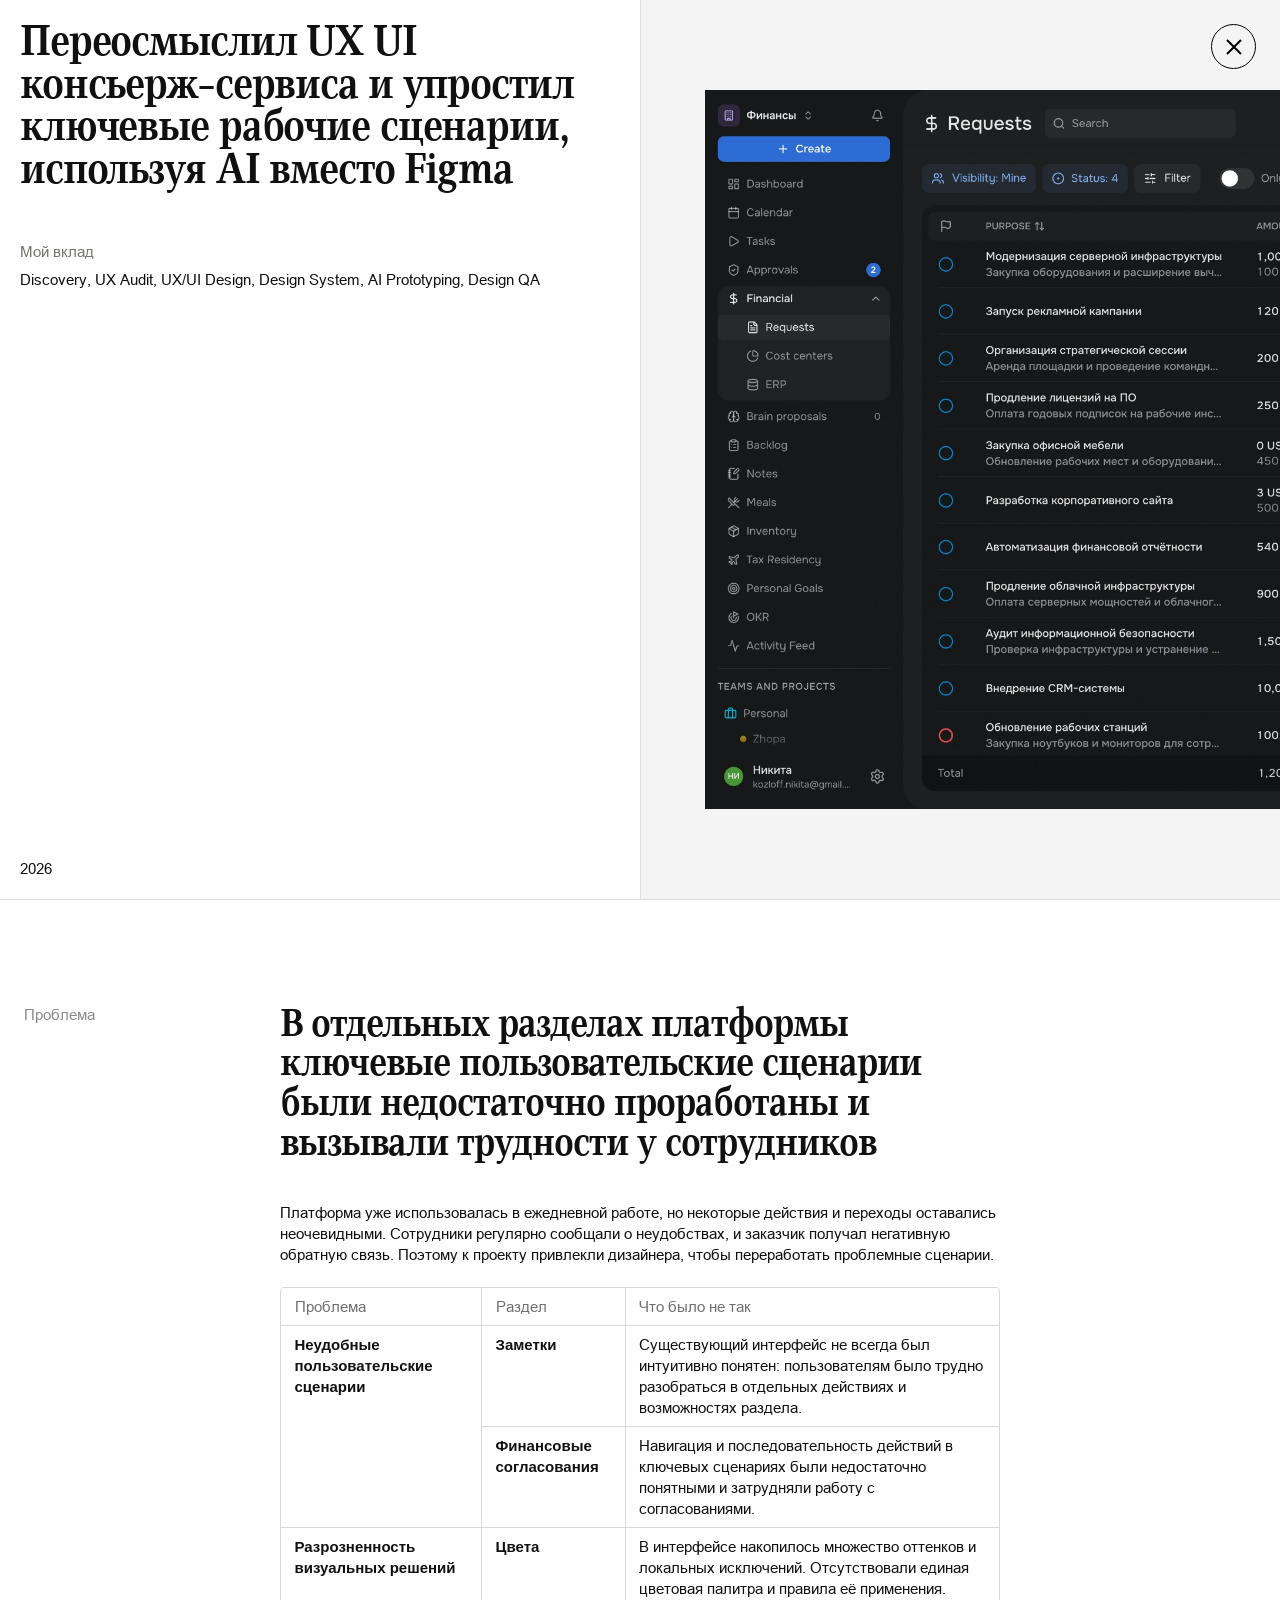
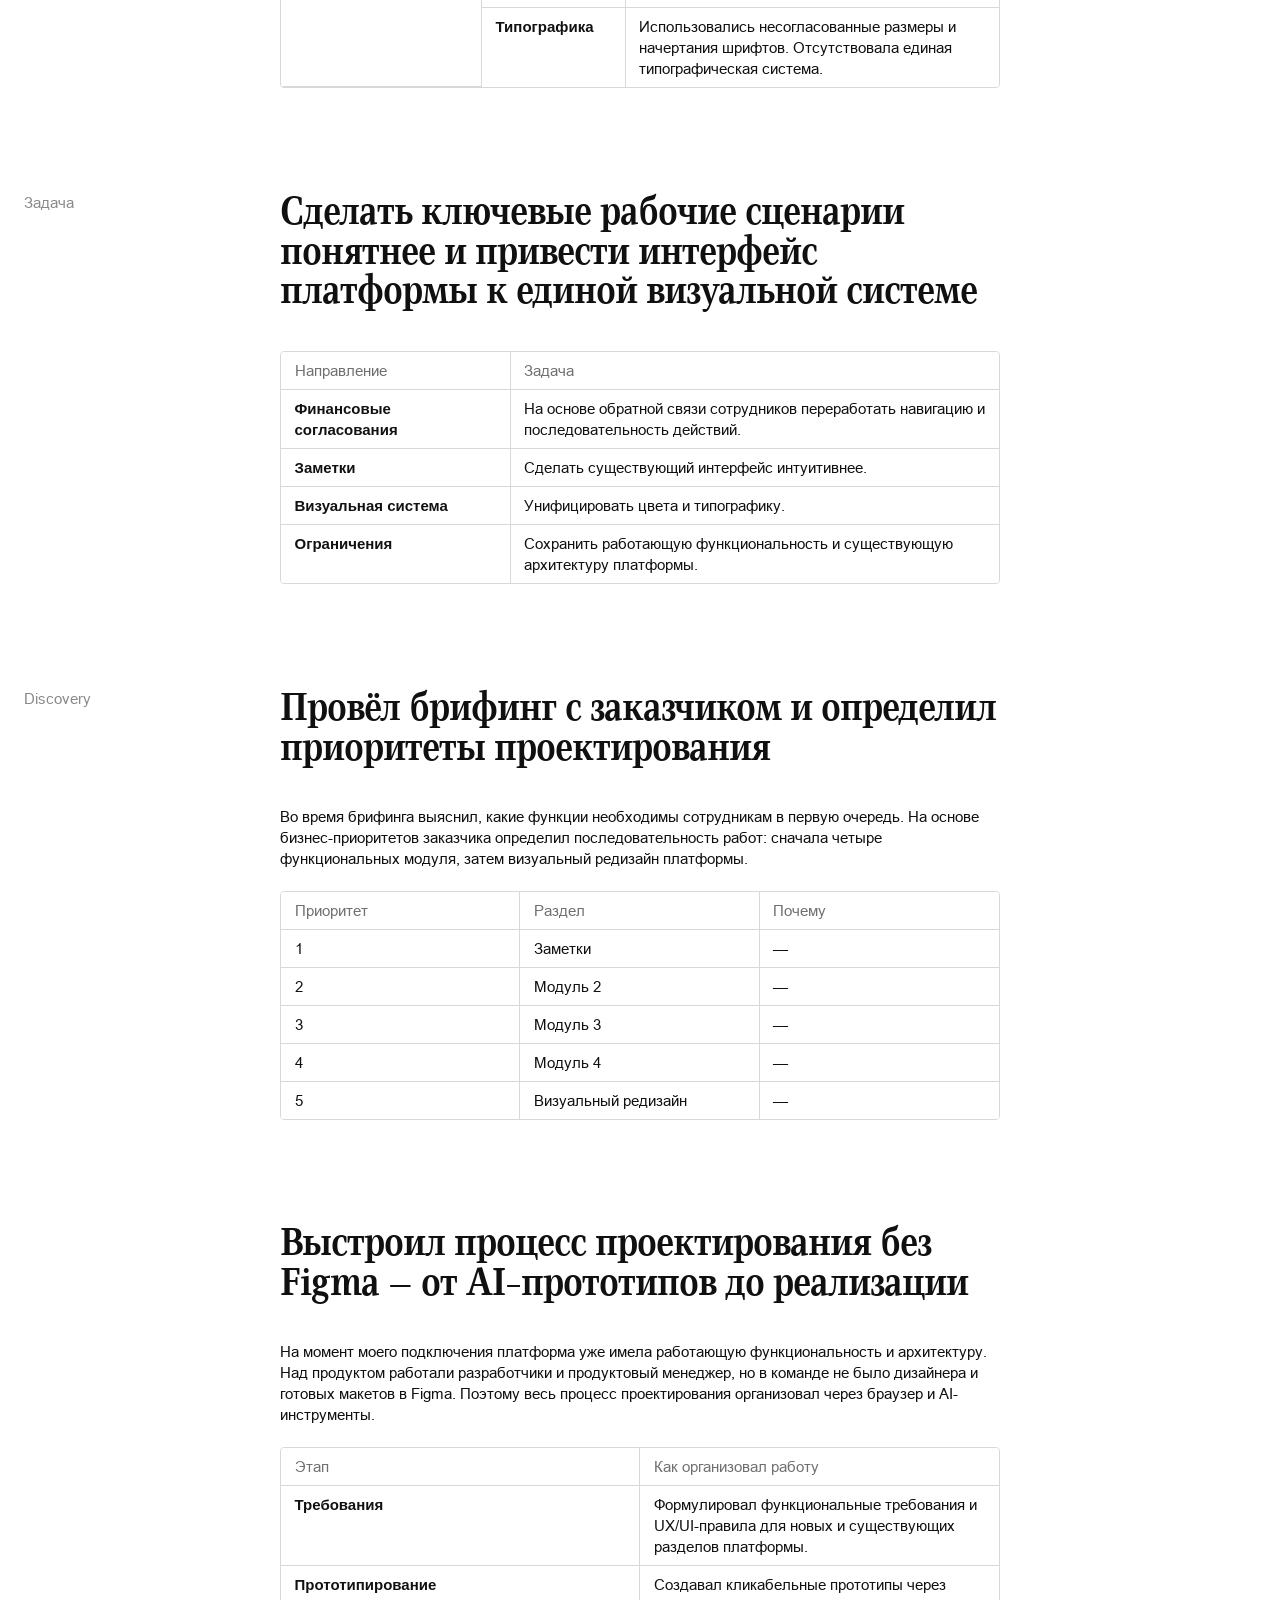
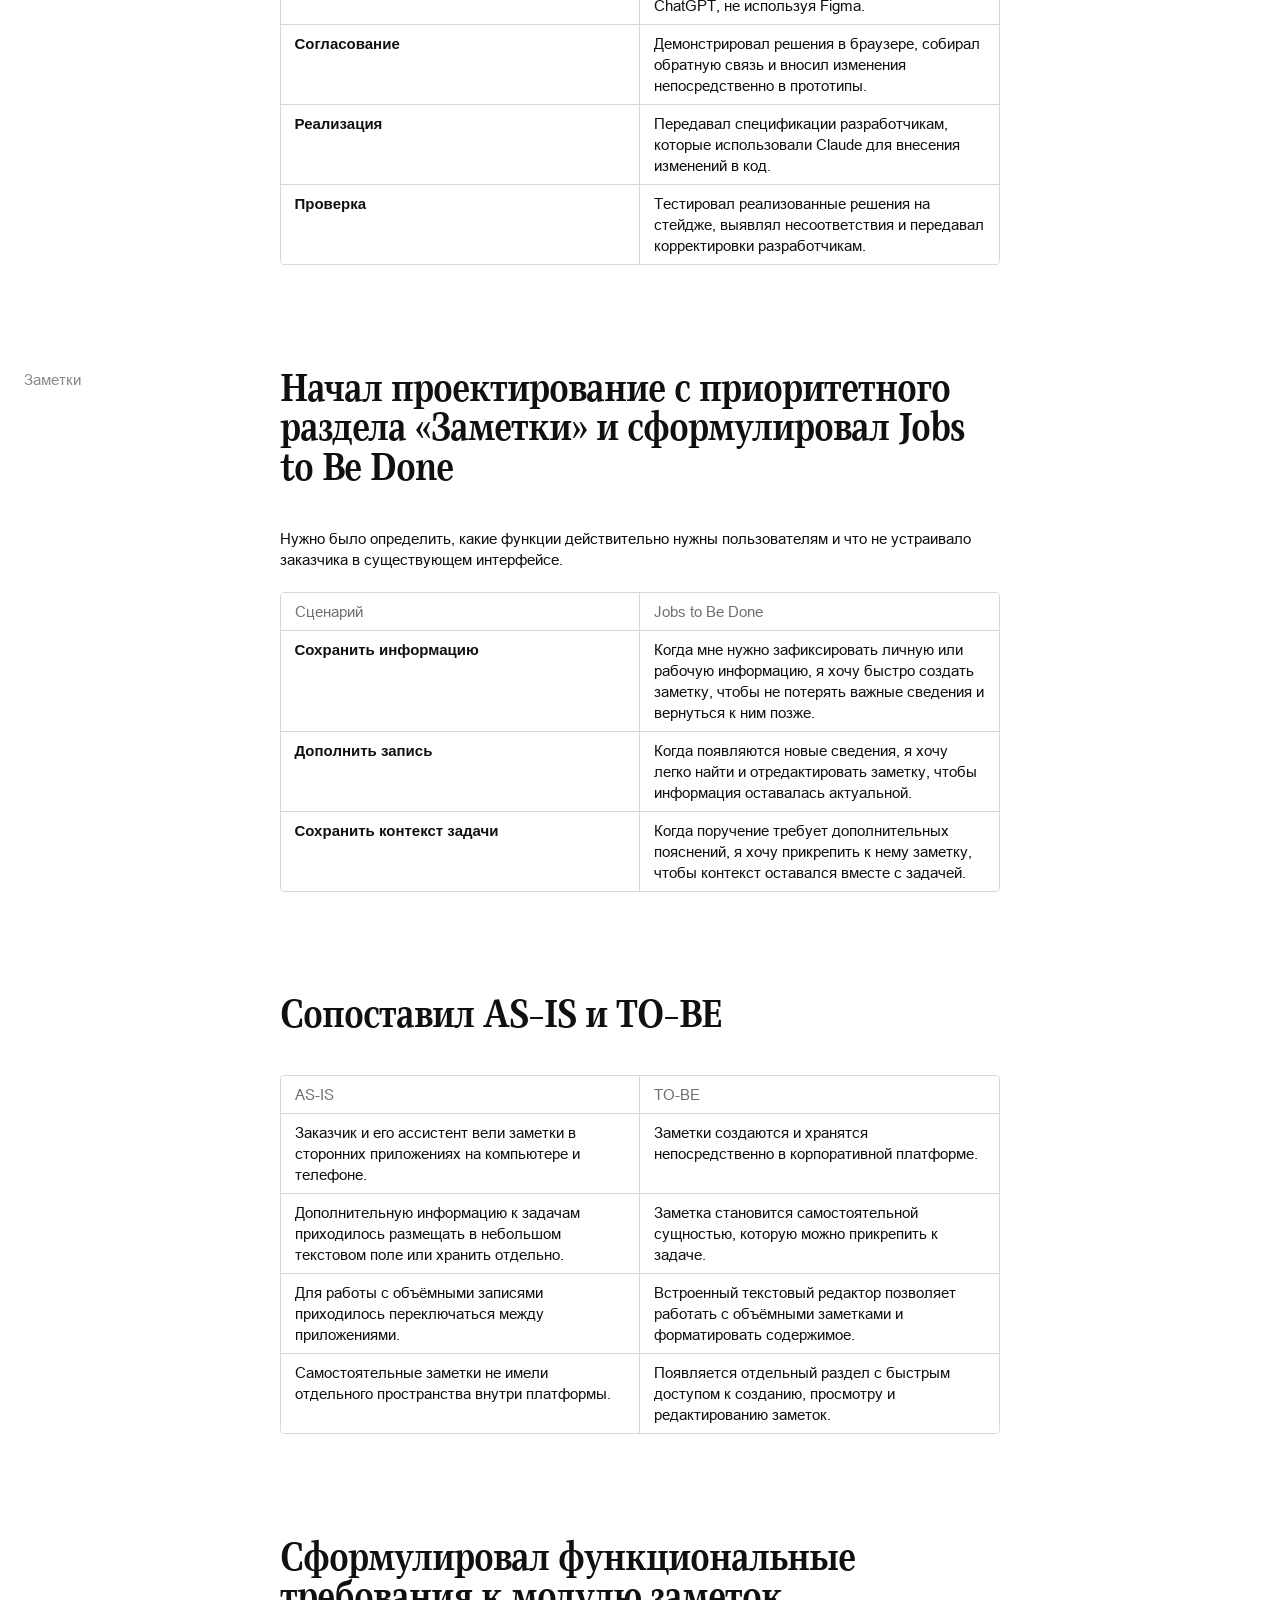
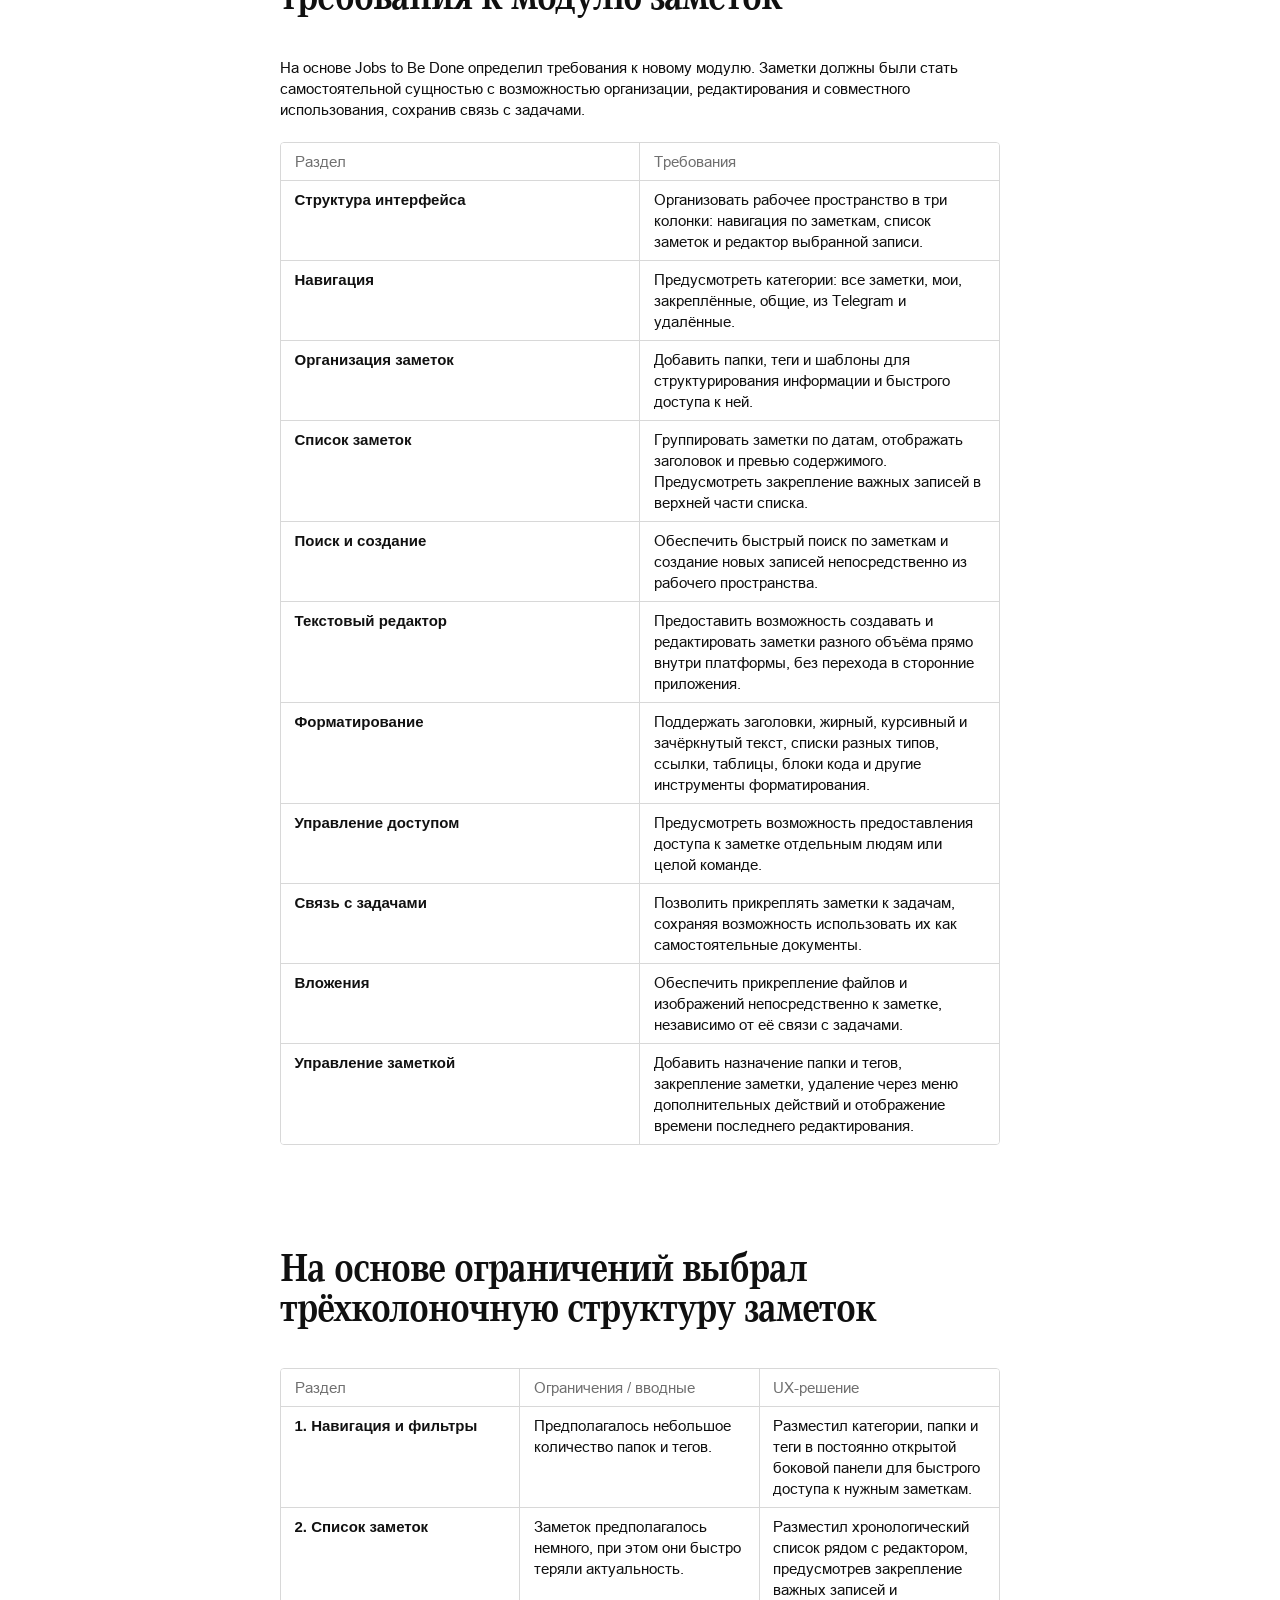
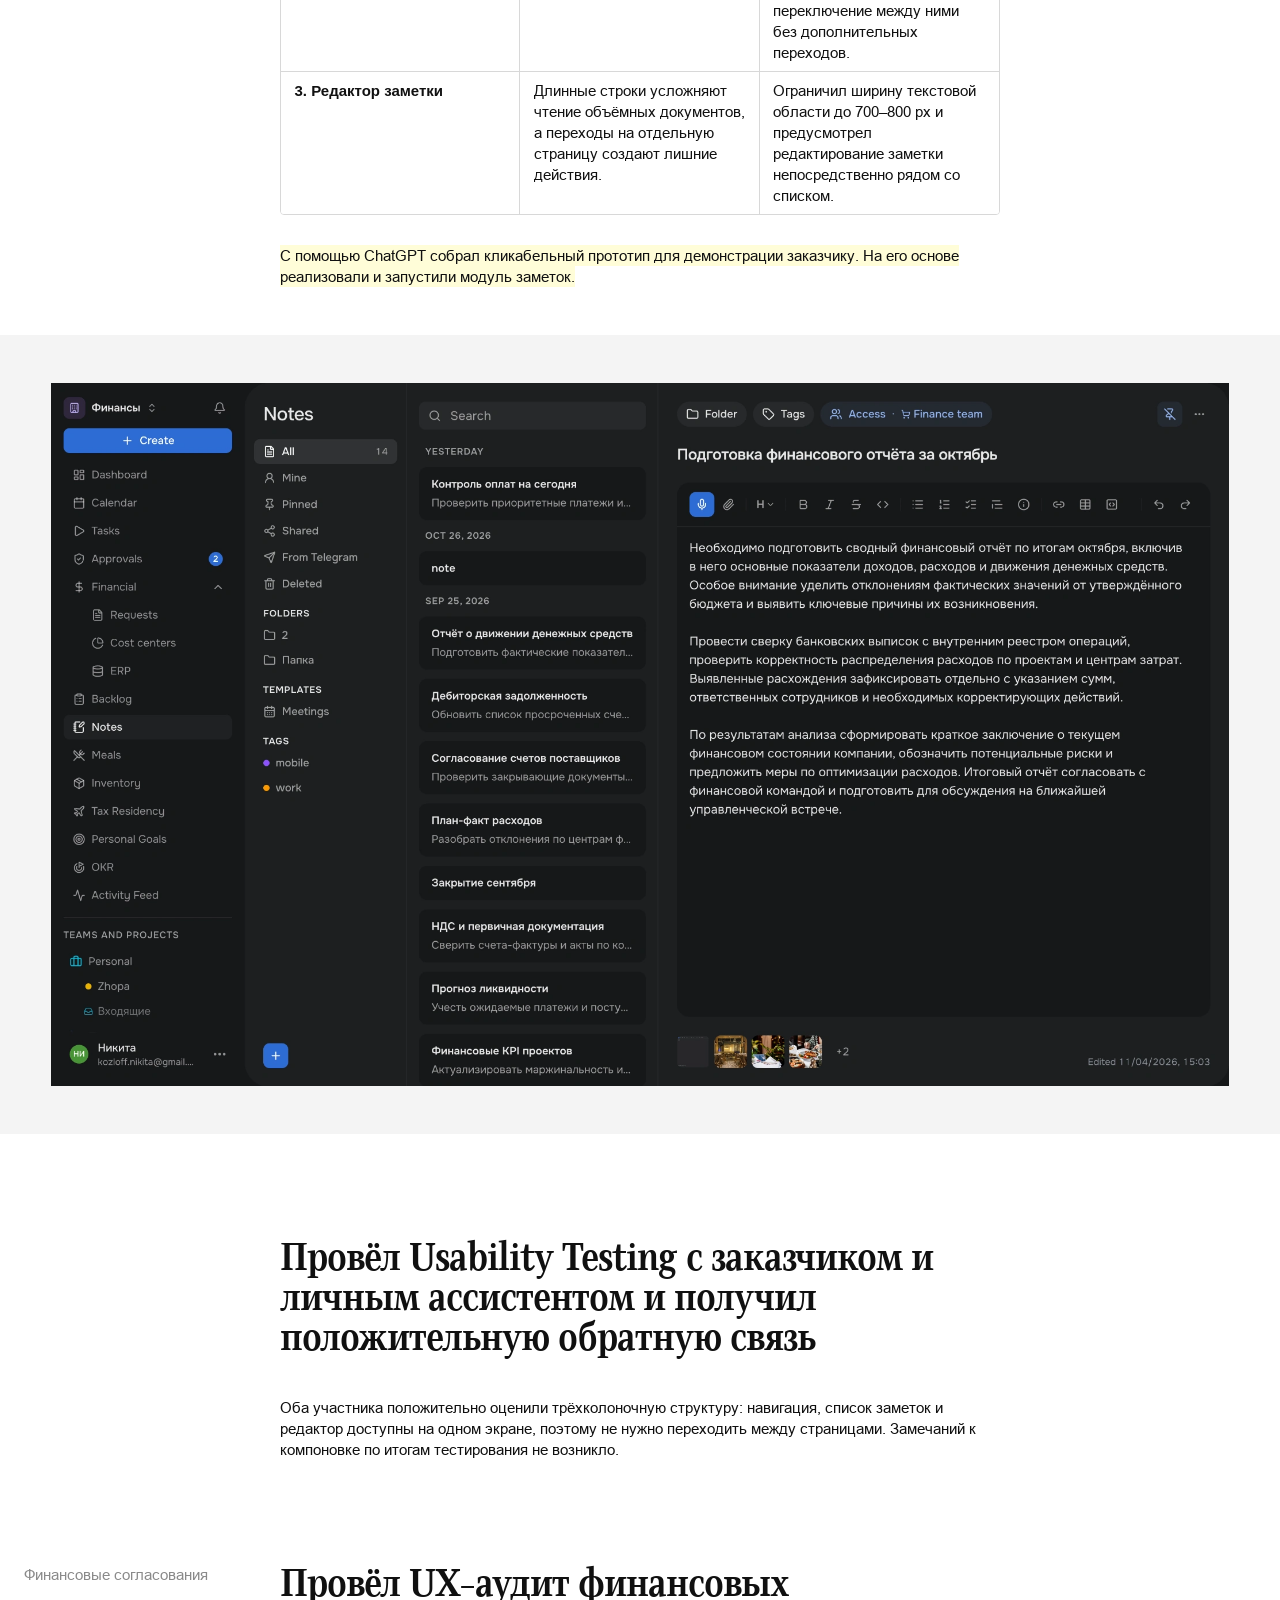
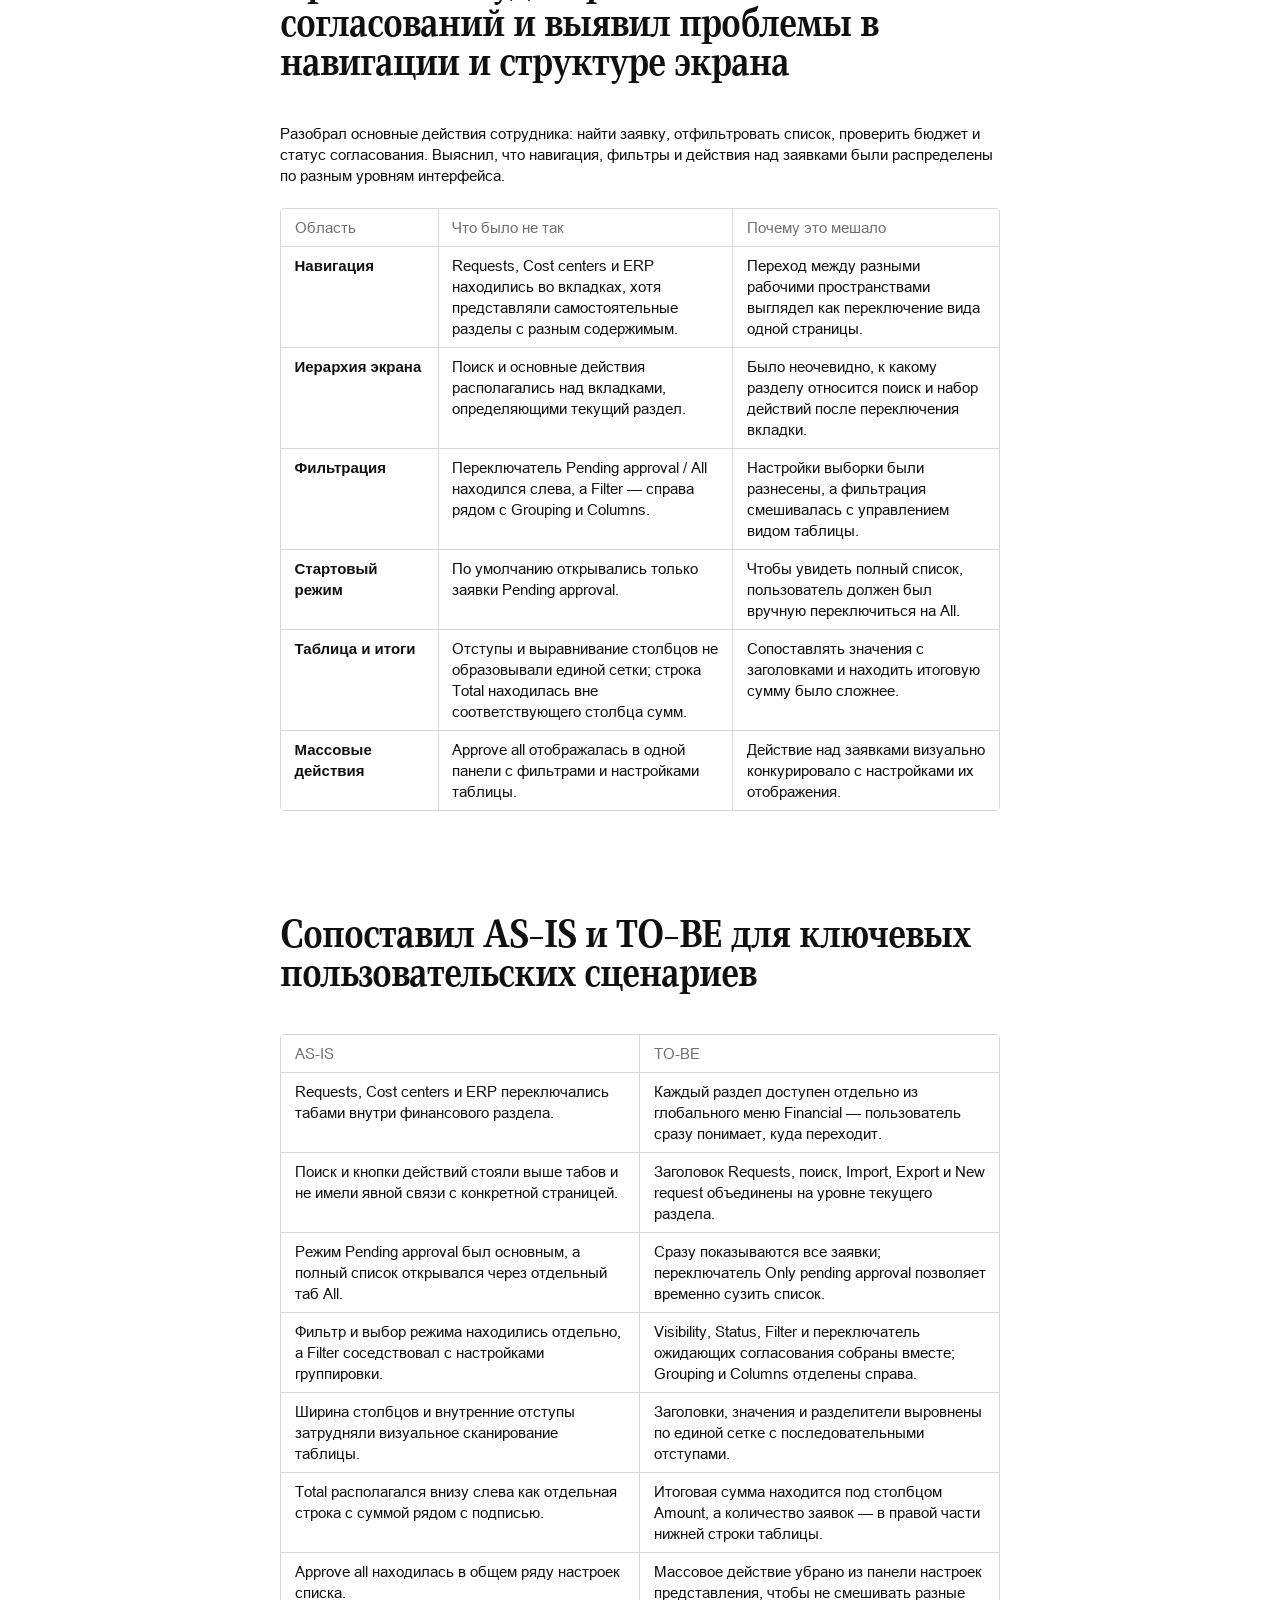
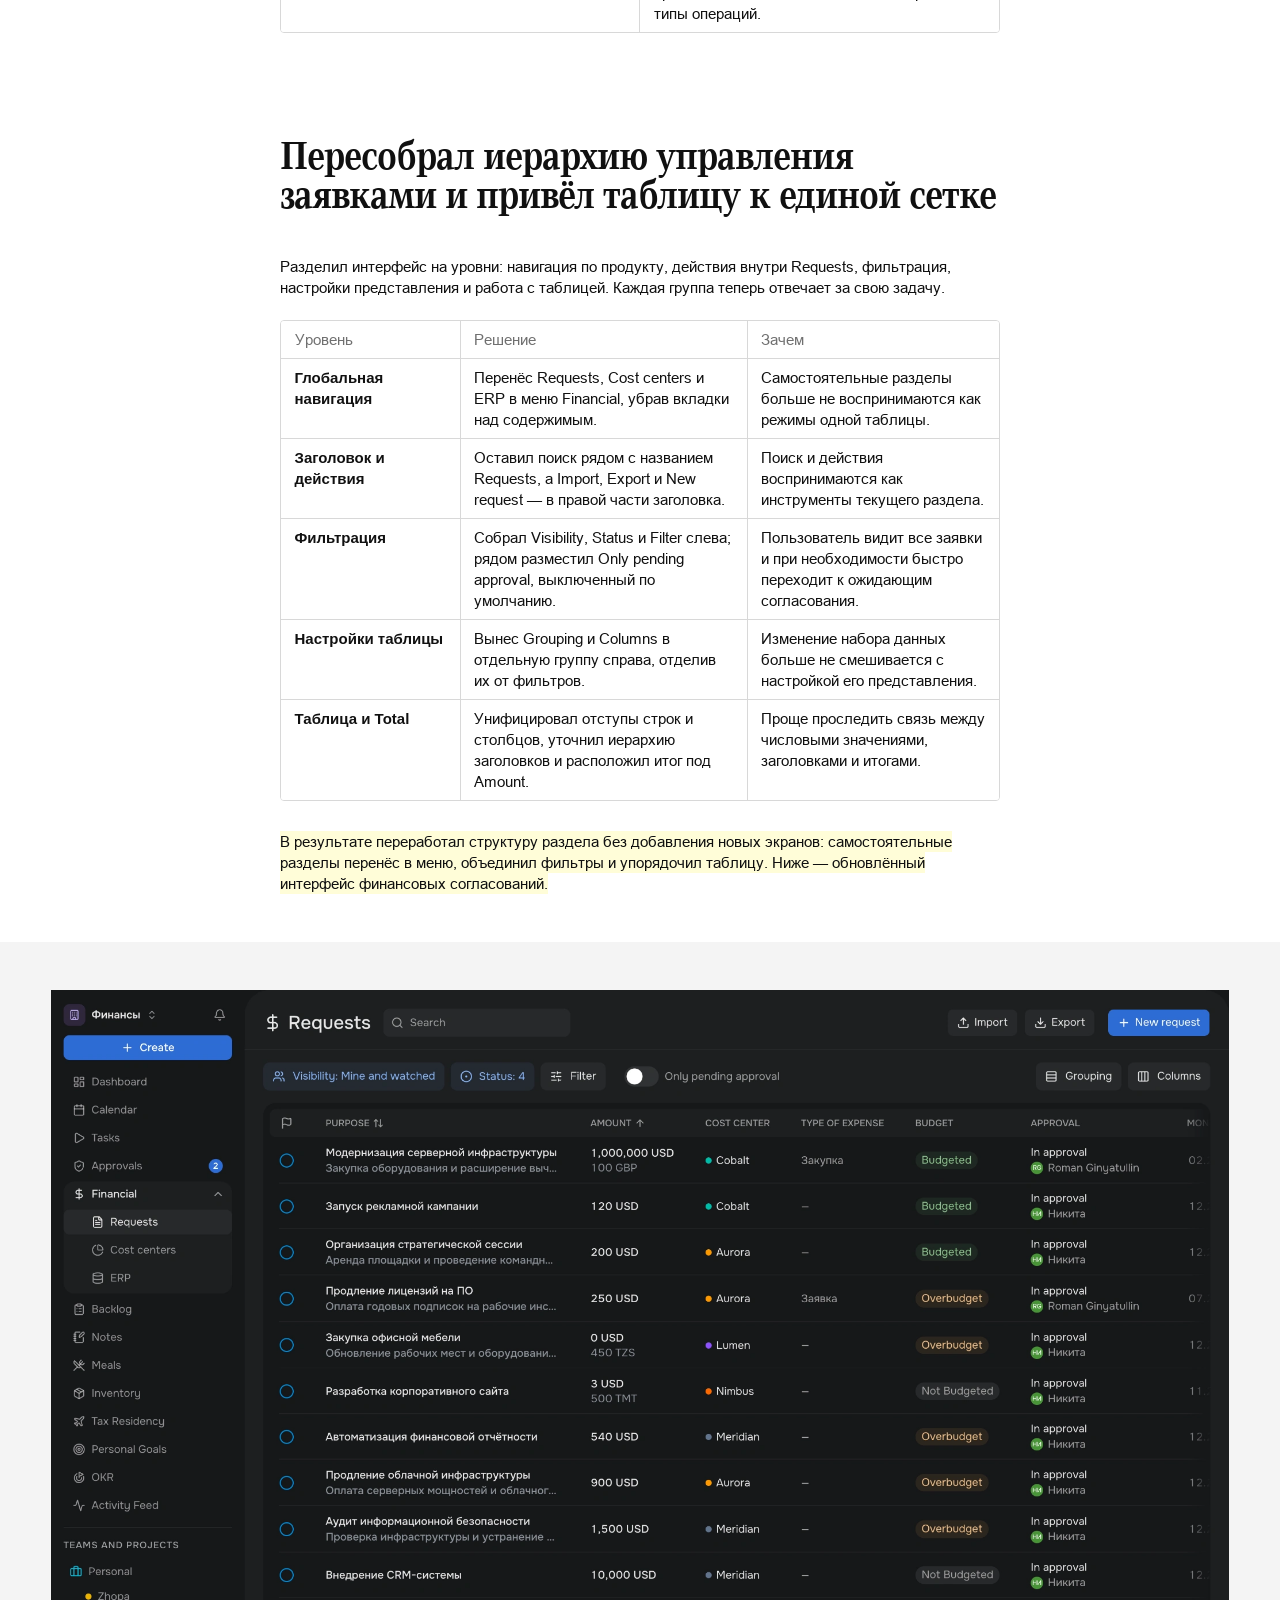
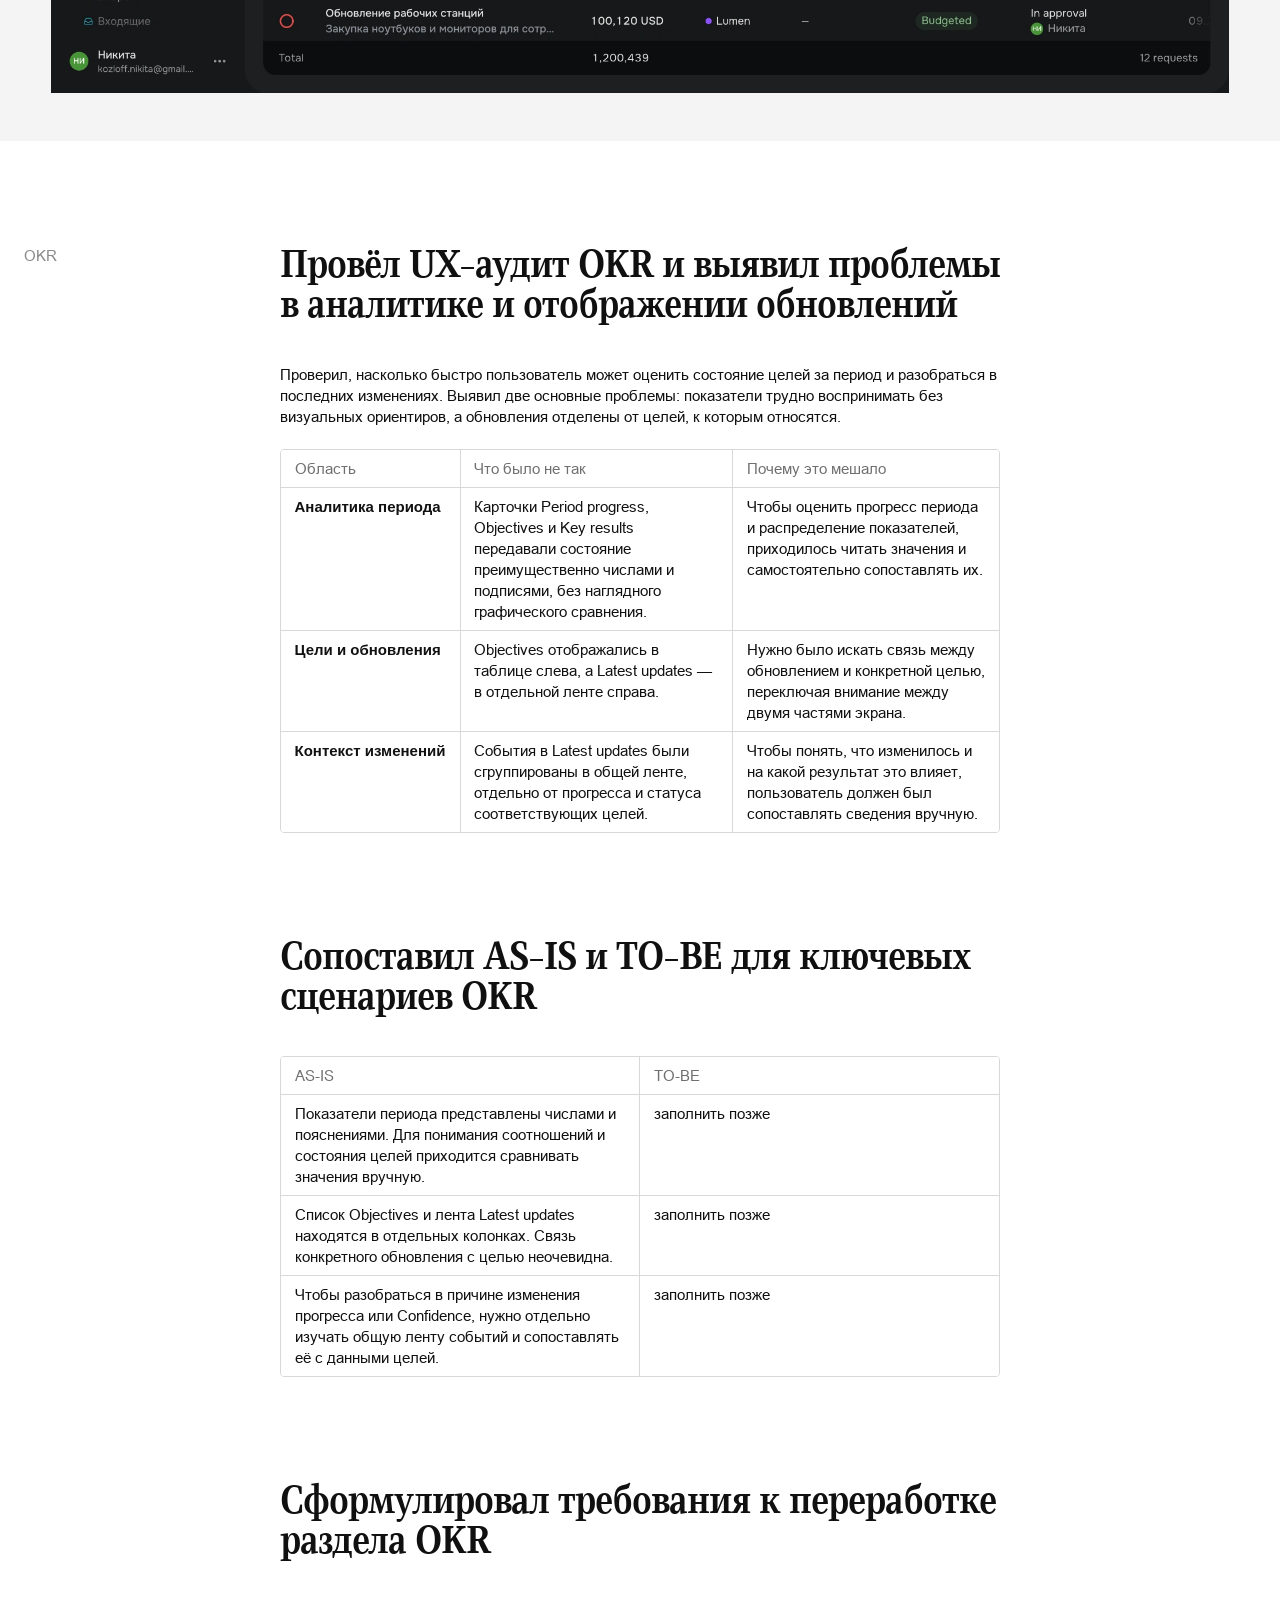
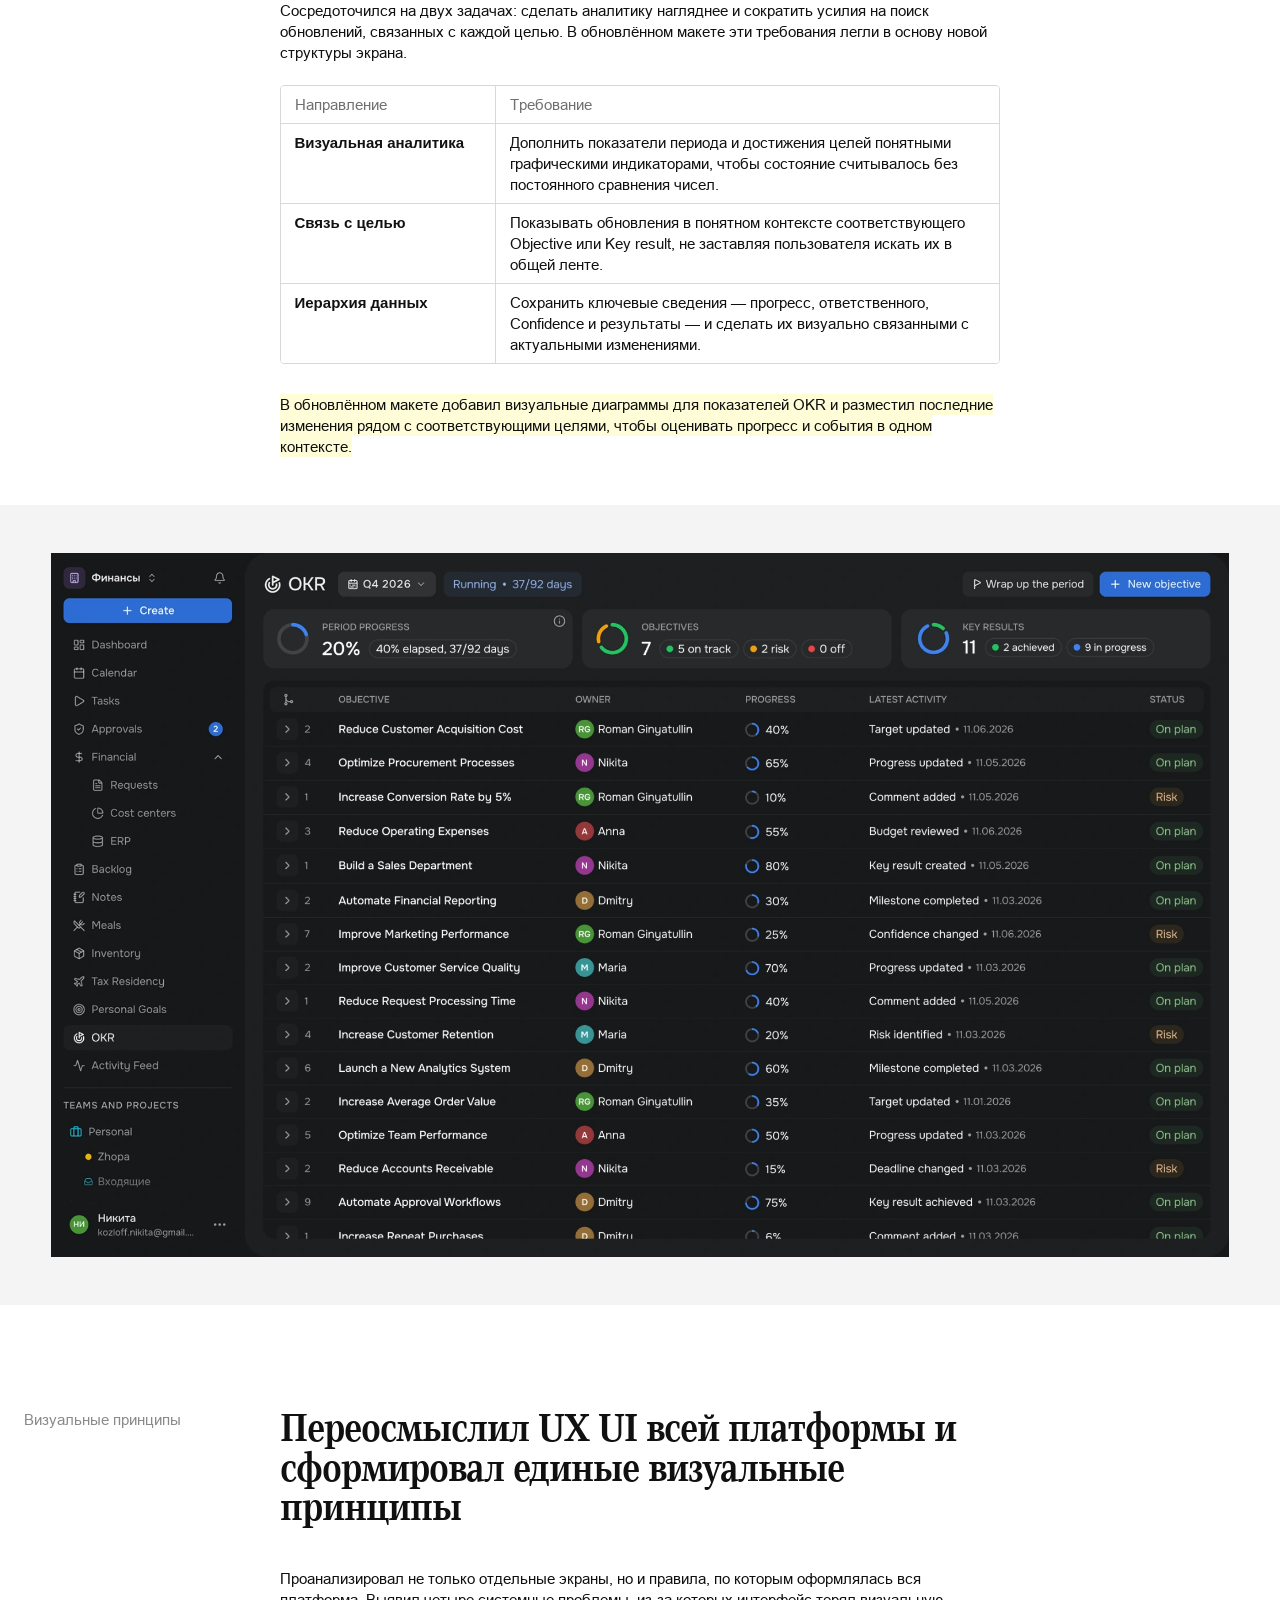
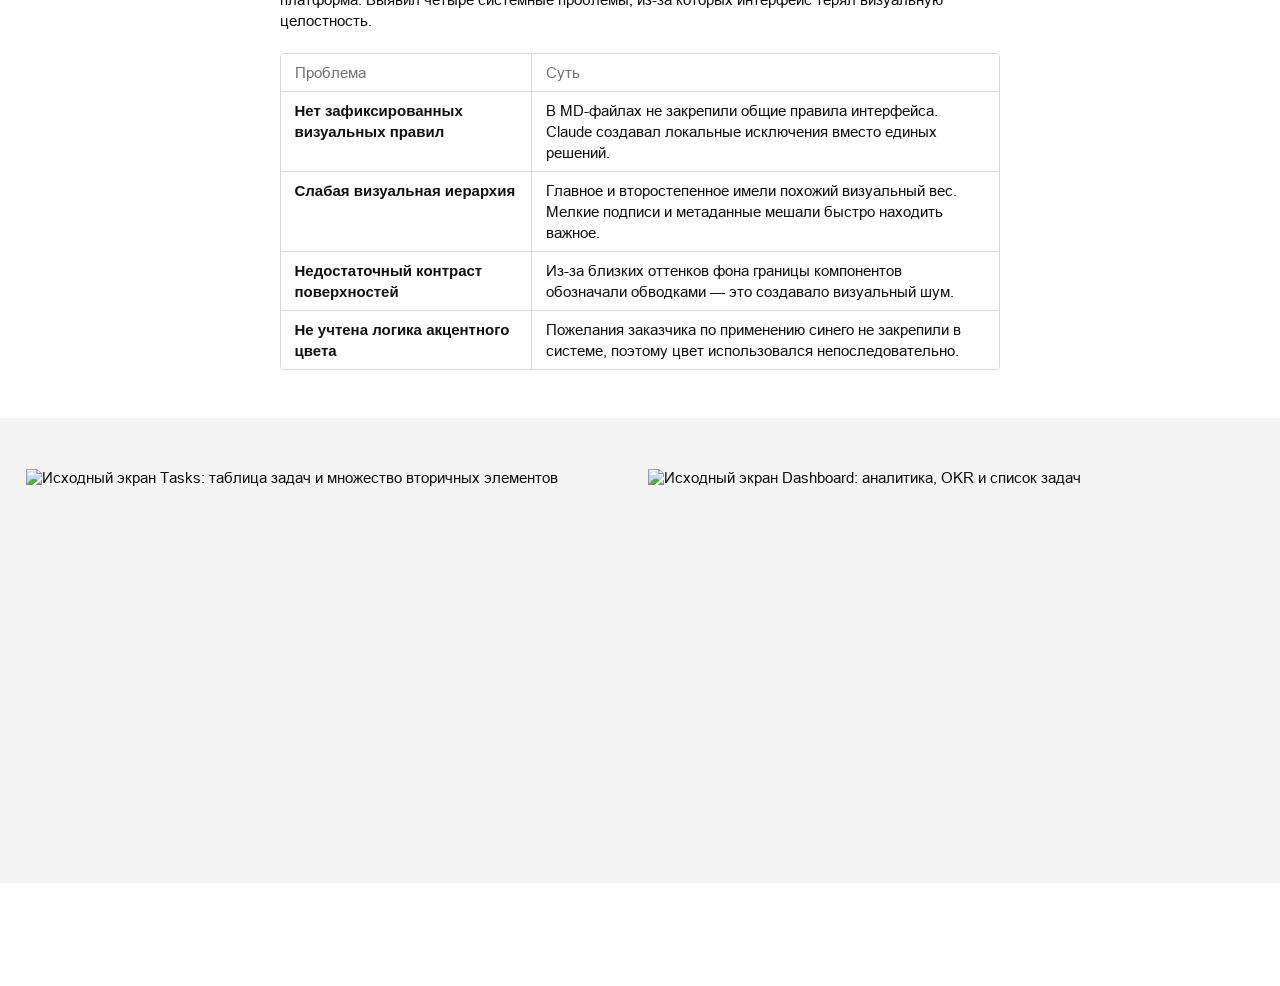
==== core-tracker/index.html @ 28aa601b "Improve visual audit screenshots and remove UX/UI slash from heading" ====
<!doctype html>
<html lang="ru">
<head>
  <meta charset="UTF-8" />
  <meta name="viewport" content="width=device-width, initial-scale=1" />
  <meta name="description" content="Переработка UX UI консьерж-сервиса и упрощение ключевых рабочих сценариев с помощью AI без Figma. Кейс продуктового дизайнера Никиты Козлова." />
  <title>Переосмыслил UX UI консьерж-сервиса и упростил ключевые рабочие сценарии, используя AI вместо Figma — Козлов Никита</title>
  <link rel="icon" href="../favicon.ico?v=240" sizes="any" />
  <link rel="stylesheet" href="../styles.css?v=368-core-tracker-grid" />
<style>
.x5-page .core-intro__media{background:#f4f4f4}
.x5-page .x5-intro__media{justify-content:flex-end;align-items:center;background:#f4f4f4}
/* Match ECHO’s visible cover rectangle while keeping the X5 screenshot’s aspect ratio undistorted. */
.x5-page .x5-intro__cover-frame{height:80%;aspect-ratio:1473 / 1425;flex:0 0 auto;overflow:hidden}
.x5-page .x5-intro__cover-frame .x5-intro__cover-image{display:block;width:100%;height:100%;max-width:none;object-fit:cover;object-position:left center}
.x5-page .case-body{padding-top:6.912rem;padding-bottom:6.912rem}
.x5-page .case-body>.case-section{width:100%;margin:6.912rem auto 0;padding-top:0}
.x5-page .case-body>.case-section:first-child{margin-top:0}
.x5-page .case-section>.case-block{position:relative;margin-top:5.76rem}
.x5-page .case-section>.case-block:first-child{margin-top:0}
.x5-page .case-section>.case-block>:is(.case-heading,.case-lead,.case-highlight,.x5-table-wrap){width:min(100%,720px);max-width:720px;margin-left:auto;margin-right:auto;box-sizing:border-box}
.x5-page .case-section .case-block--section-start>.case-section__label{position:absolute;top:0;left:calc(24px - var(--page-space));width:auto;max-width:none;margin:0;color:#8a8a8a;font:400 var(--text-size)/1.4 "Arial Portfolio",Arial,sans-serif;text-align:left;white-space:nowrap}
.x5-page .case-block>.case-heading+.case-lead,.x5-page .case-block>.case-heading+.x5-table-wrap{margin-top:2.666667rem}
.x5-page .case-block>.x5-table-wrap+.x5-conclusion{margin-top:2rem}
.x5-page .case-block>.case-lead+.x5-table-wrap{margin-top:1.466667rem}
.x5-page .x5-copy{font:400 var(--text-size)/1.4 "Arial Portfolio",Arial,sans-serif}
.x5-page .x5-conclusion{padding:0;background:transparent;line-height:1.4}
.x5-page .x5-conclusion .case-conclusion-mark{display:inline;background:#fffdd8;padding:2px 0;box-decoration-break:clone;-webkit-box-decoration-break:clone}
.x5-page .x5-table-wrap{overflow-x:auto}
.x5-page .x5-table{width:100%;max-width:none;table-layout:fixed}
.x5-page .case-body .x5-table{table-layout:fixed !important}.x5-page .case-body .x5-table th,.x5-page .case-body .x5-table td{width:auto !important; min-width:0; max-width:none;text-align:left;vertical-align:top;overflow-wrap:break-word;word-break:normal;box-sizing:border-box}
.x5-page .x5-table th{font-weight:700}
.x5-page .core-nav__scenarios{position:relative}
@media(max-width:1280px) and (min-width:1024px){.x5-page .case-section .case-block--section-start>.case-section__label{position:static;margin:0 auto 1.333333rem;width:min(100%,720px)}}
@media(prefers-reduced-motion:reduce){.x5-page .core-nav{transition:none}}
/* Match ECHO's visible cover placement: keep the screenshot at 80% height,
   show its left edge with a 10% inset, and clip the right side. */
.x5-page .core-tracker-intro__media {
  justify-content: flex-start;
  align-items: center;
  padding-left: 10%;
  box-sizing: border-box;
  background: #f4f4f4;
}
.x5-page .core-tracker-intro__cover-image {
  display:block; width:auto; height:80%; max-width:none;
  object-fit:contain; object-position:right center; flex:0 0 auto;
  image-rendering:auto;
}

/* Notes screenshot: same viewport-fitting, centered desktop treatment as ECHO.
   Overrides only this gallery, not the cover or other case blocks. */
.core-page.x5-page #notes .core-tracker-notes-gallery,
.core-page.x5-page #financial-approvals .core-tracker-financial-gallery,
.core-page.x5-page #okr .core-tracker-okr-gallery {
  --tracker-gallery-pad-block: clamp(24px, 3.2rem, 60px);
  --tracker-gallery-nav-space: calc(2.533333rem + 24px + 24px);
  --tracker-gallery-media-height: max(
    120px,
    calc(100svh - var(--tracker-gallery-pad-block) - var(--tracker-gallery-pad-block) - var(--tracker-gallery-nav-space))
  );
  display: grid;
  grid-template-columns: minmax(0, 1fr);
  align-items: center;
  justify-items: center;
  padding-top: var(--tracker-gallery-pad-block);
  padding-bottom: var(--tracker-gallery-pad-block);
}
@supports (height: 100dvh) {
  .core-page.x5-page #notes .core-tracker-notes-gallery,
  .core-page.x5-page #financial-approvals .core-tracker-financial-gallery,
.core-page.x5-page #okr .core-tracker-okr-gallery {
    --tracker-gallery-media-height: max(
      120px,
      calc(100dvh - var(--tracker-gallery-pad-block) - var(--tracker-gallery-pad-block) - var(--tracker-gallery-nav-space))
    );
  }
}
.core-page.x5-page #notes .core-tracker-notes-gallery .echo-desktop-gallery__item,
.core-page.x5-page #financial-approvals .core-tracker-financial-gallery .echo-desktop-gallery__item,
.core-page.x5-page #okr .core-tracker-okr-gallery .echo-desktop-gallery__item {
  display: flex;
  width: 100%;
  max-width: 100%;
  min-width: 0;
  align-items: center;
  justify-content: center;
}
.core-page.x5-page #notes .core-tracker-notes-gallery .echo-desktop-gallery__image,
.core-page.x5-page #financial-approvals .core-tracker-financial-gallery .echo-desktop-gallery__image,
.core-page.x5-page #okr .core-tracker-okr-gallery .echo-desktop-gallery__image {
  display: block;
  width: auto;
  height: auto;
  max-width: 100%;
  max-height: var(--tracker-gallery-media-height);
  object-fit: contain;
  margin-inline: auto;
  image-rendering: auto;
}

/* Visual principles: two high-resolution desktop screens side by side. */
.core-page.x5-page #visual-principles .core-tracker-principles-gallery {
  grid-template-columns: repeat(2, minmax(0, 1fr));
  align-items: center;
  justify-items: stretch;
  gap: clamp(12px, 1.25vw, 20px);
  padding: clamp(32px, 4vw, 64px) clamp(16px, 2vw, 32px);
}
.core-page.x5-page #visual-principles .core-tracker-principles-gallery .echo-desktop-gallery__item {
  display: flex;
  width: 100%;
  min-width: 0;
  align-items: center;
  justify-content: center;
}
.core-page.x5-page #visual-principles .core-tracker-principles-gallery .echo-desktop-gallery__image {
  display: block;
  width: 100%;
  height: auto;
  max-width: 100%;
  object-fit: contain;
}
@media (max-width: 900px) {
  .core-page.x5-page #visual-principles .core-tracker-principles-gallery {
    grid-template-columns: minmax(0, 1fr);
    gap: 24px;
    padding: 48px var(--page-space);
  }
}
</style>
</head>
<body class="core-page core-page--condensed typography-only x5-page">
  <main class="core-intro" id="cover">
    <section class="core-intro__copy" aria-labelledby="tracker-title">
      <h1 class="core-intro__title" id="tracker-title">Переосмыслил UX UI консьерж-сервиса и упростил ключевые рабочие сценарии, используя AI вместо Figma</h1>
      <div class="core-intro__details">
        <section class="core-intro__group">
          <p class="core-intro__label">Мой вклад</p>
          <p class="core-intro__value">Discovery, UX Audit, UX/UI Design, Design System, AI Prototyping, Design QA</p>
        </section>
      </div>
      <p class="core-intro__year">2026</p>
    </section>
    <div class="core-intro__media core-tracker-intro__media">
      <img
        class="core-tracker-intro__cover-image"
        src="../assets/core-tracker-financial-2048w.webp"
        srcset="../assets/core-tracker-financial-1024w.webp 1024w, ../assets/core-tracker-financial-2048w.webp 2048w, ../assets/core-tracker-financial-3072w.webp 3072w"
        sizes="134svh"
        alt="Интерфейс Financial Requests консьерж-сервиса CORE"
        width="2048"
        height="1223"
        fetchpriority="high"
        decoding="async"
      />
    </div>
  </main>
  <a class="core-close" href="../#projects" aria-label="Закрыть кейс">
    <img src="../assets/icon-close.svg" alt="" width="24" height="24" />
  </a>
  <div class="case-body">
<section class="case-section" id="problem" data-case-section data-nav-anchor="problem">
<div class="case-block case-block--section-start"><p class="case-section__label">Проблема</p><h2 class="case-heading">В отдельных разделах платформы ключевые пользовательские сценарии были недостаточно проработаны и вызывали трудности у сотрудников</h2>
<p class="case-lead x5-copy">Платформа уже использовалась в ежедневной работе, но некоторые действия и переходы оставались неочевидными. Сотрудники регулярно сообщали о неудобствах, и заказчик получал негативную обратную связь. Поэтому к проекту привлекли дизайнера, чтобы переработать проблемные сценарии.</p>
<div class="case-outline-table-wrap x5-table-wrap">
<table class="case-outline-table x5-table">
<colgroup><col style="width:28%"><col style="width:20%"><col style="width:52%"></colgroup>
<thead><tr><th scope="col">Проблема</th><th scope="col">Раздел</th><th scope="col">Что было не так</th></tr></thead>
<tbody>
<tr><td rowspan="2"><strong>Неудобные пользовательские сценарии</strong></td><td><strong>Заметки</strong></td><td>Существующий интерфейс не всегда был интуитивно понятен: пользователям было трудно разобраться в отдельных действиях и возможностях раздела.</td></tr>
<tr><td><strong>Финансовые согласования</strong></td><td>Навигация и последовательность действий в ключевых сценариях были недостаточно понятными и затрудняли работу с согласованиями.</td></tr>
<tr><td rowspan="2"><strong>Разрозненность визуальных решений</strong></td><td><strong>Цвета</strong></td><td>В интерфейсе накопилось множество оттенков и локальных исключений. Отсутствовали единая цветовая палитра и правила её применения.</td></tr>
<tr><td><strong>Типографика</strong></td><td>Использовались несогласованные размеры и начертания шрифтов. Отсутствовала единая типографическая система.</td></tr>
</tbody></table>
</div>
</div>
</section>

<section class="case-section" id="task" data-case-section data-nav-anchor="task">
<div class="case-block case-block--section-start"><p class="case-section__label">Задача</p><h2 class="case-heading">Сделать ключевые рабочие сценарии понятнее и привести интерфейс платформы к единой визуальной системе</h2>
<div class="case-outline-table-wrap x5-table-wrap">
<table class="case-outline-table x5-table">
<colgroup><col style="width:32%"><col style="width:68%"></colgroup>
<thead><tr><th scope="col">Направление</th><th scope="col">Задача</th></tr></thead>
<tbody>
<tr><td><strong>Финансовые согласования</strong></td><td>На основе обратной связи сотрудников переработать навигацию и последовательность действий.</td></tr>
<tr><td><strong>Заметки</strong></td><td>Сделать существующий интерфейс интуитивнее.</td></tr>
<tr><td><strong>Визуальная система</strong></td><td>Унифицировать цвета и типографику.</td></tr>
<tr><td><strong>Ограничения</strong></td><td>Сохранить работающую функциональность и существующую архитектуру платформы.</td></tr>
</tbody></table>
</div></div>
</section>

<section class="case-section" id="discovery" data-case-section data-nav-anchor="discovery">
<div class="case-block case-block--section-start"><p class="case-section__label">Discovery</p><h2 class="case-heading">Провёл брифинг с заказчиком и определил приоритеты проектирования</h2>
<p class="case-lead x5-copy">Во время брифинга выяснил, какие функции необходимы сотрудникам в первую очередь. На основе бизнес-приоритетов заказчика определил последовательность работ: сначала четыре функциональных модуля, затем визуальный редизайн платформы.</p>
<div class="case-outline-table-wrap x5-table-wrap"><table class="case-outline-table x5-table"><thead><tr><th scope="col">Приоритет</th><th scope="col">Раздел</th><th scope="col">Почему</th></tr></thead><tbody><tr><td>1</td><td>Заметки</td><td>—</td></tr>
<tr><td>2</td><td>Модуль 2</td><td>—</td></tr>
<tr><td>3</td><td>Модуль 3</td><td>—</td></tr>
<tr><td>4</td><td>Модуль 4</td><td>—</td></tr>
<tr><td>5</td><td>Визуальный редизайн</td><td>—</td></tr></tbody></table></div></div>
<div class="case-block"><h2 class="case-heading">Выстроил процесс проектирования без Figma — от AI-прототипов до реализации</h2>
<p class="case-lead x5-copy">На момент моего подключения платформа уже имела работающую функциональность и архитектуру. Над продуктом работали разработчики и продуктовый менеджер, но в команде не было дизайнера и готовых макетов в Figma. Поэтому весь процесс проектирования организовал через браузер и AI-инструменты.</p>
<div class="case-outline-table-wrap x5-table-wrap"><table class="case-outline-table x5-table"><thead><tr><th scope="col">Этап</th><th scope="col">Как организовал работу</th></tr></thead><tbody><tr><td><strong>Требования</strong></td><td>Формулировал функциональные требования и UX/UI-правила для новых и существующих разделов платформы.</td></tr>
<tr><td><strong>Прототипирование</strong></td><td>Создавал кликабельные прототипы через ChatGPT, не используя Figma.</td></tr>
<tr><td><strong>Согласование</strong></td><td>Демонстрировал решения в браузере, собирал обратную связь и вносил изменения непосредственно в прототипы.</td></tr>
<tr><td><strong>Реализация</strong></td><td>Передавал спецификации разработчикам, которые использовали Claude для внесения изменений в код.</td></tr>
<tr><td><strong>Проверка</strong></td><td>Тестировал реализованные решения на стейдже, выявлял несоответствия и передавал корректировки разработчикам.</td></tr></tbody></table></div></div>
</section>

<section class="case-section" id="notes" data-case-section data-nav-anchor="notes">
<div class="case-block case-block--section-start"><p class="case-section__label">Заметки</p><h2 class="case-heading">Начал проектирование с приоритетного раздела «Заметки» и сформулировал Jobs to Be Done</h2>
<p class="case-lead x5-copy">Нужно было определить, какие функции действительно нужны пользователям и что не устраивало заказчика в существующем интерфейсе.</p>
<div class="case-outline-table-wrap x5-table-wrap"><table class="case-outline-table x5-table"><thead><tr><th scope="col">Сценарий</th><th scope="col">Jobs to Be Done</th></tr></thead><tbody>
<tr><td><strong>Сохранить информацию</strong></td><td>Когда мне нужно зафиксировать личную или рабочую информацию, я хочу быстро создать заметку, чтобы не потерять важные сведения и вернуться к ним позже.</td></tr>
<tr><td><strong>Дополнить запись</strong></td><td>Когда появляются новые сведения, я хочу легко найти и отредактировать заметку, чтобы информация оставалась актуальной.</td></tr>
<tr><td><strong>Сохранить контекст задачи</strong></td><td>Когда поручение требует дополнительных пояснений, я хочу прикрепить к нему заметку, чтобы контекст оставался вместе с задачей.</td></tr>
</tbody></table></div></div>
<div class="case-block"><h2 class="case-heading">Сопоставил AS-IS и TO-BE</h2>
<div class="case-outline-table-wrap x5-table-wrap"><table class="case-outline-table x5-table"><thead><tr><th scope="col">AS-IS</th><th scope="col">TO-BE</th></tr></thead><tbody><tr><td>Заказчик и его ассистент вели заметки в сторонних приложениях на компьютере и телефоне.</td><td>Заметки создаются и хранятся непосредственно в корпоративной платформе.</td></tr>
<tr><td>Дополнительную информацию к задачам приходилось размещать в небольшом текстовом поле или хранить отдельно.</td><td>Заметка становится самостоятельной сущностью, которую можно прикрепить к задаче.</td></tr>
<tr><td>Для работы с объёмными записями приходилось переключаться между приложениями.</td><td>Встроенный текстовый редактор позволяет работать с объёмными заметками и форматировать содержимое.</td></tr>
<tr><td>Самостоятельные заметки не имели отдельного пространства внутри платформы.</td><td>Появляется отдельный раздел с быстрым доступом к созданию, просмотру и редактированию заметок.</td></tr></tbody></table></div></div>
<div class="case-block"><h2 class="case-heading">Сформулировал функциональные требования к модулю заметок</h2>
<p class="case-lead x5-copy">На основе Jobs to Be Done определил требования к новому модулю. Заметки должны были стать самостоятельной сущностью с возможностью организации, редактирования и совместного использования, сохранив связь с задачами.</p>
<div class="case-outline-table-wrap x5-table-wrap"><table class="case-outline-table x5-table"><thead><tr><th scope="col">Раздел</th><th scope="col">Требования</th></tr></thead><tbody><tr><td><strong>Структура интерфейса</strong></td><td>Организовать рабочее пространство в три колонки: навигация по заметкам, список заметок и редактор выбранной записи.</td></tr>
<tr><td><strong>Навигация</strong></td><td>Предусмотреть категории: все заметки, мои, закреплённые, общие, из Telegram и удалённые.</td></tr>
<tr><td><strong>Организация заметок</strong></td><td>Добавить папки, теги и шаблоны для структурирования информации и быстрого доступа к ней.</td></tr>
<tr><td><strong>Список заметок</strong></td><td>Группировать заметки по датам, отображать заголовок и превью содержимого. Предусмотреть закрепление важных записей в верхней части списка.</td></tr>
<tr><td><strong>Поиск и создание</strong></td><td>Обеспечить быстрый поиск по заметкам и создание новых записей непосредственно из рабочего пространства.</td></tr>
<tr><td><strong>Текстовый редактор</strong></td><td>Предоставить возможность создавать и редактировать заметки разного объёма прямо внутри платформы, без перехода в сторонние приложения.</td></tr>
<tr><td><strong>Форматирование</strong></td><td>Поддержать заголовки, жирный, курсивный и зачёркнутый текст, списки разных типов, ссылки, таблицы, блоки кода и другие инструменты форматирования.</td></tr>
<tr><td><strong>Управление доступом</strong></td><td>Предусмотреть возможность предоставления доступа к заметке отдельным людям или целой команде.</td></tr>
<tr><td><strong>Связь с задачами</strong></td><td>Позволить прикреплять заметки к задачам, сохраняя возможность использовать их как самостоятельные документы.</td></tr>
<tr><td><strong>Вложения</strong></td><td>Обеспечить прикрепление файлов и изображений непосредственно к заметке, независимо от её связи с задачами.</td></tr>
<tr><td><strong>Управление заметкой</strong></td><td>Добавить назначение папки и тегов, закрепление заметки, удаление через меню дополнительных действий и отображение времени последнего редактирования.</td></tr></tbody></table></div></div>
<div class="case-block case-block--echo-registration"><h2 class="case-heading">На основе ограничений выбрал трёхколоночную структуру заметок</h2>
<div class="case-outline-table-wrap x5-table-wrap"><table class="case-outline-table x5-table"><thead><tr><th scope="col">Раздел</th><th scope="col">Ограничения / вводные</th><th scope="col">UX-решение</th></tr></thead><tbody><tr><td><strong>1. Навигация и фильтры</strong></td><td>Предполагалось небольшое количество папок и тегов.</td><td>Разместил категории, папки и теги в постоянно открытой боковой панели для быстрого доступа к нужным заметкам.</td></tr>
<tr><td><strong>2. Список заметок</strong></td><td>Заметок предполагалось немного, при этом они быстро теряли актуальность.</td><td>Разместил хронологический список рядом с редактором, предусмотрев закрепление важных записей и переключение между ними без дополнительных переходов.</td></tr>
<tr><td><strong>3. Редактор заметки</strong></td><td>Длинные строки усложняют чтение объёмных документов, а переходы на отдельную страницу создают лишние действия.</td><td>Ограничил ширину текстовой области до 700–800 px и предусмотрел редактирование заметки непосредственно рядом со списком.</td></tr></tbody></table></div>
<p class="case-highlight x5-conclusion"><span class="case-conclusion-mark">С помощью ChatGPT собрал кликабельный прототип для демонстрации заказчику. На его основе реализовали и запустили модуль заметок.</span></p>
<div class="echo-desktop-gallery echo2-gallery--single core-tracker-notes-gallery" aria-label="Интерфейс модуля заметок"><div class="echo-desktop-gallery__item"><img class="echo-desktop-gallery__image" src="../assets/core-tracker-notes-updated-2048w.webp" srcset="../assets/core-tracker-notes-updated-1024w.webp 1024w, ../assets/core-tracker-notes-updated-2048w.webp 2048w, ../assets/core-tracker-notes-updated-3072w.webp 3072w" sizes="100vw" width="2048" height="1223" alt="Раздел заметок консьерж-сервиса: навигация, список заметок и редактор" loading="lazy" decoding="async" /></div></div></div>
<div class="case-block"><h2 class="case-heading">Провёл Usability Testing с заказчиком и личным ассистентом и получил положительную обратную связь</h2>
<p class="case-lead x5-copy">Оба участника положительно оценили трёхколоночную структуру: навигация, список заметок и редактор доступны на одном экране, поэтому не нужно переходить между страницами. Замечаний к компоновке по итогам тестирования не возникло.</p></div>
</section>

<section class="case-section" id="financial-approvals" data-case-section data-nav-anchor="financial-approvals">
<div class="case-block case-block--section-start"><p class="case-section__label">Финансовые согласования</p><h2 class="case-heading">Провёл UX-аудит финансовых согласований и выявил проблемы в навигации и структуре экрана</h2>
<p class="case-lead x5-copy">Разобрал основные действия сотрудника: найти заявку, отфильтровать список, проверить бюджет и статус согласования. Выяснил, что навигация, фильтры и действия над заявками были распределены по разным уровням интерфейса.</p>
<div class="case-outline-table-wrap x5-table-wrap"><table class="case-outline-table x5-table">
<colgroup><col style="width:22%"><col style="width:41%"><col style="width:37%"></colgroup>
<thead><tr><th scope="col">Область</th><th scope="col">Что было не так</th><th scope="col">Почему это мешало</th></tr></thead>
<tbody>
<tr><td><strong>Навигация</strong></td><td>Requests, Cost centers и ERP находились во вкладках, хотя представляли самостоятельные разделы с разным содержимым.</td><td>Переход между разными рабочими пространствами выглядел как переключение вида одной страницы.</td></tr>
<tr><td><strong>Иерархия экрана</strong></td><td>Поиск и основные действия располагались над вкладками, определяющими текущий раздел.</td><td>Было неочевидно, к какому разделу относится поиск и набор действий после переключения вкладки.</td></tr>
<tr><td><strong>Фильтрация</strong></td><td>Переключатель Pending approval / All находился слева, а Filter — справа рядом с Grouping и Columns.</td><td>Настройки выборки были разнесены, а фильтрация смешивалась с управлением видом таблицы.</td></tr>
<tr><td><strong>Стартовый режим</strong></td><td>По умолчанию открывались только заявки Pending approval.</td><td>Чтобы увидеть полный список, пользователь должен был вручную переключиться на All.</td></tr>
<tr><td><strong>Таблица и итоги</strong></td><td>Отступы и выравнивание столбцов не образовывали единой сетки; строка Total находилась вне соответствующего столбца сумм.</td><td>Сопоставлять значения с заголовками и находить итоговую сумму было сложнее.</td></tr>
<tr><td><strong>Массовые действия</strong></td><td>Approve all отображалась в одной панели с фильтрами и настройками таблицы.</td><td>Действие над заявками визуально конкурировало с настройками их отображения.</td></tr>
</tbody></table></div></div>
<div class="case-block"><h2 class="case-heading">Сопоставил AS-IS и TO-BE для ключевых пользовательских сценариев</h2>
<div class="case-outline-table-wrap x5-table-wrap"><table class="case-outline-table x5-table">
<thead><tr><th scope="col">AS-IS</th><th scope="col">TO-BE</th></tr></thead>
<tbody>
<tr><td>Requests, Cost centers и ERP переключались табами внутри финансового раздела.</td><td>Каждый раздел доступен отдельно из глобального меню Financial — пользователь сразу понимает, куда переходит.</td></tr>
<tr><td>Поиск и кнопки действий стояли выше табов и не имели явной связи с конкретной страницей.</td><td>Заголовок Requests, поиск, Import, Export и New request объединены на уровне текущего раздела.</td></tr>
<tr><td>Режим Pending approval был основным, а полный список открывался через отдельный таб All.</td><td>Сразу показываются все заявки; переключатель Only pending approval позволяет временно сузить список.</td></tr>
<tr><td>Фильтр и выбор режима находились отдельно, а Filter соседствовал с настройками группировки.</td><td>Visibility, Status, Filter и переключатель ожидающих согласования собраны вместе; Grouping и Columns отделены справа.</td></tr>
<tr><td>Ширина столбцов и внутренние отступы затрудняли визуальное сканирование таблицы.</td><td>Заголовки, значения и разделители выровнены по единой сетке с последовательными отступами.</td></tr>
<tr><td>Total располагался внизу слева как отдельная строка с суммой рядом с подписью.</td><td>Итоговая сумма находится под столбцом Amount, а количество заявок — в правой части нижней строки таблицы.</td></tr>
<tr><td>Approve all находилась в общем ряду настроек списка.</td><td>Массовое действие убрано из панели настроек представления, чтобы не смешивать разные типы операций.</td></tr>
</tbody></table></div></div>
<div class="case-block case-block--echo-registration"><h2 class="case-heading">Пересобрал иерархию управления заявками и привёл таблицу к единой сетке</h2>
<p class="case-lead x5-copy">Разделил интерфейс на уровни: навигация по продукту, действия внутри Requests, фильтрация, настройки представления и работа с таблицей. Каждая группа теперь отвечает за свою задачу.</p>
<div class="case-outline-table-wrap x5-table-wrap"><table class="case-outline-table x5-table">
<colgroup><col style="width:25%"><col style="width:40%"><col style="width:35%"></colgroup>
<thead><tr><th scope="col">Уровень</th><th scope="col">Решение</th><th scope="col">Зачем</th></tr></thead>
<tbody>
<tr><td><strong>Глобальная навигация</strong></td><td>Перенёс Requests, Cost centers и ERP в меню Financial, убрав вкладки над содержимым.</td><td>Самостоятельные разделы больше не воспринимаются как режимы одной таблицы.</td></tr>
<tr><td><strong>Заголовок и действия</strong></td><td>Оставил поиск рядом с названием Requests, а Import, Export и New request — в правой части заголовка.</td><td>Поиск и действия воспринимаются как инструменты текущего раздела.</td></tr>
<tr><td><strong>Фильтрация</strong></td><td>Собрал Visibility, Status и Filter слева; рядом разместил Only pending approval, выключенный по умолчанию.</td><td>Пользователь видит все заявки и при необходимости быстро переходит к ожидающим согласования.</td></tr>
<tr><td><strong>Настройки таблицы</strong></td><td>Вынес Grouping и Columns в отдельную группу справа, отделив их от фильтров.</td><td>Изменение набора данных больше не смешивается с настройкой его представления.</td></tr>
<tr><td><strong>Таблица и Total</strong></td><td>Унифицировал отступы строк и столбцов, уточнил иерархию заголовков и расположил итог под Amount.</td><td>Проще проследить связь между числовыми значениями, заголовками и итогами.</td></tr>
</tbody></table></div>
<p class="case-highlight x5-conclusion"><span class="case-conclusion-mark">В результате переработал структуру раздела без добавления новых экранов: самостоятельные разделы перенёс в меню, объединил фильтры и упорядочил таблицу. Ниже — обновлённый интерфейс финансовых согласований.</span></p>
<div class="echo-desktop-gallery echo2-gallery--single core-tracker-financial-gallery" aria-label="Обновлённый интерфейс финансовых согласований"><div class="echo-desktop-gallery__item"><img class="echo-desktop-gallery__image" src="../assets/core-tracker-approvals-redesign-2048w.webp" srcset="../assets/core-tracker-approvals-redesign-1024w.webp 1024w, ../assets/core-tracker-approvals-redesign-2048w.webp 2048w, ../assets/core-tracker-approvals-redesign-3072w.webp 3072w" sizes="100vw" width="2048" height="1223" alt="Обновлённый экран Requests: разделы Financial в боковом меню, единая панель фильтров и таблица с итогами" loading="lazy" decoding="async" /></div></div></div>
</section>

<section class="case-section" id="okr" data-case-section data-nav-anchor="okr">
<div class="case-block case-block--section-start"><p class="case-section__label">OKR</p><h2 class="case-heading">Провёл UX-аудит OKR и выявил проблемы в аналитике и отображении обновлений</h2>
<p class="case-lead x5-copy">Проверил, насколько быстро пользователь может оценить состояние целей за период и разобраться в последних изменениях. Выявил две основные проблемы: показатели трудно воспринимать без визуальных ориентиров, а обновления отделены от целей, к которым относятся.</p>
<div class="case-outline-table-wrap x5-table-wrap"><table class="case-outline-table x5-table">
<colgroup><col style="width:25%"><col style="width:38%"><col style="width:37%"></colgroup>
<thead><tr><th scope="col">Область</th><th scope="col">Что было не так</th><th scope="col">Почему это мешало</th></tr></thead>
<tbody>
<tr><td><strong>Аналитика периода</strong></td><td>Карточки Period progress, Objectives и Key results передавали состояние преимущественно числами и подписями, без наглядного графического сравнения.</td><td>Чтобы оценить прогресс периода и распределение показателей, приходилось читать значения и самостоятельно сопоставлять их.</td></tr>
<tr><td><strong>Цели и обновления</strong></td><td>Objectives отображались в таблице слева, а Latest updates — в отдельной ленте справа.</td><td>Нужно было искать связь между обновлением и конкретной целью, переключая внимание между двумя частями экрана.</td></tr>
<tr><td><strong>Контекст изменений</strong></td><td>События в Latest updates были сгруппированы в общей ленте, отдельно от прогресса и статуса соответствующих целей.</td><td>Чтобы понять, что изменилось и на какой результат это влияет, пользователь должен был сопоставлять сведения вручную.</td></tr>
</tbody></table></div></div>
<div class="case-block"><h2 class="case-heading">Сопоставил AS-IS и TO-BE для ключевых сценариев OKR</h2>
<div class="case-outline-table-wrap x5-table-wrap"><table class="case-outline-table x5-table">
<colgroup><col style="width:50%"><col style="width:50%"></colgroup>
<thead><tr><th scope="col">AS-IS</th><th scope="col">TO-BE</th></tr></thead>
<tbody>
<tr><td>Показатели периода представлены числами и пояснениями. Для понимания соотношений и состояния целей приходится сравнивать значения вручную.</td><td>заполнить позже</td></tr>
<tr><td>Список Objectives и лента Latest updates находятся в отдельных колонках. Связь конкретного обновления с целью неочевидна.</td><td>заполнить позже</td></tr>
<tr><td>Чтобы разобраться в причине изменения прогресса или Confidence, нужно отдельно изучать общую ленту событий и сопоставлять её с данными целей.</td><td>заполнить позже</td></tr>
</tbody></table></div></div>
<div class="case-block case-block--echo-registration"><h2 class="case-heading">Сформулировал требования к переработке раздела OKR</h2>
<p class="case-lead x5-copy">Сосредоточился на двух задачах: сделать аналитику нагляднее и сократить усилия на поиск обновлений, связанных с каждой целью. В обновлённом макете эти требования легли в основу новой структуры экрана.</p>
<div class="case-outline-table-wrap x5-table-wrap"><table class="case-outline-table x5-table">
<colgroup><col style="width:30%"><col style="width:70%"></colgroup>
<thead><tr><th scope="col">Направление</th><th scope="col">Требование</th></tr></thead>
<tbody>
<tr><td><strong>Визуальная аналитика</strong></td><td>Дополнить показатели периода и достижения целей понятными графическими индикаторами, чтобы состояние считывалось без постоянного сравнения чисел.</td></tr>
<tr><td><strong>Связь с целью</strong></td><td>Показывать обновления в понятном контексте соответствующего Objective или Key result, не заставляя пользователя искать их в общей ленте.</td></tr>
<tr><td><strong>Иерархия данных</strong></td><td>Сохранить ключевые сведения — прогресс, ответственного, Confidence и результаты — и сделать их визуально связанными с актуальными изменениями.</td></tr>
</tbody></table></div>

<p class="case-highlight x5-conclusion"><span class="case-conclusion-mark">В обновлённом макете добавил визуальные диаграммы для показателей OKR и разместил последние изменения рядом с соответствующими целями, чтобы оценивать прогресс и события в одном контексте.</span></p>
<div class="echo-desktop-gallery echo2-gallery--single core-tracker-okr-gallery" aria-label="Обновлённый интерфейс раздела OKR"><div class="echo-desktop-gallery__item"><img class="echo-desktop-gallery__image" src="../assets/core-tracker-okr-redesign-2048w.webp" srcset="../assets/core-tracker-okr-redesign-1024w.webp 1024w, ../assets/core-tracker-okr-redesign-2048w.webp 2048w, ../assets/core-tracker-okr-redesign-3072w.webp 3072w" sizes="100vw" width="2048" height="1224" alt="Обновлённый интерфейс OKR: кольцевые диаграммы показателей и обновления в строках соответствующих целей" loading="lazy" decoding="async" /></div></div></div>
</section>

<section class="case-section" id="visual-principles" data-case-section data-nav-anchor="visual-principles">
<div class="case-block case-block--section-start case-block--echo-registration"><p class="case-section__label">Визуальные принципы</p><h2 class="case-heading">Переосмыслил UX UI всей платформы и сформировал единые визуальные принципы</h2>
<p class="case-lead x5-copy">Проанализировал не только отдельные экраны, но и правила, по которым оформлялась вся платформа. Выявил четыре системные проблемы, из-за которых интерфейс терял визуальную целостность.</p>
<div class="case-outline-table-wrap x5-table-wrap"><table class="case-outline-table x5-table">
<colgroup><col style="width:35%"><col style="width:65%"></colgroup>
<thead><tr><th scope="col">Проблема</th><th scope="col">Суть</th></tr></thead>
<tbody>
<tr><td><strong>Нет зафиксированных визуальных правил</strong></td><td>В MD-файлах не закрепили общие правила интерфейса. Claude создавал локальные исключения вместо единых решений.</td></tr>
<tr><td><strong>Слабая визуальная иерархия</strong></td><td>Главное и второстепенное имели похожий визуальный вес. Мелкие подписи и метаданные мешали быстро находить важное.</td></tr>
<tr><td><strong>Недостаточный контраст поверхностей</strong></td><td>Из-за близких оттенков фона границы компонентов обозначали обводками — это создавало визуальный шум.</td></tr>
<tr><td><strong>Не учтена логика акцентного цвета</strong></td><td>Пожелания заказчика по применению синего не закрепили в системе, поэтому цвет использовался непоследовательно.</td></tr>
</tbody></table></div>
<div class="echo-desktop-gallery core-tracker-principles-gallery" aria-label="Исходные интерфейсы платформы до обновления визуальных принципов">
<div class="echo-desktop-gallery__item"><img class="echo-desktop-gallery__image" src="../assets/core-tracker-visual-before-tasks-hq-2048w.webp" srcset="../assets/core-tracker-visual-before-tasks-hq-1024w.webp 1024w, ../assets/core-tracker-visual-before-tasks-hq-2048w.webp 2048w" sizes="(max-width: 900px) 100vw, calc(50vw - 32px)" width="2048" height="1224" alt="Исходный экран Tasks: таблица задач и множество вторичных элементов" loading="lazy" decoding="async" /></div>
<div class="echo-desktop-gallery__item"><img class="echo-desktop-gallery__image" src="../assets/core-tracker-visual-before-dashboard-hq-2048w.webp" srcset="../assets/core-tracker-visual-before-dashboard-hq-1024w.webp 1024w, ../assets/core-tracker-visual-before-dashboard-hq-2048w.webp 2048w" sizes="(max-width: 900px) 100vw, calc(50vw - 32px)" width="2048" height="1224" alt="Исходный экран Dashboard: аналитика, OKR и список задач" loading="lazy" decoding="async" /></div>
</div></div>
</section>
</div>
<nav class="core-nav" aria-label="Разделы кейса" aria-hidden="true" inert>
<ul class="core-nav__list">
<li><a class="core-nav__link" href="#problem" data-nav-key="problem">Проблема</a></li>
<li><a class="core-nav__link" href="#task" data-nav-key="task">Задача</a></li>
<li><a class="core-nav__link" href="#discovery" data-nav-key="discovery">Discovery</a></li>
<li class="core-nav__scenarios"><button class="core-nav__toggle" type="button" aria-expanded="false" aria-controls="core-tracker-nav-design-links">Проектирование <span class="core-nav__chevron" aria-hidden="true"></span></button>
<ul class="core-nav__submenu" id="core-tracker-nav-design-links" aria-label="Проектирование" hidden>
<li><a class="core-nav__link core-nav__sublink" href="#notes" data-nav-key="notes">Заметки</a></li>
<li><a class="core-nav__link core-nav__sublink" href="#financial-approvals" data-nav-key="financial-approvals">Финансовые согласования</a></li>
<li><a class="core-nav__link core-nav__sublink" href="#okr" data-nav-key="okr">OKR</a></li>
<li><a class="core-nav__link core-nav__sublink" href="#visual-principles" data-nav-key="visual-principles">Визуальные принципы</a></li>
</ul></li>
</ul>
</nav>
<main class="mobile-note"><div class="mobile-note__content"><h1>Проекты лучше смотреть на большом экране</h1><p>Откройте сайт на компьютере — так макеты сохранят все детали.</p></div></main>
<script>
(()=>{
const intro=document.querySelector('.core-intro'),nav=document.querySelector('.core-nav');
const links=[...nav.querySelectorAll('.core-nav__link')],toggle=nav.querySelector('.core-nav__toggle'),submenu=nav.querySelector('.core-nav__submenu');
const keys=new Set(['notes','financial-approvals','okr','visual-principles']);
const anchors=links.map(link=>({link,section:document.getElementById(link.dataset.navKey)})).filter(x=>x.section);
const menu=open=>{submenu.hidden=!open;toggle.setAttribute('aria-expanded',String(open));};
const update=()=>{
 const visible=scrollY>intro.offsetHeight*.65;
 nav.classList.toggle('is-visible',visible);nav.setAttribute('aria-hidden',String(!visible));
 if(visible)nav.removeAttribute('inert');else{nav.setAttribute('inert','');menu(false);}
 let active=anchors[0];for(const a of anchors){if(a.section.getBoundingClientRect().top<=innerHeight*.38)active=a;else break;}
 for(const a of anchors){if(a===active)a.link.setAttribute('aria-current','location');else a.link.removeAttribute('aria-current');}
 toggle.classList.toggle('is-current',keys.has(active.link.dataset.navKey));
};
toggle.addEventListener('click',()=>menu(submenu.hidden));
links.forEach(x=>x.addEventListener('click',()=>menu(false)));
document.addEventListener('keydown',e=>{if(e.key==='Escape'&&!submenu.hidden){menu(false);toggle.focus();}});
document.addEventListener('click',e=>{if(!e.target.closest('.core-nav__scenarios'))menu(false);});
window.addEventListener('scroll',update,{passive:true});window.addEventListener('resize',update,{passive:true});
window.addEventListener('pageshow',()=>{menu(false);update();});menu(false);update();
})();
</script>
</body>
</html>
---- styles.css ----
@font-face {
  font-family: "Singel Portfolio";
  src: url("./assets/singel-bold.ttf") format("truetype");
  font-style: normal;
  font-weight: 700;
  font-display: swap;
}

@font-face {
  font-family: "Arial Portfolio";
  src: url("./assets/arial-cyrillic.ttf") format("truetype");
  font-style: normal;
  font-weight: 400;
  font-display: swap;
}

@font-face {
  font-family: "Arial Portfolio";
  src: url("./assets/arial-cyrillic-bold.ttf") format("truetype");
  font-style: normal;
  font-weight: 700;
  font-display: swap;
}

:root {
  color-scheme: light;
  --ink: #101010;
  --paper: #ffffff;
  --muted: #77756f;
  --title-size: 2.786667rem;
  --text-size: 1rem;
  --page-space: 1.333333rem;
}

* {
  box-sizing: border-box;
}

html,
body {
  margin: 0;
  min-height: 100%;
}

html {
  font-size: 15px;
}

@media (min-device-width: 1440px) {
  html {
    font-size: 18px;
  }
}

@media (min-device-width: 1600px) {
  html {
    font-size: 20px;
  }
}

@media (min-device-width: 1920px) {
  html {
    font-size: 24px;
  }
}

body {
  background: var(--paper);
  color: var(--ink);
  font-family: "Arial Portfolio", Arial, sans-serif;
  font-weight: 400;
  -webkit-font-smoothing: antialiased;
}

html.is-loading,
html.is-loading body {
  overflow: hidden;
}

.site-loader {
  position: fixed;
  inset: 0;
  z-index: 1000;
  display: none;
  place-items: center;
  background: var(--paper);
  opacity: 1;
  visibility: visible;
  transition: opacity 180ms ease, visibility 180ms ease;
}

html.is-loading .site-loader,
html.is-ready .site-loader {
  display: grid;
}

html.is-ready .site-loader {
  pointer-events: none;
  opacity: 0;
  visibility: hidden;
}

.site-loader__text {
  color: var(--muted);
  font-size: var(--text-size);
  line-height: 1.4;
}

.hero {
  display: grid;
  grid-template-columns: minmax(0, 1fr) minmax(0, 1fr);
  height: 100svh;
  min-height: 720px;
  overflow: hidden;
}

.hero__info {
  display: flex;
  flex-direction: column;
  justify-content: space-between;
  min-width: 0;
  padding: var(--page-space);
}

.hero__top {
  display: grid;
  gap: 3.333333rem;
}

.hero__name {
  margin: 0;
  font-family: "Singel Portfolio", sans-serif;
  font-size: var(--title-size);
  font-weight: 700;
  letter-spacing: -0.025em;
  line-height: 0.95;
}

.bio {
  display: grid;
  gap: 1.666667rem;
  max-width: 100%;
}

.bio__section {
  display: grid;
  gap: 0.444444rem;
}

.hero__name,
.bio__label,
.bio__lead,
.bio__contacts,
.hero__promise {
  margin: 0;
}

.bio__label {
  color: var(--muted);
  font-size: var(--text-size);
  font-weight: 400;
  line-height: 1.4;
}

.bio__lead,
.bio__contacts {
  font-size: var(--text-size);
  font-weight: 400;
  letter-spacing: 0;
  line-height: 1.4;
}

a,
.bio__contacts span {
  color: inherit;
  text-decoration-color: rgba(16, 16, 16, 0.35);
  text-decoration-line: underline;
  text-decoration-thickness: 1px;
  text-underline-offset: 0.12em;
}

a {
  transition: text-decoration-color 160ms ease;
}

a:hover,
a:focus-visible {
  text-decoration-color: currentColor;
}

.hero__promise {
  max-width: 100%;
  font-size: var(--text-size);
  font-weight: 400;
  letter-spacing: 0;
  line-height: 1.4;
}

.hero__portrait {
  position: relative;
  min-width: 0;
  height: 100%;
  margin: 0;
  overflow: hidden;
  background: #77716d;
}

.hero__portrait img {
  display: block;
  width: 100%;
  height: 100%;
  object-fit: cover;
  object-position: 50% 48%;
}

.portfolio {
  background: #ffffff;
  border-top: 1px solid #d9d9d9;
}

.portfolio__grid {
  display: grid;
  grid-template-columns: repeat(4, minmax(0, 1fr));
  background: #ffffff;
}

.case-card {
  min-width: 0;
  background: #ffffff;
  border-right: 1px solid #d9d9d9;
}

.case-card:last-child {
  border-right: none;
}

.case-card__link {
  display: flex;
  min-height: 100%;
  flex-direction: column;
  color: inherit;
  text-decoration: none;
}

.case-card__link:focus-visible {
  outline: 2px solid currentColor;
  outline-offset: -2px;
}

.case-card__preview {
  width: 100%;
  aspect-ratio: 40 / 43;
  overflow: hidden;
  background: #ffffff;
}

.case-card--pending .case-card__preview {
  background: #ffffff;
}

.case-card__preview img,
.case-card__preview video {
  display: block;
  width: 100%;
  height: 100%;
  object-fit: cover;
}

.case-card__meta {
  min-height: 9rem;
  padding: 24px;
  background: #ffffff;
}

.case-card__title,
.case-card__description,
.case-card__year {
  margin: 0;
  font-size: 0.933333rem;
  font-weight: 400;
  line-height: 1.4;
}

.case-card__title {
  text-decoration-line: underline;
  text-decoration-thickness: 1px;
  text-underline-offset: 0.12em;
}

.case-card__description {
  margin-top: 0.333333rem;
  color: var(--muted);
}

.case-card__year {
  margin-top: 2.066667rem;
  color: var(--muted);
}

.case-card--pending .case-card__title {
  color: var(--muted);
  text-decoration: none;
}

.core-page {
  min-height: 100vh;
  padding-bottom: 2.533333rem;
  background: var(--paper);
}
.core-intro__label,
.core-intro__value {
  margin: 0;
  font-size: var(--text-size);
  font-weight: 400;
  line-height: 1.4;
}

.core-intro__label {
  color: var(--muted);
}
.core-close {
  position: fixed;
  top: 24px;
  right: 24px;
  z-index: 1000;
  display: grid;
  width: 3rem;
  height: 3rem;
  place-items: center;
  box-sizing: border-box;
  border: 1px solid #000;
  border-radius: 50%;
  background: transparent;
  text-decoration: none;
  cursor: pointer;
  transition: none;
}

.core-close img {
  display: block;
  width: 24px;
  height: 24px;
}

.core-close:focus-visible {
  outline: 2px solid var(--ink);
  outline-offset: 3px;
}

.core-nav {
  position: fixed;
  right: 0;
  bottom: 0;
  left: 0;
  z-index: 900;
  height: 2.533333rem;
  background: #111111;
  opacity: 0;
  visibility: hidden;
  transform: translateY(110%);
  pointer-events: none;
  transition:
    transform 360ms cubic-bezier(0.22, 1, 0.36, 1),
    opacity 220ms ease,
    visibility 0s linear 360ms;
  will-change: transform;
}

.core-nav.is-visible {
  opacity: 1;
  visibility: visible;
  transform: translateY(0);
  pointer-events: auto;
  transition-delay: 0s;
}

.core-nav__list {
  display: flex;
  height: 100%;
  align-items: center;
  gap: 1.466667rem;
  margin: 0;
  padding: 0 var(--page-space);
  list-style: none;
}

.core-nav__link {
  color: rgba(255, 255, 255, 0.76);
  font-size: 0.933333rem;
  line-height: 1.4;
  text-decoration: none;
  white-space: normal;
  text-align: center;
  max-width: calc(100% - 8px);
}

.core-nav__link:hover,
.core-nav__link:focus-visible,
.core-nav__link[aria-current="location"] {
  color: #ffffff;
  text-decoration: none;
}

.case-body {
  background: #f4f4f4;
  padding-top: 8rem;
  font-family: "Arial Portfolio", Arial, sans-serif;
}

.case-section {
  width: 100%;
  margin: 0 auto;
  padding: 8rem var(--page-space) 0;
  scroll-margin-top: 2.533333rem;
}

.case-section#intro {
  padding-top: 24px;
}

.case-section--mvp {
  padding-bottom: 0;
}

.case-section__label {
  margin: 0;
  color: var(--muted);
  font-size: 0.933333rem;
  line-height: 1.4;
}

.case-block {
  margin-top: 9.333333rem;
}

.case-section__label + .case-block {
  margin-top: 8rem;
}

.case-heading,
.case-context-heading {
  max-width: 58rem;
  margin: 0;
  font-family: "Singel Portfolio", sans-serif;
  font-size: 2.25rem;
  font-weight: 700;
  letter-spacing: -0.025em;
  line-height: 0.98;
}

.case-heading--wide {
  max-width: 72rem;
}

.case-context-heading {
  max-width: 68rem;
  line-height: 1.03;
}

.case-lead,
.case-context,
.case-copy,
.case-subheading,
.case-highlight {
  font-size: var(--text-size);
  font-weight: 400;
  line-height: 1.4;
}

.case-lead {
  max-width: 42rem;
  margin: 2.666667rem 0 0;
}

.case-lead--wide,
.case-copy--wide {
  max-width: 58rem;
}

.case-context {
  margin: 2.666667rem 0 0;
  color: var(--muted);
}

.case-copy {
  max-width: 50rem;
  margin: 0.666667rem 0 0;
}

.case-subheading {
  max-width: 58rem;
  margin: 0;
  font-weight: 700;
}

.case-bold {
  font-family: "Arial Portfolio", Arial, sans-serif;
  font-weight: 700;
}

.case-subheading--spaced {
  margin-top: 5.333333rem;
}

.case-subblock {
  margin-top: 2.666667rem;
}

.case-subblock + .case-subblock {
  margin-top: 32px;
}

.case-block > .case-heading + *,
.case-block > .case-context-heading + * {
  margin-top: 2.666667rem;
}

.case-highlight {
  width: 100%;
  margin: 16px 0 0;
  padding: 0;
  background: transparent;
}

.case-table-wrap {
  width: 100%;
  margin-top: 16px;
  overflow: hidden;
}

.case-table {
  width: 100%;
  table-layout: fixed;
  border-collapse: separate;
  border-spacing: 0 0.533333rem;
  font-size: 0.933333rem;
  line-height: 1.4;
}

.case-table th,
.case-table td {
  padding: 0.533333rem 1.066667rem;
  border: 0;
  text-align: left;
  vertical-align: top;
}

.case-table th {
  background: #e4e4e4;
  color: var(--ink);
  font-weight: 400;
}

.case-table td {
  background: #ffffff;
  font-weight: 400;
}

.case-table--two th,
.case-table--two td {
  width: 50%;
}

.case-table--three th,
.case-table--three td {
  width: 33.333%;
}

.media-grid {
  display: grid;
  width: 100%;
  gap: 1.333333rem;
  margin-top: 3.333333rem;
}

.media-grid--compact {
  margin-top: 1.666667rem;
}

.media-grid--phones-four,
.media-grid--ui-four {
  grid-template-columns: repeat(4, minmax(0, 1fr));
}

.media-grid--phones-three,
.media-grid--ui-three,
.media-grid--logos-three {
  grid-template-columns: repeat(3, minmax(0, 1fr));
}

.media-grid--logos-two,
.media-grid--illustrations-two {
  grid-template-columns: repeat(2, minmax(0, 1fr));
}

.media-grid--icons-five {
  grid-template-columns: repeat(5, minmax(0, 1fr));
}

.media-grid--logo-one,
.media-grid--ui-one {
  grid-template-columns: minmax(0, 18rem);
  justify-content: center;
}

.media-item {
  min-width: 0;
  margin: 0;
}

.media-item figcaption {
  margin-top: 0.666667rem;
  color: var(--muted);
  font-size: 0.866667rem;
  line-height: 1.4;
}

.media-placeholder {
  width: 100%;
  background: #e6e6e6;
}

.media-placeholder--phone {
  aspect-ratio: 9 / 19.5;
  min-height: 28rem;
}

.media-placeholder--wide {
  aspect-ratio: 1303 / 770;
  margin-top: 2rem;
}

.media-placeholder--feature {
  aspect-ratio: 16 / 9;
  margin-top: 3.333333rem;
}

.media-placeholder--logo {
  aspect-ratio: 16 / 7;
}

.media-placeholder--icon {
  aspect-ratio: 1;
}

.media-placeholder--illustration {
  aspect-ratio: 1;
}

.media-placeholder--ui-phone {
  aspect-ratio: 9 / 19.5;
  min-height: 32rem;
}

.core-page.typography-only 
.core-page.typography-only .case-body .media-grid,
.core-page.typography-only .case-body .media-placeholder,
.core-page.typography-only .case-body figcaption {
  display: none;
}

.case-end {
  height: 6rem;
  scroll-margin-top: 2.533333rem;
}

.mobile-note {
  display: none;
}

@media (max-device-width: 1023px) {
  .hero,
  .portfolio,
  .core-intro,
  .case-body,
  .core-nav,
  .core-close {
    display: none;
  }

  .mobile-note {
    display: grid;
    min-height: 100svh;
    padding: 28px;
    place-items: center;
  }

  .mobile-note__content {
    max-width: 430px;
    text-align: center;
  }

  .mobile-note h1 {
    margin: 0;
    font-size: clamp(30px, 8vw, 46px);
    font-weight: 400;
    letter-spacing: -0.05em;
    line-height: 0.98;
  }

  .mobile-note p {
    margin: 18px auto 0;
    max-width: 340px;
    color: var(--muted);
    font-size: 17px;
    line-height: 1.35;
  }
}

@media (min-width: 1024px) and (max-height: 760px) {
  .hero {
    min-height: 640px;
  }

  .hero__top {
    gap: 1.866667rem;
  }

  .bio {
    gap: 1.2rem;
  }
}

@media (prefers-reduced-motion: reduce) {
  .site-loader,
  .core-nav {
    transition: none;
  }
}


.core-intro__project-link {
  text-decoration: underline;
  text-underline-offset: 0.12em;
  cursor: default;
}

.core-page .case-body > .case-section:first-child {
  padding-top: 24px;
}

.case-scenario-placeholder {
  width: 100vw;
  height: 600px;
  margin-top: 32px;
  margin-left: calc(50% - 50vw);
  background: #e6e6e6;
}


.case-scenario-gallery {
  display: grid;
  grid-template-columns: repeat(4, minmax(0, 229px));
  justify-content: center;
  align-items: start;
  gap: 75px;
  width: auto;
  margin-top: 32px;
  margin-left: calc(0px - var(--page-space));
  margin-right: calc(0px - var(--page-space));
  padding: 144px clamp(48px, 10vw, 192px);
  background: #ffffff;
  overflow: hidden;
  box-sizing: border-box;
}

.case-scenario-gallery__image {
  display: block;
  width: 100%;
  max-width: 229px;
  height: auto;
  justify-self: center;
}
.case-proxy-status-placeholder {
  display: grid;
  grid-template-columns: repeat(4, minmax(0, 229px));
  justify-content: center;
  gap: 75px;
  width: auto;
  margin-top: 32px;
  margin-left: calc(0px - var(--page-space));
  margin-right: calc(0px - var(--page-space));
  padding: 144px clamp(48px, 10vw, 192px);
  background: #ffffff;
  overflow: hidden;
  box-sizing: border-box;
}

.case-proxy-status-placeholder__item {
  width: 100%;
  max-width: 229px;
  aspect-ratio: 1170 / 2532;
  justify-self: center;
  background: #ffffff;
  border: 1px solid #ededed;
  box-sizing: border-box;
}

.case-proxy-flow-placeholder {
  width: auto;
  height: 620px;
  margin-top: 32px;
  margin-left: calc(0px - var(--page-space));
  margin-right: calc(0px - var(--page-space));
  background: #ffffff;
  box-sizing: border-box;
}

/* Editorial grid for Discovery, MVP and Scenarios only */
.core-page .case-section:is(#discovery, #mvp, #scenarios, #branding) .case-section__label,
.core-page .case-section:is(#discovery, #mvp, #scenarios, #branding) .case-heading,
.core-page .case-section:is(#discovery, #mvp, #scenarios, #branding) .case-context-heading,
.core-page .case-section:is(#discovery, #mvp, #scenarios, #branding) .case-lead,
.core-page .case-section:is(#discovery, #mvp, #scenarios, #branding) .case-context,
.core-page .case-section:is(#discovery, #mvp, #scenarios, #branding) .case-copy,
.core-page .case-section:is(#discovery, #mvp, #scenarios, #branding) .case-subheading,
.core-page .case-section:is(#discovery, #mvp, #scenarios, #branding) .case-highlight {
  width: min(100%, 720px);
  max-width: 720px;
  margin-left: auto;
  margin-right: auto;
}

.core-page .case-section:is(#discovery, #mvp, #scenarios, #branding) .case-table-wrap {
  width: min(100%, 720px);
  max-width: 720px;
  margin-left: auto;
  margin-right: auto;
}

.core-page .case-section:is(#discovery, #mvp, #scenarios, #branding) .case-table--two,
.core-page .case-section:is(#discovery, #mvp, #scenarios, #branding) .case-table--three {
  width: 100%;
  max-width: 720px;
  margin-left: auto;
  margin-right: auto;
}

.core-page .case-section:is(#discovery, #mvp, #scenarios, #branding) .case-table--two th:first-child,
.core-page .case-section:is(#discovery, #mvp, #scenarios, #branding) .case-table--two td:first-child {
  width: 45%;
}

.core-page .case-section:is(#discovery, #mvp, #scenarios, #branding) .case-table--two th:last-child,
.core-page .case-section:is(#discovery, #mvp, #scenarios, #branding) .case-table--two td:last-child {
  width: 55%;
}

.core-page .case-section:is(#discovery, #mvp, #scenarios, #branding) .case-table th,
.core-page .case-section:is(#discovery, #mvp, #scenarios, #branding) .case-table td {
  vertical-align: middle;
}

/* Section descriptors aligned with the first heading */
.core-page .case-section:is(#discovery, #mvp, #scenarios, #branding) > .case-block--section-start {
  position: relative;
  margin-top: calc(8rem + 1.306667rem);
}

.core-page .case-section:is(#discovery, #mvp, #scenarios, #branding) > .case-block--section-start > .case-section__label {
  position: absolute;
  top: 0;
  left: calc(24px - var(--page-space));
  width: auto;
  max-width: none;
  margin: 0;
  white-space: normal;
  text-align: center;
}

/* Continuous editorial cover */
.core-intro {
  width: 100%;
  padding: 24px 24px 96px;
  background: #ffffff;
  box-sizing: border-box;
}

.core-intro__year {
  margin: 0;
  font-size: var(--text-size);
  font-weight: 400;
  line-height: 1.4;
}

.core-intro__copy {
  width: 100%;
  margin-top: 144px;
}

.core-intro__title {
  max-width: 960px;
  margin: 0;
  text-align: left;
  font-family: "Singel Portfolio", sans-serif;
  font-size: 3.75rem;
  font-weight: 700;
  letter-spacing: -0.025em;
  line-height: 0.95;
}

.core-intro__store {
  margin: 24px 0 0;
  font-size: var(--text-size);
  font-weight: 400;
  line-height: 1.4;
}

.core-cover-placeholder {
  width: 100%;
  height: min(70vh, 760px);
  min-height: 520px;
  background: #d9d9d9;
}

.core-page .case-section#discovery {
  padding-top: 0;
}

.core-page .case-section#discovery > .case-block--section-start {
  margin-top: calc(8rem + 1.306667rem);
}

/* v77: cover meta, larger case headings, first-block numbered list */
.core-intro__meta {
  display: flex;
  align-items: baseline;
  gap: 32px;
}

.core-intro__store {
  margin: 0;
}

.case-body .case-heading {
  font-size: 2.7rem;
}

.core-page .case-section:is(#discovery, #mvp, #scenarios) .case-numbered-list {
  width: min(100%, 720px);
  max-width: 720px;
  margin: 20px auto 0;
  padding: 0;
  list-style: none;
}

.case-numbered-list__item {
  display: grid;
  grid-template-columns: 32px minmax(0, 1fr);
  gap: 16px;
  align-items: start;
  padding: 20px 0;
  border-top: 1px solid #e4e4e4;
}

.case-numbered-list__item:last-child {
  border-bottom: 1px solid #e4e4e4;
}

.case-numbered-list__number {
  display: grid;
  width: 28px;
  height: 28px;
  place-items: center;
  border-radius: 50%;
  background: #111111;
  color: #ffffff;
  font-size: 0.8rem;
  line-height: 1;
}

.case-numbered-list__title,
.case-numbered-list__text {
  margin: 0;
  font-size: var(--text-size);
  line-height: 1.4;
}

.case-numbered-list__title {
  font-weight: 600;
}

.case-numbered-list__text {
  margin-top: 4px;
  font-weight: 400;
}

.core-page #discovery .case-article-list {
  width: min(100%, 720px);
  max-width: 720px;
  margin: 16px auto 0;
  padding: 0;
  list-style: none;
}

.core-page #discovery .case-article-list li {
  position: relative;
  margin: 0;
  padding-left: 16px;
  font-size: var(--text-size);
  font-weight: 400;
  line-height: 1.4;
}

.core-page #discovery .case-article-list li + li {
  margin-top: 8px;
}

.core-page #discovery .case-article-list li::before {
  content: "";
  position: absolute;
  top: 0.62em;
  left: 0;
  width: 8px;
  height: 8px;
  border-radius: 50%;
  background: #111111;
  transform: translateY(-50%);
}

/* v81: narrative article flow for the first three Discovery blocks */
.core-page .case-section:is(#discovery, #mvp) .case-article-copy {
  width: min(100%, 720px);
  max-width: 720px;
  margin: 48px auto 0;
}

.core-page .case-section:is(#discovery, #mvp) .case-article-copy p {
  margin: 0;
  font-size: var(--text-size);
  font-weight: 400;
  line-height: 1.5;
}

.core-page .case-section:is(#discovery, #mvp) .case-article-copy p + p {
  margin-top: 16px;
}

/* v83: compact rhythm inside sections, separators only between sections */
.core-page .case-section:is(#discovery, #mvp, #scenarios, #branding) > .case-block + .case-block {
  margin-top: 4.8rem;
}

.core-page .case-section:is(#discovery, #mvp) > .case-block + .case-block {
  margin-top: 5.76rem;
}

.core-page .case-section:is(#discovery, #mvp, #scenarios)::after {
  content: "";
  display: block;
  width: calc(100vw - 48px);
  height: 1px;
  margin-top: 4.8rem;
  margin-left: calc(24px - var(--page-space));
  background: #dedede;
}


/* v86: compact floating anchor navigation */
.core-nav {
  right: auto;
  bottom: 24px;
  left: 50%;
  width: min(calc(100% - 48px), 720px);
  height: 2.533333rem;
  border-radius: 4px;
  overflow: hidden;
  transform: translate(-50%, 110%);
}

.core-nav.is-visible {
  transform: translate(-50%, 0);
}

.core-nav__list {
  justify-content: center;
  gap: 1.466667rem;
  padding: 0 20px;
}

/* v86: rounded outline table */
.core-page #discovery .case-outline-table {
  border-collapse: separate;
  border-spacing: 0;
  border: 1px solid #111111;
  border-radius: 4px;
  overflow: hidden;
}

.core-page #discovery .case-outline-table th,
.core-page #discovery .case-outline-table td {
  border: 0;
  border-right: 1px solid #111111;
  border-bottom: 1px solid #111111;
}

.core-page #discovery .case-outline-table tr > *:last-child {
  border-right: 0;
}

.core-page #discovery .case-outline-table tbody tr:last-child td {
  border-bottom: 0;
}

/* v88: pill tabs inside the floating anchor navigation */
.core-nav__list {
  gap: 0;
  padding: 4px;
  align-items: stretch;
}

.core-nav__list li {
  display: flex;
  flex: 1 1 0;
  min-width: 0;
  height: auto;
}

.core-nav__link {
  display: flex;
  width: 100%;
  height: 100%;
  align-items: center;
  justify-content: center;
  padding: 0 8px;
  border-radius: 4px;
  color: rgba(255, 255, 255, 0.5);
  text-align: center;
}

.core-nav__link:hover,
.core-nav__link:focus-visible {
  color: #ffffff;
}

.core-nav__link[aria-current="location"] {
  background: #343434;
  color: #ffffff;
}

/* v89: restore the original split hero */
.core-intro {
  display: grid;
  grid-template-columns: repeat(2, minmax(0, 1fr));
  height: 48rem;
  padding: 0;
  background: transparent;
  overflow: hidden;
  box-sizing: border-box;
}

.core-intro__copy {
  min-width: 0;
  width: auto;
  margin-top: 0;
  padding: var(--page-space);
}

.core-intro__title {
  max-width: none;
  margin: 0;
  text-align: left;
  font-family: "Singel Portfolio", sans-serif;
  font-size: 3rem;
  font-weight: 700;
  letter-spacing: -0.025em;
  line-height: 0.95;
}

.core-intro__details {
  display: grid;
  gap: 1.666667rem;
  max-width: 38rem;
  margin-top: 3.333333rem;
}

.core-intro__group {
  display: grid;
  gap: 0.444444rem;
}

.core-intro__media {
  position: relative;
  min-width: 0;
  display: flex;
  justify-content: center;
  align-items: center;
  background: #343624;
  overflow: hidden;
}

.core-intro__media img {
  display: block;
  width: 229px;
  height: auto;
  object-fit: contain;
}

.core-cover-placeholder {
  display: none;
}

/* v90: all Discovery outline tables follow the 720px editorial grid */
.core-page #discovery .case-outline-table-wrap,
.core-page #discovery .case-outline-table__intro,
.core-page #discovery .case-outline-table__conclusion {
  width: min(100%, 720px);
  max-width: 720px;
  margin-left: auto;
  margin-right: auto;
}

.core-page #discovery .case-outline-table {
  width: 100%;
  max-width: 720px;
  margin-left: auto;
  margin-right: auto;
}

/* v92: first case offset belongs to the grey body, not to a white gap */
.case-body > .case-section:first-child {
  padding-top: 0;
}

/* v93: one spacing rhythm between blocks and section dividers */
.core-page .case-section:is(#mvp, #scenarios) {
  padding-top: 4.8rem;
}

.core-page .case-section:is(#mvp, #scenarios) > .case-block--section-start {
  margin-top: 0;
}

/* v94: conclusions are highlighted again */
.core-page .case-section:is(#discovery, #mvp) .case-outline-table__conclusion,
.core-page .case-section:is(#discovery, #mvp) .case-highlight {
  background: #fffdd8;
}

/* v95: first three section descriptors */
.core-page .case-section:is(#discovery, #mvp, #scenarios) .case-section__label {
  color: #111111;
  font-size: calc(var(--text-size) * 1.25);
}

/* v96: filled Discovery tables with gray descriptor headers and inner dividers */
.core-page #discovery .case-outline-table-wrap,
.core-page #discovery .case-outline-table__intro,
.core-page #discovery .case-outline-table__conclusion {
  width: min(100%, 720px);
  max-width: 720px;
  margin-left: auto;
  margin-right: auto;
}

.core-page #discovery .case-outline-table__intro {
  margin-top: 48px;
  font-size: var(--text-size);
  font-weight: 400;
  line-height: 1.5;
  color: #111111;
}

.core-page #discovery .case-outline-table-wrap {
  margin-top: 22px;
}

.core-page #discovery .case-outline-table {
  width: 100%;
  max-width: 720px;
  margin-left: auto;
  margin-right: auto;
  table-layout: fixed;
  border-collapse: separate;
  border-spacing: 0;
  border: 1px solid #d8d8d8;
  border-radius: 4px;
  overflow: hidden;
  background: #ffffff;
  color: #111111;
  font-size: var(--text-size);
  line-height: 1.4;
}

.core-page #discovery .case-outline-table th,
.core-page #discovery .case-outline-table td {
  padding: 8px 13.5px;
  text-align: left;
  vertical-align: top;
  border: 0;
  border-right: 1px solid #d8d8d8;
  border-bottom: 1px solid #d8d8d8;
}

.core-page #discovery .case-outline-table th {
  background: #e6e6e6;
  color: #111111;
  font-weight: 400;
}

.core-page #discovery .case-outline-table td {
  background: #ffffff;
  color: #111111;
}

.core-page #discovery .case-outline-table tr > *:last-child {
  border-right: 0;
}

.core-page #discovery .case-outline-table tbody tr:last-child td {
  border-bottom: 0;
}

.core-page #discovery .case-outline-table th:first-child,
.core-page #discovery .case-outline-table td:first-child {
  width: 45%;
}

.core-page #discovery .case-outline-table th:last-child,
.core-page #discovery .case-outline-table td:last-child {
  width: 55%;
}

.core-page #discovery .case-outline-table__conclusion {
  margin-top: 22px;
  padding: 14px 16px;
  font-size: var(--text-size);
  font-weight: 400;
  line-height: 1.5;
  color: #111111;
}

/* v97: scenarios spacing aligned with Discovery */
.core-page #scenarios > .case-block + .case-block {
  margin-top: 5.76rem;
}

.core-page #scenarios > .case-block > .case-heading + .case-lead,
.core-page #scenarios > .case-block > .case-heading + .case-copy,
.core-page #scenarios > .case-block > .case-heading + .case-subblock {
  margin-top: 48px;
}

.core-page #scenarios .case-scenario-gallery,
.core-page #scenarios .case-proxy-status-placeholder,
.core-page #scenarios .case-proxy-flow-placeholder {
  margin-top: 22px;
}

.core-page #scenarios .case-subblock + .case-subblock {
  margin-top: 48px;
}

.core-page #scenarios .case-subblock > .case-copy:first-child,
.core-page #scenarios .case-subblock > .case-lead:first-child {
  margin-top: 0;
}

/* v98: proxy + notifications follow the same Scenarios rhythm */
.core-page #scenarios > .case-block > .case-heading + .case-subblock {
  margin-top: 48px;
}

.core-page #scenarios .case-subblock > .case-copy:first-child {
  margin-top: 0;
}

.core-page #scenarios .case-proxy-status-placeholder,
.core-page #scenarios .case-proxy-flow-placeholder,
.core-page #scenarios .case-notification-placeholder {
  margin-top: 22px;
}

.core-page #scenarios .case-subblock + .case-subblock {
  margin-top: 48px;
}

.core-page #scenarios .case-notification-placeholder {
  width: auto;
  aspect-ratio: 16 / 9;
  margin-left: calc(0px - var(--page-space));
  margin-right: calc(0px - var(--page-space));
  background: #ffffff;
  box-sizing: border-box;
}

/* v99: tighter heading rhythm, compact conclusions, horizontal-only table rules */

/* 20% less space from each block heading to its first content */
.core-page .case-section:is(#discovery, #mvp, #scenarios) > .case-block > .case-heading + *,
.core-page #scenarios > .case-block > .case-heading + .case-subblock {
  margin-top: 38.4px;
}

/* Keep the paragraph as the 720px layout carrier, but paint only the text fragments */
.core-page .case-section:is(#discovery, #mvp) .case-outline-table__conclusion,
.core-page .case-section:is(#discovery, #mvp) .case-highlight {
  background: transparent;
  padding: 0;
}

.core-page .case-section:is(#discovery, #mvp) .case-conclusion-mark {
  display: inline;
  padding: 2px 0;
  background: #fffdd8;
  -webkit-box-decoration-break: clone;
  box-decoration-break: clone;
}

/* Discovery tables: no frame and no vertical rule; only horizontal row separators */
.core-page #discovery .case-outline-table {
  border: 0;
  border-radius: 0;
  overflow: visible;
}

.core-page #discovery .case-outline-table th,
.core-page #discovery .case-outline-table td {
  border-right: 0;
  border-bottom: 1px solid #d8d8d8;
}

.core-page #discovery .case-outline-table thead th {
  border-bottom: 1px solid #d8d8d8;
}

.core-page #discovery .case-outline-table tbody tr:last-child td {
  border-bottom: 0;
}

/* v100: one vertical rhythm across the case narrative */

/* Yellow conclusion lines touch each other with no visible gap */
.core-page .case-section:is(#discovery, #mvp) .case-outline-table__conclusion,
.core-page .case-section:is(#discovery, #mvp) .case-highlight,
.core-page .case-section:is(#discovery, #mvp) .case-conclusion-mark {
  line-height: calc(1em + 4px);
}

.core-page .case-section:is(#discovery, #mvp) .case-conclusion-mark {
  padding: 2px 0;
}

/* Same distance between blocks in the three edited sections */
.core-page .case-section:is(#discovery, #mvp, #scenarios, #branding) > .case-block + .case-block {
  margin-top: 6.912rem;
}

/* The case begins with exactly the same rhythm */
.case-body {
  padding-top: 6.912rem;
}

.core-page #discovery > .case-block--section-start {
  margin-top: 0;
}

/* Same rhythm on both sides of section dividers */
.core-page .case-section:is(#discovery, #mvp, #scenarios)::after {
  margin-top: 6.912rem;
}

.core-page .case-section:is(#mvp, #scenarios) {
  padding-top: 6.912rem;
}

.core-page .case-section:is(#mvp, #scenarios) > .case-block--section-start {
  margin-top: 0;
}

/* v101: inset horizontal separators only between white table rows */
.core-page #discovery .case-outline-table th,
.core-page #discovery .case-outline-table td {
  border-bottom: 0;
}

.core-page #discovery .case-outline-table thead th {
  border-bottom: 0;
}

.core-page #discovery .case-outline-table tbody td {
  position: relative;
}

.core-page #discovery .case-outline-table tbody tr:not(:last-child) td::after {
  content: "";
  position: absolute;
  right: 13.5px;
  bottom: 0;
  left: 13.5px;
  height: 1px;
  background: #d8d8d8;
}

/* v102: one continuous row divider + regular-size section descriptors */

/* Discovery table body: one continuous inset line per row, not one per cell */
.core-page #discovery .case-outline-table tbody tr {
  background-color: #ffffff;
}

.core-page #discovery .case-outline-table tbody td {
  position: static;
  background: transparent;
}

.core-page #discovery .case-outline-table tbody tr:not(:last-child) {
  background-image: linear-gradient(#d8d8d8, #d8d8d8);
  background-repeat: no-repeat;
  background-position: 13.5px 100%;
  background-size: calc(100% - 27px) 1px;
}

.core-page #discovery .case-outline-table tbody tr:not(:last-child) td::after {
  content: none;
}

/* Discovery / MVP / Scenarios descriptors back to regular body text size */
.core-page .case-section:is(#discovery, #mvp, #scenarios) .case-section__label {
  color: #111111;
  font-size: var(--text-size);
}

/* v103: remove top offset from the case body */
.case-body {
  padding-top: 0;
}

/* v104: restore top rhythm and full Discovery table grid */

/* The case starts with the same spacing used between Discovery blocks */
.case-body {
  padding-top: 6.912rem;
}

/* Restore the table frame and vertical divider */
.core-page #discovery .case-outline-table {
  border: 1px solid #d8d8d8;
  border-radius: 4px;
  overflow: hidden;
}

.core-page #discovery .case-outline-table th,
.core-page #discovery .case-outline-table td {
  border-right: 1px solid #d8d8d8;
  border-bottom: 0;
}

.core-page #discovery .case-outline-table tr > *:last-child {
  border-right: 0;
}

/* Keep the descriptor/header separated by background only */
.core-page #discovery .case-outline-table thead th {
  border-bottom: 0;
}

/* Body row separators run across the full table width */
.core-page #discovery .case-outline-table tbody tr {
  background-image: none;
}

.core-page #discovery .case-outline-table tbody tr:not(:last-child) td {
  border-bottom: 1px solid #d8d8d8;
}

.core-page #discovery .case-outline-table tbody tr:last-child td {
  border-bottom: 0;
}

.core-page #discovery .case-outline-table tbody tr:not(:last-child) td::after {
  content: none;
}


/* v105: enlarge hero phone and overlay looping animation inside the first screen */
.core-intro__phone {
  position: relative;
  width: 263px;
  max-width: calc(100% - 48px);
  flex: 0 0 auto;
}

.core-intro__phone .core-intro__phone-image {
  display: block;
  width: 100%;
  height: auto;
  object-fit: contain;
}

/* v106: no top padding on the case-body container; block rhythm stays unchanged */
.case-body {
  padding-top: 0;
}

/* Preserve the established spacing between blocks */
.core-page .case-section:is(#discovery, #mvp, #scenarios, #branding) > .case-block + .case-block {
  margin-top: 6.912rem;
}

/* v107: the case starts with exactly one grey rhythm unit */
.case-body {
  margin-top: 0;
  padding-top: 6.912rem;
  background: #f4f4f4;
}

/* Override the older, more specific first-block margin that caused the oversized gap */
.core-page .case-section#discovery > .case-block--section-start {
  margin-top: 0;
}

/* Keep the same rhythm between blocks */
.core-page .case-section:is(#discovery, #mvp, #scenarios, #branding) > .case-block + .case-block {
  margin-top: 6.912rem;
}

/* v108: final call scenario narrative */
.core-page #scenarios .case-call-copy {
  width: min(100%, 720px);
  max-width: 720px;
  margin: 16px auto 0;
}

.core-page #scenarios .case-call-copy p {
  margin: 0;
  font-size: var(--text-size);
  font-weight: 400;
  line-height: 1.5;
}

.core-page #scenarios .case-call-copy p + p {
  margin-top: 16px;
}

.core-page #scenarios .case-highlight--call {
  margin-top: 22px;
  background: transparent;
  padding: 0;
}

.core-page #scenarios .case-highlight--call .case-conclusion-mark {
  display: inline;
  padding: 2px 0;
  background: #fffdd8;
  line-height: calc(1em + 4px);
  -webkit-box-decoration-break: clone;
  box-decoration-break: clone;
}

.core-page #scenarios .case-call-placeholder {
  width: auto;
  aspect-ratio: 16 / 9;
  margin-top: 22px;
  margin-left: calc(0px - var(--page-space));
  margin-right: calc(0px - var(--page-space));
  background: #ffffff;
  box-sizing: border-box;
}

/* v109: Client + Task sections before Discovery */
.core-page .case-section:is(#client, #task, #discovery, #mvp, #scenarios) .case-section__label,
.core-page .case-section:is(#client, #task, #discovery, #mvp, #scenarios) .case-heading,
.core-page .case-section:is(#client, #task, #discovery, #mvp, #scenarios) .case-lead,
.core-page .case-section:is(#client, #task, #discovery, #mvp, #scenarios) .case-copy {
  width: min(100%, 720px);
  max-width: 720px;
  margin-left: auto;
  margin-right: auto;
}

.core-page .case-section:is(#client, #task, #discovery, #mvp, #scenarios) > .case-block--section-start {
  position: relative;
  margin-top: 0;
}

.core-page .case-section:is(#client, #task, #discovery, #mvp, #scenarios) > .case-block--section-start > .case-section__label {
  position: absolute;
  top: 0;
  left: calc(24px - var(--page-space));
  width: auto;
  max-width: none;
  margin: 0;
  white-space: nowrap;
  color: #111111;
  font-size: var(--text-size);
}

/* Same vertical rhythm for the two new sections */
.core-page .case-section:is(#client, #task)::after {
  content: "";
  display: block;
  width: calc(100vw - 48px);
  height: 1px;
  margin-top: 6.912rem;
  margin-left: calc(24px - var(--page-space));
  background: #dedede;
}

.core-page #task,
.core-page #discovery {
  padding-top: 6.912rem;
}

/* Discovery no longer needs a special first-section assumption */
.core-page .case-section#discovery > .case-block--section-start {
  margin-top: 0;
}

/* v111: restore the divider-to-Discovery spacing */
.core-page .case-section#discovery {
  padding-top: 6.912rem;
}

/* v113: +20% spacing from text to full-width scenario visuals */
.core-page #scenarios .case-scenario-gallery,
.core-page #scenarios .case-proxy-status-placeholder,
.core-page #scenarios .case-proxy-flow-placeholder,
.core-page #scenarios .case-notification-placeholder,
.core-page #scenarios .case-call-placeholder {
  margin-top: 26.4px;
}

/* v115: anchor menu closer to the viewport bottom */
.core-nav {
  bottom: 16px;
}

/* v117: hero background matches the gray table descriptors + restore animation */
.core-intro__media {
  background: #e6e6e6;
}

.core-intro__phone-video {
  position: absolute;
  left: 5.813953%;
  top: 41.796875%;
  width: 88.372093%;
  aspect-ratio: 1 / 1;
  display: block;
  object-fit: cover;
  filter:
    brightness(0.94)
    contrast(1.10);
  pointer-events: none;
  transform: translateY(26px);
}

/* v118: white page, structural dividers, softer table descriptors */

/* Entire CORE case on white */
.core-page,
.case-body {
  background: #ffffff;
}

/* First screen: white media half with a full-height center divider */
.core-intro {
  border-bottom: 1px solid #dedede;
}

.core-intro__media {
  background: #ffffff;
  border-left: 1px solid #dedede;
  box-sizing: border-box;
}


/* Table descriptor/header background now uses the former case-body gray */
.core-page #discovery .case-outline-table th {
  background: #f4f4f4;
}

/* v119: section descriptors replace the horizontal section dividers */

/* No horizontal divider lines between the hero/body sections anymore */
.core-intro {
  border-bottom: 0;
}

.core-page .case-section::after {
  content: none !important;
  display: none !important;
}

/* Every section begins with its descriptor in the old divider position */
.core-page .case-section[data-case-section] {
  padding-top: 0;
}

.core-page .case-section[data-case-section] + .case-section[data-case-section] {
  margin-top: 6.912rem;
}

.core-page .case-section[data-case-section] > .case-section__label {
  position: static;
  width: auto;
  max-width: none;
  margin: 0;
  color: #8a8a8a;
  font-size: var(--text-size);
  line-height: 1.4;
  white-space: normal;
  text-align: center;
}

/* Keep the established divider-to-content rhythm, now from descriptor to content */
.core-page .case-section[data-case-section] > .case-section__label + .case-block {
  margin-top: 6.912rem;
}

/* The first descriptor also starts one rhythm unit below the hero */
.case-body {
  padding-top: 6.912rem;
}

/* v120: quieter table headers + light-gray full-width visual fields */

/* All table descriptor/header cells: white background, 60% black text */
.core-page .case-table thead th,
.core-page #discovery .case-outline-table thead th {
  background: #ffffff;
  color: rgba(17, 17, 17, 0.6);
  font-weight: 400;
  border-bottom: 1px solid #d8d8d8;
}

/* Discovery keeps its full grid/frame; header gets the missing horizontal divider */
.core-page #discovery .case-outline-table thead th {
  border-right: 1px solid #d8d8d8;
}

.core-page #discovery .case-outline-table thead th:last-child {
  border-right: 0;
}

/* Full-width scenario image/visual fields are now lightly gray against the white page */
.core-page #scenarios .case-scenario-gallery,
.core-page #scenarios .case-proxy-status-placeholder,
.core-page #scenarios .case-proxy-flow-placeholder,
.core-page #scenarios .case-notification-placeholder,
.core-page #scenarios .case-call-placeholder {
  background: #f4f4f4;
}

/* v121: one monotone vertical rhythm; section labels behave like ordinary blocks */

/* Remove all legacy section-level top offsets. Spacing is handled only between sibling entities. */
.core-page .case-section[data-case-section] {
  padding-top: 0 !important;
  margin-top: 0;
}

/* One and the same gap everywhere:
   content block -> descriptor -> content block -> next content block */
.core-page .case-section[data-case-section] + .case-section[data-case-section],
.core-page .case-section[data-case-section] > .case-section__label + .case-block,
.core-page .case-section[data-case-section] > .case-block + .case-block {
  margin-top: 6.912rem !important;
}

/* The first descriptor starts with the same rhythm from the hero */
.case-body {
  padding-top: 6.912rem;
}

/* Descriptors stay as their own neutral blocks */
.core-page .case-section[data-case-section] > .case-section__label {
  position: static !important;
  margin: 0;
  color: #8a8a8a;
  font-size: var(--text-size);
  line-height: 1.4;
}

/* Anchor menu: content-width tabs with 8px side padding, distributed across the bar */
.core-nav__list {
  justify-content: space-between;
  gap: 0;
  padding: 4px;
}

.core-nav__list li {
  flex: 0 0 auto;
  min-width: 0;
}

.core-nav__link {
  width: auto;
  padding-left: 8px;
  padding-right: 8px;
}

/* v122: restore the full-width bottom divider on the first screen */
.core-intro {
  border-bottom: 1px solid #dedede;
}

/* v123: all section descriptors gray + wider anchor-link padding */
.core-page .case-section[data-case-section] > .case-section__label {
  color: #8a8a8a !important;
}

.core-nav__link {
  padding-left: 16px;
  padding-right: 16px;
}

/* v124: all tables use a white background */
.core-page .case-table,
.core-page .case-table th,
.core-page .case-table td,
.core-page #discovery .case-outline-table,
.core-page #discovery .case-outline-table th,
.core-page #discovery .case-outline-table td {
  background: #ffffff !important;
}

/* v125: descriptors return beside the first heading, without divider lines */

/* Sections keep the same monotone spacing as ordinary blocks */
.core-page .case-section[data-case-section] {
  padding-top: 0 !important;
  margin-top: 0;
}

.core-page .case-section[data-case-section] + .case-section[data-case-section],
.core-page .case-section[data-case-section] > .case-block + .case-block {
  margin-top: 6.912rem !important;
}

/* First block in every section starts immediately; the section gap already provides the rhythm */
.core-page .case-section[data-case-section] > .case-block--section-start {
  position: relative;
  margin-top: 0 !important;
}

/* Descriptor sits on the left, horizontally aligned with the section heading */
.core-page .case-section[data-case-section] > .case-block--section-start > .case-section__label {
  position: absolute !important;
  top: 0;
  left: calc(24px - var(--page-space));
  width: auto !important;
  max-width: none !important;
  margin: 0 !important;
  color: #8a8a8a !important;
  font-size: var(--text-size);
  line-height: 1.4;
  white-space: normal;
  text-align: center;
}

/* No section divider lines */
.core-page .case-section::after {
  content: none !important;
  display: none !important;
}

/* v126: first case screen never exceeds the visible viewport */
.core-intro {
  height: min(48rem, 100svh);
}

/* v127: +50% spacing from text to interface visuals */
.core-page #scenarios .case-scenario-gallery,
.core-page #scenarios .case-proxy-status-placeholder,
.core-page #scenarios .case-proxy-flow-placeholder,
.core-page #scenarios .case-notification-placeholder,
.core-page #scenarios .case-call-placeholder {
  margin-top: 39.6px;
}

/* v128: proxy fallback scheme image */
.core-page #scenarios .case-proxy-flow-placeholder {
  height: auto;
  padding: 0;
  overflow: hidden;
}

.core-page #scenarios .case-proxy-flow-image {
  display: block;
  width: 100%;
  height: auto;
}

/* v129: vertical breathing room inside the proxy flow frame */
.core-page #scenarios .case-proxy-flow-placeholder {
  padding-top: 40px;
  padding-bottom: 40px;
}

/* v131: compact usability-check table for the call scenario */
.core-page #scenarios .case-call-table-wrap {
  width: min(100%, 720px);
  max-width: 720px;
  margin: 39.6px auto 0;
}

.core-page #scenarios .case-call-table {
  width: 100%;
  table-layout: fixed;
  border-collapse: separate;
  border-spacing: 0;
  border: 1px solid #d8d8d8;
  border-radius: 4px;
  overflow: hidden;
  background: #ffffff;
  color: #111111;
  font-size: var(--text-size);
  line-height: 1.4;
}

.core-page #scenarios .case-call-table th,
.core-page #scenarios .case-call-table td {
  padding: 8px 13.5px;
  text-align: left;
  vertical-align: top;
  background: #ffffff;
  border-right: 1px solid #d8d8d8;
  border-bottom: 1px solid #d8d8d8;
}

.core-page #scenarios .case-call-table th {
  color: rgba(17, 17, 17, 0.6);
  font-weight: 400;
}

.core-page #scenarios .case-call-table tr > *:last-child {
  border-right: 0;
}

.core-page #scenarios .case-call-table tbody tr:last-child td {
  border-bottom: 0;
}

.core-page #scenarios .case-call-table th:first-child,
.core-page #scenarios .case-call-table td:first-child {
  width: 45%;
}

.core-page #scenarios .case-call-table th:last-child,
.core-page #scenarios .case-call-table td:last-child {
  width: 55%;
}

.core-page #scenarios .case-highlight--call {
  width: min(100%, 720px);
  max-width: 720px;
  margin: 11px auto 0;
  padding: 0;
  background: transparent;
}

.core-page #scenarios .case-highlight--call .case-conclusion-mark {
  display: inline;
  padding: 2px 0;
  background: #fffdd8;
  line-height: calc(1em + 4px);
  -webkit-box-decoration-break: clone;
  box-decoration-break: clone;
}

/* v132: two centered call screens inside the scenarios block */
.case-scenario-gallery--two {
  grid-template-columns: repeat(2, minmax(0, 229px));
}

/* v133: second visual layer for call-state system messages */
.core-page #scenarios .case-call-messages-placeholder {
  width: auto;
  aspect-ratio: 16 / 9;
  margin-top: 39.6px;
  margin-left: calc(0px - var(--page-space));
  margin-right: calc(0px - var(--page-space));
  background: #f4f4f4;
  box-sizing: border-box;
}


/* v136: bring the first Branding block onto the same editorial grid as the newer sections */
.core-page .case-section#branding > .case-block.case-block--section-start {
  position: relative;
}

/* v137: full-stroke tables and yellow conclusion in Branding */
.core-page #branding .case-table {
  border-collapse: separate;
  border-spacing: 0;
  border: 1px solid #d8d8d8;
  border-radius: 4px;
  overflow: hidden;
}

.core-page #branding .case-table th,
.core-page #branding .case-table td {
  border: 0;
  border-right: 1px solid #d8d8d8;
  border-bottom: 1px solid #d8d8d8;
  background: #ffffff !important;
}

.core-page #branding .case-table tr > *:last-child {
  border-right: 0;
}

.core-page #branding .case-table tbody tr:last-child td {
  border-bottom: 0;
}

.core-page #branding .case-highlight {
  background: transparent;
  padding: 0;
}

.core-page #branding .case-conclusion-mark {
  display: inline;
  padding: 2px 0;
  background: #fffdd8;
  line-height: calc(1em + 4px);
  -webkit-box-decoration-break: clone;
  box-decoration-break: clone;
}


/* v138: homepage case covers updated */
.case-card__preview {
  display: flex;
  align-items: center;
  justify-content: center;
  background: #f4f4f4;
}

.case-card--pending .case-card__preview {
  background: #f4f4f4;
}

.case-card__preview img,
.case-card__preview video {
  max-width: none;
}

.case-card__preview--core img {
  width: auto;
  height: 80%;
  object-fit: contain;
}

.case-card__preview--echo,
.case-card__preview--core-tracker {
  justify-content: flex-end;
}

.case-card__preview--echo img,
.case-card__preview--core-tracker img {
  width: auto;
  height: 80%;
  object-fit: contain;
  object-position: right center;
}

/* Preserve the ECHO cover height, but show Core Tracker's left edge.
   The oversized screenshot intentionally clips at the right frame edge. */
.case-card__preview--core-tracker {
  justify-content: flex-start;
  padding-left: 11%;
}

.case-card__preview--core-tracker img {
  flex-shrink: 0;
}

/* X5: center the folder; place the Arial caption just beneath it. */
.case-card__preview--x5 {
  position: relative;
  container-type: inline-size;
}

.case-card__preview--x5 img {
  position: absolute;
  top: 50%;
  left: 50%;
  display: block;
  width: 36.7cqw;
  height: auto;
  object-fit: contain;
  transform: translate(-50%, -50%);
}

.case-card__x5-label {
  position: absolute;
  top: calc(50% + 16cqw);
  left: 50%;
  transform: translateX(-50%);
  margin: 0;
  color: #171717;
  font-family: "Arial Portfolio", Arial, sans-serif;
  font-size: 3.9cqw;
  font-weight: 400;
  line-height: 1.2;
  white-space: nowrap;
}

/* v140: cleaner homepage titles + matching CORE hero media background */
.case-card__title {
  text-decoration: none;
}

.core-intro__media {
  background: #f4f4f4;
}

/* v149: full-width placeholder for symbolic graphics */
.core-page #branding .case-branding-graphics-placeholder {
  width: auto;
  aspect-ratio: 16 / 9;
  margin-top: 39.6px;
  margin-left: calc(0px - var(--page-space));
  margin-right: calc(0px - var(--page-space));
  background: #f4f4f4;
  box-sizing: border-box;
}

/* v150: Branding graphic is the final edge of the case */
.core-page {
  padding-bottom: 0;
}

.core-page #branding {
  padding-bottom: 0;
}

.core-page #branding > .case-block:last-child {
  margin-bottom: 0;
}

.core-page #branding .case-branding-graphics-placeholder {
  margin-bottom: 0;
}

/* v151: all table cells in the CORE case align top-left */
.core-page table th,
.core-page table td {
  text-align: left !important;
  vertical-align: top !important;
}

/* v152: equal-width anchor navigation items with no gaps */
.core-nav__list {
  gap: 0;
}

.core-nav__list li {
  flex: 1 1 0;
  min-width: 0;
}

.core-nav__link {
  width: 100%;
  justify-content: center;
}


/* v154: centered looping motion illustrations in the final Branding field */
.core-page #branding .case-branding-graphics-placeholder {
  display: grid;
  grid-template-columns: repeat(2, 343.5px);
  place-content: center;
  gap: 150px;
  overflow: hidden;
  background: #52573B;
}

.core-page #branding .case-branding-graphics-video {
  display: block;
  width: 343.5px;
  height: 343.5px;
  object-fit: contain;
  pointer-events: none;
  user-select: none;
}

/* v156: task intro with client context in one continuous text layer */
.core-page #task .case-heading,
.core-page #task .case-task-copy {
  width: min(100%, 720px);
  max-width: 720px;
  margin-right: auto;
  margin-left: auto;
}

.core-page #task > .case-block--section-start {
  position: relative;
}

.core-page #task > .case-block--section-start > .case-section__label {
  position: absolute;
  top: 0;
  left: calc(24px - var(--page-space));
  width: auto;
  max-width: none;
  margin: 0;
  color: #8a8a8a;
  font-size: var(--text-size);
  line-height: 1.4;
  white-space: normal;
  text-align: center;
}

.core-page #task .case-task-copy {
  margin-top: 2.666667rem;
}

.core-page #task .case-task-copy p {
  margin: 0;
  font-size: var(--text-size);
  font-weight: 400;
  line-height: 1.4;
}

.core-page #task .case-task-copy p + p {
  margin-top: 8px;
}

/* v160: single centered call screen in the first block of the in-app call scenario */
.case-scenario-gallery--single {
  grid-template-columns: minmax(0, 229px);
}


/* v162: expanded call narrative; visual slots kept as placeholders */
.core-page #scenarios .case-call-story {
  width: min(100%, 720px);
  max-width: 720px;
  margin-right: auto;
  margin-left: auto;
}

.core-page #scenarios .case-call-story p {
  margin: 0;
  font-size: var(--text-size);
  font-weight: 400;
  line-height: 1.4;
}

.core-page #scenarios .case-call-story p + p {
  margin-top: 8px;
}

.core-page #scenarios .case-call-widget-placeholder {
  width: auto;
  height: 620px;
  margin-top: 39.6px;
  margin-left: calc(0px - var(--page-space));
  margin-right: calc(0px - var(--page-space));
  background: #f4f4f4;
  box-sizing: border-box;
}


/* v163: three centered call-state screens in the first in-app call block */
.case-scenario-gallery--three {
  grid-template-columns: repeat(3, minmax(0, 229px));
}


/* v165: notification scenario narrative */
.core-page #scenarios .case-notification-story {
  width: min(100%, 720px);
  max-width: 720px;
  margin-right: auto;
  margin-left: auto;
}

.core-page #scenarios .case-notification-story p {
  margin: 0;
  font-size: var(--text-size);
  font-weight: 400;
  line-height: 1.4;
}

.core-page #scenarios .case-notification-story p + p {
  margin-top: 8px;
}

.core-page #scenarios .case-notification-story--after {
  margin-top: 16px;
}


/* v167: expanded proxy narrative */
.core-page #scenarios .case-proxy-story {
  width: min(100%, 720px);
  max-width: 720px;
  margin-right: auto;
  margin-left: auto;
}

.core-page #scenarios .case-proxy-story p {
  margin: 0;
  font-size: var(--text-size);
  font-weight: 400;
  line-height: 1.4;
}

.core-page #scenarios .case-proxy-story p + p {
  margin-top: 8px;
}

.core-page #scenarios .case-highlight--proxy {
  width: min(100%, 720px);
  max-width: 720px;
  margin: 11px auto 0;
  padding: 0;
  background: transparent;
}


/* v168: QR decision-making and finished scenario now live inside Discovery question 1 */
.core-page #discovery .case-discovery-subheading {
  width: min(100%, 720px);
  max-width: 720px;
  margin: 39.6px auto 0;
  font-size: 1.5rem;
  font-weight: 700;
  line-height: 1.15;
  letter-spacing: -0.015em;
}

.core-page #discovery .case-discovery-subheading + .case-outline-table__intro {
  margin-top: 8px;
}

.core-page #discovery .case-table-cell--muted {
  color: #8a8a8a;
}

.core-page #discovery .case-discovery-result {
  margin-top: 16px;
}

.core-page #discovery .case-scenario-gallery {
  margin-top: 39.6px;
  background: #f4f4f4;
}

.core-page #discovery .case-discovery-result--after {
  margin-top: 39.6px;
}


/* v169: article rhythm for the merged contact Discovery block */
.core-page #discovery .case-block--contact > .case-heading + .case-discovery-article {
  margin-top: 48px;
}

.core-page #discovery .case-discovery-article {
  display: flex;
  flex-direction: column;
  gap: 22px;
}

.core-page #discovery .case-discovery-article__text {
  width: min(100%, 720px);
  max-width: 720px;
  margin: 0 auto;
  font-size: var(--text-size);
  font-weight: 400;
  line-height: 1.5;
  color: #111111;
}

.core-page #discovery .case-discovery-article > .case-outline-table-wrap,
.core-page #discovery .case-discovery-article > .case-scenario-gallery {
  margin-top: 0;
}

.core-page #discovery .case-discovery-article > .case-scenario-gallery {
  background: #f4f4f4;
}


/* v175: unresolved cells use the same gray as section descriptors */
.core-page #discovery .case-table-cell--muted {
  color: #8a8a8a !important;
}


/* v178: merge ready-made app and Briar research into one compact narrative block */
.core-page #discovery .case-reference-story {
  width: min(100%, 720px);
  max-width: 720px;
  margin: 48px auto 0;
}

.core-page #discovery .case-reference-story p {
  margin: 0;
  font-size: var(--text-size);
  font-weight: 400;
  line-height: 1.5;
}

.core-page #discovery .case-reference-story p + p {
  margin-top: 22px;
}


/* v182: five centered screens for the second QR user flow */
.case-scenario-gallery--five {
  grid-template-columns: repeat(5, minmax(0, 229px));
}


/* v183: coded six-step QR flow with directional connectors */
.core-page #scenarios .case-contact-flow {
  --flow-screen: 229px;
  --flow-arrow: clamp(198px, 15vw, 270px);
  --flow-ink: #b6b6b0;

  display: grid;
  grid-template-columns:
    var(--flow-screen)
    var(--flow-arrow)
    var(--flow-screen)
    var(--flow-arrow)
    var(--flow-screen);
  grid-template-rows: auto 104px auto;
  align-items: center;
  justify-content: center;
  width: auto;
  margin-left: calc(0px - var(--page-space));
  margin-right: calc(0px - var(--page-space));
  padding: 96px clamp(36px, 6vw, 96px);
  background: #f4f4f4;
  box-sizing: border-box;
  overflow: hidden;
}

.core-page #scenarios .case-contact-flow__screen {
  display: block;
  width: var(--flow-screen);
  max-width: var(--flow-screen);
  height: auto;
  justify-self: center;
}

.core-page #scenarios .case-contact-flow__screen--1 { grid-column: 1; grid-row: 1; }
.core-page #scenarios .case-contact-flow__screen--2 { grid-column: 3; grid-row: 1; }
.core-page #scenarios .case-contact-flow__screen--3 { grid-column: 5; grid-row: 1; }
.core-page #scenarios .case-contact-flow__screen--4 { grid-column: 5; grid-row: 3; }
.core-page #scenarios .case-contact-flow__screen--5 { grid-column: 3; grid-row: 3; }
.core-page #scenarios .case-contact-flow__screen--6 { grid-column: 1; grid-row: 3; }

.core-page #scenarios .case-contact-flow__arrow {
  position: relative;
  color: var(--flow-ink);
  font-size: 13px;
  font-weight: 400;
  line-height: 1.25;
  box-sizing: border-box;
}

.core-page #scenarios .case-contact-flow__arrow--1 { grid-column: 2; grid-row: 1; }
.core-page #scenarios .case-contact-flow__arrow--2 { grid-column: 4; grid-row: 1; }
.core-page #scenarios .case-contact-flow__arrow--3 {
  grid-column: 5;
  grid-row: 2;
  justify-self: center;
  align-self: stretch;
}
.core-page #scenarios .case-contact-flow__arrow--4 { grid-column: 4; grid-row: 3; }
.core-page #scenarios .case-contact-flow__arrow--5 { grid-column: 2; grid-row: 3; }

.core-page #scenarios .case-contact-flow__arrow--right,
.core-page #scenarios .case-contact-flow__arrow--left {
  width: 100%;
  min-width: 0;
  padding-top: 28px;
}

.core-page #scenarios .case-contact-flow__label {
  position: absolute;
  color: var(--ink);
  white-space: normal;
  text-align: center;
}

.core-page #scenarios .case-contact-flow__arrow--right .case-contact-flow__label,
.core-page #scenarios .case-contact-flow__arrow--left .case-contact-flow__label {
  top: 0;
  left: 50%;
  width: calc(100% - 12px);
  transform: translateX(-50%);
  text-align: center;
}

.core-page #scenarios .case-contact-flow__label--state {
  display: inline-block;
  width: auto !important;
  max-width: 132px;
  padding: 2px 6px;
  background: #f4f4f4;
  text-align: center;
}

.core-page #scenarios .case-contact-flow__line {
  position: relative;
  display: block;
  background: var(--flow-ink);
}

/* All connectors have a start dot and a triangular arrowhead. */
.core-page #scenarios .case-contact-flow__line::before {
  content: "";
  position: absolute;
  width: 9px;
  height: 9px;
  border-radius: 50%;
  background: var(--flow-ink);
}

.core-page #scenarios .case-contact-flow__line::after {
  content: "";
  position: absolute;
  width: 0;
  height: 0;
}

.core-page #scenarios .case-contact-flow__arrow--right .case-contact-flow__line,
.core-page #scenarios .case-contact-flow__arrow--left .case-contact-flow__line {
  width: calc(100% - 18px);
  height: 2px;
  margin: 0 9px;
}

.core-page #scenarios .case-contact-flow__arrow--right .case-contact-flow__line::before {
  left: -4px;
  top: 50%;
  transform: translateY(-50%);
}

.core-page #scenarios .case-contact-flow__arrow--right .case-contact-flow__line::after {
  right: -7px;
  top: 50%;
  transform: translateY(-50%);
  border-top: 6px solid transparent;
  border-bottom: 6px solid transparent;
  border-left: 9px solid var(--flow-ink);
}

.core-page #scenarios .case-contact-flow__arrow--left .case-contact-flow__line::before {
  right: -4px;
  top: 50%;
  transform: translateY(-50%);
}

.core-page #scenarios .case-contact-flow__arrow--left .case-contact-flow__line::after {
  left: -7px;
  top: 50%;
  transform: translateY(-50%);
  border-top: 6px solid transparent;
  border-bottom: 6px solid transparent;
  border-right: 9px solid var(--flow-ink);
}

.core-page #scenarios .case-contact-flow__arrow--down {
  width: 160px;
  min-height: 104px;
}

.core-page #scenarios .case-contact-flow__arrow--down .case-contact-flow__label {
  left: 50%;
  top: 50%;
  width: 132px;
  transform: translate(-50%, -50%) translateY(-12px);
  text-align: center;
}

.core-page #scenarios .case-contact-flow__arrow--down .case-contact-flow__line {
  width: 2px;
  height: calc(100% - 18px);
  margin: 9px auto;
}

.core-page #scenarios .case-contact-flow__arrow--down .case-contact-flow__line::before {
  top: -4px;
  left: 50%;
  transform: translateX(-50%);
}

.core-page #scenarios .case-contact-flow__arrow--down .case-contact-flow__line::after {
  bottom: -7px;
  left: 50%;
  transform: translateX(-50%);
  border-left: 6px solid transparent;
  border-right: 6px solid transparent;
  border-top: 9px solid var(--flow-ink);
}

/* v188: one 720px editorial grid for all case text and tables */
.core-page .case-body .case-heading,
.core-page .case-body .case-context-heading,
.core-page .case-body .case-lead,
.core-page .case-body .case-context,
.core-page .case-body .case-copy,
.core-page .case-body .case-subheading,
.core-page .case-body .case-highlight,
.core-page .case-body .case-task-copy,
.core-page .case-body .case-reference-story,
.core-page .case-body .case-article-copy,
.core-page .case-body .case-discovery-article__text,
.core-page .case-body .case-outline-table__intro,
.core-page .case-body .case-outline-table__conclusion,
.core-page .case-body .case-outline-table-wrap,
.core-page .case-body .case-table-wrap,
.core-page .case-body .case-call-story,
.core-page .case-body .case-notification-story,
.core-page .case-body .case-proxy-story {
  width: min(100%, 720px) !important;
  max-width: 720px !important;
  margin-left: auto !important;
  margin-right: auto !important;
  box-sizing: border-box;
}

/* Contact article moved from Discovery to Scenarios: keep the same editorial rhythm. */
.core-page #scenarios .case-block--contact > .case-heading + .case-discovery-article {
  margin-top: 48px;
}

.core-page #scenarios .case-discovery-article {
  display: flex;
  flex-direction: column;
  gap: 22px;
}

.core-page #scenarios .case-discovery-article > .case-outline-table-wrap,
.core-page #scenarios .case-discovery-article > .case-contact-flow {
  margin-top: 0;
}

.core-page #scenarios .case-table-cell--muted {
  color: #8a8a8a !important;
}

/* Outline tables use the same 720px grid and visual treatment in every section. */
.core-page .case-body .case-outline-table-wrap {
  overflow: hidden;
}

.core-page .case-body .case-outline-table {
  width: 100% !important;
  max-width: none !important;
  margin: 0 !important;
  table-layout: fixed;
  border-collapse: separate;
  border-spacing: 0;
  border: 1px solid #d8d8d8;
  border-radius: 4px;
  overflow: hidden;
  background: #ffffff !important;
  color: #111111;
  font-size: var(--text-size);
  line-height: 1.4;
}

.core-page .case-body .case-outline-table th,
.core-page .case-body .case-outline-table td {
  padding: 8px 13.5px;
  border: 0;
  border-right: 1px solid #d8d8d8;
  border-bottom: 1px solid #d8d8d8;
  background: #ffffff !important;
  text-align: left !important;
  vertical-align: top !important;
}

.core-page .case-body .case-outline-table thead th {
  color: rgba(17, 17, 17, 0.6);
  font-weight: 400;
}

.core-page .case-body .case-outline-table tr > *:last-child {
  border-right: 0;
}

.core-page .case-body .case-outline-table tbody tr:last-child td {
  border-bottom: 0;
}

.core-page .case-body .case-outline-table th:first-child,
.core-page .case-body .case-outline-table td:first-child {
  width: 45%;
}

.core-page .case-body .case-outline-table th:last-child,
.core-page .case-body .case-outline-table td:last-child {
  width: 55%;
}

/* Regular case tables are always contained by their 720px wrapper. */
.core-page .case-body .case-table-wrap .case-table {
  width: 100% !important;
  max-width: none !important;
  margin-left: 0 !important;
  margin-right: 0 !important;
}

/* Yellow conclusions stay on the editorial grid; only the text itself is highlighted. */
.core-page .case-body .case-outline-table__conclusion,
.core-page .case-body .case-highlight {
  padding: 0;
  background: transparent;
}

.core-page .case-body .case-conclusion-mark {
  display: inline;
  padding: 2px 0;
  background: #fffdd8;
  line-height: calc(1em + 4px);
  -webkit-box-decoration-break: clone;
  box-decoration-break: clone;
}

/* Full-width visual fields deliberately remain outside the 720px text grid. */
.core-page .case-body .case-scenario-gallery,
.core-page .case-body .case-contact-flow,
.core-page .case-body .case-proxy-status-placeholder,
.core-page .case-body .case-proxy-flow-placeholder,
.core-page .case-body .case-notification-placeholder,
.core-page .case-body .case-call-placeholder,
.core-page .case-body .case-call-widget-placeholder,
.core-page .case-body .case-call-messages-placeholder,
.core-page .case-body .case-branding-graphics-placeholder,
.core-page .case-body .media-placeholder--feature {
  max-width: none;
}

/* v189: QR article uses the same text rhythm as “Звонок внутри приложения” */
.core-page #scenarios .case-block--contact > .case-heading + .case-discovery-article {
  margin-top: 38.4px;
}

.core-page #scenarios .case-discovery-article {
  display: block;
}

.core-page #scenarios .case-discovery-article > * {
  margin-top: 22px;
}

.core-page #scenarios .case-discovery-article > :first-child {
  margin-top: 0;
}

.core-page #scenarios .case-discovery-article__text {
  width: min(100%, 720px);
  max-width: 720px;
  margin-right: auto;
  margin-left: auto;
  font-size: var(--text-size);
  font-weight: 400;
  line-height: 1.4;
  color: #111111;
}

.core-page #scenarios .case-discovery-article__text + .case-discovery-article__text {
  margin-top: 8px;
}

.core-page #scenarios .case-discovery-article > .case-outline-table-wrap,
.core-page #scenarios .case-discovery-article > .case-highlight,
.core-page #scenarios .case-discovery-article > .case-contact-flow {
  margin-top: 22px;
}


/* v192: chat-control narrative and two labeled interface slots */
.core-page #scenarios .case-chat-story {
  width: min(100%, 720px);
  max-width: 720px;
  margin-left: auto;
  margin-right: auto;
}

.core-page #scenarios .case-chat-story p {
  margin: 0;
  font-size: var(--text-size);
  font-weight: 400;
  line-height: 1.4;
}

.core-page #scenarios .case-chat-story p + p {
  margin-top: 8px;
}

.core-page #scenarios .case-chat-indicators {
  display: flex;
  justify-content: center;
  align-items: flex-start;
  gap: 72px;
  width: auto;
  margin-top: 22px;
  margin-left: calc(0px - var(--page-space));
  margin-right: calc(0px - var(--page-space));
  padding: 96px clamp(48px, 7vw, 120px);
  background: #f4f4f4;
  box-sizing: border-box;
  overflow-x: auto;
  overflow-y: hidden;
}

.core-page #scenarios .case-chat-indicators__item {
  width: 229px;
  min-width: 229px;
  margin: 0;
}

.core-page #scenarios .case-chat-indicators__label {
  display: block;
  margin: 0 0 24px;
  color: var(--ink);
  font-size: 14px;
  font-weight: 400;
  line-height: 1.35;
  text-align: center;
}

.core-page #scenarios .case-chat-indicators__screen {
  display: block;
  width: 229px;
  height: auto;
  aspect-ratio: 945 / 2048;
  background: #ffffff;
  border: 1px solid #e4e4e4;
  box-sizing: border-box;
}


/* v199: consistent paragraph rhythm and call-table breathing room */
.core-page .case-body .case-task-copy p + p,
.core-page .case-body .case-reference-story p + p,
.core-page .case-body .case-article-copy p + p,
.core-page .case-body .case-call-story p + p,
.core-page .case-body .case-notification-story p + p,
.core-page .case-body .case-proxy-story p + p,
.core-page .case-body .case-chat-story p + p {
  margin-top: 16px !important;
}

.core-page #scenarios .case-discovery-article__text + .case-discovery-article__text {
  margin-top: 16px !important;
}

.core-page #scenarios .case-block--call .case-subblock > .case-outline-table-wrap {
  margin-top: 22px !important;
}

.core-page #scenarios .case-block--call .case-subblock > .case-outline-table-wrap + .case-call-story {
  margin-top: 22px !important;
}


/* v200: one consistent text-to-visual gap across the case */
.core-page .case-body :is(
  .case-lead,
  .case-copy,
  .case-highlight,
  .case-outline-table__conclusion,
  .case-discovery-article__text,
  .case-call-story,
  .case-notification-story,
  .case-proxy-story,
  .case-article-copy,
  .case-reference-story,
  .case-task-copy
) + :is(
  .case-scenario-gallery,
  .case-contact-flow,
  .case-chat-indicators,
  .case-proxy-status-placeholder,
  .case-proxy-flow-placeholder,
  .case-notification-placeholder,
  .case-call-placeholder,
  .case-call-widget-placeholder,
  .case-call-messages-placeholder,
  .case-branding-graphics-placeholder,
  .media-placeholder--feature
),
.core-page .case-body .case-chat-story + .case-chat-indicators {
  margin-top: 22px !important;
}


/* v204: onboarding narrative */
.core-page #scenarios .case-onboarding-story {
  width: min(100%, 720px);
  max-width: 720px;
  margin-right: auto;
  margin-left: auto;
}

.core-page #scenarios .case-onboarding-story p {
  margin: 0;
  font-size: var(--text-size);
  font-weight: 400;
  line-height: 1.4;
}

.core-page #scenarios .case-onboarding-story p + p {
  margin-top: 16px;
}

.core-page #scenarios .case-onboarding-story + .case-scenario-gallery {
  margin-top: 48px !important;
}


/* v205: one generous paragraph-to-visual gap, based on the proxy subblock rhythm */
.core-page .case-body :is(
  .case-lead,
  .case-copy,
  .case-highlight,
  .case-outline-table__conclusion,
  .case-discovery-article__text,
  .case-call-story,
  .case-notification-story,
  .case-proxy-story,
  .case-onboarding-story,
  .case-chat-story,
  .case-article-copy,
  .case-reference-story,
  .case-task-copy
) + :is(
  .case-scenario-gallery,
  .case-contact-flow,
  .case-chat-indicators,
  .case-proxy-status-placeholder,
  .case-proxy-flow-placeholder,
  .case-notification-placeholder,
  .case-call-placeholder,
  .case-call-widget-placeholder,
  .case-call-messages-placeholder,
  .case-branding-graphics-placeholder,
  .media-placeholder--feature
) {
  margin-top: 48px !important;
}


/* v207: compact three-item anchor navigation */
.core-nav {
  width: fit-content;
  max-width: calc(100% - 48px);
}

.core-nav__list {
  width: fit-content;
  justify-content: center;
  gap: 0;
  padding: 4px;
}

.core-nav__list li {
  flex: 0 0 auto;
  width: auto;
  min-width: 0;
}

.core-nav__link {
  width: auto;
  padding-left: 16px;
  padding-right: 16px;
  white-space: nowrap;
}


/* v218: reuse the CORE hero animation on the homepage cover */
.case-card__preview--core .case-card__core-phone {
  position: relative;
  height: 80%;
  aspect-ratio: 945 / 2048;
  flex: 0 0 auto;
}

.case-card__preview--core .case-card__core-phone > img {
  display: block;
  width: 100%;
  height: 100%;
  object-fit: contain;
}

.case-card__preview--core .case-card__core-video {
  position: absolute;
  left: 5.813953%;
  top: 41.796875%;
  width: 88.372093%;
  height: auto;
  aspect-ratio: 1 / 1;
  display: block;
  object-fit: cover;
  filter:
    brightness(0.94)
    contrast(1.10);
  pointer-events: none;
  transform: translateY(11.2%);
  z-index: 1;
}


/* v222: animated symbolic illustration overlays inside QR flow and onboarding */
.core-page #scenarios .case-animated-screen {
  position: relative;
  overflow: hidden;
  line-height: 0;
}

.core-page #scenarios .case-animated-screen__image {
  display: block;
  width: 100%;
  height: auto;
}

.core-page #scenarios .case-animated-screen__video {
  position: absolute;
  left: 5.813953%;
  top: 41.796875%;
  width: 88.372093%;
  aspect-ratio: 1 / 1;
  display: block;
  object-fit: cover;
  filter: brightness(0.94) contrast(1.10);
  pointer-events: none;
}

.core-page #scenarios .case-animated-screen--contact-flow .case-animated-screen__video {
  width: calc(100% - 20px);
  left: 50%;
  top: 50%;
  transform: translate(-50%, -50%);
}

.core-page #scenarios .case-contact-flow__screen--1.case-animated-screen--contact-flow .case-animated-screen__video {
  top: calc(50% - 2px);
}

.core-page #scenarios .case-contact-flow__screen--5.case-animated-screen--contact-flow .case-animated-screen__video {
  top: 50%;
}

.core-page #scenarios .case-scenario-gallery__item {
  position: relative;
  width: 100%;
  max-width: 229px;
  justify-self: center;
  line-height: 0;
}

.core-page #scenarios .case-scenario-gallery__item--animated .case-scenario-gallery__image {
  max-width: none;
}

.core-page #scenarios .case-scenario-gallery__item--onboarding .case-animated-screen__video {
  transform: translateY(22px);
}

/* v224: keep the branding illustration block in markup, but hide it for now */
.core-page #branding .case-branding-graphics-placeholder[hidden] {
  display: none !important;
}


/* v226: leave the standard block gap after the final Branding block
   so the fixed anchor navigation does not cover the ending content. */
.core-page #branding > .case-block:last-child {
  margin-bottom: 6.912rem;
}


/* v232: Loom video-presentation teaser at the bottom of the CORE hero copy */
.core-intro__copy {
  display: flex;
  flex-direction: column;
  height: 100%;
  box-sizing: border-box;
}

.core-intro__video-presentation {
  margin-top: auto;
  font-family: "Arial Portfolio", Arial, sans-serif;
}

.core-intro__video-avatar {
  display: block;
  width: 96px;
  height: 96px;
  border-radius: 50%;
  object-fit: cover;
  background: #d9d9d9;
}

.core-intro__video-copy {
  margin-top: 12px;
}

.core-intro__video-title {
  margin: 0;
  font-family: "Arial Portfolio", Arial, sans-serif;
  font-size: var(--text-size);
  font-weight: 400;
  line-height: 1.4;
}

.core-intro__video-title {
  color: var(--ink);
}



/* v239: final Launch section */
.core-page #launch .case-heading,
.core-page #launch .case-copy {
  width: min(100%, 720px);
  max-width: 720px;
  margin-left: auto;
  margin-right: auto;
}

.core-page #launch > .case-block--section-start {
  position: relative;
}

.core-page #launch > .case-block--section-start > .case-section__label {
  position: absolute !important;
  top: 0;
  left: calc(24px - var(--page-space));
  width: auto !important;
  max-width: none !important;
  margin: 0 !important;
  color: #8a8a8a !important;
  font-size: var(--text-size);
  line-height: 1.4;
  white-space: normal;
  text-align: center;
}

.core-page #launch .case-heading + .case-copy {
  margin-top: 16px;
}

/* Branding is no longer the final section. */
.core-page #branding > .case-block:last-child {
  margin-bottom: 0;
}

/* Keep the standard end gap after the true final block. */
.core-page #launch > .case-block:last-child {
  margin-bottom: 6.912rem;
}


/* v242: four explicit anchor targets + symmetric compact anchor menu */
.core-nav {
  width: max-content;
  max-width: calc(100% - 48px);
}

.core-nav__list {
  display: inline-flex;
  width: max-content;
  max-width: 100%;
  justify-content: flex-start;
  gap: 0;
  padding: 4px;
  box-sizing: border-box;
}

.core-nav__list li {
  flex: 0 0 auto;
  width: auto;
  min-width: 0;
}

.core-nav__link {
  width: auto;
  padding-left: 16px;
  padding-right: 16px;
  white-space: nowrap;
}


/* v243: remove the inherited 8px trailing gap inside anchor tabs. */
.core-nav__link {
  max-width: none !important;
}

/* Restore the standard inter-block rhythm before Branding. */
.core-page #scenarios + #branding {
  margin-top: 6.912rem;
}


/* v244: keep the standard block gap above scroll targets.
   This preserves the visual rhythm and prevents anchored headings
   from sticking to the browser's top edge. */
.core-page .case-block {
  scroll-margin-top: 6.912rem;
}


/* v245: second onboarding screen gets the planet animation with the same scale and vertical offset as the first symbolic overlay. */
.core-page #scenarios .case-scenario-gallery__item--onboarding-planet .case-animated-screen__video {
  transform: translateY(22px);
}


/* v247: keep the enlarged onboarding planet centered and move it 15px back up. */
.core-page #scenarios .case-scenario-gallery__item--onboarding-planet .case-animated-screen__video {
  width: calc(88.372093% + 16px);
  left: 50%;
  transform: translate(-50%, 22px);
}


/* v249: anchor-menu clicks use explicit coordinates in JS; this remains as a fallback for direct hash navigation. */
.core-page [data-nav-anchor] {
  scroll-margin-top: 6.912rem;
}


/* v250: ECHO case first screen — same cover treatment as the homepage preview, using the full-resolution source. */
.echo-page .echo-intro__media {
  justify-content: flex-end;
  align-items: center;
  background: #f4f4f4;
}

.echo-page .echo-intro__media .echo-intro__cover-image {
  display: block;
  width: auto;
  height: 80%;
  max-width: none;
  object-fit: contain;
  object-position: right center;
  flex: 0 0 auto;
}


/* v252: keep case years aligned to the bottom of homepage card metadata. */
.case-card__meta {
  display: flex;
  flex-direction: column;
}

.case-card__year {
  margin-top: auto;
}


/* v254: double the vertical breathing room before the year on homepage case cards.
   The metadata panel grows by the previous standard gap, so CORE and ECHO years stay aligned. */
.case-card__meta {
  min-height: 9rem;
}


/* v255: homepage self-presentation uses the same visual pattern as case video teasers. */
.hero__video-presentation {
  margin-top: auto;
}


/* v259: compact contact row with blinking availability dot and socials tooltip. */
.bio__contacts--inline {
  display: flex;
  align-items: baseline;
  flex-wrap: wrap;
  gap: 0 0.22em;
}

.bio__status-dot {
  display: inline-block;
  width: 0.42em;
  height: 0.42em;
  margin-right: 0.22em;
  border-radius: 50%;
  background: #101010;
  transform: translateY(-0.03em);
  animation: bio-status-blink 4.5s linear infinite;
}

@keyframes bio-status-blink {
  0%, 11.111% {
    opacity: 1;
  }
  11.112%, 55.555% {
    opacity: 0;
  }
  55.556%, 77.777% {
    opacity: 1;
  }
  77.778%, 100% {
    opacity: 0;
  }
}

.bio__socials {
  position: relative;
  display: inline-block;
}

.bio__socials-trigger {
  appearance: none;
  padding: 0;
  border: 0;
  background: transparent;
  color: inherit;
  font: inherit;
  line-height: inherit;
  text-decoration-line: underline;
  text-decoration-color: rgba(16, 16, 16, 0.35);
  text-decoration-thickness: 1px;
  text-underline-offset: 0.12em;
  cursor: pointer;
}

.bio__socials-trigger:hover,
.bio__socials-trigger:focus-visible {
  text-decoration-color: currentColor;
}

.bio__socials-tooltip {
  position: absolute;
  left: 0;
  top: calc(100% + 8px);
  z-index: 20;
  display: grid;
  gap: 4px;
  min-width: max-content;
  padding: 10px 12px;
  border: 1px solid #d9d9d9;
  background: #ffffff;
  box-shadow: 0 8px 24px rgba(16, 16, 16, 0.08);
  color: #101010;
  font-size: 0.866667rem;
  line-height: 1.35;
  opacity: 0;
  visibility: hidden;
  transform: translateY(-4px);
  pointer-events: none;
  transition:
    opacity 140ms ease,
    transform 140ms ease,
    visibility 140ms ease;
}

.bio__socials:hover .bio__socials-tooltip,
.bio__socials:focus-within .bio__socials-tooltip {
  opacity: 1;
  visibility: visible;
  transform: translateY(0);
}

@media (prefers-reduced-motion: reduce) {
  .bio__status-dot {
    animation: none;
  }

  .bio__socials-tooltip {
    transition: none;
  }
}


/* v260: static centered status dot; contact row has no underlined items. */
.bio__contacts--inline {
  align-items: center;
}

.bio__status-dot {
  margin-right: 0.22em;
  transform: none;
  animation: none !important;
  flex: 0 0 auto;
}

.bio__contacts--inline a,
.bio__socials-trigger {
  text-decoration: none !important;
}


/* v261: remove inherited underline from all spans inside the inline contacts row. */
.bio__contacts--inline span,
.bio__contacts--inline a,
.bio__socials-trigger {
  text-decoration: none !important;
}


/* v271: ECHO success block — compact side column, equal Context/Value columns. */
.core-page .case-body .echo-success-table {
  table-layout: auto !important;
}

.core-page .case-body .echo-success-table th:first-child,
.core-page .case-body .echo-success-table td:first-child {
  width: 1% !important;
  white-space: nowrap;
}

.core-page .case-body .echo-success-table--context th:nth-child(2),
.core-page .case-body .echo-success-table--context td:nth-child(2),
.core-page .case-body .echo-success-table--context th:nth-child(3),
.core-page .case-body .echo-success-table--context td:nth-child(3) {
  width: 49.5% !important;
}

.core-page .case-body .echo-success-table--metrics th:last-child,
.core-page .case-body .echo-success-table--metrics td:last-child {
  width: auto !important;
}

.core-page .case-block--success-metrics .echo-success-table__bridge {
  margin-top: 32px !important;
}

.core-page .case-block--success-metrics .case-outline-table__intro + .case-outline-table-wrap {
  margin-top: 16px !important;
}


/* v273: ECHO value paths before pricing. */
.core-page .case-block--value-path .case-outline-table__intro + .case-outline-table-wrap {
  margin-top: 16px !important;
}

.core-page .case-block--value-path .echo-value-path__conclusion {
  margin-top: 32px !important;
}


/* v277: ECHO — two full-resolution desktop screens in one wide visual field. */
.core-page .case-block--echo-registration .echo-desktop-gallery {
  display: grid;
  grid-template-columns: repeat(2, minmax(0, 1fr));
  align-items: center;
  justify-items: center;
  gap: 0;
  width: auto;
  margin-top: 48px;
  margin-left: calc(0px - var(--page-space));
  margin-right: calc(0px - var(--page-space));
  padding: clamp(64px, 8vw, 128px) clamp(32px, 4vw, 64px);
  background: #f4f4f4;
  box-sizing: border-box;
  overflow: hidden;
}

.core-page .case-block--echo-registration .echo-desktop-gallery__item {
  display: flex;
  width: 100%;
  min-width: 0;
  align-items: center;
  justify-content: center;
}

.core-page .case-block--echo-registration .echo-desktop-gallery__image {
  display: block;
  width: 93.7125%;
  height: auto;
  max-width: none;
  object-fit: contain;
  image-rendering: auto;
}

@media (max-width: 900px) {
  .core-page .case-block--echo-registration .echo-desktop-gallery {
    grid-template-columns: 1fr;
    gap: 24px;
    padding: 48px var(--page-space);
  }
}


/* v279: ECHO platform sides — same table language as the rest of Discovery. */
.core-page .case-body .echo-platform-sides-table {
  table-layout: auto !important;
}

.core-page .case-body .echo-platform-sides-table th:first-child,
.core-page .case-body .echo-platform-sides-table td:first-child {
  width: 1% !important;
  white-space: nowrap;
}

.core-page .case-body .echo-platform-sides-table th:last-child,
.core-page .case-body .echo-platform-sides-table td:last-child {
  width: auto !important;
}

.core-page .case-body .echo-platform-sides-table td p {
  margin: 0;
}

.core-page .case-body .echo-platform-sides-table td p + p {
  margin-top: 16px;
}


/* v284: ECHO campaign step labels, matching CORE chat-control captions. */
.core-page .case-block--echo-campaign .echo-desktop-gallery__item {
  flex-direction: column;
}

.core-page .case-block--echo-campaign .echo-desktop-gallery__label {
  display: block;
  margin: 0 0 24px;
  color: var(--ink);
  font-size: 14px;
  font-weight: 400;
  line-height: 1.35;
  text-align: center;
}


/* v285: ECHO active campaign — one desktop centered in the same media frame. */
.core-page .case-block--echo-campaign-live .echo-desktop-gallery {
  grid-template-columns: 1fr;
  place-items: center;
}

.core-page .case-block--echo-campaign-live .echo-desktop-gallery__item {
  width: 100%;
  height: 100%;
  display: flex;
  align-items: center;
  justify-content: center;
}

.core-page .case-block--echo-campaign-live .echo-desktop-gallery__image {
  width: 46.85625%;
  height: auto;
  margin: auto;
  object-fit: contain;
  image-rendering: auto;
}

@media (max-width: 900px) {
  .core-page .case-block--echo-campaign-live .echo-desktop-gallery__image {
    width: 93.7125%;
  }
}


/* v290: enlarge the active-campaign and company-page desktop screenshots by 10%. */
.core-page .case-block--echo-campaign-live .echo-desktop-gallery__image {
  width: 56.6960625% !important;
  height: auto !important;
}

@media (max-width: 900px) {
  .core-page .case-block--echo-campaign-live .echo-desktop-gallery__image {
    width: 100% !important;
  }
}


/* v293: ECHO — visual placeholder for the closed MVP cycle. */
.core-page .case-block--mvp-cycle .echo-mvp-cycle-visual {
  display: flex;
  align-items: center;
  justify-content: center;
  width: auto;
  min-height: clamp(320px, 36vw, 560px);
  margin-top: 48px;
  margin-left: calc(0px - var(--page-space));
  margin-right: calc(0px - var(--page-space));
  padding: clamp(64px, 8vw, 128px) clamp(32px, 4vw, 64px);
  background: #f4f4f4;
  box-sizing: border-box;
}

.core-page .case-block--mvp-cycle .echo-mvp-cycle-visual__placeholder {
  color: #9a9a9a;
  font-size: 14px;
  font-weight: 400;
  line-height: 1.35;
  text-align: center;
}

.core-page .case-block--mvp-cycle .case-highlight {
  margin-top: 32px;
}

@media (max-width: 900px) {
  .core-page .case-block--mvp-cycle .echo-mvp-cycle-visual {
    min-height: 260px;
    padding: 48px var(--page-space);
  }
}


/* v294: ECHO architecture block with a full-width placeholder for the future structure diagram. */
.core-page .case-block--echo-architecture .echo-architecture-frame {
  grid-template-columns: 1fr;
}

.core-page .case-block--echo-architecture .echo-architecture-frame__placeholder {
  width: 100%;
  min-height: clamp(360px, 36vw, 620px);
}


/* v299: keep one standard block interval after the final ECHO block
   so the floating anchor navigation does not cover the ending content. */
.echo-page #discovery {
  padding-bottom: 0;
}

.echo-page #results > .case-block:last-child {
  margin-bottom: 6.912rem;
}

/* v301: ECHO Results is a true case section so its descriptor sits left like Task/Discovery. */
.echo-page #results .case-heading,
.echo-page #results .case-article-copy {
  width: min(100%, 720px);
  max-width: 720px;
  margin-left: auto;
  margin-right: auto;
}

.echo-page #results .case-article-copy {
  margin-top: 48px;
}

.echo-page #results .case-article-copy p {
  margin: 0;
  font-size: var(--text-size);
  font-weight: 400;
  line-height: 1.5;
}

.echo-page #results .case-article-copy p + p {
  margin-top: 16px;
}


/* v302: make the ECHO architecture diagram and its gray frame ~25% shorter. */
.core-page .case-block--echo-architecture .echo-architecture-frame {
  padding: clamp(48px, 6vw, 96px) clamp(32px, 4vw, 64px);
}

.core-page .case-block--echo-architecture .echo-desktop-gallery__image {
  width: 70.284375%;
}


/* v304: ECHO — hidden draft block for the collaboration-limit interface. */
.core-page .case-block--collaboration-limit .echo-collaboration-limit-visual {
  display: flex;
  align-items: center;
  justify-content: center;
  width: auto;
  min-height: clamp(320px, 36vw, 560px);
  margin-top: 48px;
  margin-left: calc(0px - var(--page-space));
  margin-right: calc(0px - var(--page-space));
  padding: clamp(64px, 8vw, 128px) clamp(32px, 4vw, 64px);
  background: #f4f4f4;
  box-sizing: border-box;
}

.core-page .case-block--collaboration-limit .echo-collaboration-limit-visual__placeholder {
  color: #9a9a9a;
  font-size: 14px;
  font-weight: 400;
  line-height: 1.35;
  text-align: center;
}

@media (max-width: 900px) {
  .core-page .case-block--collaboration-limit .echo-collaboration-limit-visual {
    min-height: 260px;
    padding: 48px var(--page-space);
  }
}


/* v309: ECHO UI as a standalone anchored section. */
.echo-page #ui {
  padding-top: 6.912rem;
}

.echo-page #ui > .case-block--section-start {
  position: relative;
  margin-top: 0;
}

.echo-page #ui > .case-block--section-start > .case-section__label {
  position: absolute;
  top: 0;
  left: calc(24px - var(--page-space));
  width: auto;
  max-width: none;
  margin: 0;
  color: #8a8a8a;
  font-size: var(--text-size);
  line-height: 1.4;
  white-space: normal;
  text-align: center;
}

.echo-page #ui .case-heading,
.echo-page #ui .case-article-copy {
  width: min(100%, 720px);
  max-width: 720px;
  margin-left: auto;
  margin-right: auto;
}

.echo-page #ui .case-article-copy {
  margin-top: 48px;
}

.echo-page #ui .case-article-copy p {
  margin: 0;
  font-size: var(--text-size);
  font-weight: 400;
  line-height: 1.5;
}


/* v312: homepage self-presentation opens in a medium-size modal video player. */
.hero__video-presentation {
  appearance: none;
  display: block;
  padding: 0;
  border: 0;
  background: transparent;
  color: inherit;
  text-align: left;
  cursor: pointer;
}

.hero__video-presentation .core-intro__video-copy,
.hero__video-presentation .core-intro__video-title {
  display: block;
}

.presentation-open {
  overflow: hidden;
}

.presentation-modal {
  width: min(820px, calc(100vw - 96px));
  max-width: none;
  padding: 0;
  border: 0;
  border-radius: 12px;
  background: #111111;
  overflow: visible;
  box-shadow: 0 24px 80px rgba(0, 0, 0, 0.28);
}

.presentation-modal::backdrop {
  background: rgba(0, 0, 0, 0.62);
}

.presentation-modal__frame {
  position: relative;
  width: 100%;
  overflow: hidden;
  border-radius: inherit;
  background: #111111;
}

.presentation-modal__video {
  display: block;
  width: 100%;
  height: auto;
  max-height: calc(100vh - 96px);
  aspect-ratio: 3 / 2;
  object-fit: contain;
  background: #111111;
}

.presentation-modal__close {
  position: absolute;
  z-index: 2;
  top: 12px;
  right: 12px;
  display: grid;
  place-items: center;
  width: 36px;
  height: 36px;
  padding: 0 0 2px;
  border: 0;
  border-radius: 50%;
  background: rgba(255, 255, 255, 0.92);
  color: #111111;
  font-family: Arial, sans-serif;
  font-size: 24px;
  font-weight: 400;
  line-height: 1;
  cursor: pointer;
}

@media (max-width: 900px) {
  .presentation-modal {
    width: calc(100vw - 32px);
  }

  .presentation-modal__video {
    max-height: calc(100vh - 48px);
  }
}


/* v314: play icon in the self-presentation teaser and larger close button in the modal. */
.hero__video-presentation .core-intro__video-title {
  display: inline-flex;
  align-items: center;
  gap: 8px;
}

.core-intro__video-play {
  display: inline-block;
  flex: 0 0 auto;
  color: #111111;
}

.presentation-modal__close {
  display: flex;
  align-items: center;
  justify-content: center;
  width: 45px;
  height: 45px;
  padding: 0;
  font-size: 30px;
}


/* v316: case video presentations are temporarily hidden but kept in markup. */
.core-page .core-intro__video-presentation {
  display: none;
}


/* v317: real project links on the ECHO cover keep the existing visual style. */
a.core-intro__project-link {
  color: inherit;
  cursor: pointer;
}


/* v318: inline reference link inside the first ECHO Discovery heading. */
.case-heading__link {
  color: inherit;
  text-decoration: underline;
  text-decoration-thickness: 1px;
  text-underline-offset: 0.12em;
}


/* v319: ECHO project links stay on one line; comma is not underlined. */
.echo-page .core-intro__project-separator {
  display: inline-block;
  margin-right: 4px;
  text-decoration: none;
}


/* v322: interactive socials popover stays open while moving onto its links. */
.bio__socials-tooltip {
  pointer-events: auto;
}

.bio__socials-tooltip::before {
  content: "";
  position: absolute;
  left: 0;
  right: 0;
  top: -8px;
  height: 8px;
}

.bio__socials-tooltip a {
  color: inherit;
  text-decoration: none;
}

.bio__socials-tooltip a:hover,
.bio__socials-tooltip a:focus-visible {
  text-decoration: underline;
  text-underline-offset: 0.12em;
}


/* v324: socials popover uses the same underline treatment as Activities / Article. */
.bio__socials-tooltip > a,
.bio__socials-tooltip > span {
  color: inherit;
  text-decoration-line: underline !important;
  text-decoration-color: rgba(16, 16, 16, 0.35) !important;
  text-decoration-thickness: 1px !important;
  text-underline-offset: 0.12em !important;
  transition: text-decoration-color 160ms ease;
}

.bio__socials-tooltip > a:hover,
.bio__socials-tooltip > a:focus-visible,
.bio__socials-tooltip > span:hover {
  text-decoration-color: currentColor !important;
}


/* v333: Core AI callout follows the same 720px editorial grid. */
.core-page #discovery .case-ai-callout {
  position: relative;
  width: min(100%, 720px) !important;
  max-width: 720px !important;
  margin: 24px auto 0 !important;
  box-sizing: border-box;
}

.core-page #discovery .case-ai-callout__text {
  width: 100%;
  max-width: 720px;
  margin: 0;
  color: #111111;
  font-size: var(--text-size);
  font-weight: 400;
  line-height: 1.5;
}

.core-page #discovery .case-ai-callout__label {
  position: absolute;
  top: 0;
  right: calc(100% + 40px);
  left: auto;
  margin: 0;
  font-family: "Arial Portfolio", Arial, sans-serif;
  font-size: var(--text-size);
  line-height: 1.4;
  font-weight: 400;
  letter-spacing: normal;
  color: #111111;
  white-space: nowrap;
}

@media (max-width: 1023px) {
  .core-page #discovery .case-ai-callout__label {
    position: static;
    display: block;
    margin-bottom: 8px;
  }
}


/* v336: reuse the AI review pattern in the protected-connection scenario. */
.core-page #scenarios .case-ai-callout--proxy {
  position: relative;
  width: min(100%, 720px);
  max-width: 720px;
  margin: 24px auto 0;
  box-sizing: border-box;
}

.core-page #scenarios .case-ai-callout--proxy .case-ai-callout__text {
  width: 100%;
  max-width: 720px;
  margin: 0;
  color: #111111;
  font-size: var(--text-size);
  font-weight: 400;
  line-height: 1.4;
}

.core-page #scenarios .case-ai-callout--proxy .case-ai-callout__label {
  position: absolute;
  top: 0;
  right: calc(100% + 40px);
  left: auto;
  margin: 0;
  font-family: "Arial Portfolio", Arial, sans-serif;
  font-size: var(--text-size);
  line-height: 1.4;
  font-weight: 400;
  letter-spacing: normal;
  color: #111111;
  white-space: nowrap;
}

@media (max-width: 1023px) {
  .core-page #scenarios .case-ai-callout--proxy .case-ai-callout__label {
    position: static;
    display: block;
    margin-bottom: 8px;
  }
}


/* v338: usability check after the second call visual. */
.core-page #scenarios .case-call-story--usability {
  margin-top: 39.6px;
}

.core-page #scenarios .case-highlight--usability-result {
  margin-top: 11px;
}


/* Homepage closing motto: centered, secondary text, balanced vertical spacing. */
.ai-site-credit {
  display: flex;
  align-items: center;
  justify-content: center;
  width: 100%;
  padding: 32px 24px;
  border-top: 1px solid #d9d9d9;
  background: #ffffff;
  box-sizing: border-box;
}

.ai-site-credit p {
  margin: 0;
  color: var(--muted);
  font-size: var(--text-size);
  font-weight: 400;
  line-height: 1.4;
}

.ai-site-credit__motto {
  text-align: center;
}

@media (max-device-width: 1023px) {
  .ai-site-credit {
    display: none;
  }
}


/* v350: compact two-line metadata on homepage cards (title + year).
   Remove the reserved third-row height and keep years along the bottom edge. */
.portfolio .case-card__meta {
  min-height: 0;
  flex: 1 0 auto;
}

.portfolio .case-card__description {
  margin-top: auto;
  padding-top: 0.666666rem;
}

/* v352: HH resume is a separate underlined link in the contact row. */
.bio__contacts--inline a.bio__hh-link {
  text-decoration-line: underline !important;
  text-decoration-color: rgba(16, 16, 16, 0.35) !important;
  text-decoration-thickness: 1px !important;
  text-underline-offset: 0.12em !important;
}
.bio__contacts--inline a.bio__hh-link:hover,
.bio__contacts--inline a.bio__hh-link:focus-visible {
  text-decoration-color: currentColor !important;
}

/* v354: CORE cover — bare year at bottom of text column; no status/meta grid. */
.core-page .core-intro__copy > .core-intro__year {
  margin-top: auto;
  padding-top: 24px;
  flex-shrink: 0;
}

/* v356: new Core Problem block matches the cloned Task block editorial grid and rhythm. */
.core-page #problem .case-heading,
.core-page #problem .case-task-copy {
  width: min(100%, 720px);
  max-width: 720px;
  margin-left: auto;
  margin-right: auto;
}
.core-page #problem .case-task-copy {
  margin-top: 2.666667rem;
}
.core-page #problem .case-task-copy p {
  margin: 0;
  font-size: var(--text-size);
  font-weight: 400;
  line-height: 1.4;
}

/* CORE — Discovery audience intro uses the existing section-start design.
   The original Discovery content remains unchanged in HTML and follows as the next block. */
.core-page #discovery > .case-block--section-start:not(.case-block--discovery-audience) {
  margin-top: 5.76rem;
}
.core-page #discovery > .case-block--section-start:not(.case-block--discovery-audience) > .case-section__label {
  display: none;
}


/* v358: CORE / Proxy narrative before Contact; preserves established 720px tables
   and full-bleed, neutral gray visual frames; desktop only. */
.core-page #scenarios .case-block--proxy-new > .case-heading + .proxy-copy {
  margin-top: 38.4px;
}

.core-page #scenarios .case-block--proxy-new .proxy-copy,
.core-page #scenarios .case-block--proxy-new .proxy-conclusion {
  width: min(100%, 720px);
  max-width: 720px;
  margin-right: auto;
  margin-left: auto;
  color: #111111;
  font-size: var(--text-size);
  font-weight: 400;
  line-height: 1.4;
  box-sizing: border-box;
}

.core-page #scenarios .case-block--proxy-new .proxy-copy + .proxy-copy {
  margin-top: 16px;
}

.core-page #scenarios .case-block--proxy-new .proxy-table-wrap {
  margin-top: 22px;
}

.core-page #scenarios .case-block--proxy-new .proxy-table th,
.core-page #scenarios .case-block--proxy-new .proxy-table td {
  overflow-wrap: break-word;
}

.core-page #scenarios .case-block--proxy-new .proxy-table-wrap--three {
  overflow-x: auto;
  -webkit-overflow-scrolling: touch;
}

.core-page #scenarios .case-block--proxy-new .proxy-table-wrap--three .proxy-table th:first-child,
.core-page #scenarios .case-block--proxy-new .proxy-table-wrap--three .proxy-table td:first-child {
  width: 33%;
}

.core-page #scenarios .case-block--proxy-new .proxy-table-wrap--three .proxy-table th:nth-child(2),
.core-page #scenarios .case-block--proxy-new .proxy-table-wrap--three .proxy-table td:nth-child(2) {
  width: 34%;
}

.core-page #scenarios .case-block--proxy-new .proxy-table-wrap--three .proxy-table th:last-child,
.core-page #scenarios .case-block--proxy-new .proxy-table-wrap--three .proxy-table td:last-child {
  width: 33%;
}

.core-page #scenarios .case-block--proxy-new .proxy-conclusion {
  margin-top: 22px;
}

.core-page #scenarios .case-block--proxy-new .proxy-conclusion + .proxy-copy {
  margin-top: 16px;
}

.core-page #scenarios .case-block--proxy-new .proxy-visual {
  width: auto;
  min-height: clamp(340px, 42vw, 640px);
  margin: 39.6px calc(0px - var(--page-space)) 0;
  background: #e6e6e6;
  box-sizing: border-box;
}

.core-page #scenarios .case-block--proxy-new .proxy-visual--flow {
  min-height: 0;
  padding: clamp(24px, 3vw, 56px);
  overflow: hidden;
}

.core-page #scenarios .case-block--proxy-new .proxy-visual__flow-image {
  display: block;
  width: 100%;
  height: auto;
}


/* v360 — CORE Discovery: risk zones and prioritization in the existing
   editorial layout. Only the two new tables are affected. Desktop-first. */
.core-page #discovery .case-block--discovery-risk-map .discovery-evidence-copy,
.core-page #discovery .case-block--discovery-priority .discovery-evidence-copy {
  width: min(100%, 720px);
  max-width: 720px;
  margin: 38.4px auto 0;
  font-size: var(--text-size);
  font-family: "Arial Portfolio", Arial, sans-serif;
  font-weight: 400;
  color: #111111;
  line-height: 1.4;
}
.core-page #discovery .discovery-wide-table-wrap {
  width: min(100%, 1040px);
  max-width: 1040px;
  margin: 22px auto 0 !important;
  overflow: visible;
}
.core-page #discovery .case-outline-table.discovery-risk-table,
.core-page #discovery .case-outline-table.discovery-priority-table {
  width: 100% !important;
  max-width: none !important;
  table-layout: fixed !important;
  margin: 0 !important;
  border-collapse: separate;
  border-spacing: 0;
  background: #fff;
}
.core-page #discovery .case-outline-table.discovery-risk-table th,
.core-page #discovery .case-outline-table.discovery-risk-table td,
.core-page #discovery .case-outline-table.discovery-priority-table th,
.core-page #discovery .case-outline-table.discovery-priority-table td {
  box-sizing: border-box;
  width: auto !important;
  font-size: var(--text-size);
  font-weight: 400;
  vertical-align: top;
  text-align: left;
  padding: 14px 16px;
  overflow-wrap: break-word;
  border-right: 1px solid #dedede;
  border-bottom: 1px solid #dedede;
}
.core-page #discovery .case-outline-table.discovery-risk-table th:last-child,
.core-page #discovery .case-outline-table.discovery-risk-table td:last-child,
.core-page #discovery .case-outline-table.discovery-priority-table th:last-child,
.core-page #discovery .case-outline-table.discovery-priority-table td:last-child {
  border-right: 0;
}
.core-page #discovery .case-outline-table.discovery-risk-table tbody tr:last-child > td,
.core-page #discovery .case-outline-table.discovery-priority-table tbody tr:last-child > td {
  border-bottom: 0;
}
/* Previous case tables draw inset pseudo-separators; don't double their lines. */
.core-page #discovery .case-outline-table.discovery-risk-table tbody td::after,
.core-page #discovery .case-outline-table.discovery-priority-table tbody td::after {
  display: none !important;
}
.core-page #discovery .case-outline-table.discovery-risk-table .discovery-risk-zone {
  font-weight: 600;
  vertical-align: top;
}
.core-page #discovery .case-outline-table.discovery-priority-table .discovery-priority-num {
  font-weight: 700;
  white-space: nowrap;
}
.core-page #discovery .case-outline-table.discovery-risk-table strong,
.core-page #discovery .case-outline-table.discovery-priority-table strong {
  font-weight: 700;
}
.core-page #discovery .case-outline-table.discovery-risk-table tbody td:last-child strong {
  color: #d72727;
  font-weight: 400;
}


/* v361: CORE opening: three separate editorial descriptors and aligned text.
   Keep the existing visual system, but make Client/Problem/Task rhythm consistent. */
.core-page .case-body > .case-section:is(#client, #problem, #task, #discovery) {
  padding-top: 0;
}
.core-page .case-body > .case-section:is(#client, #problem, #task) {
  margin-top: 0;
}
.core-page .case-body > .case-section:is(#client, #problem, #task, #discovery):not(#client) {
  margin-top: 6.912rem;
}
.core-page .case-body > .case-section:is(#client, #problem, #task) > .case-block--section-start,
.core-page .case-body > #discovery > .case-block--section-start:first-of-type {
  position: relative;
  margin-top: 0;
}
.core-page .case-body > .case-section:is(#client, #problem, #task) > .case-block--section-start > .case-section__label,
.core-page .case-body > #discovery > .case-block--section-start:first-of-type > .case-section__label {
  position: absolute;
  top: 0;
  left: calc(24px - var(--page-space));
  display: block;
  width: auto;
  max-width: none;
  margin: 0;
  color: #8a8a8a;
  font-family: "Arial Portfolio", Arial, sans-serif;
  font-size: var(--text-size);
  font-weight: 400;
  line-height: 1.4;
  white-space: nowrap;
}
.core-page .case-body .case-opening-text {
  display: block;
  width: min(100%, 720px);
  max-width: 720px;
  margin: 0 auto;
  color: #111111;
  font-family: "Arial Portfolio", Arial, sans-serif;
  font-size: var(--text-size);
  font-weight: 400;
  line-height: 1.4;
  letter-spacing: normal;
}
.core-page .case-body .case-opening-text--task {
  font-weight: 700;
}
/* Avoid inherited old introductory Discovery margin after removing its prior blocks. */
.core-page #discovery > .case-block--section-start.case-block--discovery-risk-map {
  margin-top: 0;
}

/* v363 — CORE, four agreed project scenarios. Keep existing editorial grid and
   the same text/highlight/table atoms as Proxy, Discovery and the older CORE UI. */
.core-page #scenarios .case-block--agreed > .case-heading + .case-agreed-copy {
  margin-top: 38.4px;
}
.core-page #scenarios .case-block--agreed .case-agreed-copy,
.core-page #scenarios .case-block--agreed .case-agreed-conclusion {
  width: min(100%, 720px);
  max-width: 720px;
  margin-right: auto;
  margin-left: auto;
  color: #111111;
  font-family: "Arial Portfolio", Arial, sans-serif;
  font-size: var(--text-size);
  font-weight: 400;
  line-height: 1.4;
  box-sizing: border-box;
}
.core-page #scenarios .case-block--agreed .case-agreed-copy + .case-agreed-copy {
  margin-top: 16px;
}
.core-page #scenarios .case-block--agreed .case-agreed-table-wrap,
.core-page #scenarios .case-block--agreed .case-agreed-conclusion {
  margin-top: 22px;
}
.core-page #scenarios .case-block--agreed .case-agreed-table-wrap {
  width: min(100%, 720px);
  max-width: 720px;
  margin-right: auto;
  margin-left: auto;
}
.core-page #scenarios .case-block--agreed .case-agreed-table {
  width: 100%;
  table-layout: auto;
}
.core-page #scenarios .case-block--agreed .case-agreed-table th,
.core-page #scenarios .case-block--agreed .case-agreed-table td {
  overflow-wrap: break-word;
}
.core-page #scenarios .case-block--agreed .case-agreed-table-wrap--three {
  overflow-x: auto;
}
.core-page #scenarios .case-block--agreed .case-agreed-table-wrap--three .case-agreed-table th,
.core-page #scenarios .case-block--agreed .case-agreed-table-wrap--three .case-agreed-table td {
  width: 33.333%;
}
/* Yellow marker paints only the text fragments, not a full line-wide rectangle. */
.core-page #scenarios .case-block--proxy-new .proxy-conclusion,
.core-page #scenarios .case-block--agreed .case-agreed-conclusion {
  background: transparent;
  padding: 0;
}
.core-page #scenarios .case-block--proxy-new .proxy-conclusion .case-conclusion-mark,
.core-page #scenarios .case-block--agreed .case-agreed-conclusion .case-conclusion-mark {
  display: inline;
  padding: 2px 0;
  background: #fffdd8;
  line-height: calc(1em + 4px);
  -webkit-box-decoration-break: clone;
  box-decoration-break: clone;
}
/* Empty media slots are intentionally inert: prototype assets will be inserted later. */
.core-page #scenarios .case-block--agreed .case-agreed-visual {
  display: flex;
  min-height: clamp(260px, 32vw, 490px);
  align-items: center;
  justify-content: center;
  box-sizing: border-box;
  margin: 39.6px calc(0px - var(--page-space)) 0;
  padding: 40px var(--page-space);
  background: #e6e6e6;
  color: #818181;
  text-align: center;
}
.core-page #scenarios .case-block--agreed .case-agreed-visual__content {
  display: flex;
  flex-direction: column;
  gap: 8px;
  max-width: 90%;
}
.core-page #scenarios .case-block--agreed .case-agreed-visual__title {
  font: 400 16px/1.35 "Arial Portfolio", Arial, sans-serif;
}
.core-page #scenarios .case-block--agreed .case-agreed-visual__meta {
  font: 400 13px/1.4 "Arial Portfolio", Arial, sans-serif;
  opacity: 0.7;
}
/* Newly introduced scenario label uses the current descriptor styling at the left. */
.core-page #scenarios .case-block--agreed.case-block--section-start {
  position: relative;
}
.core-page #scenarios .case-block--agreed.case-block--section-start > .case-section__label {
  position: absolute;
  left: calc(24px - var(--page-space));
  top: 0;
  color: #8a8a8a;
  font: 400 var(--text-size)/1.4 "Arial Portfolio", Arial, sans-serif;
  white-space: nowrap;
}


/* v364 — CORE: fit the opening screen to the complete desktop viewport.
   Scope this correction to /core/ so the archived /core2/ remains unchanged. */
.core-page--condensed > .core-intro {
  height: 100vh;
  height: 100svh;
}

/* The merged Problem is now the very first section, with no preceding Client. */
.core-page--condensed .case-body > #problem {
  margin-top: 0 !important;
}

/* CORE proxy Figma implementation, reference frame 375 × 812.
   Container query units (cqw) scale every interior measurement with the phone width.
   At 375px all values match the Figma pixels; at other sizes the scale is uniform. */
.core-page #scenarios .proxy-prototype-stage {
  display: flex;
  align-items: center;
  justify-content: center;
  padding: clamp(24px, 3.2rem, 60px) 20px;
  min-height: 0;
  background: #e6e6e6;
}
.core-page .proxy-app {
  --proxy-bg: #494d32;
  position: relative;
  flex: none;
  width: min(100%, 25rem);
  aspect-ratio: 375 / 812;
  container-type: inline-size;
  overflow: hidden;
  background: var(--proxy-bg);
  color: #f5f5f5;
  font-family: -apple-system, BlinkMacSystemFont, 'SF Pro Text', 'SF Pro', Arial, sans-serif;
  font-size: 4cqw;
  line-height: 1.2;
  font-weight: 400;
  font-feature-settings: normal;
  -webkit-font-smoothing: antialiased;
}
.core-page .proxy-app * { box-sizing: border-box; }
.core-page .proxy-app__top-blur { position:absolute;top:0;left:0;width:100%;height:18.47%; background:#52563c; }
/* iOS status bar rebuilt from detached Figma vector layers (375×812 reference). */
.core-page .proxy-app__ios-status {position:absolute;top:0;left:0;width:100%;height:16.533cqw;pointer-events:none;color:white;}
.core-page .proxy-app__ios-status img {position:absolute;display:block;max-width:none;object-fit:fill;}
.core-page .proxy-app__ios-time {left:13.813cqw;top:6.787cqw;width:8.117cqw;height:3.156cqw;}
.core-page .proxy-app__island {position:absolute;left:33.333cqw;top:3.2cqw;width:33.333cqw;height:9.867cqw;background:#000;border-radius:100cqw;}
.core-page .proxy-app__ios-cell {left:71.413cqw;top:6.667cqw;width:4.8cqw;height:3.2cqw;}
.core-page .proxy-app__ios-wifi {left:78.347cqw;top:6.667cqw;width:4.533cqw;height:3.156cqw;}
.core-page .proxy-app__ios-battery {left:85.013cqw;top:6.4cqw;width:7.307cqw;height:3.467cqw;}
.core-page .proxy-app__nav {position:absolute;top:7.635%;left:0;width:100%;height:5.42%;display:flex;align-items:center;justify-content:center;border-bottom:1px solid rgba(255,255,255,.055);}
.core-page .proxy-app__nav-title {font-size:4cqw;font-weight:700;}
.core-page .proxy-app__back {position:absolute;left:3.2cqw;top:1.067cqw;width:7.467cqw;height:7.467cqw;z-index:1;}
.core-page .proxy-app__back img {display:block;width:100%;height:100%;max-width:none;}
.core-page .proxy-app__status {position:absolute;top:13.05%;left:0;width:100%;height:5.42%;display:flex;align-items:center;justify-content:center;gap:2.133cqw;background:#52563c;color:#f5f5f5;font-size:4cqw;}
.core-page .proxy-app__status-dot {width:1.6cqw;height:1.6cqw;flex:none;background:#bed25a;border-radius:100%;}
/* Figma: text groups at y=174/245, separators at y=229/300; each row is 71px high. */
.core-page .proxy-app__servers {position:absolute;top:19.45813%;left:0;width:100%;height:auto;padding:0 4.266667cqw;}
.core-page .proxy-app__server {font:inherit;text-align:left;color:#bfc1b7;position:relative;display:flex;align-items:center;justify-content:space-between;width:100%;height:18.933333cqw;padding:0;border:0;border-bottom:1px solid rgba(255,255,255,.075);border-radius:0;background:transparent;cursor:pointer;}
.core-page .proxy-app__server-text {display:flex;flex-direction:column;gap:.533cqw;font-size:4cqw;line-height:1.3;}
.core-page .proxy-app__server-text strong {font-weight:700;line-height:1.2;}
.core-page .proxy-app__radio {display:flex;align-items:center;justify-content:center;width:6.4cqw;height:6.4cqw;margin-right:0;margin-top:0;border-radius:50%;background:#5b5f47;flex:none;}
.core-page .proxy-app__radio span {width:3.2cqw;height:3.2cqw;background:#c8cac1;border-radius:50%;display:none;}
.core-page .proxy-app__server.is-current .proxy-app__radio {background:#808270;}
.core-page .proxy-app__server.is-current .proxy-app__radio span {display:block;}
.core-page .proxy-app__server:disabled {cursor:default;}
.core-page .proxy-app__server:focus-visible {outline:2px solid #bed25a;outline-offset:-2px;}
.core-page .proxy-app__automatic {position:absolute;top:39.41%;left:3.2%;display:flex;align-items:center;gap:2.133cqw;cursor:pointer;font-size:4cqw;color:#f5f5f5;}
.core-page .proxy-app__auto-input {position:absolute;opacity:0;width:1px;height:1px;}
.core-page .proxy-app__switch {position:relative;display:block;width:12.8cqw;height:7.467cqw;border-radius:100cqw;background:#666a59;transition:background .18s;flex:none;}
.core-page .proxy-app__switch-knob {position:absolute;left:1.067cqw;top:1.067cqw;width:5.333cqw;height:5.333cqw;border-radius:50%;background:#fff;transition:transform .18s;}
.core-page .proxy-app__auto-input:checked + .proxy-app__switch {background:#959923;}
.core-page .proxy-app__auto-input:checked + .proxy-app__switch .proxy-app__switch-knob {transform:translateX(5.333cqw);}
.core-page .proxy-app__auto-input:focus-visible + .proxy-app__switch {outline:2px solid #fff;outline-offset:2px;}
.core-page .proxy-app__footer {position:absolute;top:90.15%;left:8%;width:84%;display:flex;flex-direction:column;align-items:center;gap:.533cqw;text-align:center;font-size:4cqw;line-height:1.3;color:#bfc1b7;}
.core-page .proxy-app__home-indicator {position:absolute;bottom:2.133cqw;left:calc(50% + .133cqw);transform:translateX(-50%);width:38.4cqw;height:1.333cqw;border-radius:100cqw;background:white;}
@media (prefers-reduced-motion:reduce) { .core-page .proxy-app__switch, .core-page .proxy-app__switch-knob { transition:none; } }

/* v366 — Shared viewport-fit dimensions for interactive mobile case screens.
   Figma reference: 375 × 812. The phone is capped by the available viewport
   space between its top padding and the fixed bottom case navigation.
   A single width scales all internal cqw typography, spacing and controls.
   Apply .case-ui-device to the next interactive phone; change only its
   aspect-ratio for different reference dimensions. */
.core-page--condensed {
  --case-ui-top-space: clamp(24px, 3.2rem, 60px);
  --case-ui-nav-space: calc(2.533333rem + 24px + 24px);
  --case-ui-max-width: 25rem;
}
.core-page--condensed #scenarios .case-block--proxy-new .proxy-prototype-stage {
  min-height: 0;
  padding-block: var(--case-ui-top-space);
}
.core-page--condensed .case-ui-device {
  width: min(
    100%,
    var(--case-ui-max-width),
    calc((100svh - var(--case-ui-top-space) - var(--case-ui-nav-space)) * 0.46182266)
  );
}
@supports (height: 100dvh) {
  .core-page--condensed .case-ui-device {
    width: min(
      100%,
      var(--case-ui-max-width),
      calc((100dvh - var(--case-ui-top-space) - var(--case-ui-nav-space)) * 0.46182266)
    );
  }
}

/* v368 — CORE proxy scenario selector and frame-by-frame self-running demo.
   Keep the phone's viewport-fit formula and 375:812 aspect ratio unchanged. */
.core-page .proxy-prototype-stage { position: relative; }
.core-page .proxy-scenario-list {
  position: absolute;
  z-index: 2;
  left: clamp(20px, 4.6vw, 82px);
  top: 50%;
  transform: translateY(-50%);
  display: flex;
  flex-direction: column;
  gap: 24px;
  align-items: flex-start;
  max-width: 265px;
  font-family: "Arial Portfolio", Arial, sans-serif;
}
.core-page .proxy-scenario {
  display: inline-flex;
  flex-direction: row;
  align-items: center;
  text-align: left;
  gap: 12px;
  background: transparent;
  padding: 5px 0;
  border: 0;
  border-radius: 0;
  box-shadow: none;
  color: #111;
  font: inherit;
  font-size: clamp(13px, 1rem, 17px);
  line-height: 1.25;
  white-space: nowrap;
  cursor: pointer;
}
.core-page .proxy-scenario__play {
  display: block;
  flex: 0 0 12px;
  color: #9b9b9b;
  transition: color .13s ease;
}
.core-page .proxy-scenario:hover .proxy-scenario__play,
.core-page .proxy-scenario:focus-visible .proxy-scenario__play,
.core-page .proxy-scenario.is-active .proxy-scenario__play {color:#111;}
.core-page .proxy-scenario:focus-visible { outline: 2px solid #555; outline-offset: 6px; }
.core-page .proxy-scenario-notice {font-size: 12px; color: #777; max-width: 225px;}
.core-page .proxy-app.is-manual .proxy-app__server {color:#f5f5f5;}
.core-page .proxy-app.is-manual .proxy-app__server.is-current .proxy-app__radio {background:#959923;}
.core-page .proxy-app.is-manual .proxy-app__server.is-current .proxy-app__radio span {background:#fff;}
.core-page .proxy-app.is-reconnecting .proxy-app__status-dot {background:#ffb449;}
/* The animated walkthrough changes frames instantly, without UI easing. */
.core-page .proxy-prototype-stage .proxy-app__switch,
.core-page .proxy-prototype-stage .proxy-app__switch-knob { transition: none !important; }
/* Single pointer from the supplied SVG, travelling between real tap targets.
   SVG canvas is 72×72 in the reference 375×812 phone. */
.core-page .proxy-app__demo-cursor {
  position: absolute;
  z-index: 15;
  display: block;
  left: 66.667%;
  top: 43.842%;
  width: 19.2cqw;
  height: 19.2cqw;
  object-fit: contain;
  opacity: 0;
  pointer-events: none;
  user-select: none;
  transition: none;
  -webkit-user-drag: none;
}
.core-page .proxy-app__demo-cursor.is-visible { opacity: 1; }
.core-page .proxy-app__demo-cursor.is-moving {
  transition: left 900ms cubic-bezier(.42,0,.58,1), top 900ms cubic-bezier(.42,0,.58,1);
}
@media (prefers-reduced-motion: reduce) {
  .core-page .proxy-app__demo-cursor.is-moving {transition: none;}
}
@media (max-width: 960px) {
  .core-page .proxy-prototype-stage { flex-direction:column; }
  .core-page .proxy-scenario-list {
    position: static;
    transform: none;
    flex-direction: row;
    flex-wrap: wrap;
    justify-content: center;
    align-items: center;
    max-width: 100%;
    margin-bottom: 16px;
    gap: 12px 20px;
  }
  .core-page .proxy-scenario {white-space: normal;font-size:13px;gap:7px;}
  .core-page .proxy-scenario-notice {width:100%;text-align:center;max-width:100%;}
}
@media (prefers-reduced-motion: reduce) {
  .core-page .proxy-scenario__play {transition:none;}
}


/* CORE Proxy walkthrough: local speech bubbles pinned to relevant interface rows. */
.core-page .proxy-prototype-stage .proxy-demo-bubble {
  position: absolute;
  z-index: 4;
  box-sizing: border-box;
  transform: translateY(-50%);
  padding: 12px 16px;
  border-radius: 12px;
  background: #fff;
  color: #202020;
  font: 400 15px/1.38 "Arial Portfolio", Arial, sans-serif;
  text-align: left;
  overflow-wrap: break-word;
  white-space: normal;
  pointer-events: none;
  box-shadow: 0 1px 2px rgba(0,0,0,.025);
}
.core-page .proxy-prototype-stage .proxy-demo-bubble[hidden] { display: none !important; }
.core-page .proxy-prototype-stage .proxy-demo-bubble:not(.is-over-phone)::after {
  content: "";
  position: absolute;
  right: -11px;
  top: 50%;
  transform: translateY(-50%);
  border-width: 9px 0 9px 12px;
  border-style: solid;
  border-color: transparent transparent transparent #fff;
}
.core-page .proxy-prototype-stage .proxy-demo-bubble.is-over-phone {
  transform: translateY(-100%);
  font-size: 13px;
  padding: 9px 12px;
  background: #fff;
}
.core-page .proxy-prototype-stage .proxy-demo-bubble.is-over-phone::after {
  content: "";
  position: absolute;
  bottom: -10px;
  left: calc(50% - 8px);
  border-width: 11px 9px 0;
  border-style: solid;
  border-color: #fff transparent transparent;
}
.core-page .proxy-prototype-stage .proxy-app__server.is-no-response .proxy-app__server-text::after {
  content: "No response";
  display: block;
  color: #ffae42;
  font-size: 4cqw;
  font-weight: 400;
  line-height: 1.2;
}
.core-page .proxy-prototype-stage .proxy-app__server.is-no-response { color: #bfc1b7; }
.core-page .proxy-prototype-stage .proxy-app__server.is-no-response.is-current .proxy-app__radio { background: #808270; }
.core-page .proxy-prototype-stage .proxy-app.is-offline .proxy-app__status-dot { background: #ffae42; }
.core-page .proxy-prototype-stage .proxy-app.is-offline .proxy-app__server.is-current .proxy-app__radio { background: #5b5f47; }
@media (prefers-reduced-motion: reduce) {
  .core-page .proxy-prototype-stage .proxy-demo-bubble { transition: none; }
}

/* CORE Proxy: temporarily hide the scenario selector, without removing its
   markup or JavaScript. To restore it, remove the --single-scenario modifier
   from the prototype stage in core/index.html. The success demo loops on view. */
.core-page .proxy-prototype-stage--single-scenario > .proxy-scenario-list {
  display: none !important;
}


/* v393 — CORE Notifications Live Preview fills the viewport width, outside
   the scenario section's horizontal padding; the phone remains centered.
   Other prototype and editorial blocks keep their existing gutters. */
.core-page #scenarios .notification-prototype-stage {
  display:flex; align-items:center; justify-content:center; background:#e6e6e6;
  width:auto;
  margin-left:calc(0px - var(--page-space));
  margin-right:calc(0px - var(--page-space));
  padding:var(--case-ui-top-space,clamp(24px,3.2rem,60px)) 20px; min-height:0;
}
.core-page .notification-app { background:#494d32; }
.core-page .notification-app .proxy-app__nav { border-bottom:1px solid rgba(255,255,255,.07); }
.core-page .notification-app .proxy-app__nav-title,
.core-page [data-asset-slot="proxy-interactive-prototype"] .proxy-app__nav-title {font-size:4cqw;transform:translateY(-1.067cqw);}
.core-page .notification-app__subhead {position:absolute;left:0;top:13.054%;width:100%;height:5.419%;display:flex;align-items:center;justify-content:center;background:#52563c;color:#bfc1b7;font-size:4cqw;}
.core-page .notification-app__preview {position:absolute;left:10.667%;top:38.424%;width:78.666%;height:13.3%;color:white;}
.core-page .notification-app__toast {position:absolute;top:0;left:0;width:100%;height:10.667cqw;min-height:0;box-sizing:content-box;padding:6.4cqw 5.333cqw;display:flex;gap:3.2cqw;align-items:center;border-radius:6.4cqw;background:#646851;box-sizing:border-box;height:23.467cqw;transition:background .2s ease,transform .28s ease;z-index:3;}
.core-page .notification-app__logo {width:11.733cqw;height:11.733cqw;border-radius:2.133cqw;background:transparent;flex:0 0 auto;display:grid;place-items:center;}
.core-page .notification-app__logo img {width:11.733cqw;height:11.733cqw;display:block;object-fit:contain;max-width:none;}
.core-page .notification-app__message {display:flex; flex-direction:column;gap:.533cqw;min-width:0;line-height:1.3;font-size:4cqw;}
.core-page .notification-app__message strong {font-weight:700;color:#fff;}
.core-page .notification-app__message > span {color:#bfc1b7;white-space:nowrap;}
.core-page .notification-app__stack {position:absolute;height:2.133cqw;border-radius:0 0 5cqw 5cqw;z-index:1;}
.core-page .notification-app__stack--one {top:24.533cqw;left:8.533cqw;right:8.533cqw;background:#5b5f47;}
.core-page .notification-app__stack--two {top:27.733cqw;left:17.067cqw;right:17.067cqw;background:#50543a;}
.core-page .notification-app__setting {position:absolute;left:6.4%;display:flex;align-items:center;gap:2.133cqw;height:7.467cqw;color:#f5f5f5;font-size:4cqw;cursor:pointer;}
.core-page .notification-app__setting--sender {top:58.62%;}
.core-page .notification-app__setting--content {top:65.03%;}
.core-page .notification-app__checkbox {position:absolute;width:1px;height:1px;opacity:0;}
.core-page .notification-app__switch {position:relative;width:12.8cqw;height:7.467cqw;border-radius:10cqw;background:#666a59;flex:none;transition:background .22s;}
.core-page .notification-app__knob {position:absolute;width:5.333cqw;height:5.333cqw;left:1.067cqw;top:1.067cqw;background:#fff;border-radius:50%;transition:transform .22s;}
.core-page .notification-app__checkbox:checked+.notification-app__switch {background:#959923;}
.core-page .notification-app__checkbox:checked+.notification-app__switch .notification-app__knob {transform:translateX(5.333cqw);}
.core-page .notification-app__checkbox:focus-visible+.notification-app__switch {outline:2px solid white;outline-offset:2px;}
.core-page .notification-app__disable {position:absolute;bottom:5.172%;left:5.6%;width:87.2%;height:4.926%;border:0;border-radius:2.133cqw;background:#52563c;color:#f5f5f5;font:inherit;font-size:4cqw;display:flex;align-items:center;justify-content:center;cursor:default;}
.core-page .notification-app__message strong,.core-page .notification-app__message > span {transition:opacity .2s ease;}
@media(prefers-reduced-motion:reduce) {.core-page .notification-app__toast,.core-page .notification-app__switch,.core-page .notification-app__knob {transition:none;}}


/* v392 — Text-crisp Quick-inspired spring. Retain the 450ms / -10px / +3px
   motion curve; animate only vertical position, never scale text or the SVG.
   Avoid permanent GPU-layer promotion / backface rendering on resting cards. */
.core-page .notification-app__toast.is-previous {
  z-index: 2;
}
@keyframes core-notification-quick-spring {
  0% { transform: translateY(-2.66667cqw); }
  2.5% { transform: translateY(-2.63353cqw); }
  5% { transform: translateY(-2.53979cqw); }
  7.5% { transform: translateY(-2.39432cqw); }
  10% { transform: translateY(-2.20629cqw); }
  12.5% { transform: translateY(-1.98491cqw); }
  15% { transform: translateY(-1.7392cqw); }
  17.5% { transform: translateY(-1.47781cqw); }
  20% { transform: translateY(-1.20881cqw); }
  22.5% { transform: translateY(-0.93958cqw); }
  25% { transform: translateY(-0.67672cqw); }
  27.5% { transform: translateY(-0.42594cqw); }
  30% { transform: translateY(-0.19204cqw); }
  32.5% { transform: translateY(0.0211cqw); }
  35% { transform: translateY(0.21056cqw); }
  37.5% { transform: translateY(0.37428cqw); }
  40% { transform: translateY(0.51107cqw); }
  42.5% { transform: translateY(0.62053cqw); }
  45% { transform: translateY(0.70296cqw); }
  47.5% { transform: translateY(0.75929cqw); }
  50% { transform: translateY(0.79097cqw); }
  52.5% { transform: translateY(0.79993cqw); }
  55% { transform: translateY(0.78841cqw); }
  57.5% { transform: translateY(0.75892cqw); }
  60% { transform: translateY(0.71413cqw); }
  62.5% { transform: translateY(0.6568cqw); }
  65% { transform: translateY(0.58969cqw); }
  67.5% { transform: translateY(0.5155cqw); }
  70% { transform: translateY(0.43681cqw); }
  72.5% { transform: translateY(0.35569cqw); }
  75% { transform: translateY(0.26653cqw); }
  77.5% { transform: translateY(0.17693cqw); }
  80% { transform: translateY(0.09769cqw); }
  82.5% { transform: translateY(0.03565cqw); }
  85% { transform: translateY(-0.00622cqw); }
  87.5% { transform: translateY(-0.02834cqw); }
  90% { transform: translateY(-0.0338cqw); }
  92.5% { transform: translateY(-0.02764cqw); }
  95% { transform: translateY(-0.01588cqw); }
  97.5% { transform: translateY(-0.00478cqw); }
  100% { transform: translateY(0cqw); }
}
.core-page .notification-app__toast.is-arriving {
  opacity: 1;
  z-index: 4;
  transition: none;
  animation: core-notification-quick-spring 450ms linear both;
}
@media (prefers-reduced-motion: reduce) {
  .core-page .notification-app__toast.is-arriving { animation: none !important; }
}

/* v394 — Contact QR flow: fixed 375×812 Figma scale, instant transitions. */
.core-page #scenarios .contact-prototype-stage {
  width:auto; margin-left:calc(0px - var(--page-space));margin-right:calc(0px - var(--page-space));
  padding:var(--case-ui-top-space,clamp(24px,3.2rem,60px)) 20px;min-height:0;background:#e6e6e6;
  display:flex;align-items:center;justify-content:center;
}
.core-page .contact-app{background:#494d32;color:#f5f5f5;}
.core-page .contact-app [hidden]{display:none!important;}
.core-page .contact-app__contacts,.core-page .contact-app__camera{position:absolute;inset:0;overflow:hidden;}
.core-page .contact-app__local{position:absolute;top:7.635%;left:0;width:100%;height:2.956%;background:#52563c;font-size:4cqw;display:flex;align-items:center;justify-content:center;gap:2.133cqw;}
.core-page .contact-app__local-dot{width:1.6cqw;height:1.6cqw;border-radius:50%;background:#a0d821;}
.core-page .contact-app__title{position:absolute;top:13.55%;left:3.2%;font-size:5.6cqw;font-weight:700;line-height:1.2;}
.core-page .contact-app__plus{position:absolute;right:3.2%;top:13.3%;width:6.933cqw;height:6.933cqw;border:0;padding:0;background:transparent;color:white;cursor:pointer;}
.core-page .contact-app__plus::before,.core-page .contact-app__plus::after{content:"";display:block;position:absolute;left:50%;top:50%;transform:translate(-50%,-50%);background:currentColor;}
.core-page .contact-app__plus::before{width:5.333cqw;height:.533cqw;}
.core-page .contact-app__plus::after{height:5.333cqw;width:.533cqw;}
.core-page .contact-app__list{position:absolute;top:18.72%;bottom:9.5%;left:0;right:0;overflow:hidden;}
.core-page .contact-app__letter{height:10.667cqw;padding:3cqw 3.2cqw 0;color:#b6b8ad;font-size:3.2cqw;font-weight:500;}
.core-page .contact-app__name{height:10.667cqw;padding:3.2cqw;display:flex;align-items:center;color:#f5f5f5;font-size:4cqw;font-weight:700;}
.core-page .contact-app__tabs{position:absolute;bottom:4.2%;height:10.345%;width:100%;display:flex;align-items:flex-start;background:rgba(82,86,60,.73);backdrop-filter:blur(16px);padding:1.6cqw 2.133cqw 0;}
.core-page .contact-app__tab{flex:1;display:flex;justify-content:center;align-items:center;height:12.8cqw;}
.core-page .contact-app__tab svg{width:7.467cqw;height:7.467cqw;fill:none;stroke:#b9bbad;stroke-width:1.8;stroke-linecap:round;stroke-linejoin:round;}
.core-page .contact-app__tab.is-active svg{stroke:#f5f5f5;}
.core-page .contact-app__scrim{position:absolute;inset:0;background:rgba(0,0,0,.3);backdrop-filter:blur(3px);z-index:20;}
.core-page .contact-app__sheet{position:absolute;z-index:21;left:0;right:0;top:38.177%;bottom:0;background:#494d32;border-radius:4.267cqw 4.267cqw 0 0;padding:0 3.2cqw;}
.core-page .contact-app__sheet-handle{position:absolute;top:1.6cqw;left:calc(50% - 2.667cqw);width:5.333cqw;height:1.067cqw;border-radius:4cqw;background:#8e917e;}
.core-page .contact-app__sheet h3{position:absolute;top:6.4cqw;left:3.2cqw;margin:0;color:#f5f5f5;font-size:5.6cqw;line-height:1.2;font-weight:700;}
.core-page .contact-app__qr-art{position:absolute;width:70.4cqw;height:70.4cqw;top:25.867cqw;left:calc(50% - 35.2cqw);display:block;shape-rendering:crispEdges;}
.core-page .contact-app__qr-caption{position:absolute;top:100.533cqw;left:0;width:100%;text-align:center;color:#bfc1b7;font-size:4cqw;}
.core-page .contact-app__scan-button{position:absolute;left:3.2cqw;right:3.2cqw;bottom:11.2cqw;width:calc(100% - 6.4cqw);height:10.667cqw;background:#959923;border:0;border-radius:2.133cqw;color:white;font:inherit;font-size:4cqw;display:flex;align-items:center;justify-content:center;gap:2.4cqw;cursor:pointer;}
/* v398 — Use the supplied original scan icon at 22px on a 375px screen. */
.core-page .contact-app__scan-icon{display:block;width:5.866667cqw;height:5.866667cqw;object-fit:contain;max-width:none;flex:none;}
/* v399 — Scan QR: reproduce the approved empty iPhone camera mockup
   inside the existing Contacts → + → Scan clickable prototype (375 × 812).
   Preserve the same local SF-style app typography and iOS status assets. */
.core-page .contact-app__camera{background:#5c5c5c;}
.core-page .contact-app__camera-window{
  position:absolute;
  left:9.2%;
  top:31.15%;
  width:81.6%;
  aspect-ratio:1;
  background:transparent;
  border-radius:20.5%;
}
.core-page .contact-app__camera-heading{position:absolute;left:4.267%;top:8.6%;font-size:5.6cqw;font-weight:700;line-height:1.2;color:#fff;margin:0;}
.core-page .contact-app__scan-frame{position:absolute;width:81.6%;height:auto;left:9.2%;top:31.15%;}
.core-page .contact-app__cancel{
  position:absolute;
  bottom:5.17%;
  left:4.267%;
  right:4.267%;
  width:91.466%;
  height:4.926%;
  background:rgba(255,255,255,.20);
  border:0;
  border-radius:2.133cqw;
  color:#fff;
  font:inherit;
  font-size:4cqw;
  font-weight:400;
  cursor:pointer;
}
.core-page .contact-app__sheet ~ .proxy-app__home-indicator{z-index:22;}
.core-page .contact-app__camera .proxy-app__home-indicator{z-index:5;}

/* v402 — Keep the QR viewfinder perfectly clear: darken only the area
   *outside* the rounded square, without a translucent layer over the photo.
   Align the incoming handset's QR with the middle of the viewfinder. */
.core-page .contact-app__camera-scene{position:absolute;inset:0;overflow:hidden;z-index:0;background:#5c5c5c;pointer-events:none}
.core-page .contact-app__camera-actor{position:absolute;top:-3%;left:-46%;height:100%;width:auto;max-width:none;object-fit:contain;opacity:0;transform:translateX(45%) scale(1.015);will-change:opacity,transform;transition:transform 1100ms cubic-bezier(.22,.61,.36,1),opacity 320ms ease}
.core-page .contact-app__camera.is-entering .contact-app__camera-actor,.core-page .contact-app__camera.is-locked .contact-app__camera-actor{opacity:1;transform:translateX(0) scale(1)}
.core-page .contact-app__camera-window{background:transparent;box-shadow:0 0 0 100vmax rgba(0,0,0,.4);z-index:3;pointer-events:none}
.core-page .contact-app__scan-frame{z-index:4}
.core-page .contact-app__camera-heading,.core-page .contact-app__cancel{z-index:5}
@media(prefers-reduced-motion:reduce){.core-page .contact-app__camera-actor{transition:none!important}}

/* v395 — Figma Contacts screen: only Local receives the 24px status stripe.
   Remove the inherited proxy header background, and attach the 84px tab bar
   to the bottom edge (including the iOS home-indicator area). */
.core-page .contact-app__contacts > .proxy-app__top-blur {
  display:none;
}
.core-page .contact-app__tabs {
  bottom:0;
  height:10.345%;
  background:rgba(82,86,60,.5);
  backdrop-filter:blur(25px);
}
.core-page .contact-app__list {
  bottom:10.345%;
}

/* v396 — Exact Figma SVG tab icons, sized 28px on the reference screen;
   compensate the Local indicator width (6px) and gap (8px) on the right
   so the word Local, not the combined group, is horizontally centered. */
.core-page .contact-app__tab img {
  display:block;
  width:7.466667cqw;
  height:7.466667cqw;
  max-width:none;
  object-fit:contain;
  flex:none;
}
.core-page .contact-app__local {
  padding-right:3.733333cqw;
}


/* v406 — Self-running Contacts → QR → Scan walkthrough.
   Reuse the proxy macOS cursor and preserve the existing camera animation. */
.core-page .contact-app > .proxy-app__demo-cursor {
  z-index: 30;
}
/* v411 — QR sheet opens from below; Scan switches immediately to the camera. */
.core-page .contact-app__scrim {opacity:0;transition:opacity 280ms ease}
.core-page .contact-app__scrim.is-open {opacity:1}
.core-page .contact-app__sheet {inset:0;background:transparent;border-radius:0;padding:0;pointer-events:none}
.core-page .contact-app__sheet-surface,.core-page .contact-app__sheet-content {
 position:absolute;top:38.177%;bottom:0;left:0;right:0;transform:translateY(100%)
}
.core-page .contact-app__sheet-surface {
 background:#494d32;border-radius:4.267cqw 4.267cqw 0 0;
 transition:transform 430ms cubic-bezier(.22,.72,.26,1)
}
.core-page .contact-app__sheet-content {
 padding:0 3.2cqw;pointer-events:auto;
 transition:transform 430ms cubic-bezier(.22,.72,.26,1)
}
.core-page .contact-app__sheet.is-open .contact-app__sheet-surface,
.core-page .contact-app__sheet.is-open .contact-app__sheet-content {transform:translateY(0)}
.core-page .contact-app__camera > .proxy-app__ios-status {z-index:6}
.core-page .contact-app__plus:focus-visible,.core-page .contact-app__scan-button:focus-visible,
.core-page .contact-app__cancel:focus-visible {outline:2px solid white;outline-offset:3px}
@media(prefers-reduced-motion:reduce) {
 .core-page .contact-app__scrim,.core-page .contact-app__sheet-surface,
 .core-page .contact-app__sheet-content {transition:none!important}
}

/* v412 — Contact found: screenshot-matched 375×812 result screen.
   The same cover MP4 supplies the central moving dotted head. */
.core-page .contact-app__found {
  position:absolute;inset:0;overflow:hidden;background:#494d32;color:#f5f5f5;
}
.core-page .contact-app__found > .proxy-app__ios-status {
  z-index:3;
}
.core-page .contact-app__found-heading {
  position:absolute;left:4.267%;top:8.6%;margin:0;
  color:#fff;font-size:6.133cqw;line-height:1.2;font-weight:700;
}
.core-page .contact-app__found-video {
  position:absolute;top:27.7%;left:4.267%;width:91.466%;
  aspect-ratio:1 / 1;height:auto;max-width:none;display:block;
  object-fit:cover;pointer-events:none;
  /* Match the exact color correction already approved for the cover video. */
  filter:
    brightness(0.94)
    contrast(1.10);
}
.core-page .contact-app__found-form {
  position:absolute;left:4.267%;right:4.267%;bottom:5.17%;
  display:flex;flex-direction:column;gap:4.267cqw;margin:0;
}
.core-page .contact-app__found-name,
.core-page .contact-app__create-button {
  width:100%;height:10.667cqw;min-height:0;border:0;
  border-radius:2.133cqw;box-sizing:border-box;
  font:inherit;font-size:4cqw;line-height:1.3;
}
.core-page .contact-app__found-name {
  background:#585e3a;color:#fff;padding:0 4cqw;
  outline:none;appearance:none;-webkit-appearance:none;
}
.core-page .contact-app__found-name::placeholder {
  color:#b9bca5;opacity:1;
}
.core-page .contact-app__found-name:focus,
.core-page .contact-app__found-name:focus-visible {
  /* Keep only the lime caret on focus; no highlighted input stroke. */
  outline:none;
  box-shadow:none;
}
.core-page .contact-app__create-button {
  background:#959923;color:#fff;cursor:pointer;
  text-align:center;font-weight:400;
}
.core-page .contact-app__create-button:focus-visible {
  outline:2px solid white;outline-offset:3px;
}
.core-page .contact-app__found .proxy-app__home-indicator {
  z-index:3;
}

/* v414 — Animated iOS dark keyboard for the Contact found walkthrough. */
.core-page .contact-app__found-name {
  caret-color:#959923;
}
.core-page .contact-app__found-form {
  z-index:5;
  transition:transform 270ms cubic-bezier(.22,.72,.26,1);
}
.core-page .contact-app__found.is-keyboard-open .contact-app__found-form {
  transform:translateY(-52cqw);
}
.core-page .contact-app__found.is-keyboard-open .contact-app__create-button {
  opacity:0;
  pointer-events:none;
}
.core-page .contact-app__create-button {
  transition:opacity 180ms ease;
}
.core-page .contact-app__keyboard {
  position:absolute;left:0;right:0;bottom:0;
  height:76cqw;
  z-index:6;
  display:flex;flex-direction:column;
  gap:1.73cqw;
  background:#25262c;
  padding:0 1.6cqw 6.667cqw;
  box-sizing:border-box;
  transform:translateY(100%);
  visibility:hidden;
  pointer-events:none;
  transition:transform 270ms cubic-bezier(.22,.72,.26,1),visibility 0s linear 270ms;
}
.core-page .contact-app__found.is-keyboard-open .contact-app__keyboard {
  transform:translateY(0);
  visibility:visible;
  transition:transform 270ms cubic-bezier(.22,.72,.26,1),visibility 0s;
}
.core-page .contact-app__keyboard-toolbar {
  flex:none;height:9.333cqw;
  display:flex;align-items:center;justify-content:space-between;
  color:#b9bbc3;padding:0 3.2cqw;
  font-size:4.267cqw;
}
.core-page .contact-app__keyboard-toolbar-icon {min-width:8cqw;text-align:center;}
.core-page .contact-app__keyboard-suggestion {
  align-self:center;width:1.067cqw;height:1.067cqw;
  border-radius:50%;background:#747681;
}
.core-page .contact-app__keyboard-row {
  display:flex;flex:none;gap:1.067cqw;
  justify-content:center;height:10.667cqw;
}
.core-page .contact-app__keyboard-row--offset {padding:0 3.733cqw;}
.core-page .contact-app__key {
  flex:1;min-width:0;max-width:10.133cqw;
  display:flex;align-items:center;justify-content:center;
  height:100%;border-radius:1.333cqw;
  color:#fff;background:#60626b;
  box-shadow:0 1px 0 #111319;
  font-size:5.6cqw;line-height:1;
  font-weight:400;user-select:none;
}
.core-page .contact-app__key.is-tapped {
  background:#d5d6dc;color:#202127;
}
.core-page .contact-app__key--control,
.core-page .contact-app__key--special {
  background:#3d3f49;color:#fff;
}
.core-page .contact-app__key--control {max-width:11.2cqw;}
.core-page .contact-app__keyboard-row--bottom {margin-top:1.067cqw;}
.core-page .contact-app__key--special {
  font-size:3.733cqw;max-width:12.8cqw;
}
.core-page .contact-app__key--space {
  max-width:none;flex:4;
  background:#60626b;font-size:3.733cqw;
}
.core-page .contact-app__key--done {
  flex:1.5;max-width:17.6cqw;background:#69718b;
  font-size:3.467cqw;
}
.core-page .contact-app__found .proxy-app__home-indicator {z-index:7;}
.core-page .contact-app > .proxy-app__demo-cursor.is-moving.is-typing {
  transition:left 138ms ease-out,top 138ms ease-out;
}
@media (prefers-reduced-motion:reduce) {
  .core-page .contact-app__found-form,
  .core-page .contact-app__keyboard,
  .core-page .contact-app__create-button {transition:none!important}
}

/* v416 — The new contact scrolls to the center of the list. */
.core-page .contact-app__list {
  overflow-y:auto;
  overscroll-behavior:contain;
  scrollbar-width:none;
  -webkit-overflow-scrolling:touch;
  touch-action:pan-y;
}
.core-page .contact-app__list::-webkit-scrollbar {display:none;}
.core-page .contact-app__name--created {
  display:flex;align-items:center;justify-content:space-between;gap:3.2cqw;
}
.core-page .contact-app__name--created.is-highlighted {background:#53563f;}
.core-page .contact-app__new-label {
  visibility:hidden;margin-left:auto;color:#f5f5f5;
  font-size:4cqw;line-height:1;font-weight:400;
  display:flex;align-items:center;gap:2.133cqw;
}
.core-page .contact-app__new-label > .contact-app__local-dot {
  flex:none;
}
.core-page .contact-app__name--created.is-highlighted .contact-app__new-label {visibility:visible;}
.core-page .contact-app > .proxy-app__demo-cursor.is-moving.is-dragging {
  transition:left 430ms cubic-bezier(.4,0,.2,1),top 430ms cubic-bezier(.4,0,.2,1);
}
@media(prefers-reduced-motion:reduce) {
  .core-page .contact-app > .proxy-app__demo-cursor.is-moving.is-dragging {transition:none!important;}
}

/* v417 — The Local strip, Contacts title and + belong to the scrolling
   content, not a fixed header. Only the iOS system chrome stays stationary.
   At 375×812: scroll starts at y=62, header takes 90px, A starts at y=152. */
.core-page .contact-app__list {
  top:7.635%;
  bottom:0;
  padding-bottom:22.4cqw;
}
.core-page .contact-app__list-header {
  position:relative;
  height:24cqw;
}
.core-page .contact-app__list-header .contact-app__local {
  top:0;
  height:6.4cqw;
}
.core-page .contact-app__list-header .contact-app__title {
  top:12.8cqw;
}
.core-page .contact-app__list-header .contact-app__plus {
  top:12.4cqw;
}
/* The contact rows run beneath the frosted tab bar, so the 30px blur
   visibly samples the scrolling content rather than a flat backdrop. */
.core-page .contact-app__tabs {
  z-index:2;
  background:rgba(82,86,60,.5);
  backdrop-filter:blur(30px);
  -webkit-backdrop-filter:blur(30px);
}

/* v418 — A solid, fixed iOS status + Local header.
   The scrolling region begins below Local: no contacts bleed through the
   green gap between the Dynamic Island and the Local status stripe. */
.core-page .contact-app__contacts > .contact-app__fixed-header {
  position:absolute;
  top:0;left:0;right:0;
  height:22.933333cqw; /* 86px on the 375px reference device */
  background:#494d32;
  z-index:5;
}
.core-page .contact-app__fixed-header > .proxy-app__ios-status {
  z-index:1;
}
.core-page .contact-app__fixed-header > .contact-app__local {
  top:16.533333cqw; /* immediately below the 62px iOS status */
  height:6.4cqw;
}
/* Keep Contacts and + in the scroll flow with exactly the previous
   initial positions: scroll begins at 86px and A still begins at 152px. */
.core-page .contact-app__list {
  top:22.933333cqw;
  z-index:1;
}
.core-page .contact-app__list-header {
  height:17.6cqw;
}
.core-page .contact-app__list-header .contact-app__title {top:6.4cqw;}
.core-page .contact-app__list-header .contact-app__plus {top:6cqw;}

/* CORE: all visible section descriptors match the neutral type of Task. */
.core-page .case-body .case-block--section-start > .case-section__label {
  color: #8a8a8a !important;
  font: 400 var(--text-size)/1.4 "Arial Portfolio", Arial, sans-serif;
}
.core-page #scenarios > .case-block--section-start > .case-section__label {
  position: absolute;
  top: 0;
  left: calc(24px - var(--page-space));
  width: auto;
  max-width: none;
  margin: 0;
  white-space: nowrap;
  text-align: center;
}

/* CORE: expandable second level above the existing floating anchor bar. */
.core-page .core-nav { overflow: visible; }
.core-page .core-nav__scenarios { position: relative; }
.core-page .core-nav__toggle {
  appearance: none;
  display: inline-flex;
  align-items: center;
  justify-content: center;
  gap: 8px;
  width: auto;
  height: 100%;
  min-height: 100%;
  margin: 0;
  padding: 0 16px;
  border: 0;
  border-radius: 4px;
  background: transparent;
  color: rgba(255, 255, 255, 0.76);
  font: 400 0.933333rem/1.4 "Arial Portfolio", Arial, sans-serif;
  white-space: nowrap;
  cursor: pointer;
}
.core-page .core-nav__toggle:hover,
.core-page .core-nav__toggle:focus-visible { color: #fff; }
.core-page .core-nav__toggle.is-current {
  background: #343434;
  color: #fff;
}
.core-page .core-nav__toggle:focus-visible,
.core-page .core-nav__sublink:focus-visible {
  outline: 2px solid #fff;
  outline-offset: -2px;
}
.core-page .core-nav__chevron {
  display: inline-block;
  width: 6px;
  height: 6px;
  margin-top: -3px;
  border-right: 1.5px solid currentColor;
  border-bottom: 1.5px solid currentColor;
  transform: rotate(45deg);
  transition: transform 150ms ease, margin-top 150ms ease;
}
.core-page .core-nav__toggle[aria-expanded="true"] .core-nav__chevron {
  margin-top: 3px;
  transform: rotate(225deg);
}
.core-page .core-nav__submenu {
  position: absolute;
  left: 0;
  right: auto;
  bottom: calc(100% + 12px);
  z-index: 1;
  display: flex;
  flex-direction: column;
  gap: 0;
  width: max-content;
  margin: 0;
  padding: 4px;
  box-sizing: border-box;
  border-radius: 6px;
  background: #111;
  box-shadow: 0 8px 24px rgba(0, 0, 0, 0.18);
  list-style: none;
}
.core-page .core-nav__submenu[hidden] { display: none; }
.core-page .core-nav__submenu li {
  display: block;
  flex: none;
  width: 100%;
  height: auto;
}
.core-page .core-nav__submenu .core-nav__sublink {
  box-sizing: border-box;
  display: flex;
  width: 100%;
  min-height: 36px;
  justify-content: flex-start;
  padding: 8px 12px;
  font-size: 0.933333rem;
  text-align: left;
}
@media (prefers-reduced-motion: reduce) {
  .core-page .core-nav__chevron { transition: none; }
}


/* v426 — CORE chats: align screenshot gallery with viewport-fit phone prototypes. */
.core-page--condensed #scenarios .case-block--agreed .case-agreed-visual--chats-gallery {
  display: grid;
  grid-template-columns: repeat(3, minmax(0, 1fr));
  align-items: start;
  justify-content: center;
  column-gap: clamp(20px, 2.5vw, 40px);
  row-gap: 40px;
  min-height: 0;
  padding: var(--case-ui-top-space) 20px;
  color: #111;
  text-align: center;
}
.core-page--condensed #scenarios .case-agreed-visual--chats-gallery .chats-gallery__item {
  display: flex;
  min-width: 0;
  width: 100%;
  margin: 0;
  flex-direction: column;
  align-items: center;
  gap: 16px;
}
.core-page--condensed.typography-only .case-body #scenarios .case-agreed-visual--chats-gallery .chats-gallery__caption {
  display: block;
  flex: none;
  margin: 0;
  color: #111;
  font: 400 var(--text-size)/1.4 "Arial Portfolio", Arial, sans-serif;
  text-align: center;
}
.core-page--condensed #scenarios .case-agreed-visual--chats-gallery .chats-gallery__image {
  display: block;
  width: min(100%, var(--case-ui-max-width), calc((100svh - var(--case-ui-top-space) - var(--case-ui-nav-space) - 44px) * 0.46182266));
  height: auto;
  max-width: 100%;
  max-height: none;
  object-fit: contain;
  image-rendering: auto;
}
@supports (height: 100dvh) {
  .core-page--condensed #scenarios .case-agreed-visual--chats-gallery .chats-gallery__image {
    width: min(100%, var(--case-ui-max-width), calc((100dvh - var(--case-ui-top-space) - var(--case-ui-nav-space) - 44px) * 0.46182266));
  }
}
@media (max-width: 920px) {
  .core-page--condensed #scenarios .case-block--agreed .case-agreed-visual--chats-gallery {
    grid-template-columns: minmax(0, 1fr);
    row-gap: 40px;
  }
  .core-page--condensed #scenarios .case-agreed-visual--chats-gallery .chats-gallery__item {
    max-width: 400px;
    margin-inline: auto;
  }
}

/* CORE Branding: preserve one standard 6.912rem rhythm unit after the final
   content block, keeping it clear of the fixed floating anchor navigation. */
.core-page .case-body > #branding {
  padding-bottom: 6.912rem;
}
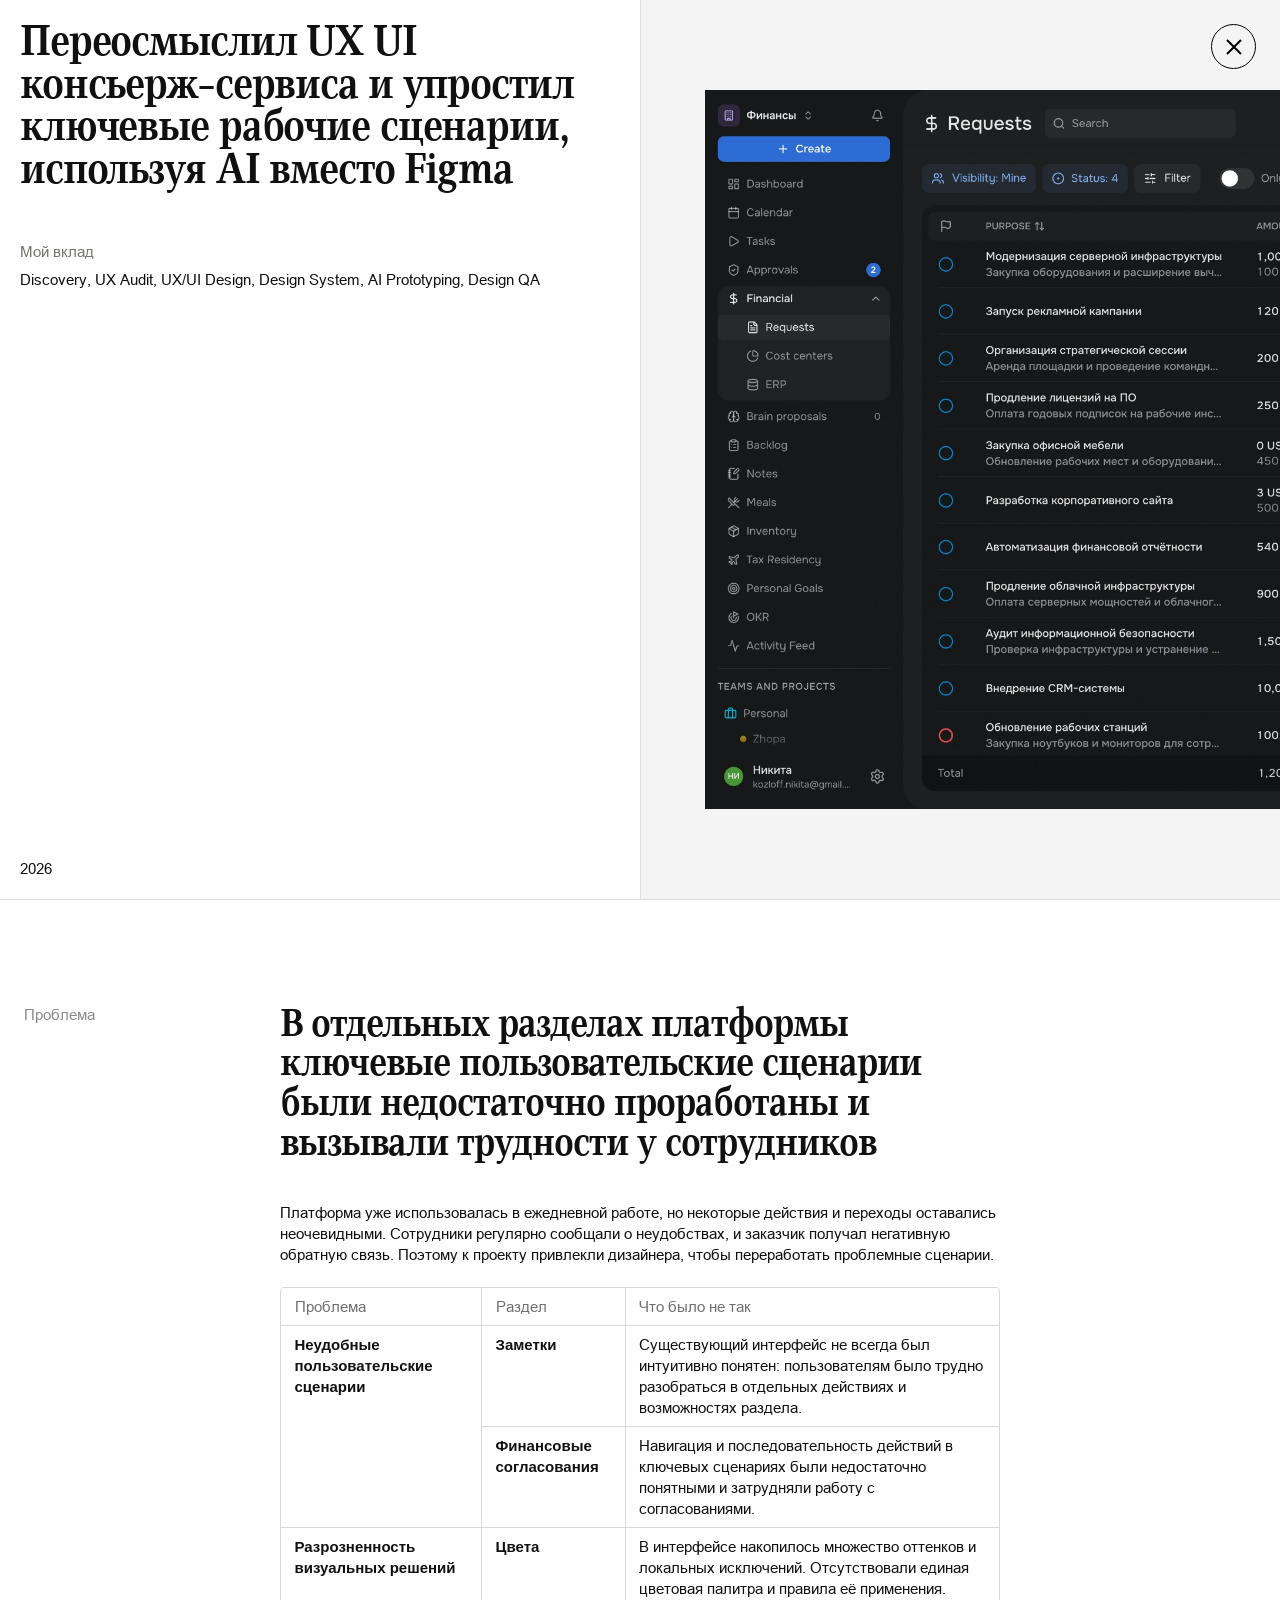
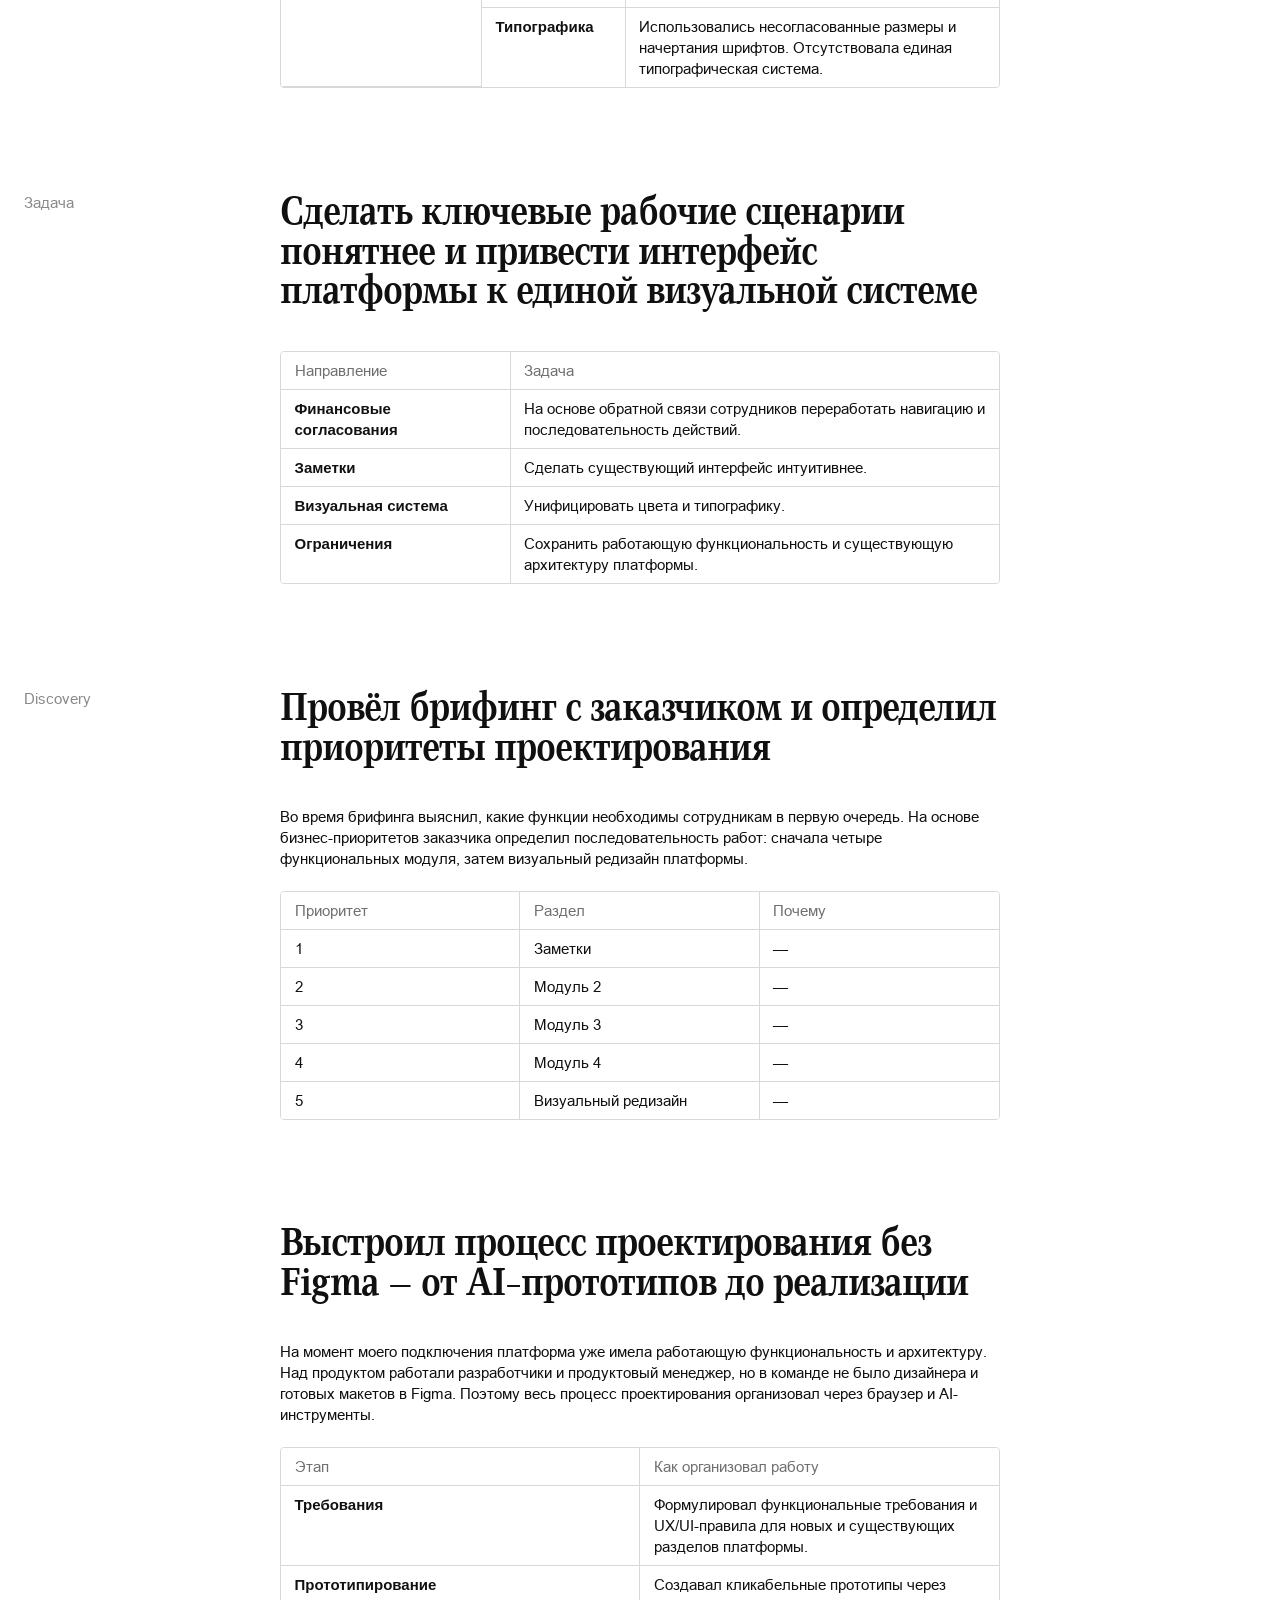
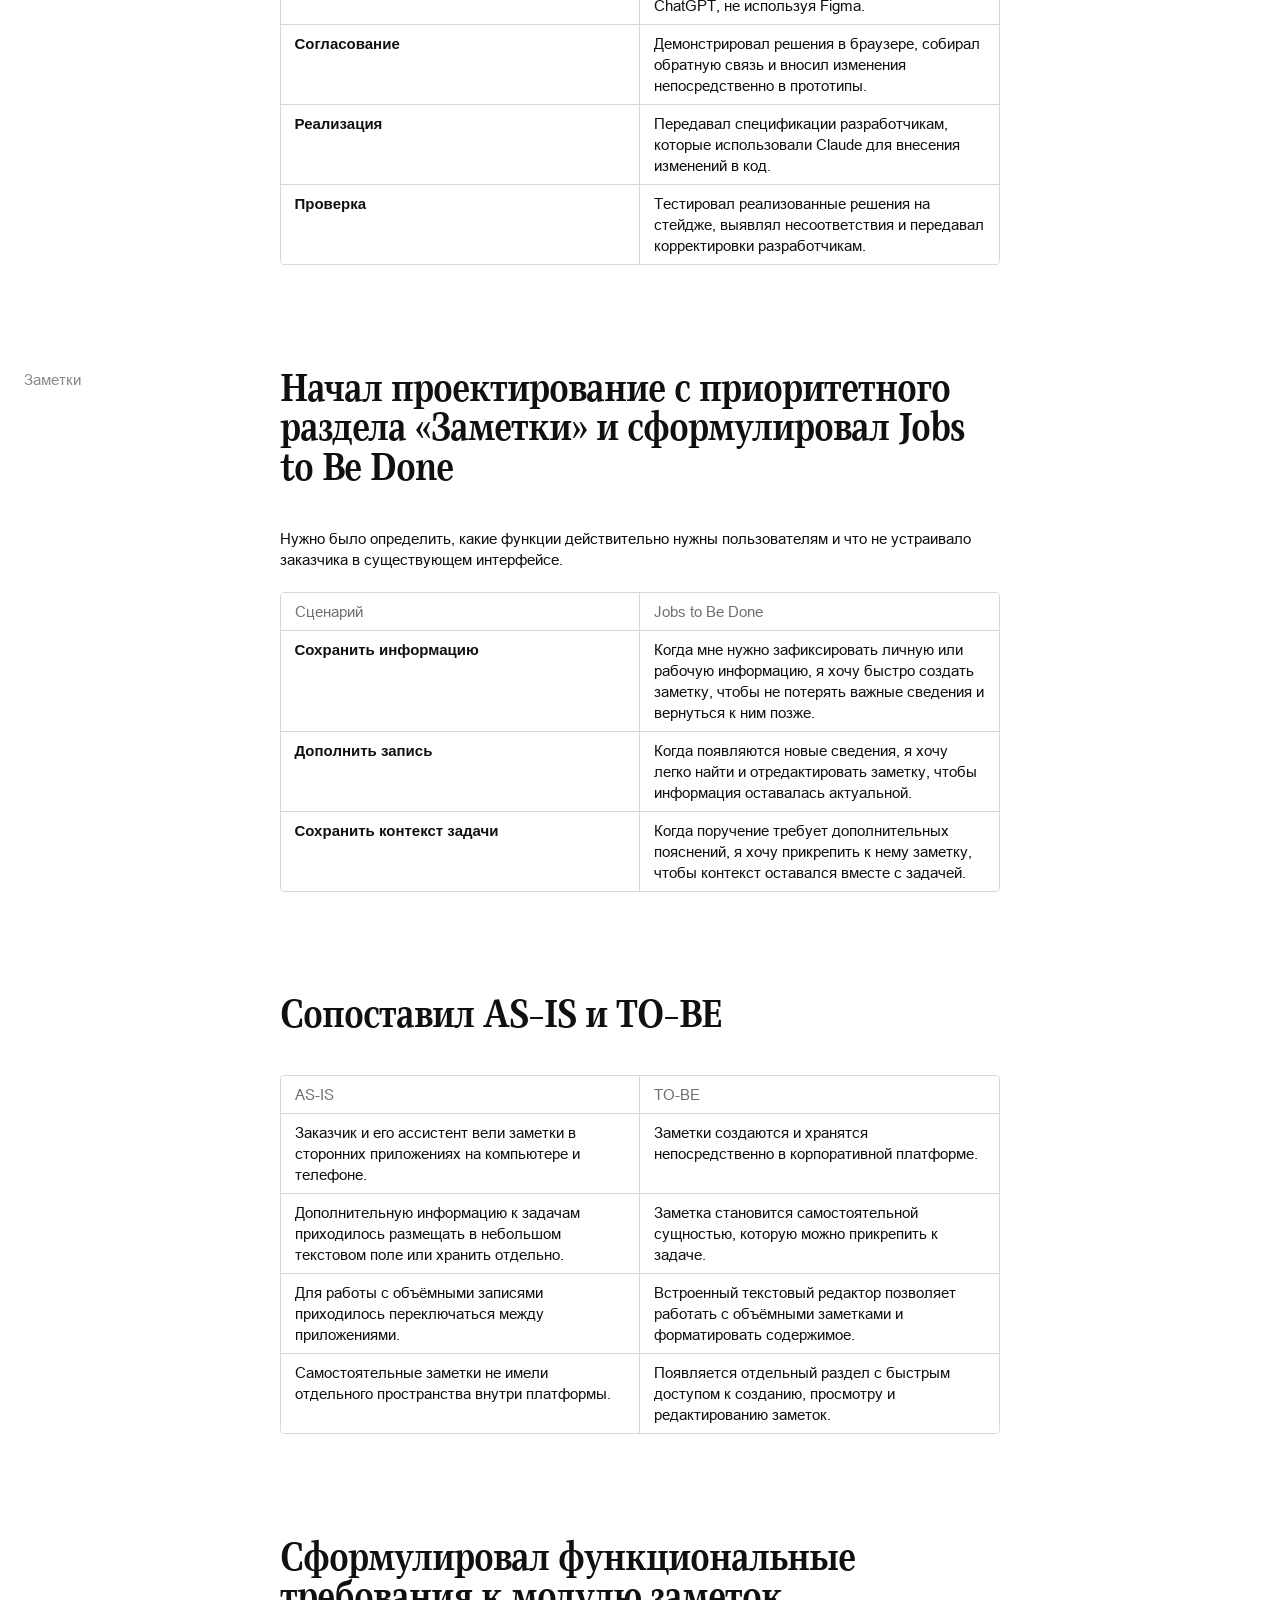
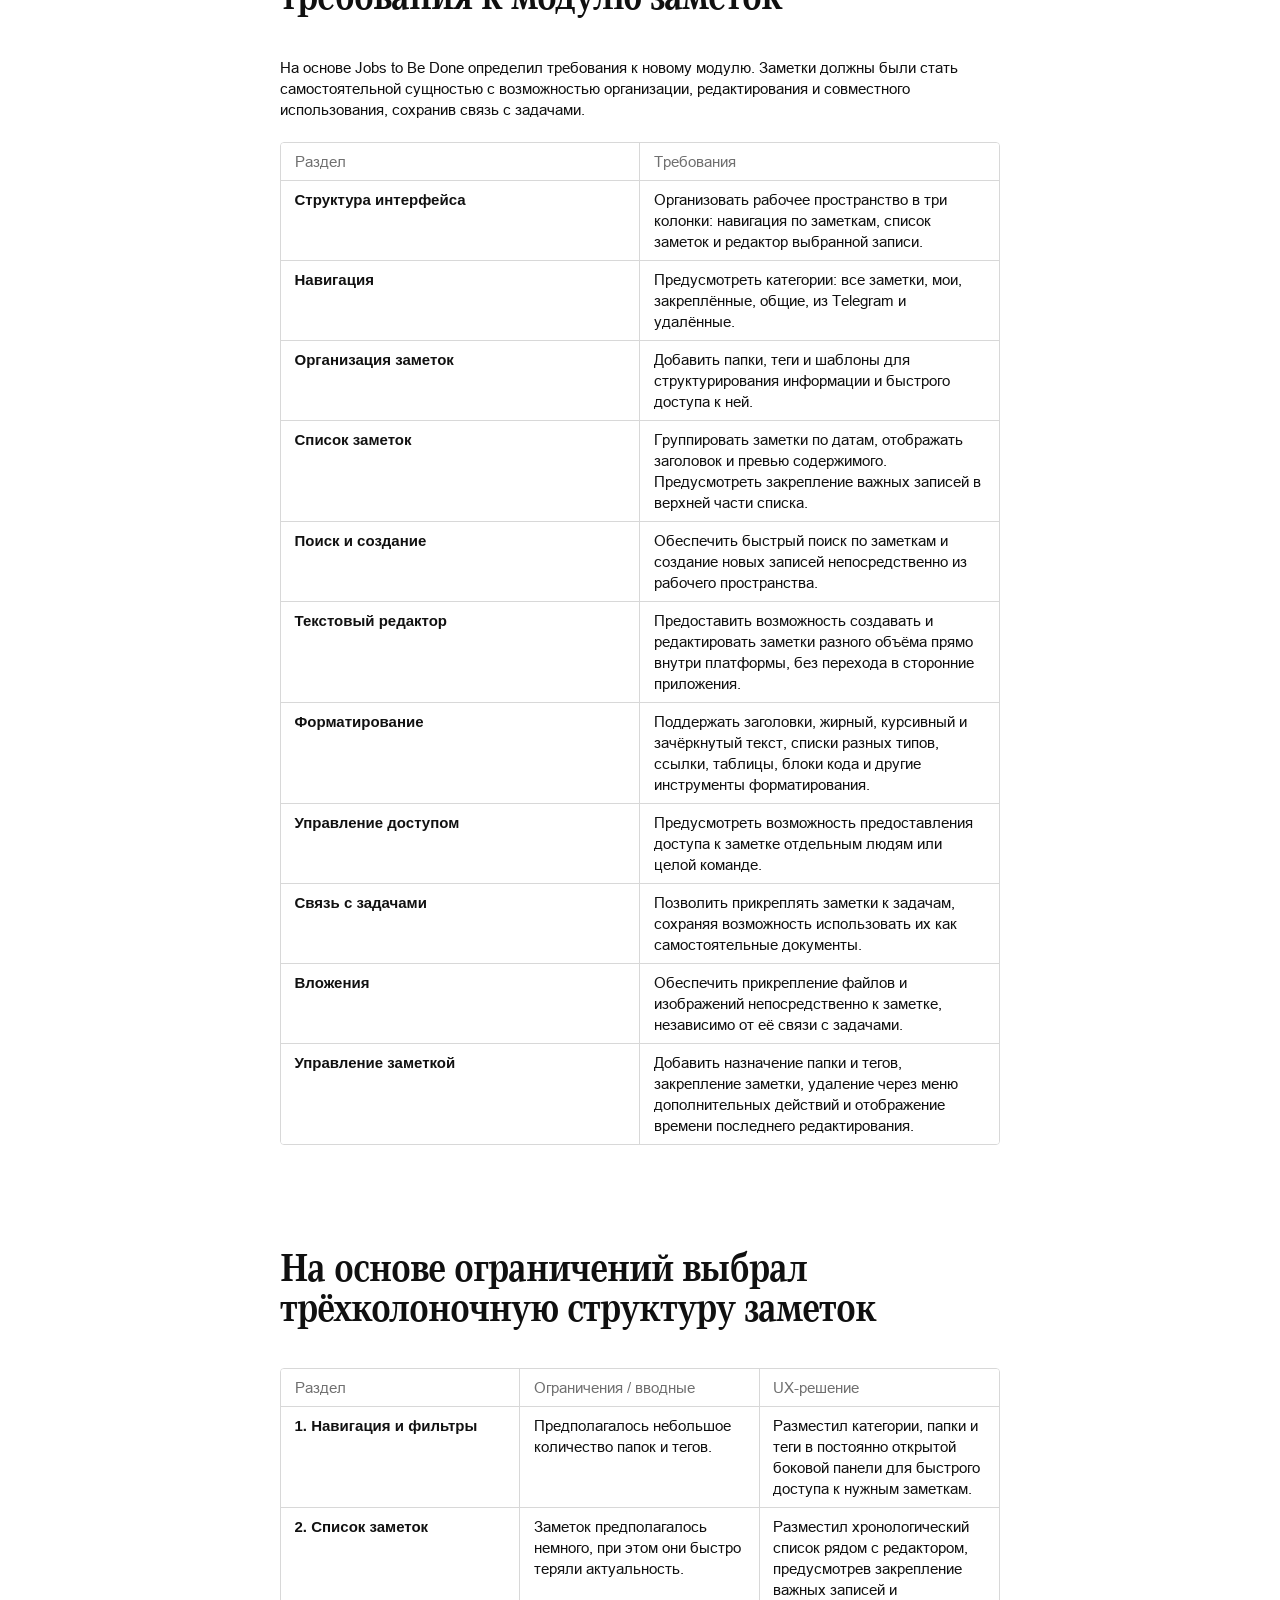
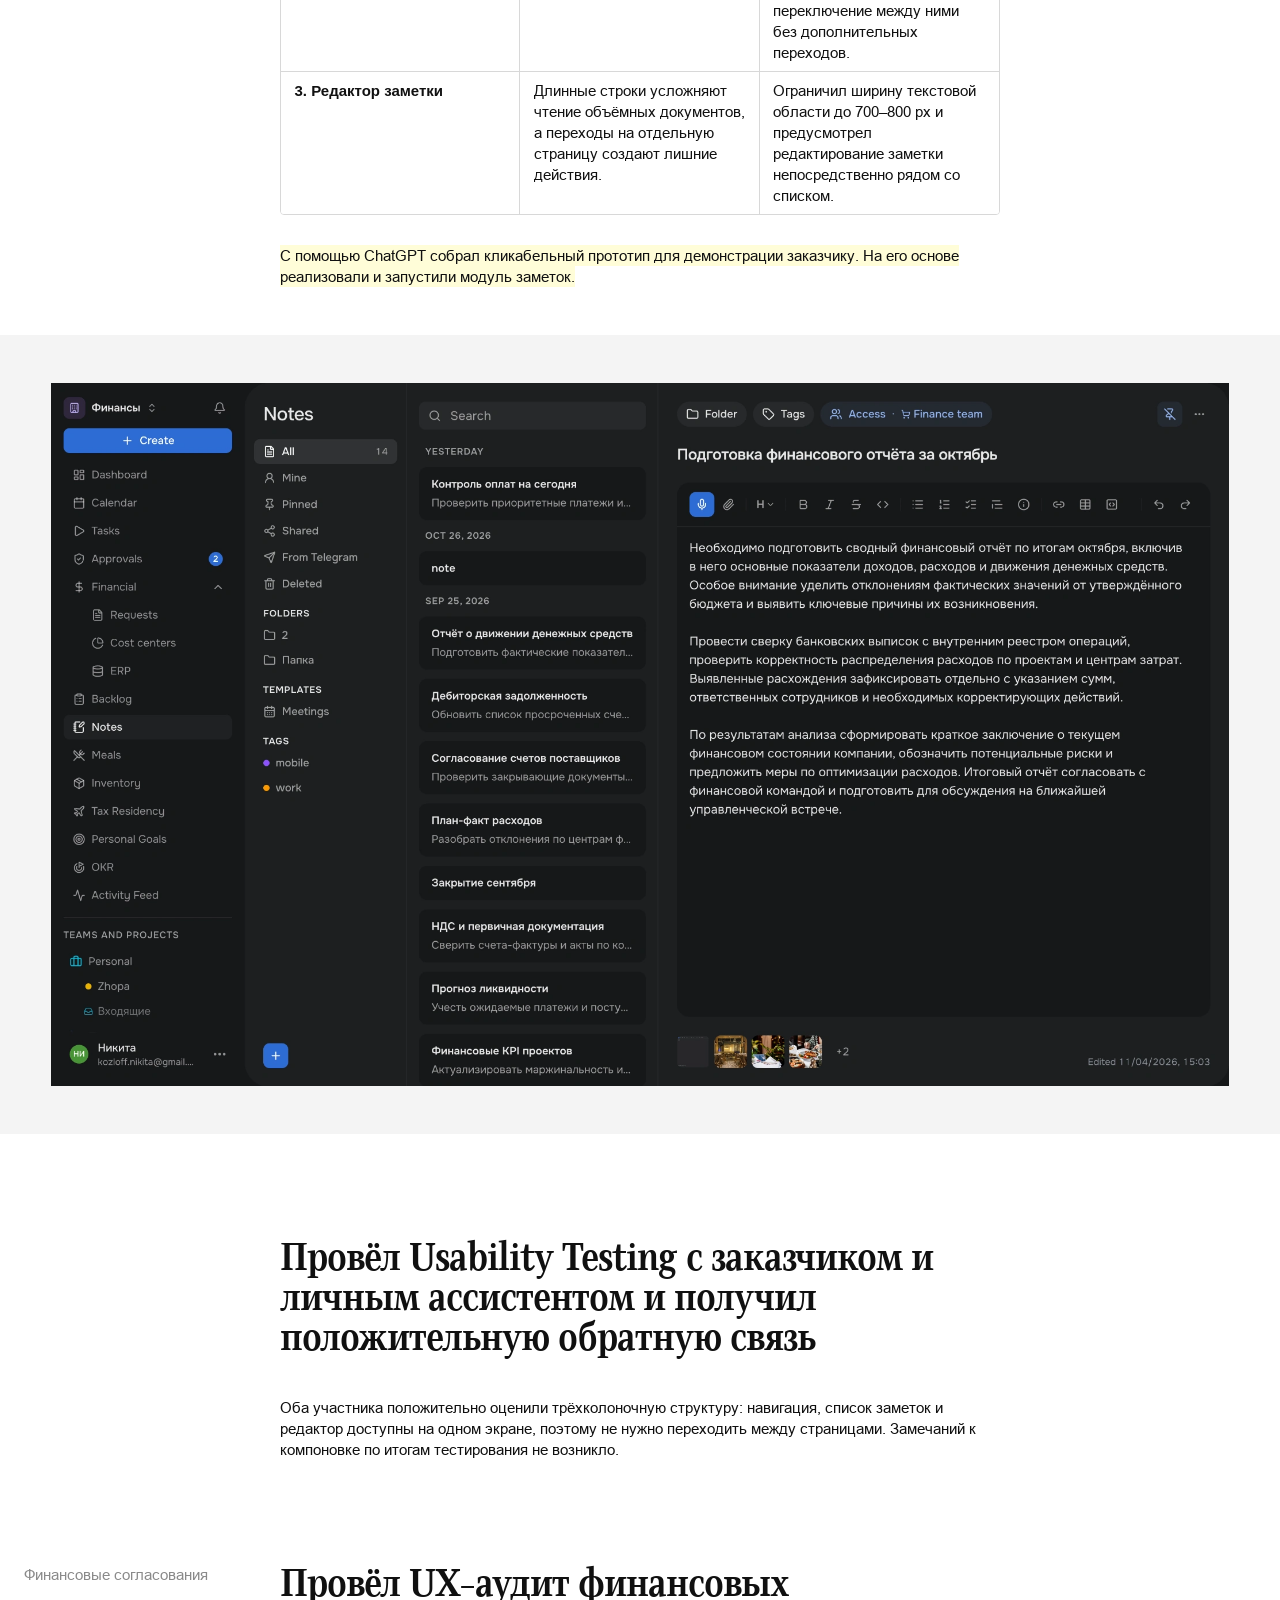
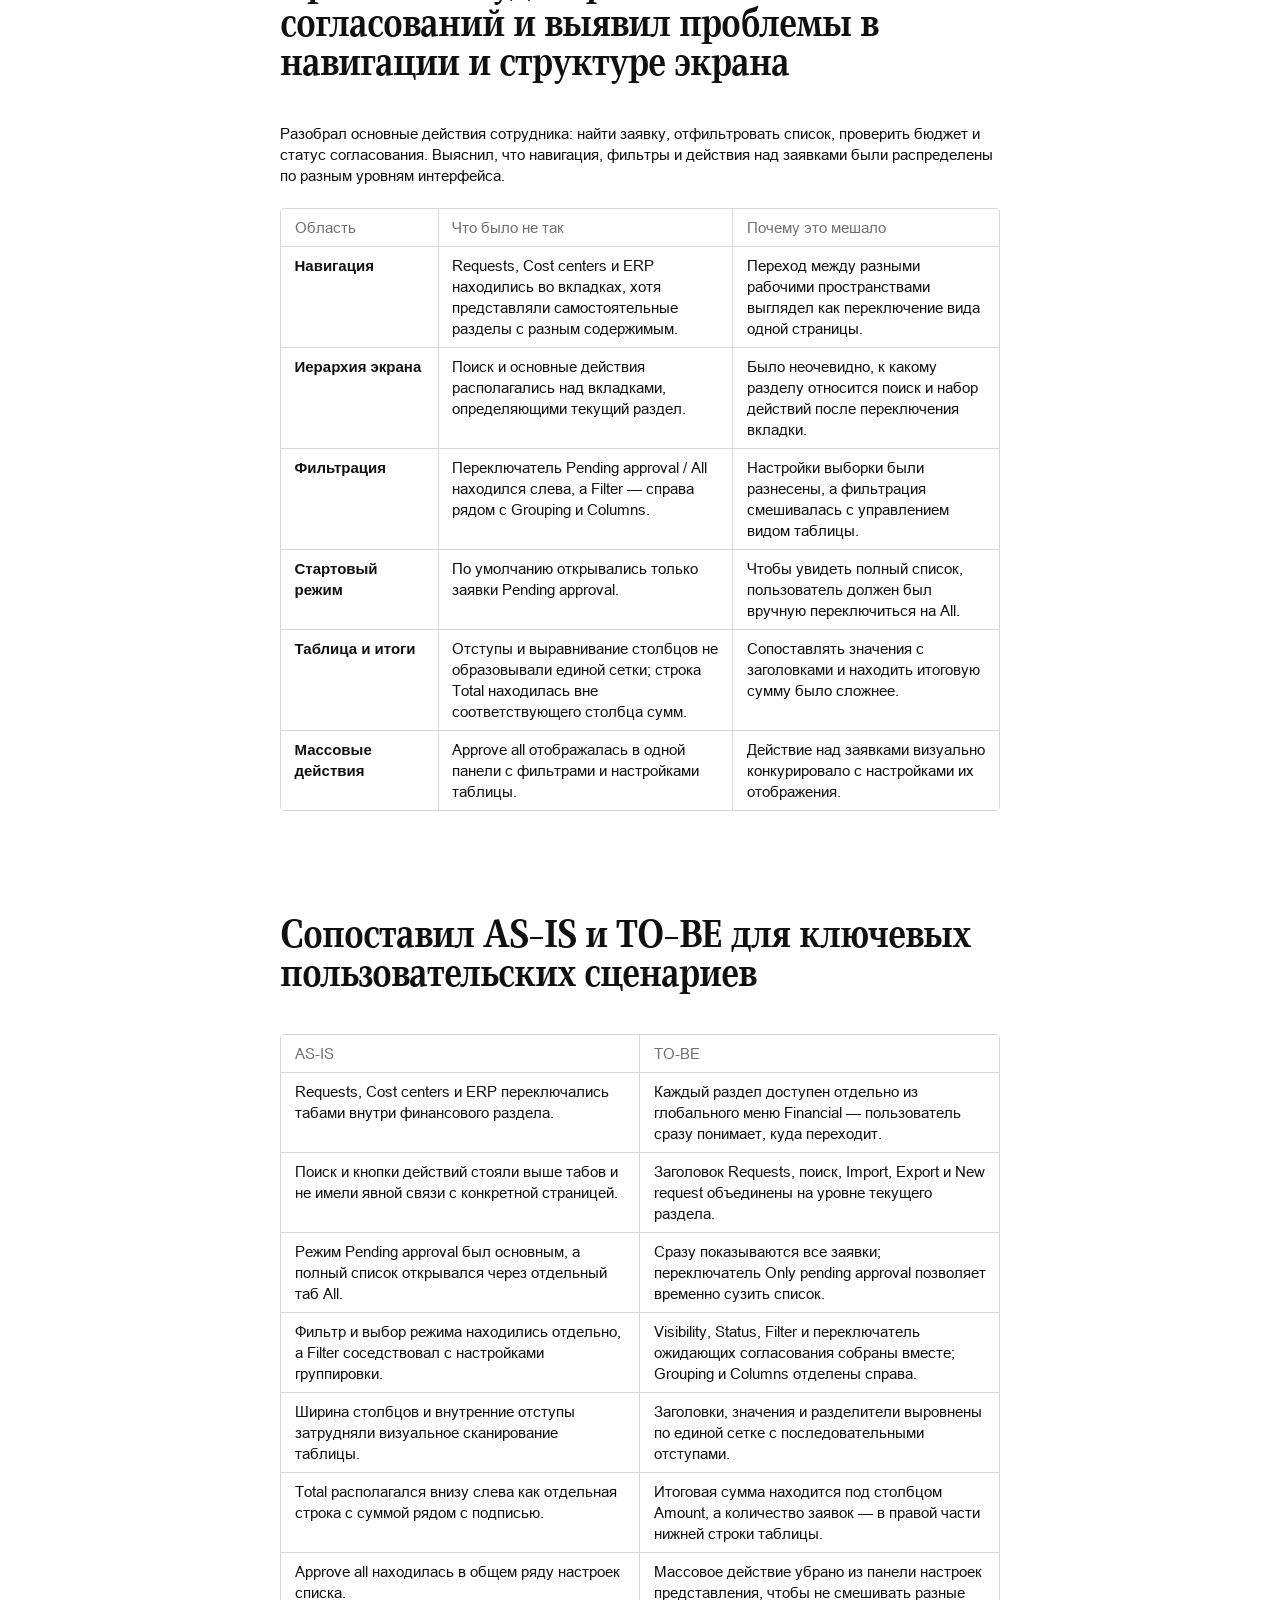
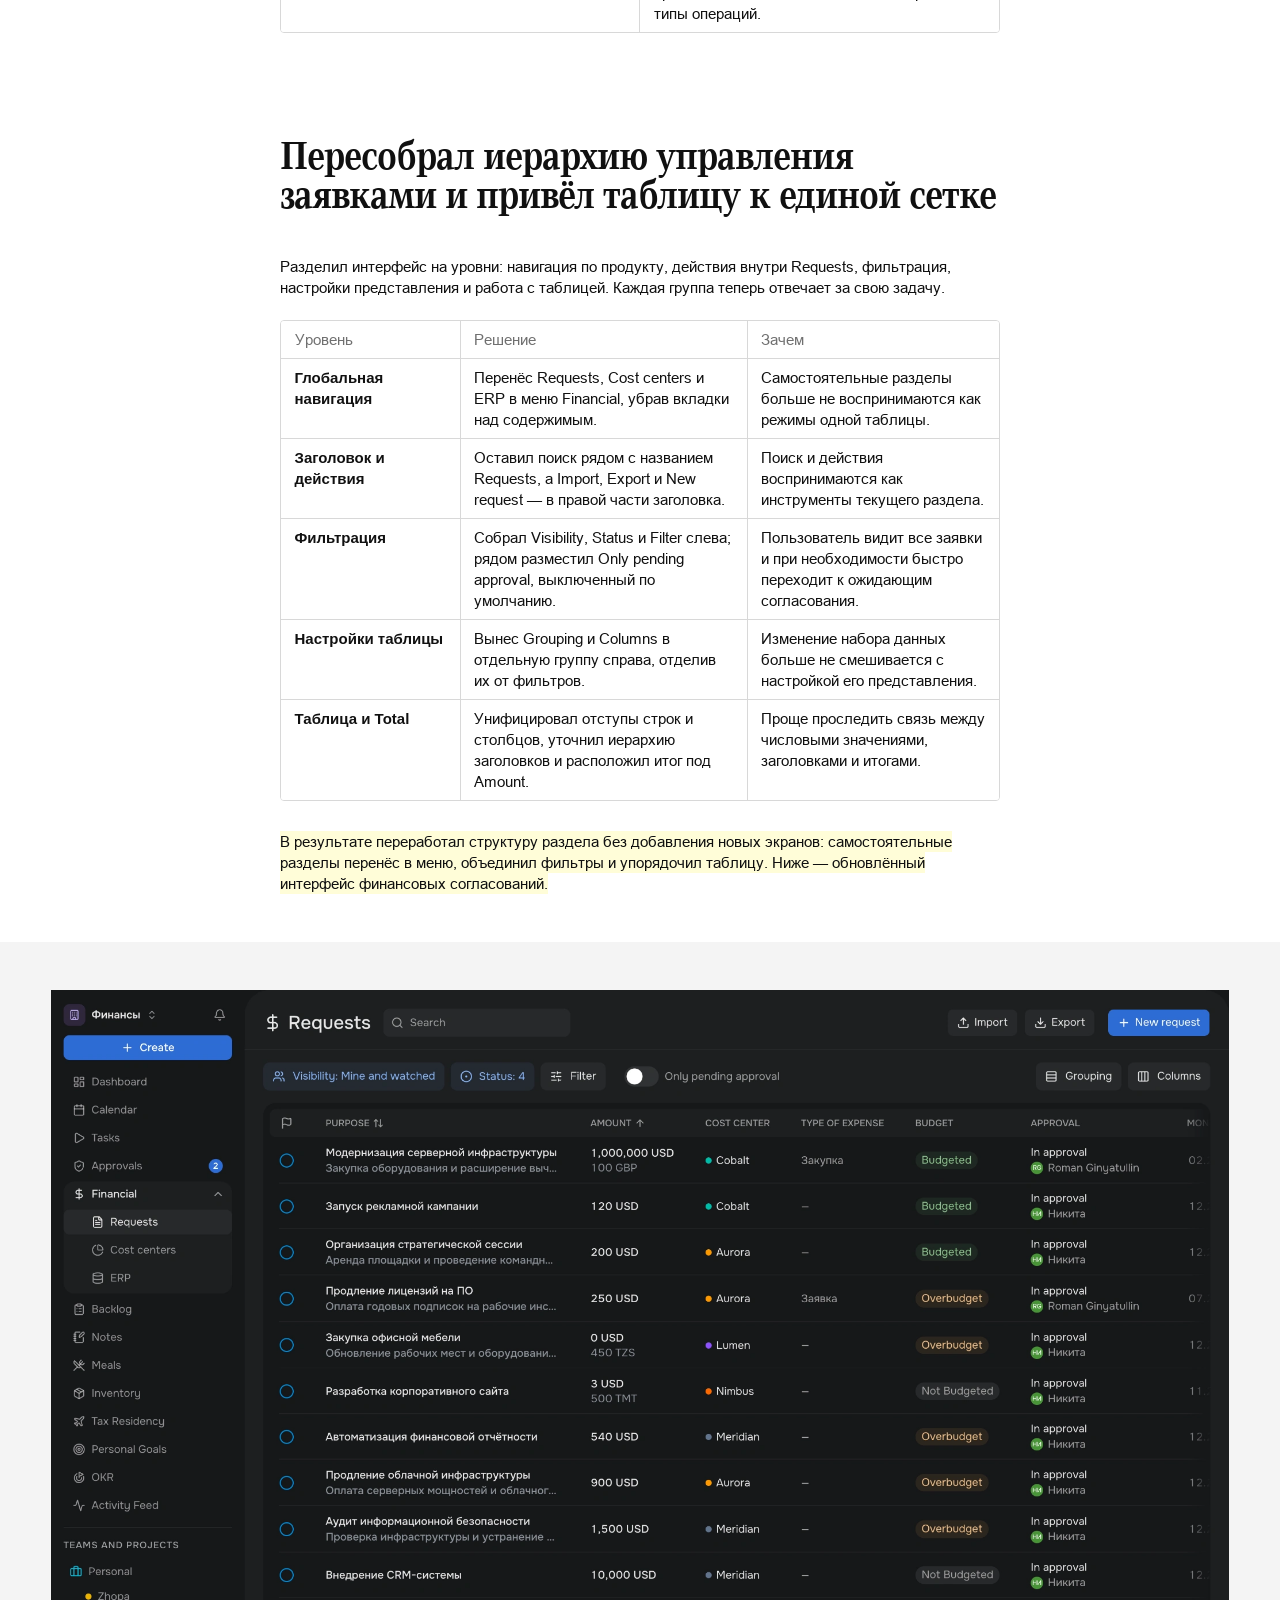
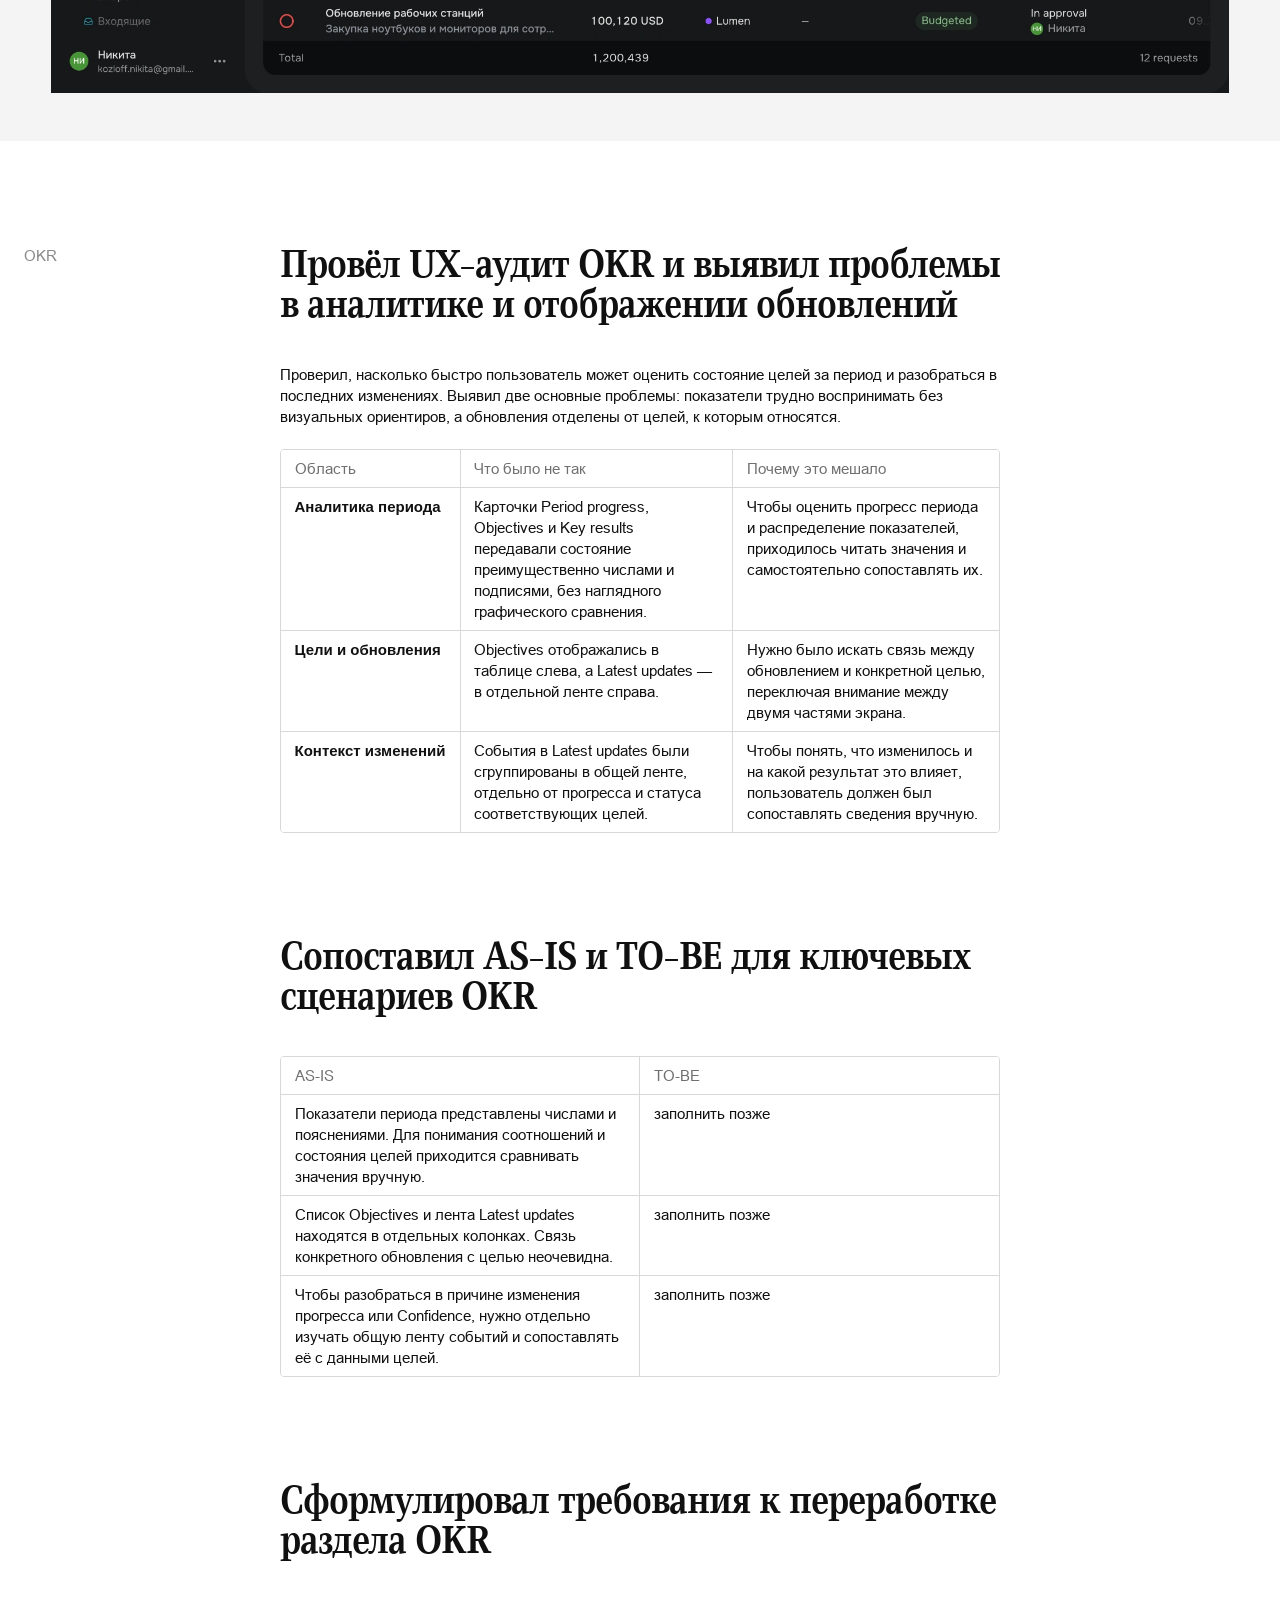
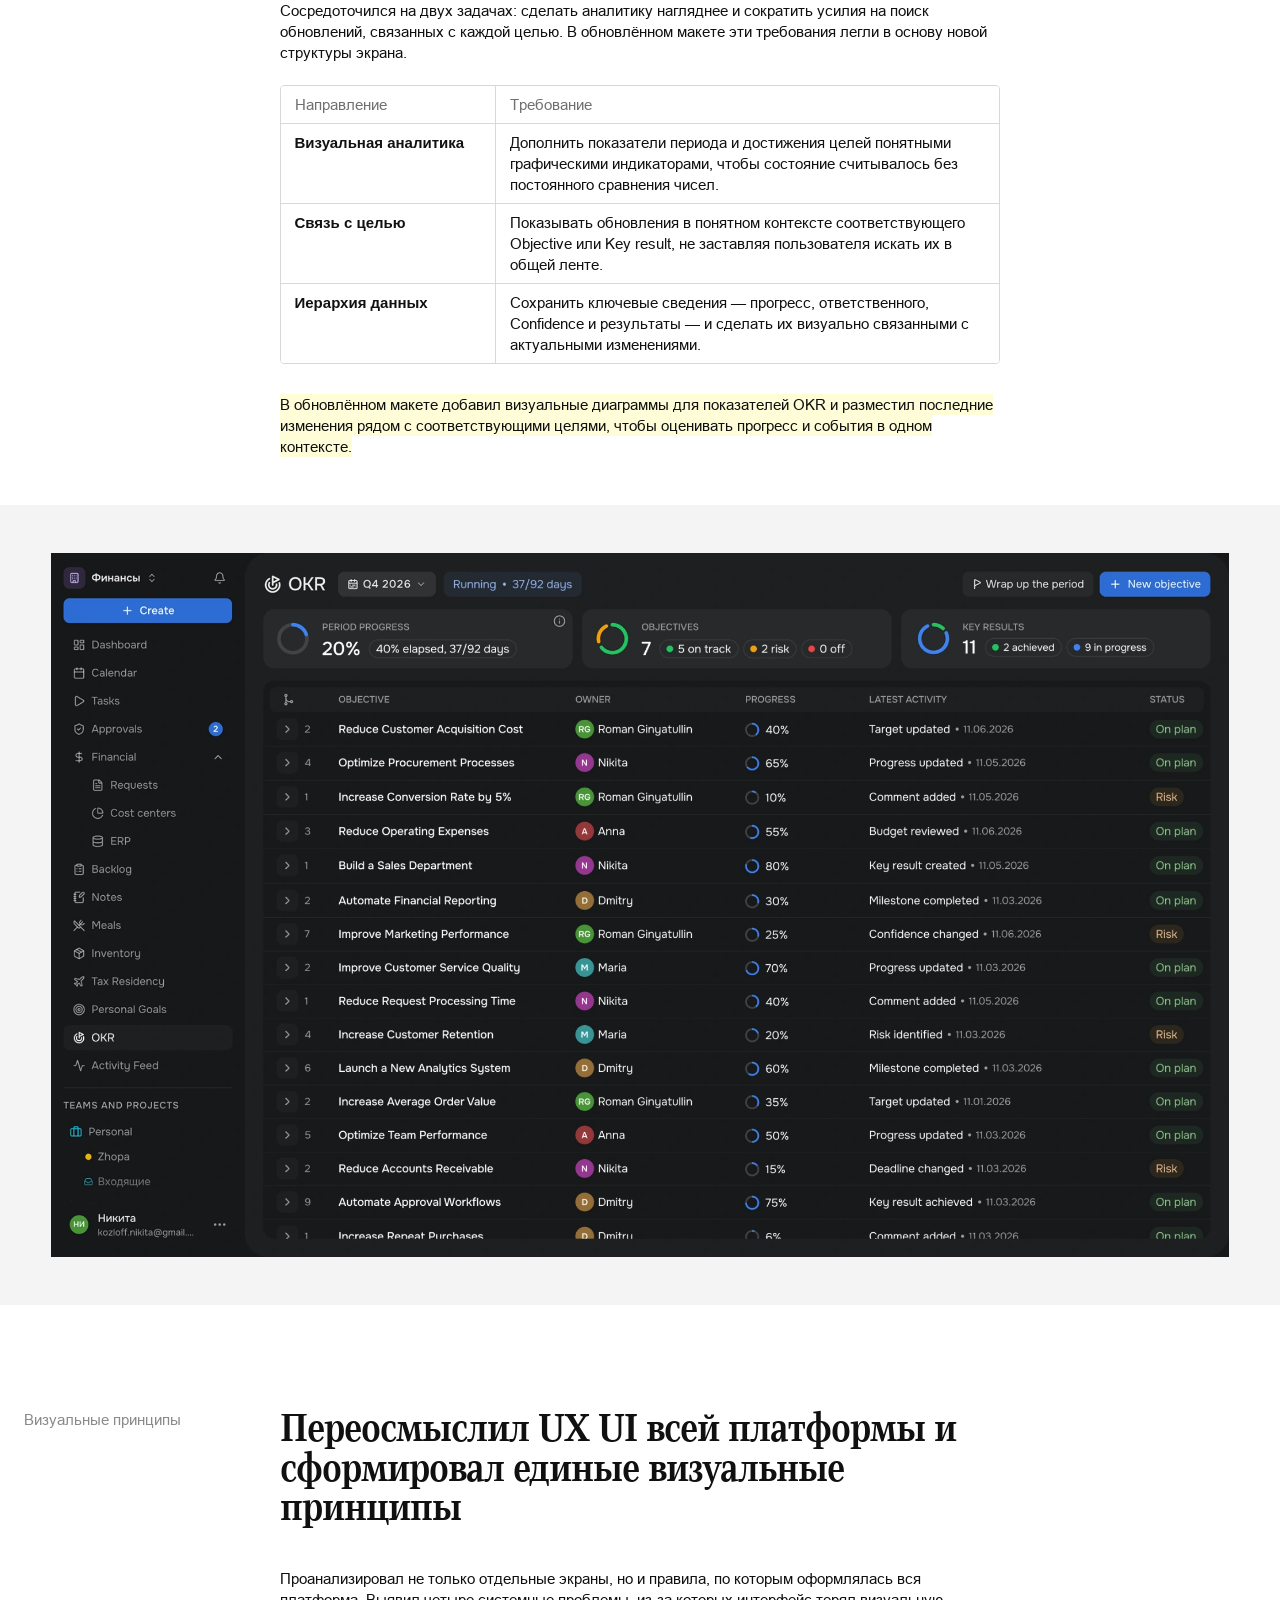
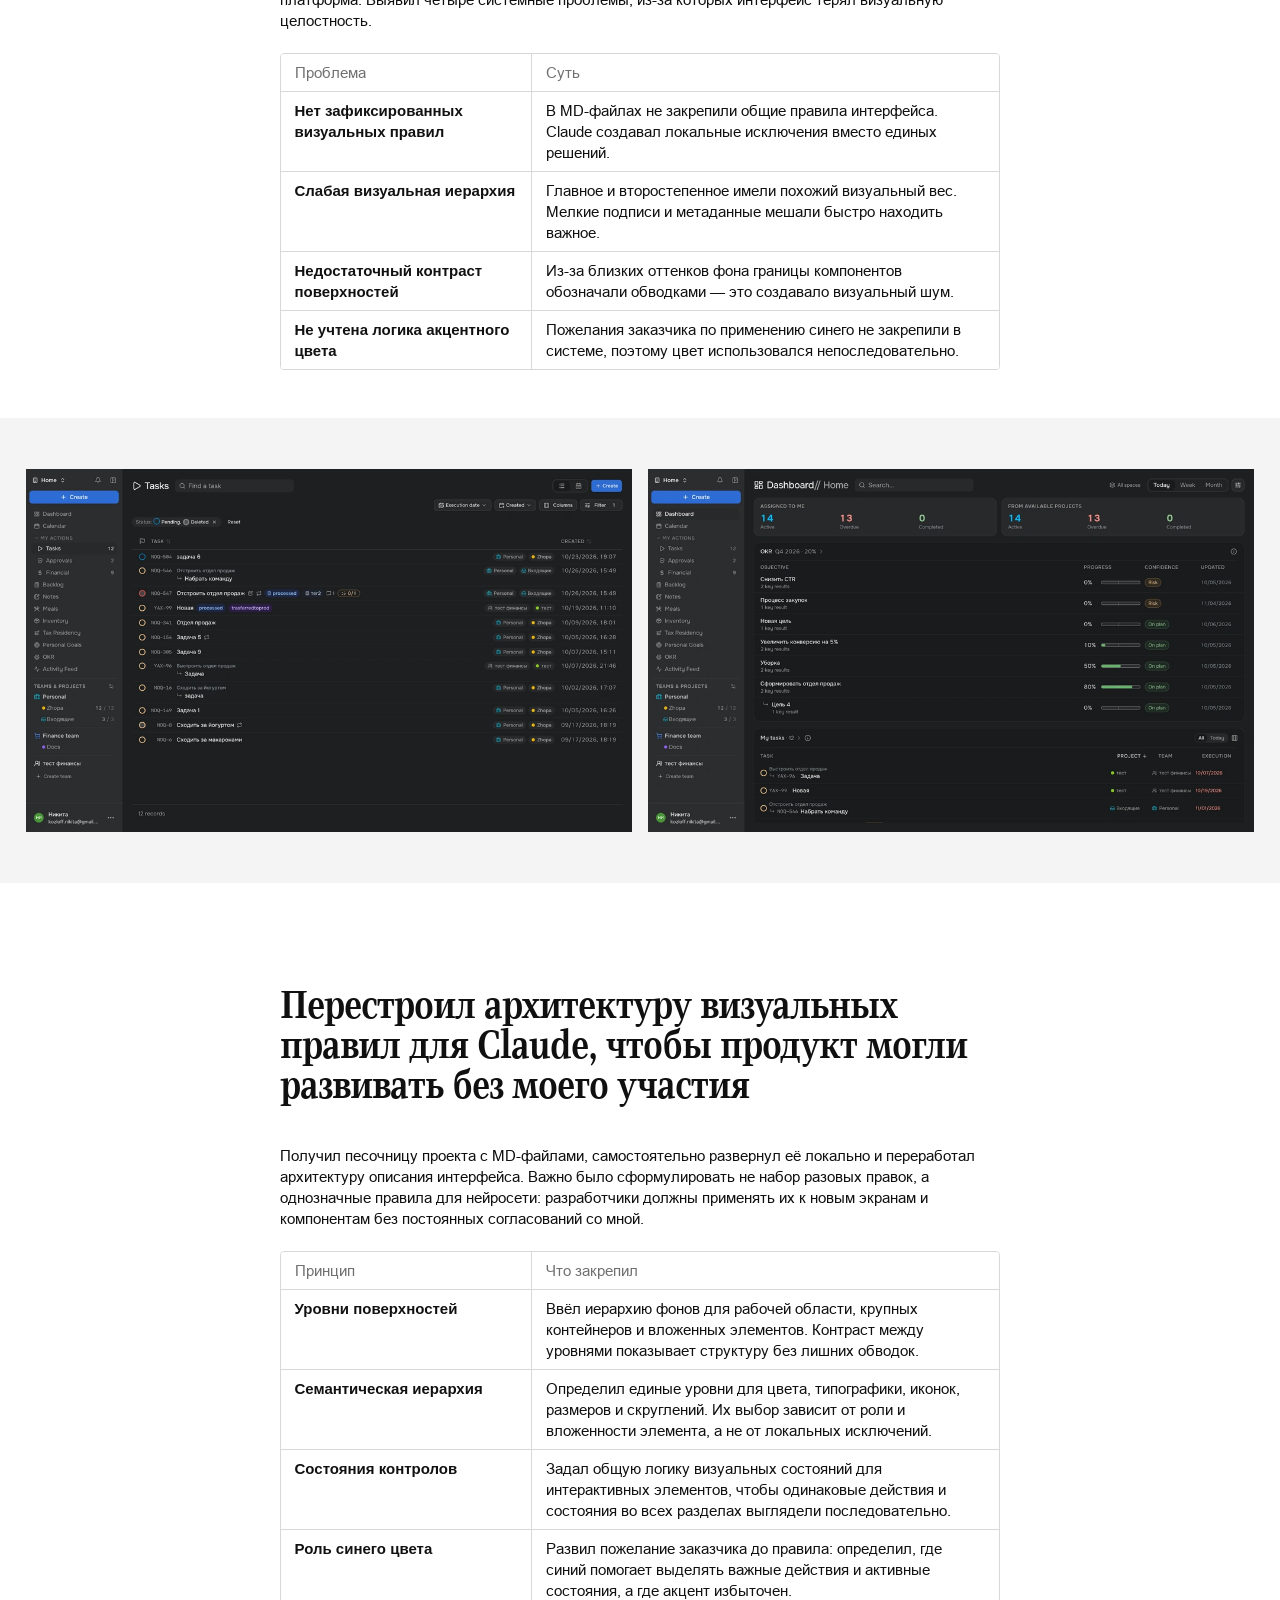
==== commit 18e68abe: "Document AI-ready visual rules architecture and local MD sandbox workflow" ====
--- a/core-tracker/index.html
+++ b/core-tracker/index.html
@@ -338,6 +338,18 @@
 <div class="echo-desktop-gallery__item"><img class="echo-desktop-gallery__image" src="../assets/core-tracker-visual-before-tasks-hq-2048w.webp" srcset="../assets/core-tracker-visual-before-tasks-hq-1024w.webp 1024w, ../assets/core-tracker-visual-before-tasks-hq-2048w.webp 2048w" sizes="(max-width: 900px) 100vw, calc(50vw - 32px)" width="2048" height="1224" alt="Исходный экран Tasks: таблица задач и множество вторичных элементов" loading="lazy" decoding="async" /></div>
 <div class="echo-desktop-gallery__item"><img class="echo-desktop-gallery__image" src="../assets/core-tracker-visual-before-dashboard-hq-2048w.webp" srcset="../assets/core-tracker-visual-before-dashboard-hq-1024w.webp 1024w, ../assets/core-tracker-visual-before-dashboard-hq-2048w.webp 2048w" sizes="(max-width: 900px) 100vw, calc(50vw - 32px)" width="2048" height="1224" alt="Исходный экран Dashboard: аналитика, OKR и список задач" loading="lazy" decoding="async" /></div>
 </div></div>
+
+<div class="case-block"><h2 class="case-heading">Перестроил архитектуру визуальных правил для Claude, чтобы продукт могли развивать без моего участия</h2>
+<p class="case-lead x5-copy">Получил песочницу проекта с MD-файлами, самостоятельно развернул её локально и переработал архитектуру описания интерфейса. Важно было сформулировать не набор разовых правок, а однозначные правила для нейросети: разработчики должны применять их к новым экранам и компонентам без постоянных согласований со мной.</p>
+<div class="case-outline-table-wrap x5-table-wrap"><table class="case-outline-table x5-table">
+<colgroup><col style="width:35%"><col style="width:65%"></colgroup>
+<thead><tr><th scope="col">Принцип</th><th scope="col">Что закрепил</th></tr></thead>
+<tbody>
+<tr><td><strong>Уровни поверхностей</strong></td><td>Ввёл иерархию фонов для рабочей области, крупных контейнеров и вложенных элементов. Контраст между уровнями показывает структуру без лишних обводок.</td></tr>
+<tr><td><strong>Семантическая иерархия</strong></td><td>Определил единые уровни для цвета, типографики, иконок, размеров и скруглений. Их выбор зависит от роли и вложенности элемента, а не от локальных исключений.</td></tr>
+<tr><td><strong>Состояния контролов</strong></td><td>Задал общую логику визуальных состояний для интерактивных элементов, чтобы одинаковые действия и состояния во всех разделах выглядели последовательно.</td></tr>
+<tr><td><strong>Роль синего цвета</strong></td><td>Развил пожелание заказчика до правила: определил, где синий помогает выделять важные действия и активные состояния, а где акцент избыточен.</td></tr>
+</tbody></table></div></div>
 </section>
 </div>
 <nav class="core-nav" aria-label="Разделы кейса" aria-hidden="true" inert>
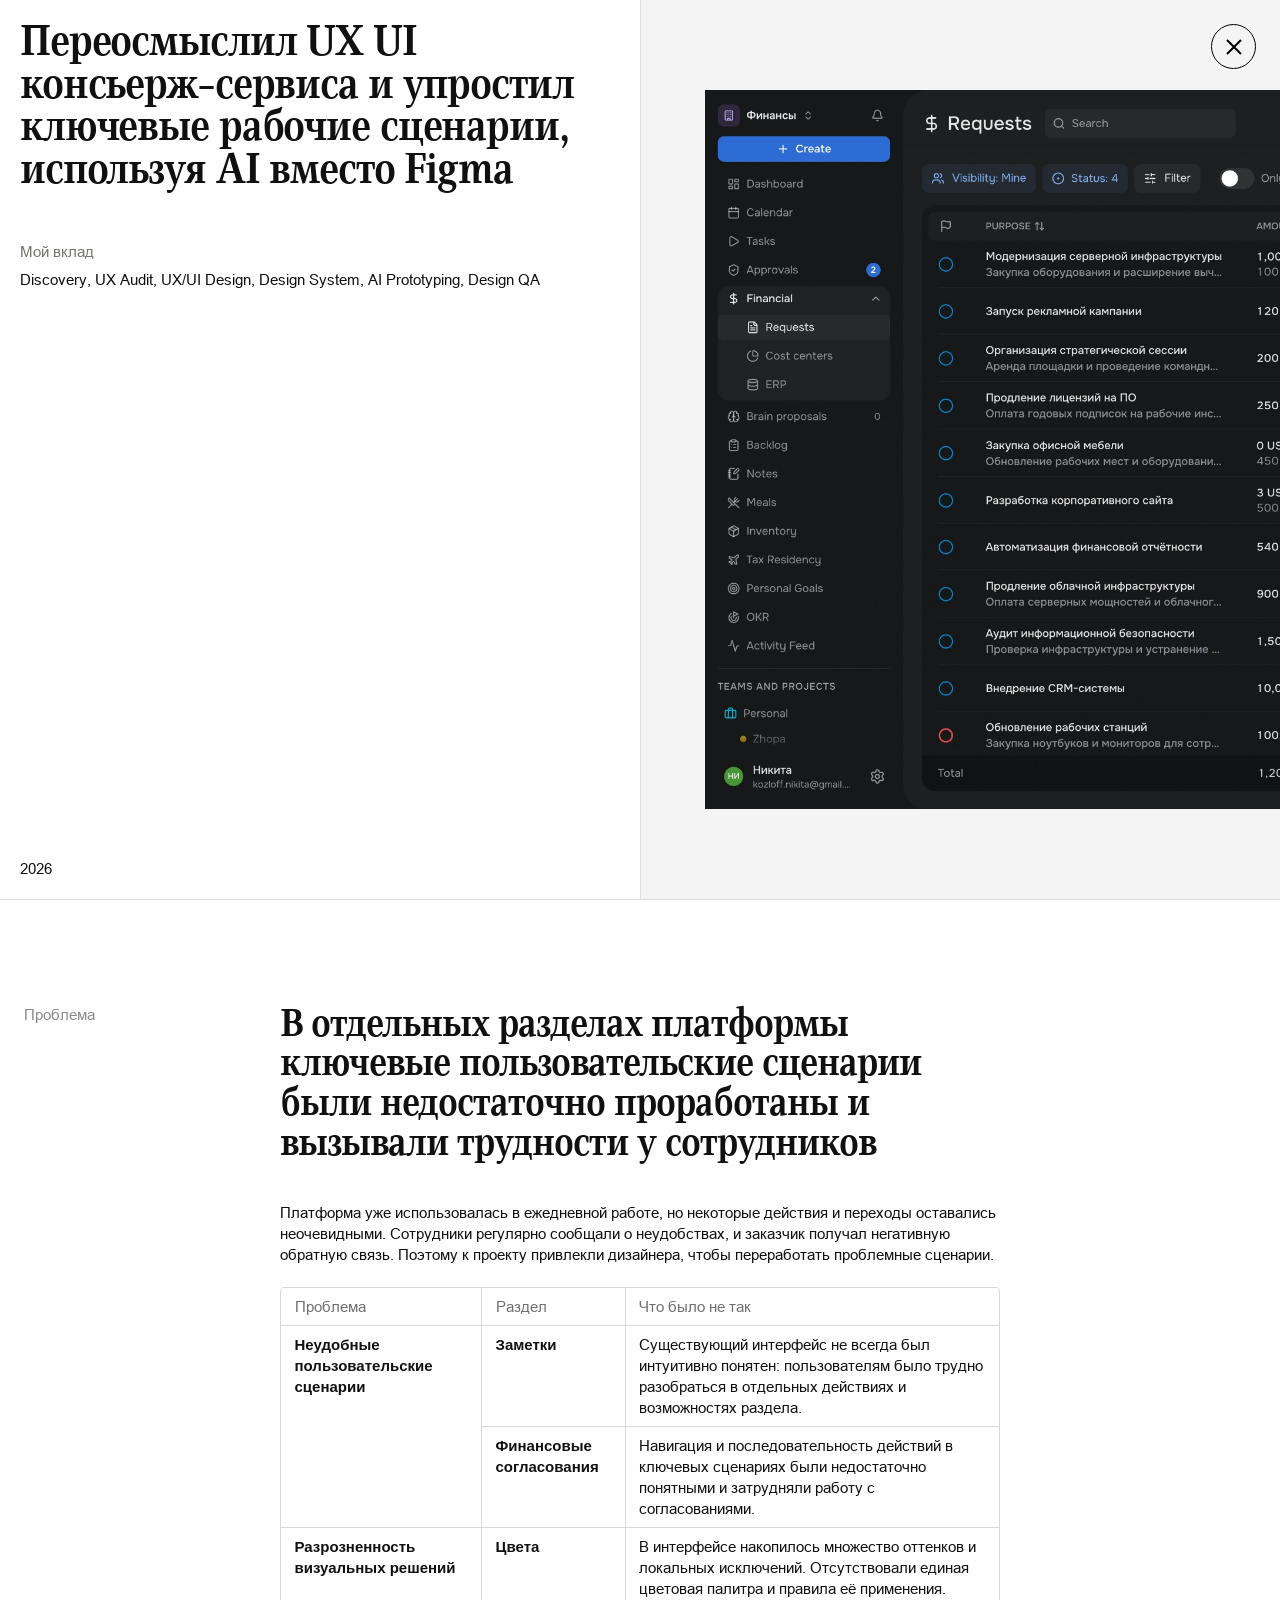
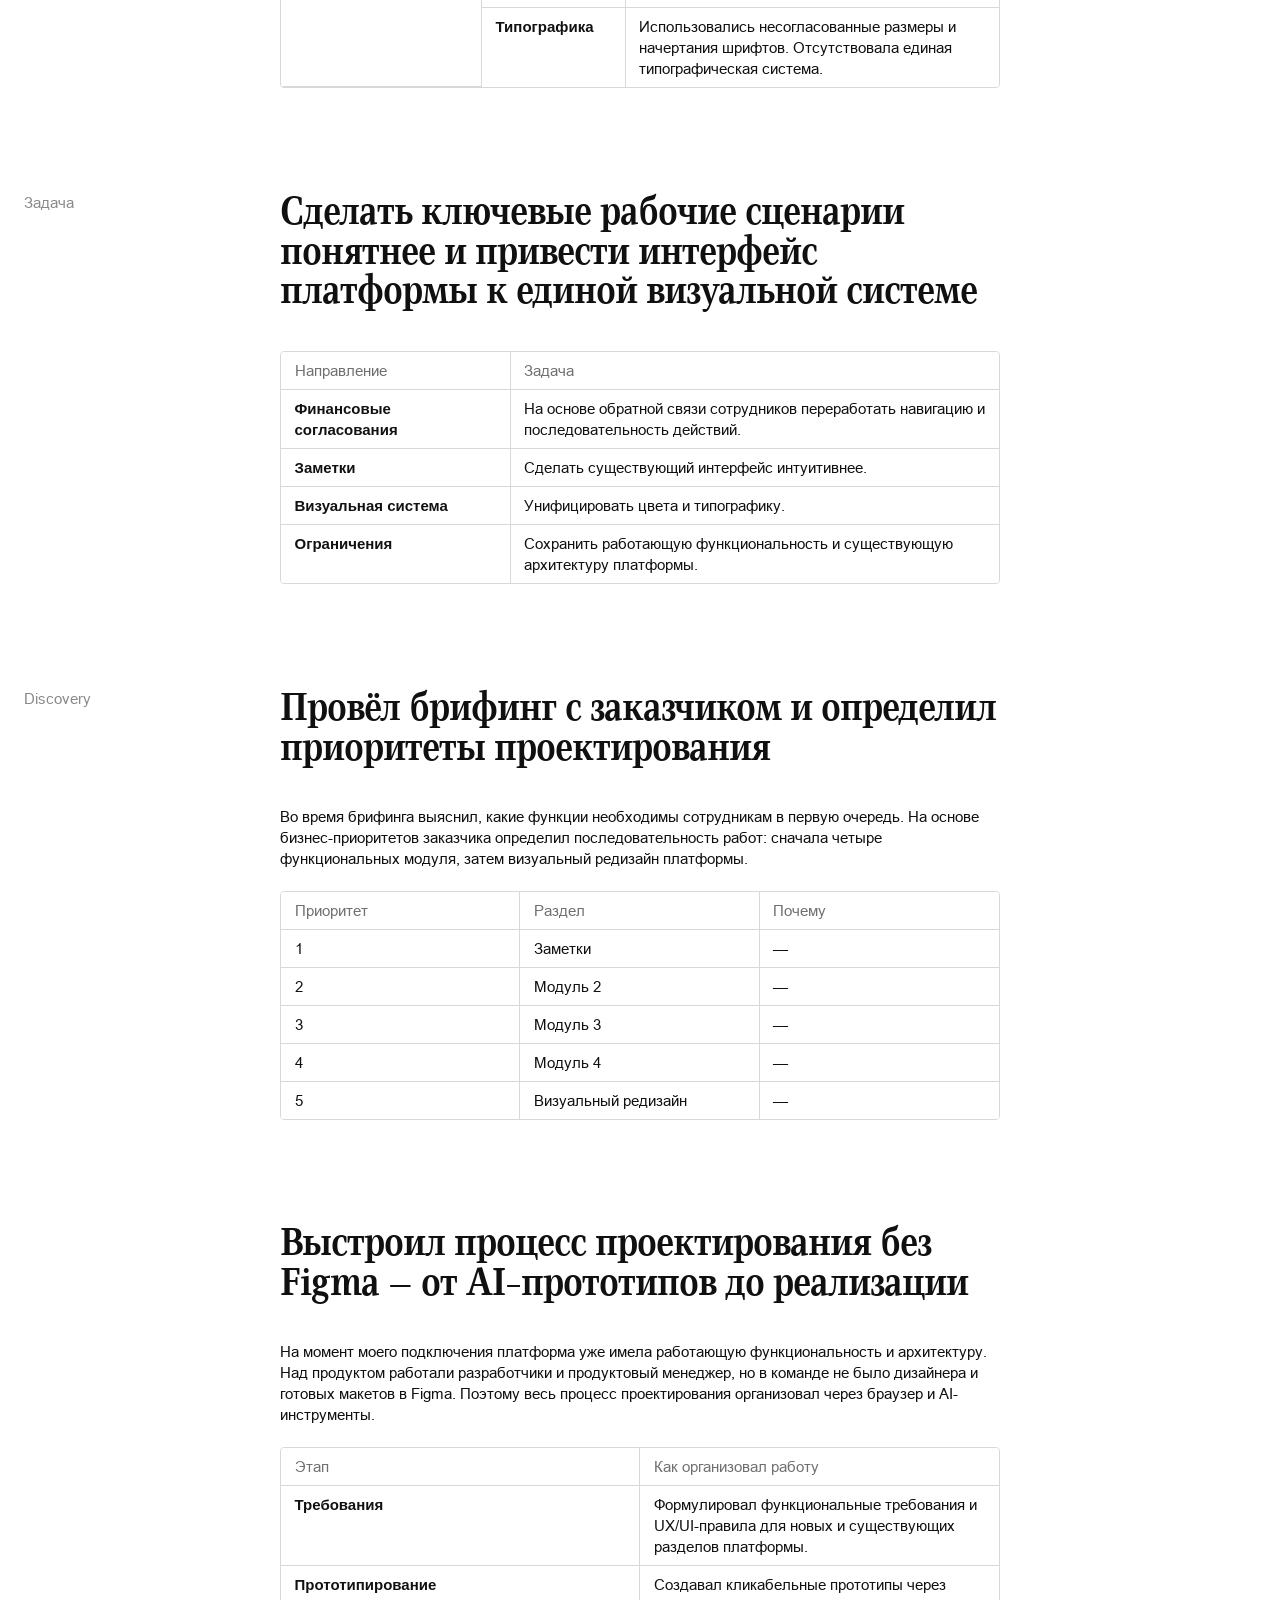
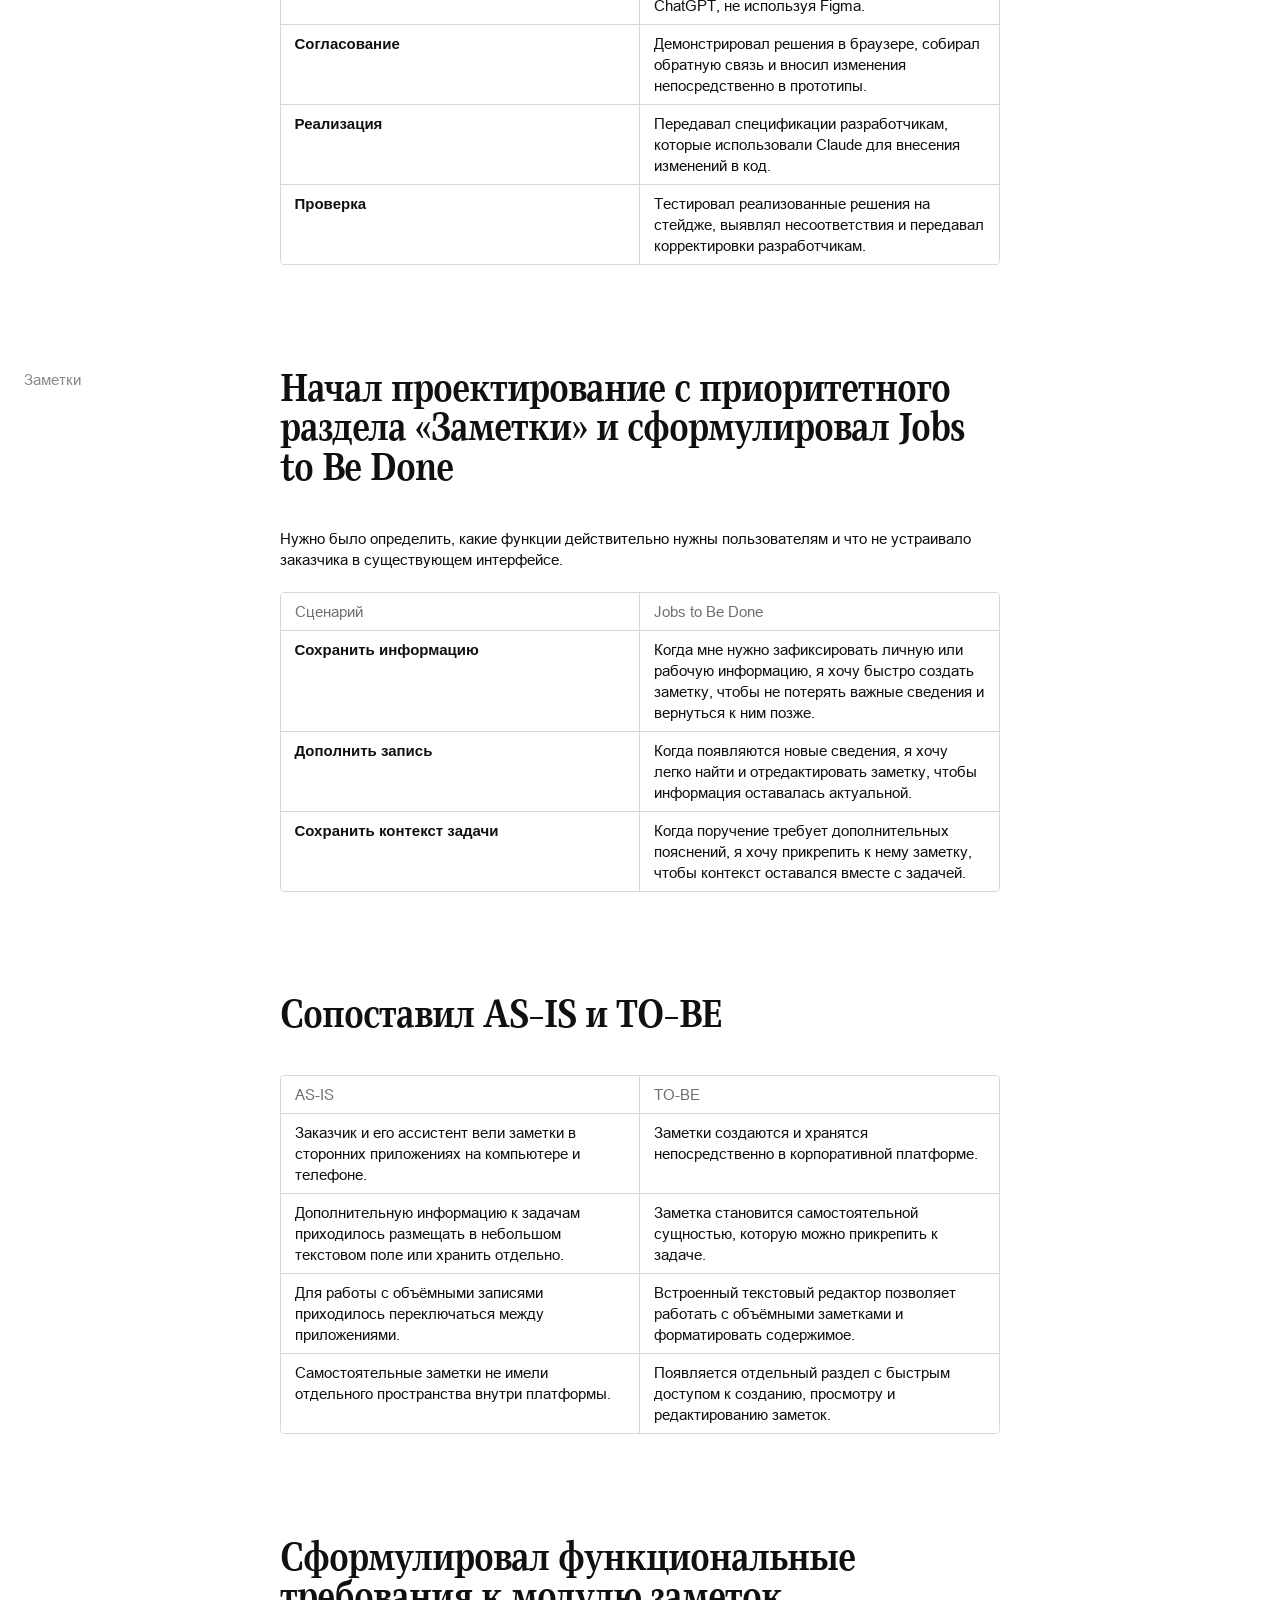
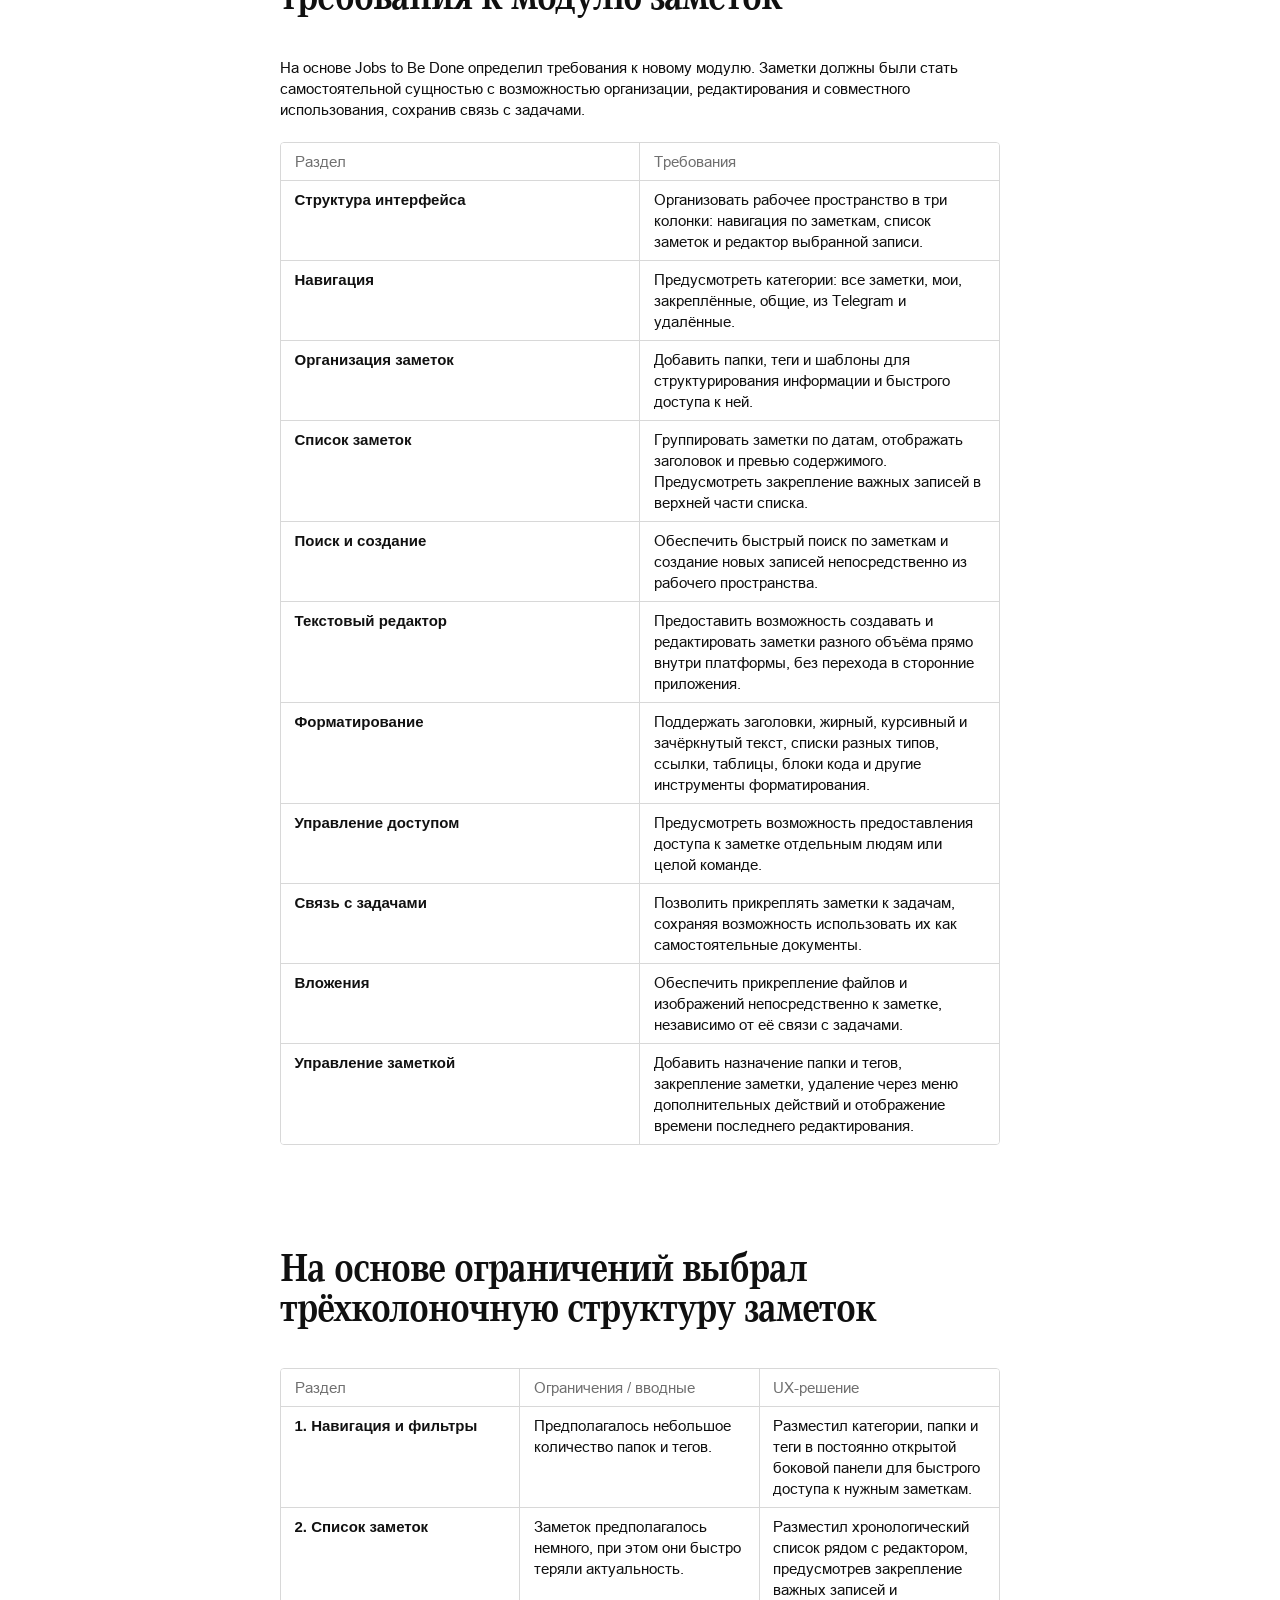
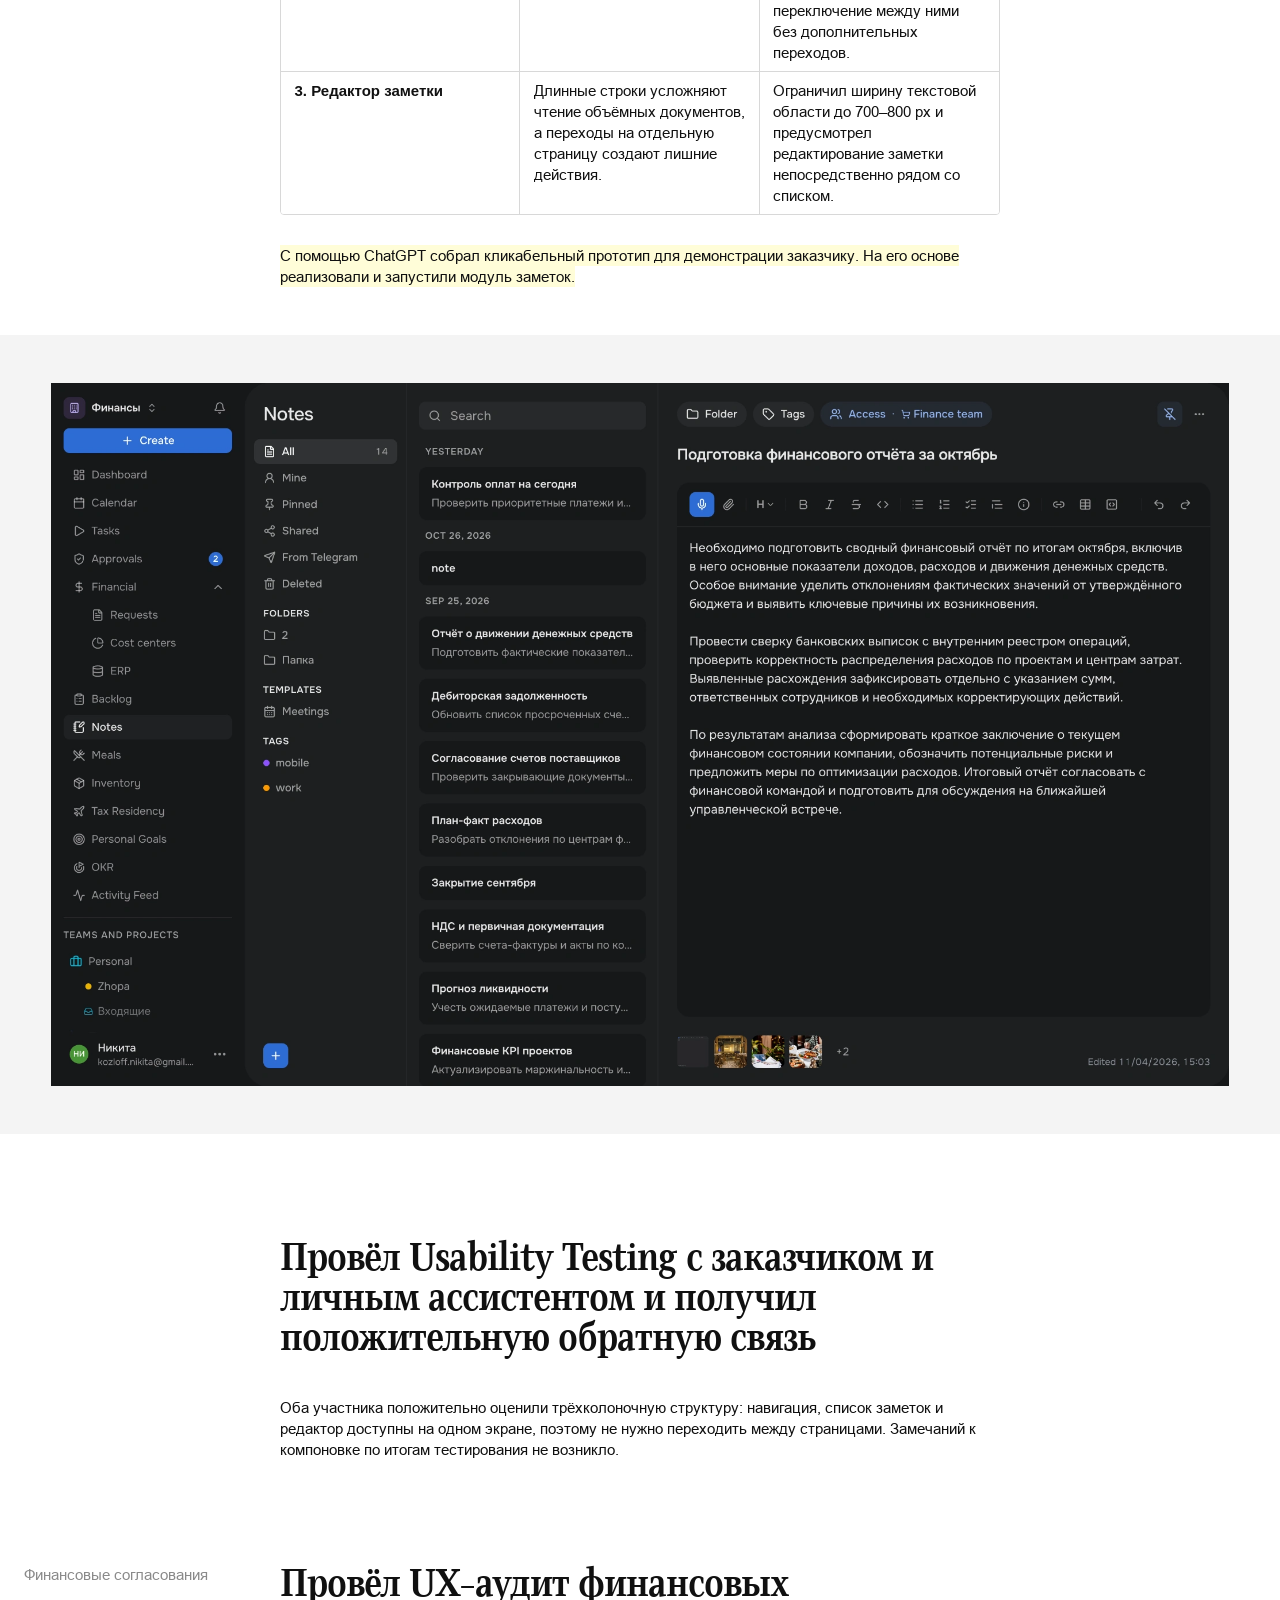
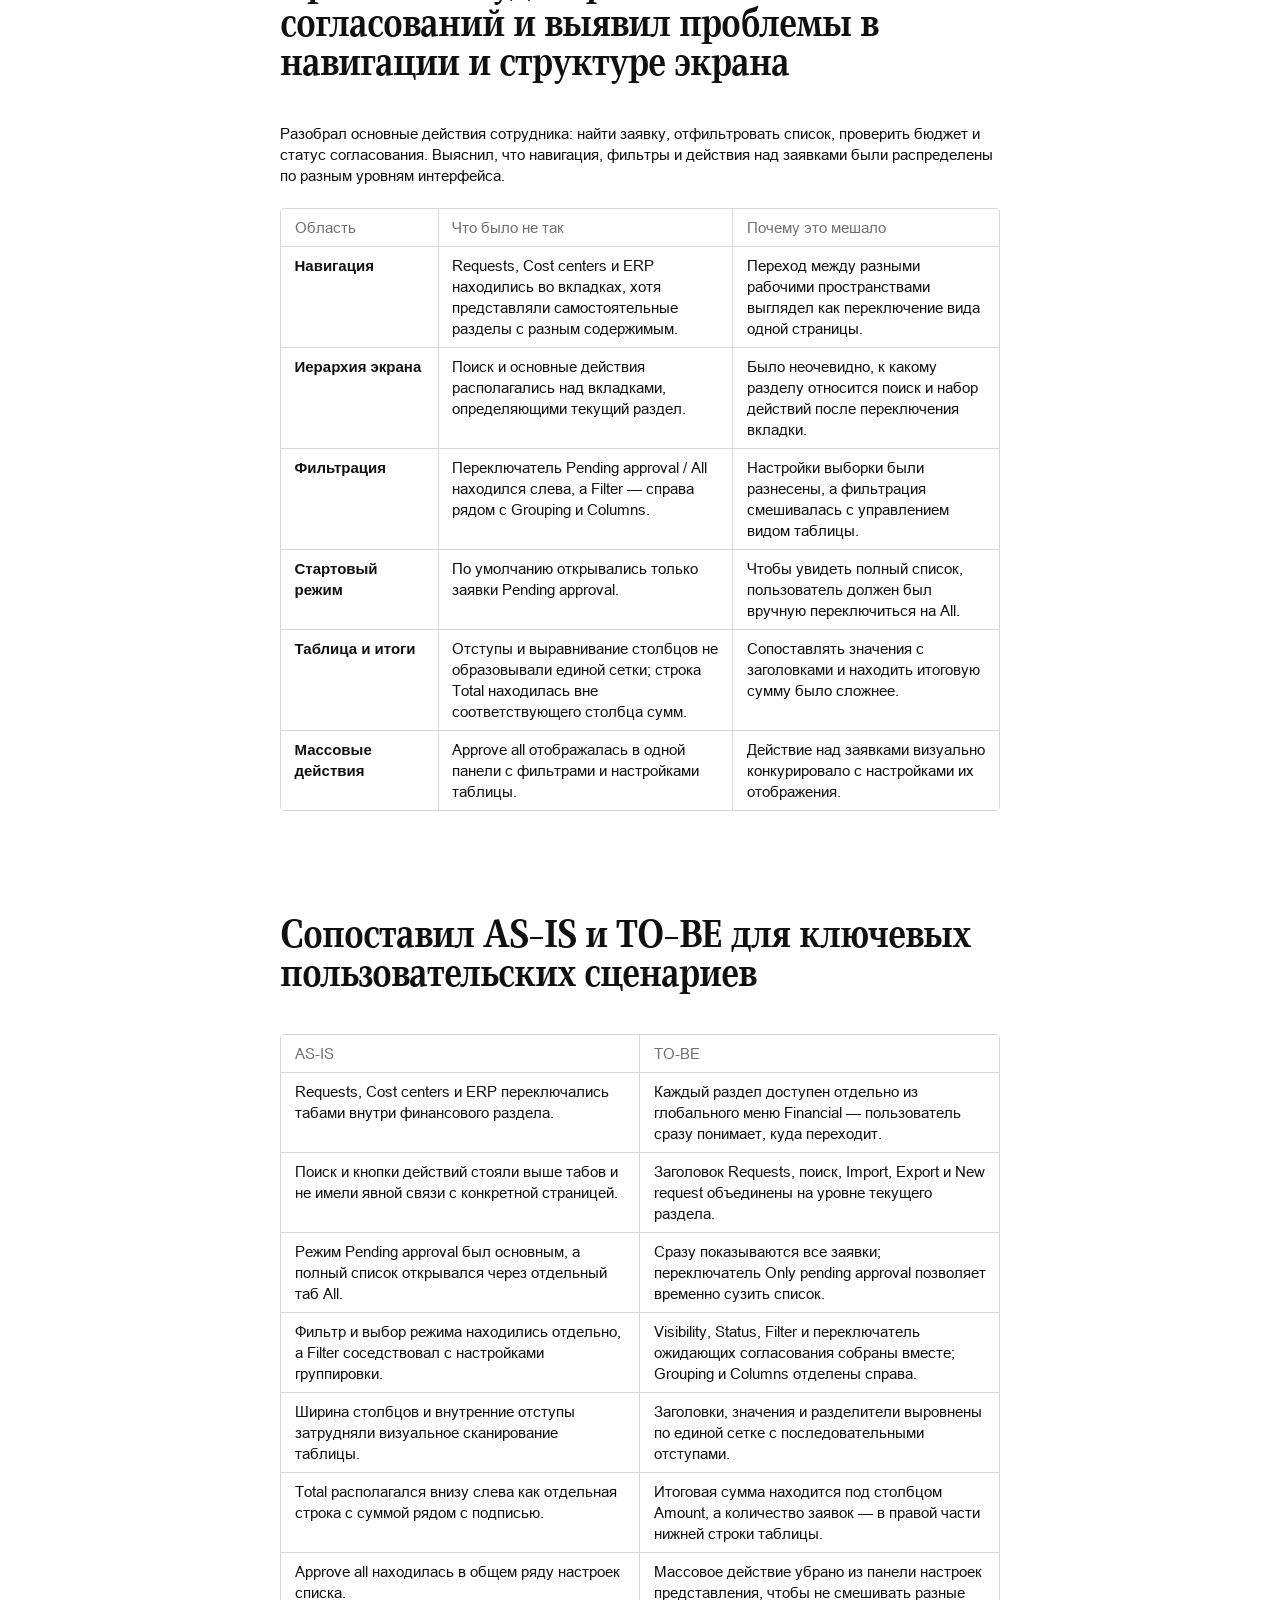
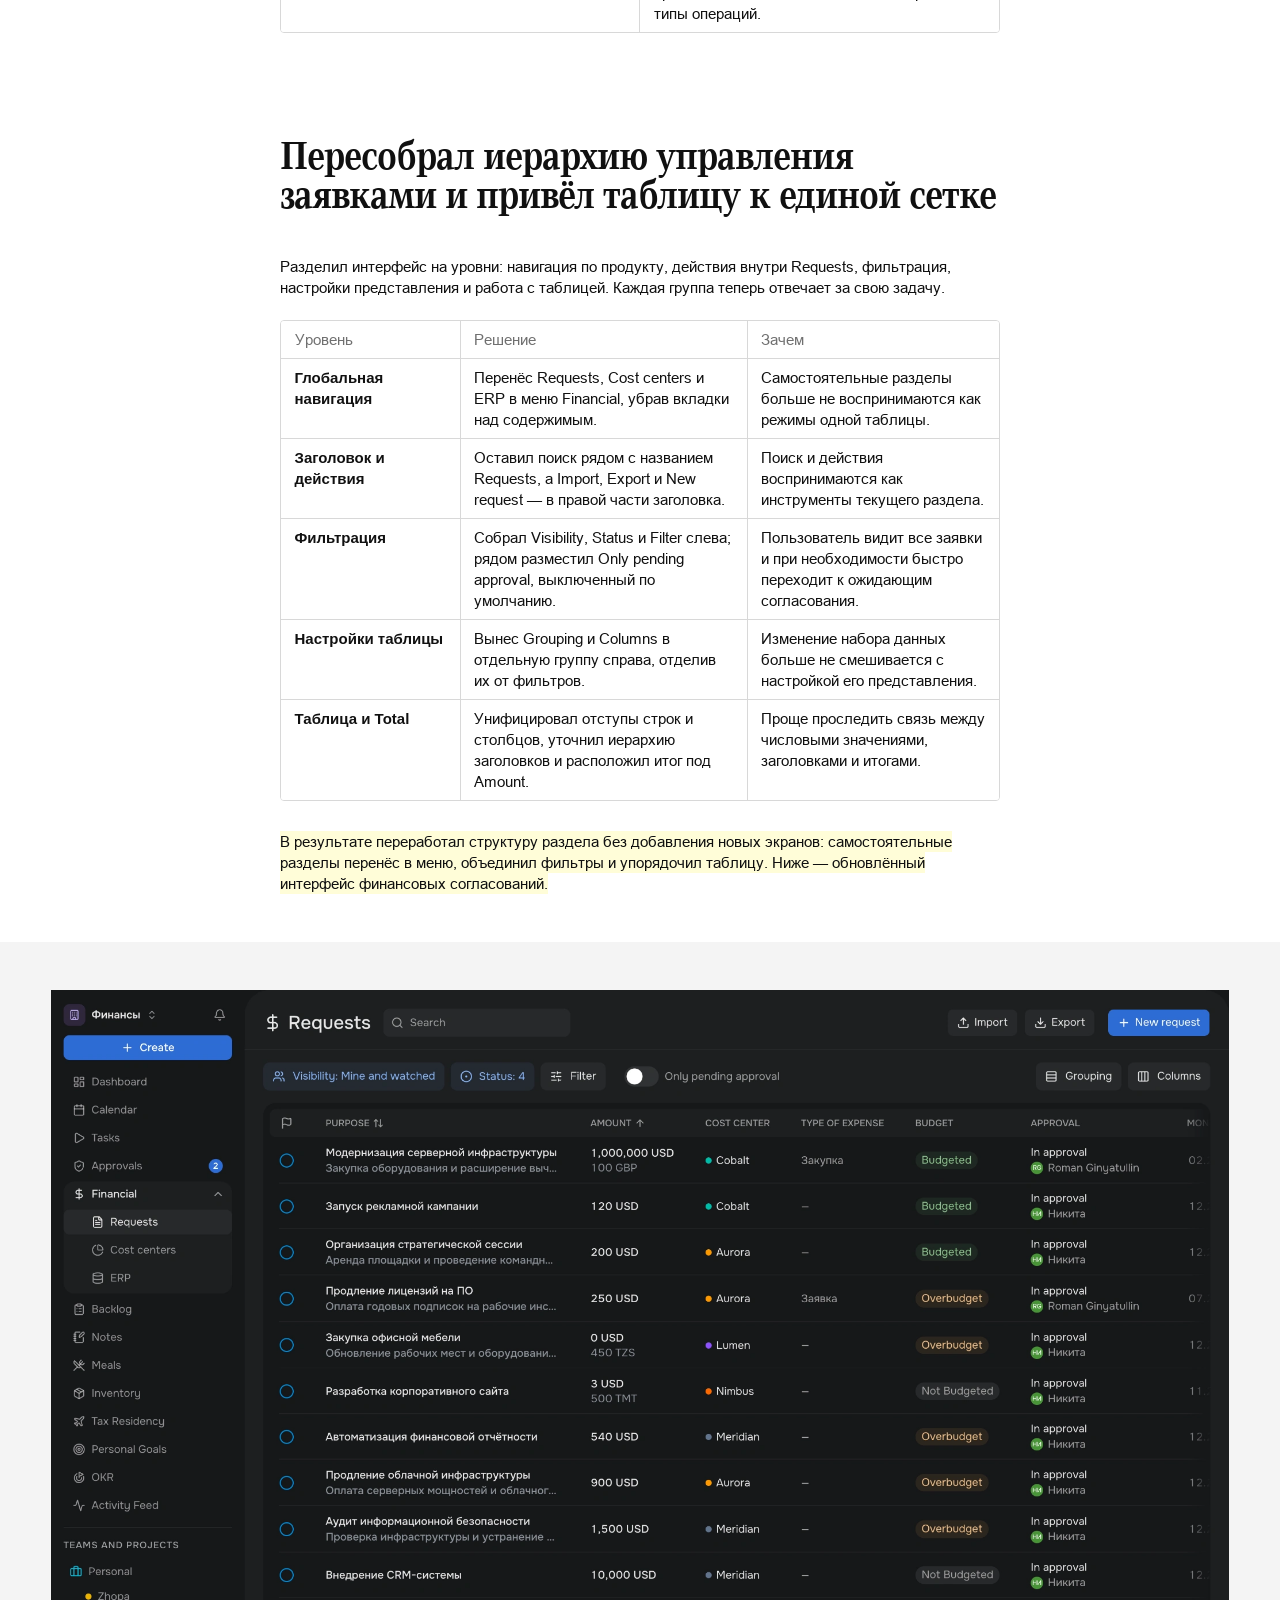
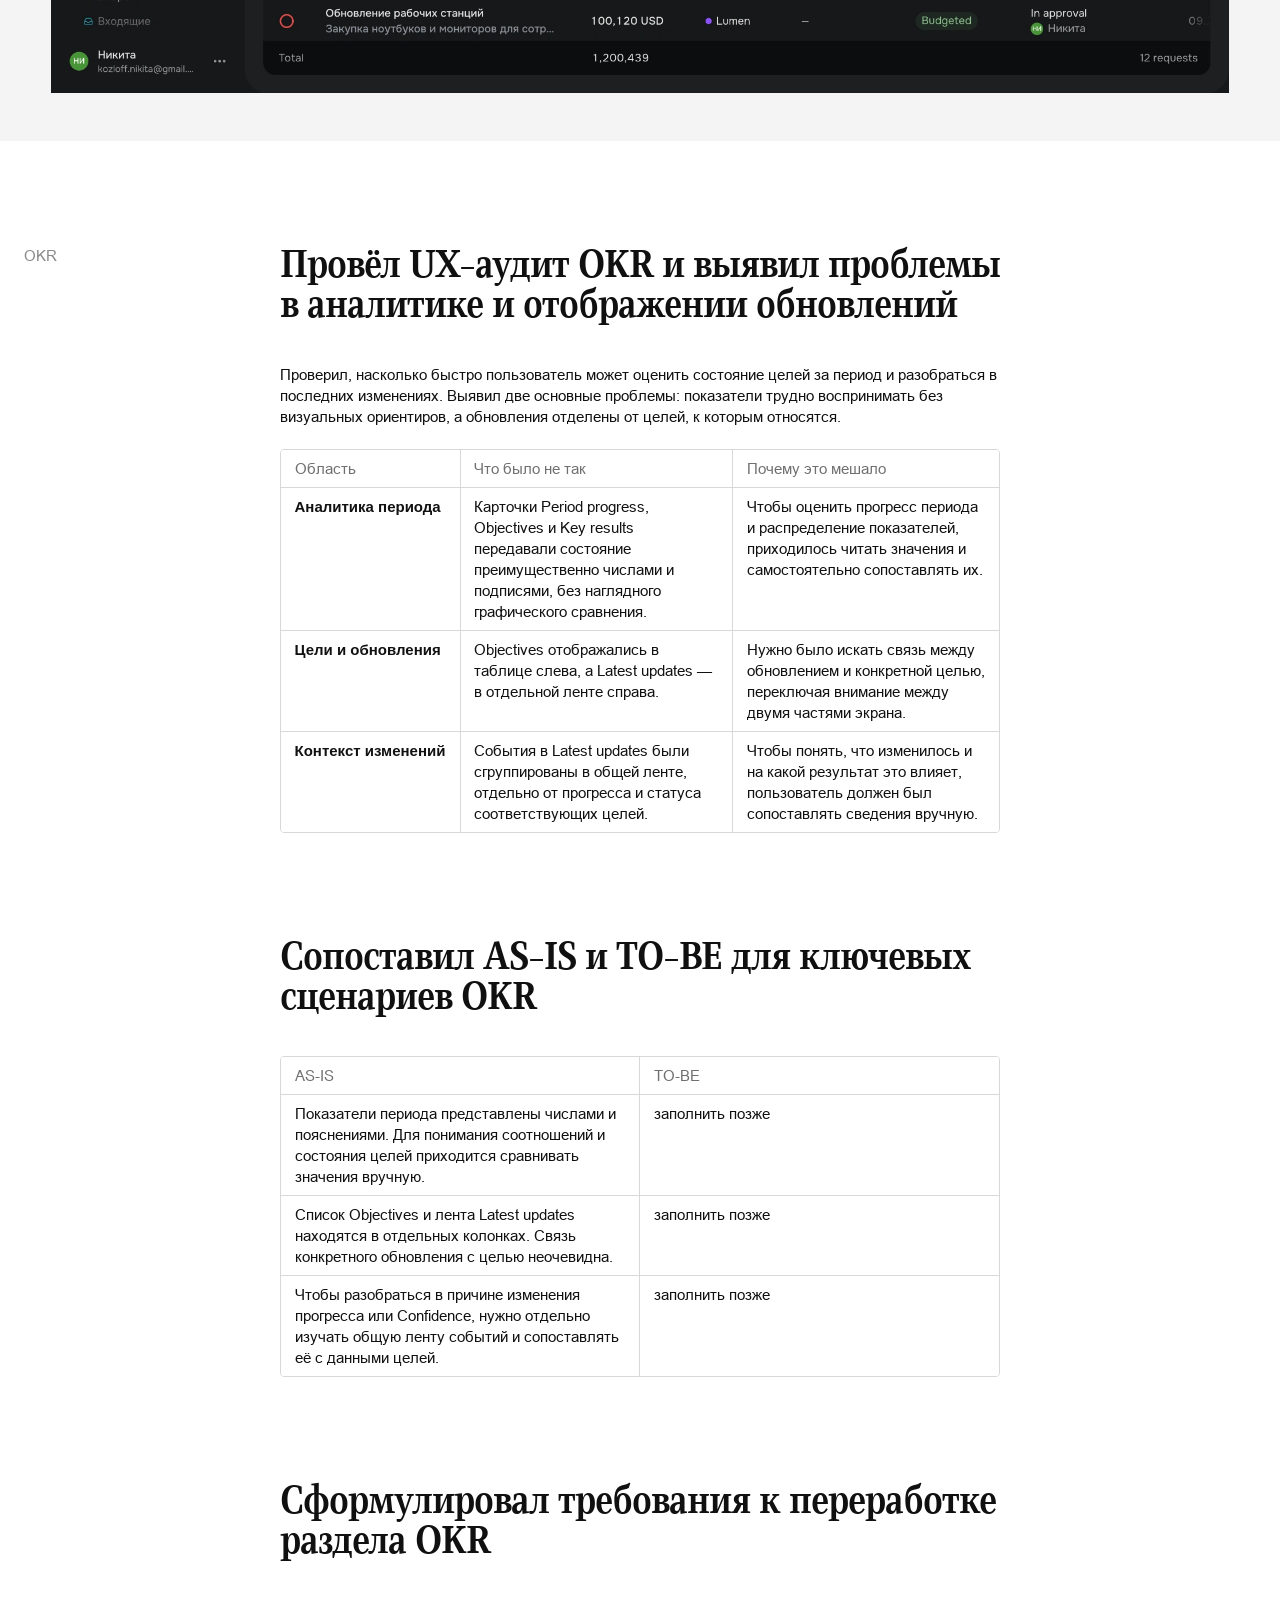
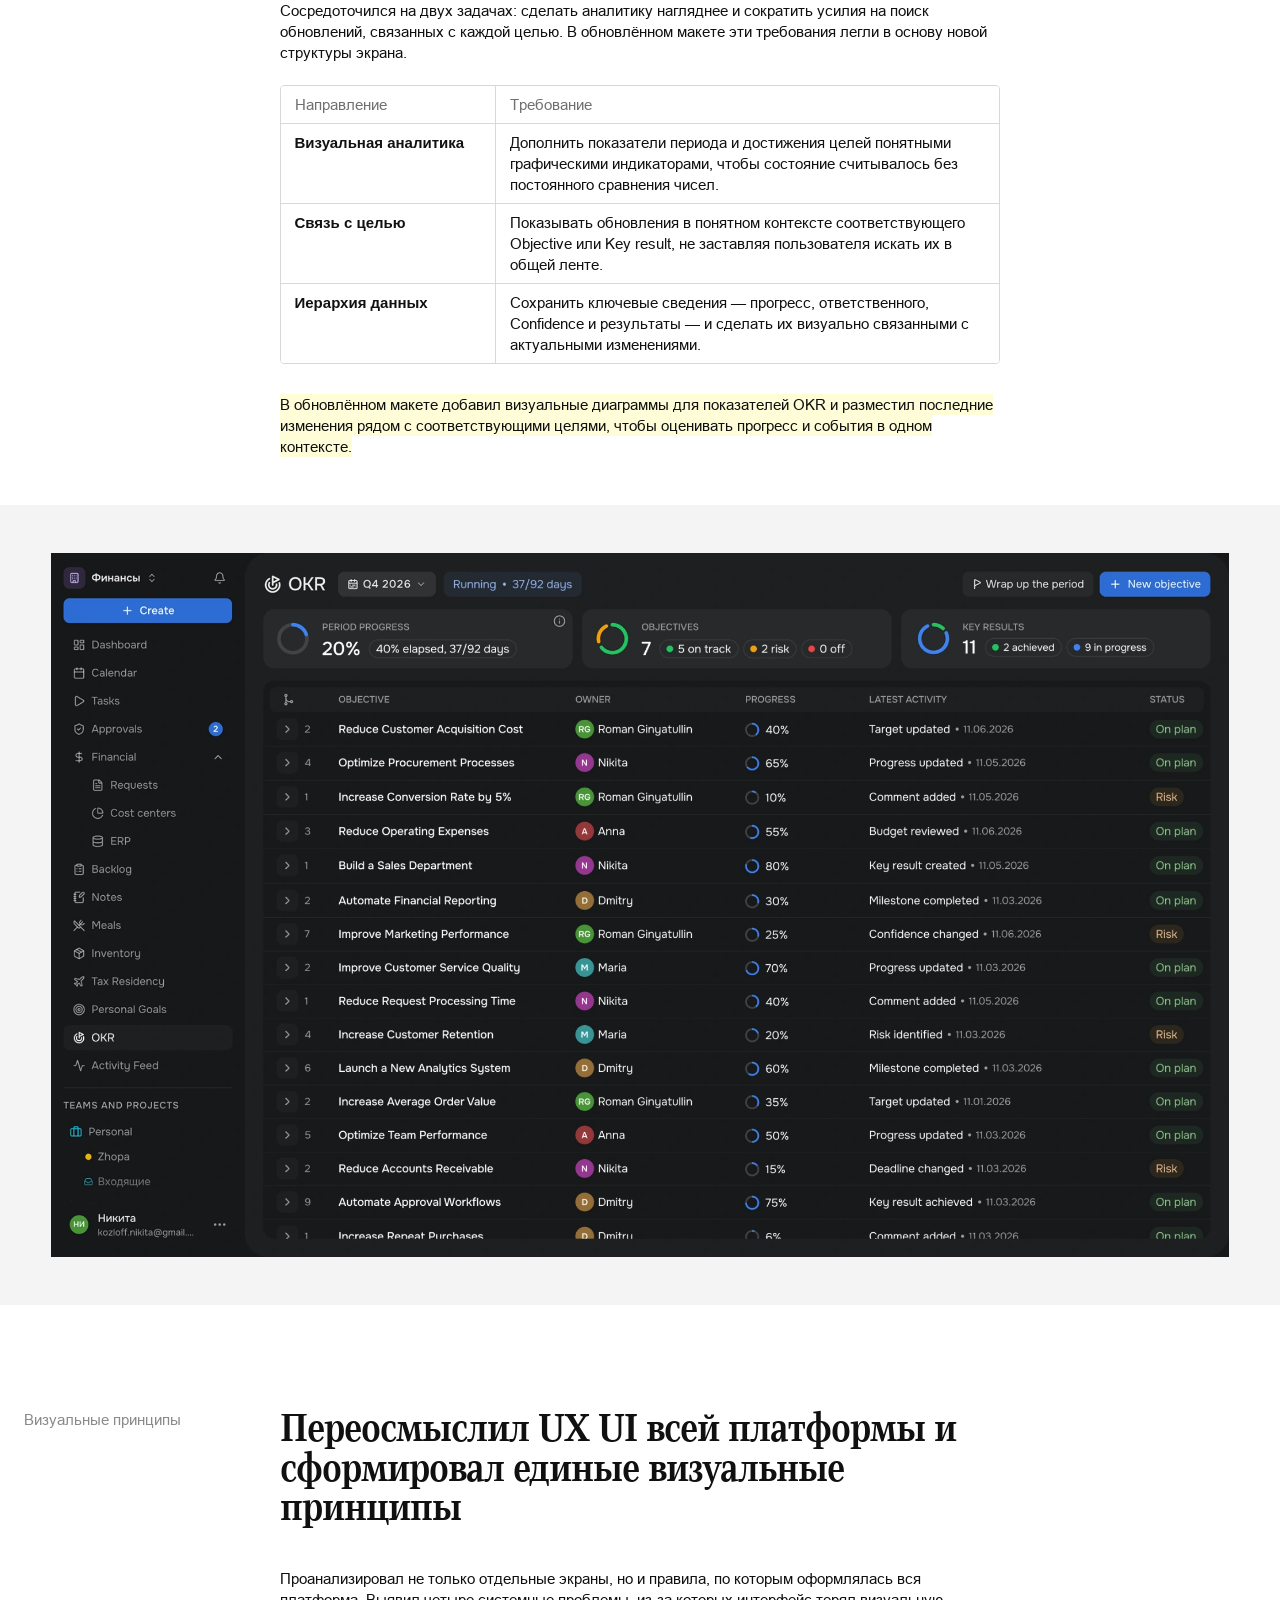
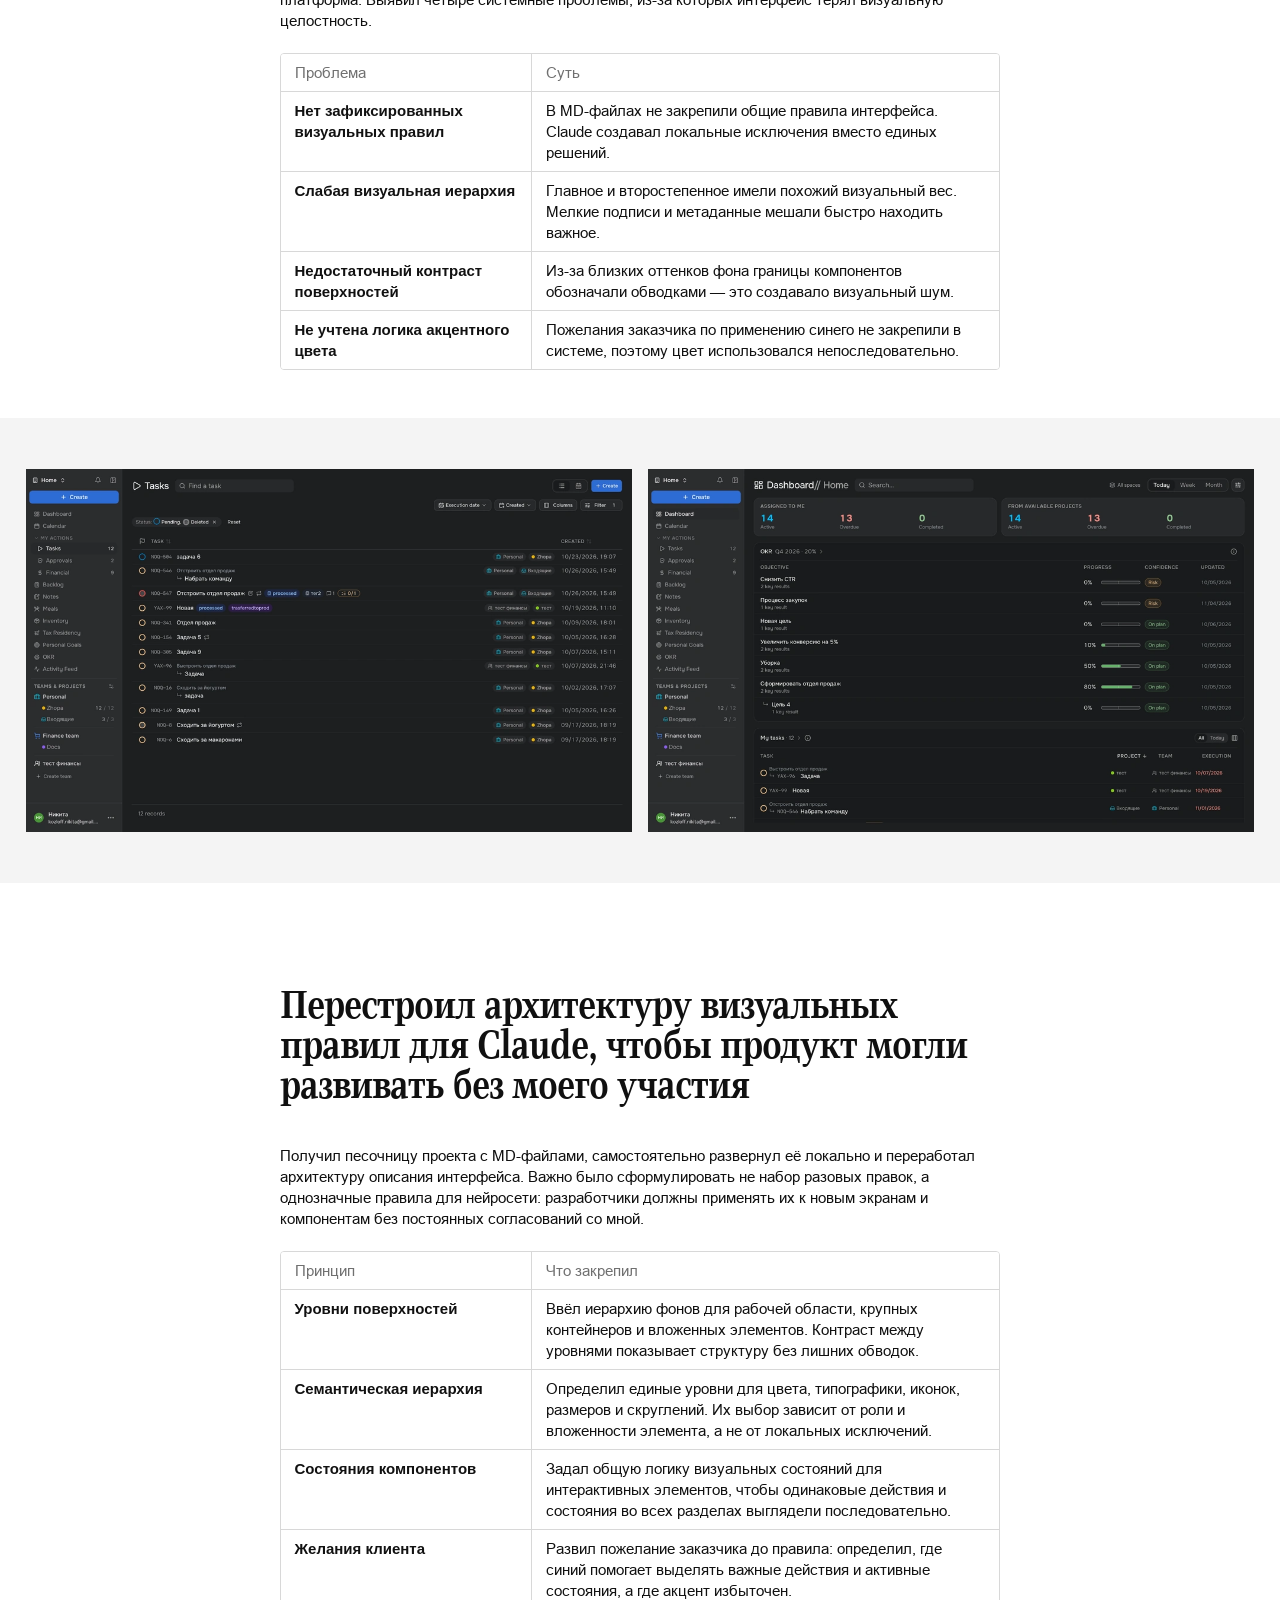
==== commit ef0d22cb: "Refine visual principles labels and shorten anchor menu item" ====
--- a/core-tracker/index.html
+++ b/core-tracker/index.html
@@ -347,8 +347,8 @@
 <tbody>
 <tr><td><strong>Уровни поверхностей</strong></td><td>Ввёл иерархию фонов для рабочей области, крупных контейнеров и вложенных элементов. Контраст между уровнями показывает структуру без лишних обводок.</td></tr>
 <tr><td><strong>Семантическая иерархия</strong></td><td>Определил единые уровни для цвета, типографики, иконок, размеров и скруглений. Их выбор зависит от роли и вложенности элемента, а не от локальных исключений.</td></tr>
-<tr><td><strong>Состояния контролов</strong></td><td>Задал общую логику визуальных состояний для интерактивных элементов, чтобы одинаковые действия и состояния во всех разделах выглядели последовательно.</td></tr>
-<tr><td><strong>Роль синего цвета</strong></td><td>Развил пожелание заказчика до правила: определил, где синий помогает выделять важные действия и активные состояния, а где акцент избыточен.</td></tr>
+<tr><td><strong>Состояния компонентов</strong></td><td>Задал общую логику визуальных состояний для интерактивных элементов, чтобы одинаковые действия и состояния во всех разделах выглядели последовательно.</td></tr>
+<tr><td><strong>Желания клиента</strong></td><td>Развил пожелание заказчика до правила: определил, где синий помогает выделять важные действия и активные состояния, а где акцент избыточен.</td></tr>
 </tbody></table></div></div>
 </section>
 </div>
@@ -362,7 +362,7 @@
 <li><a class="core-nav__link core-nav__sublink" href="#notes" data-nav-key="notes">Заметки</a></li>
 <li><a class="core-nav__link core-nav__sublink" href="#financial-approvals" data-nav-key="financial-approvals">Финансовые согласования</a></li>
 <li><a class="core-nav__link core-nav__sublink" href="#okr" data-nav-key="okr">OKR</a></li>
-<li><a class="core-nav__link core-nav__sublink" href="#visual-principles" data-nav-key="visual-principles">Визуальные принципы</a></li>
+<li><a class="core-nav__link core-nav__sublink" href="#visual-principles" data-nav-key="visual-principles">Система</a></li>
 </ul></li>
 </ul>
 </nav>
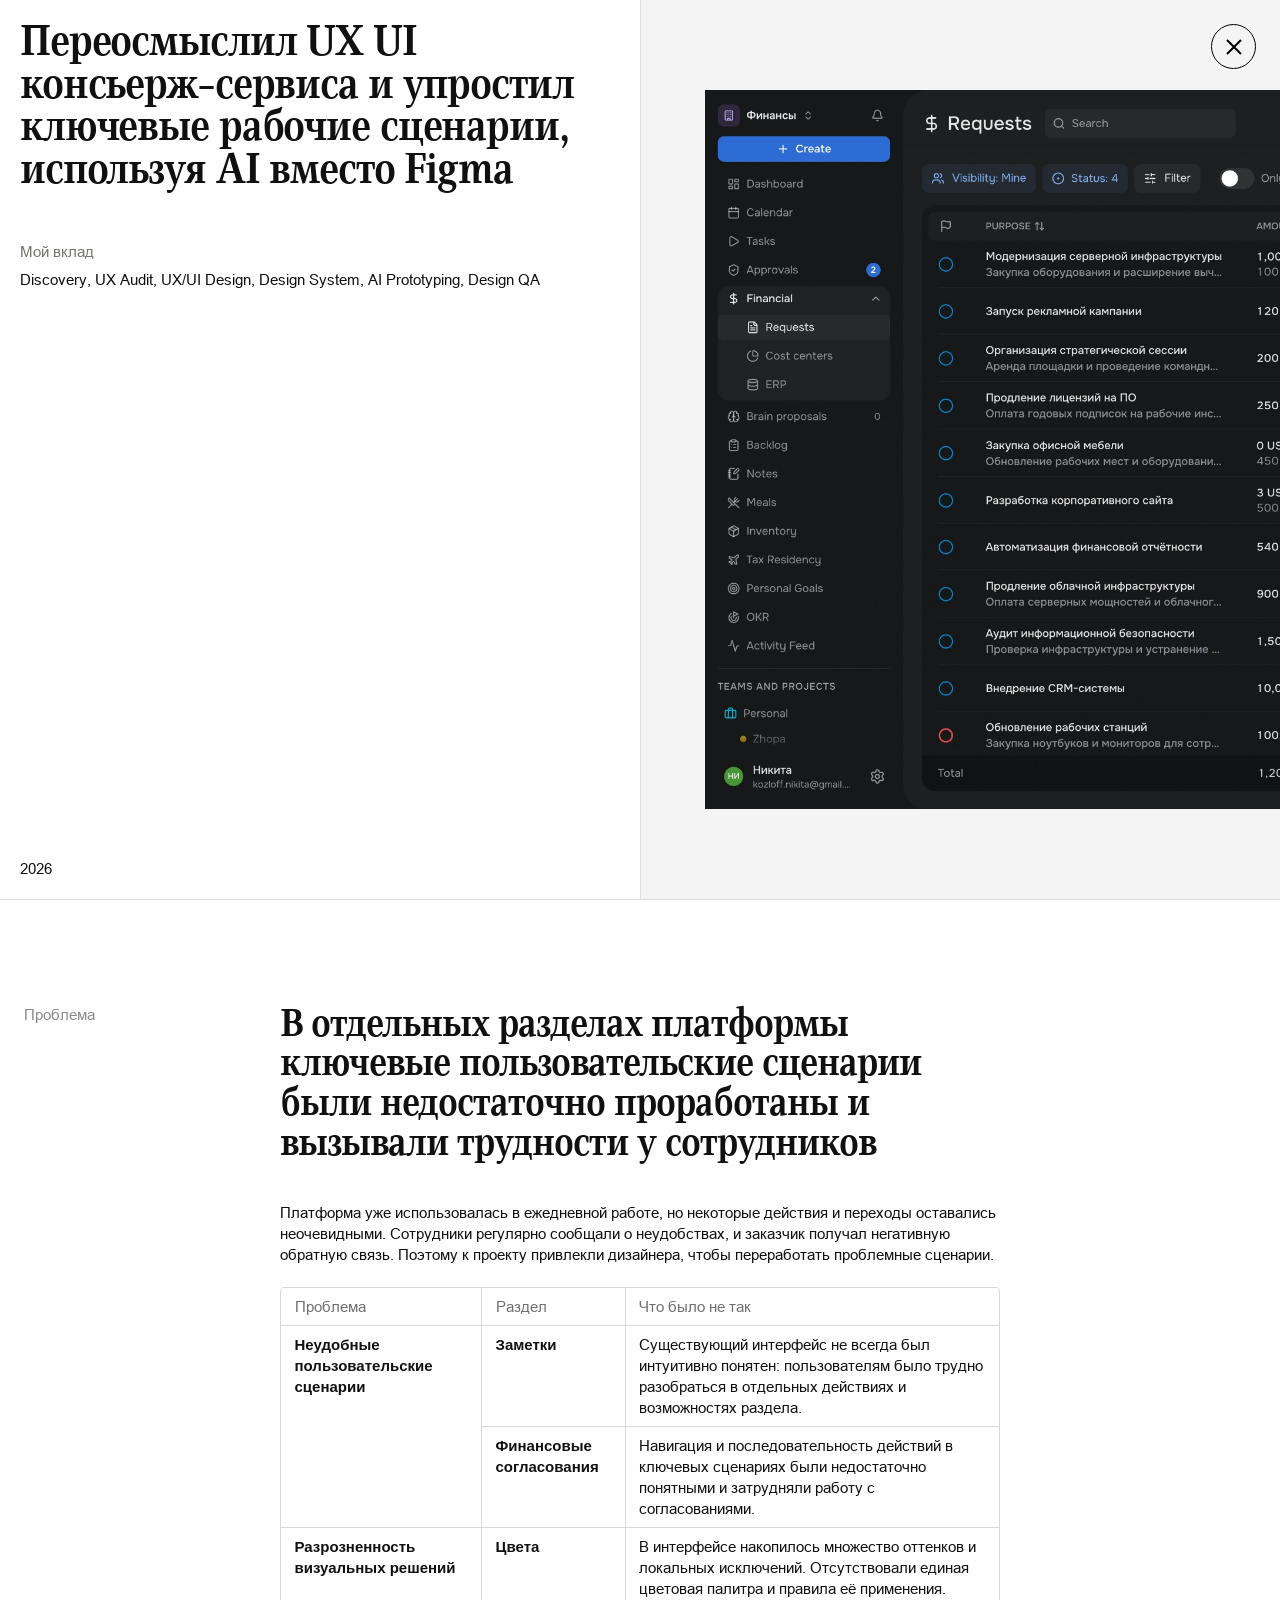
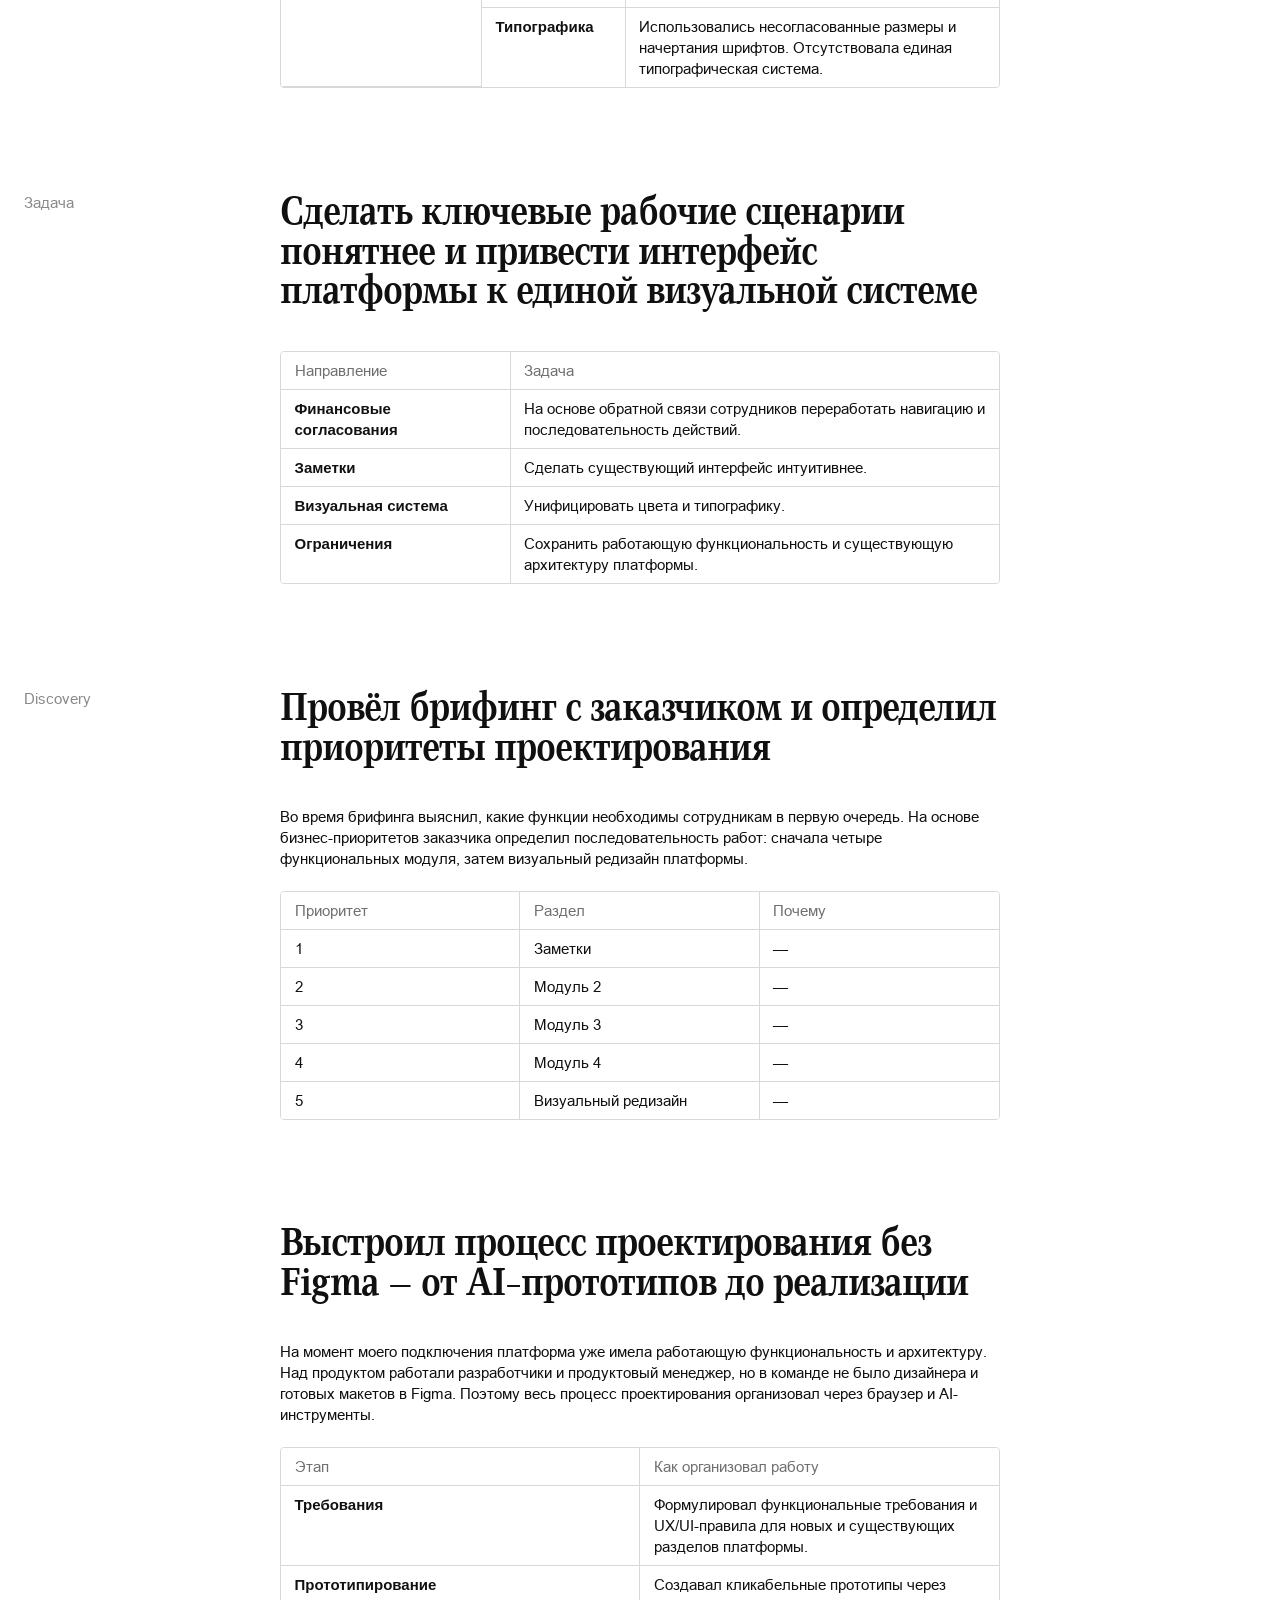
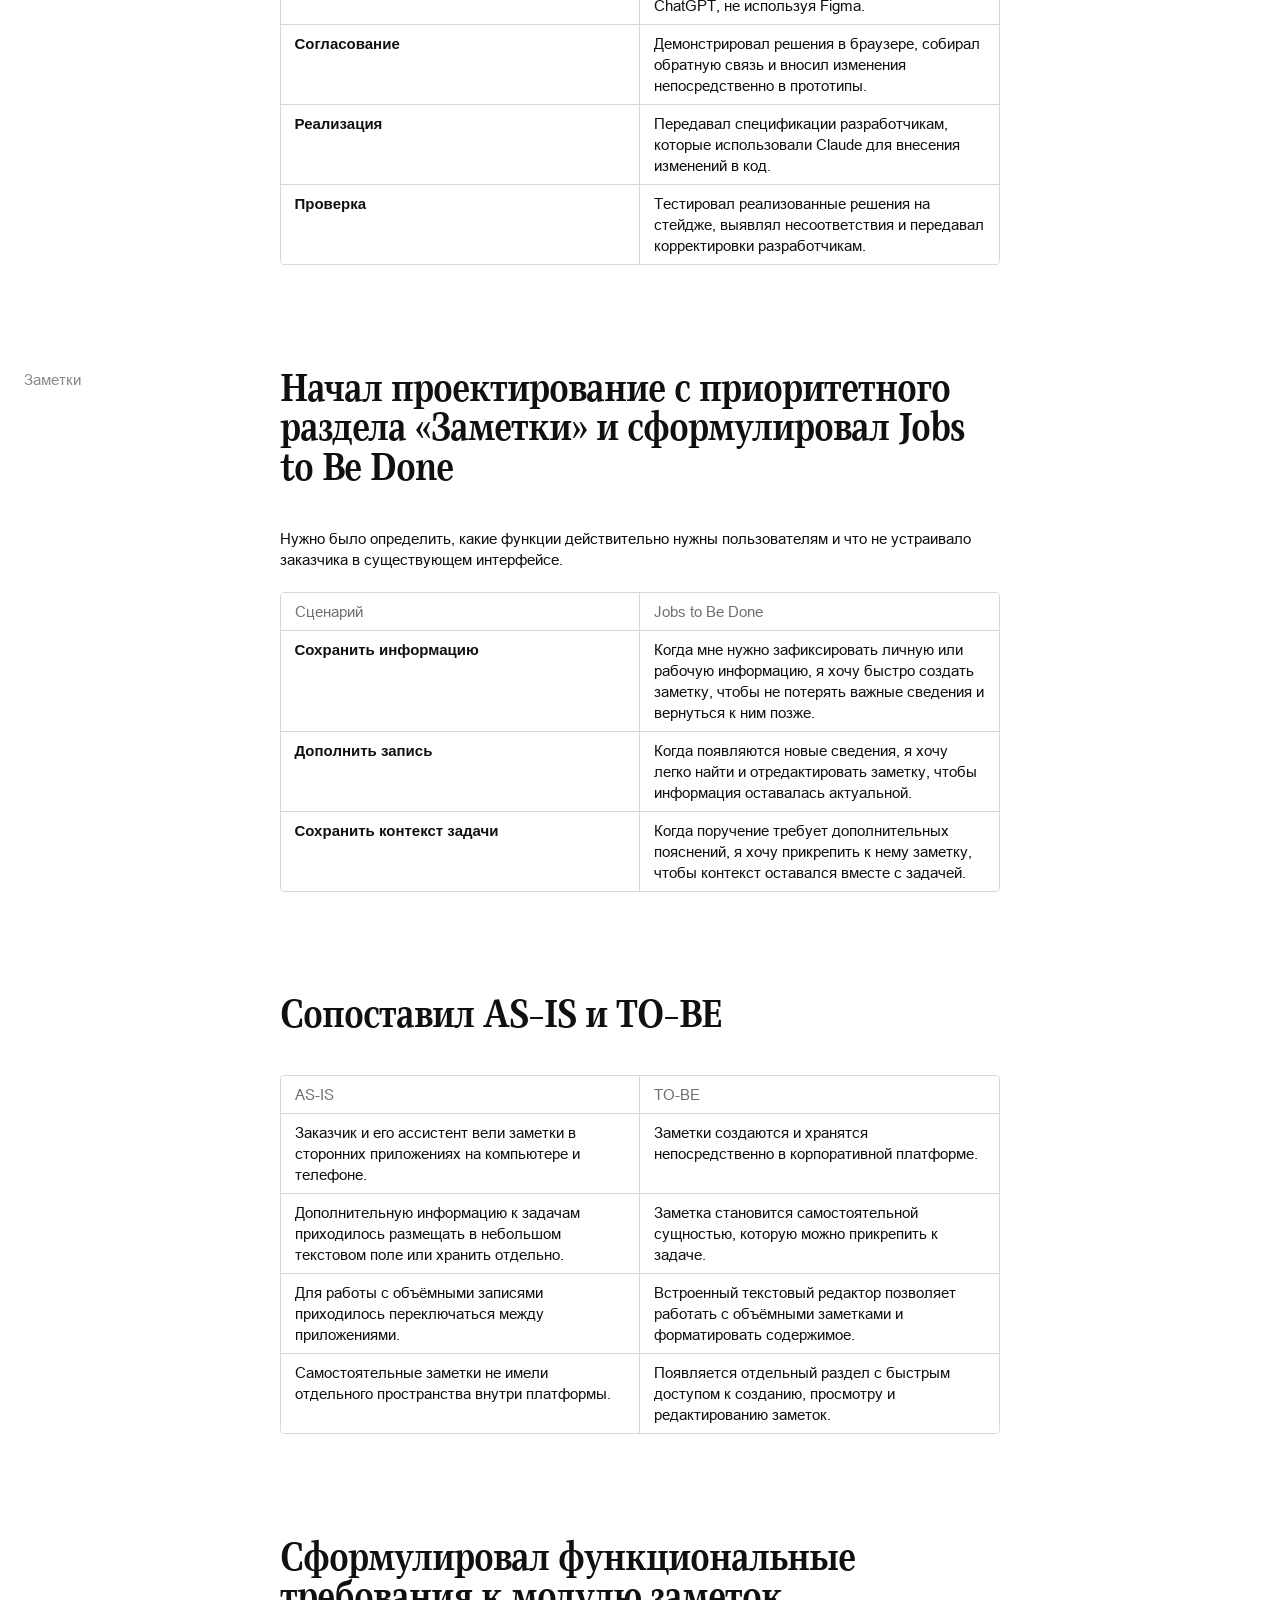
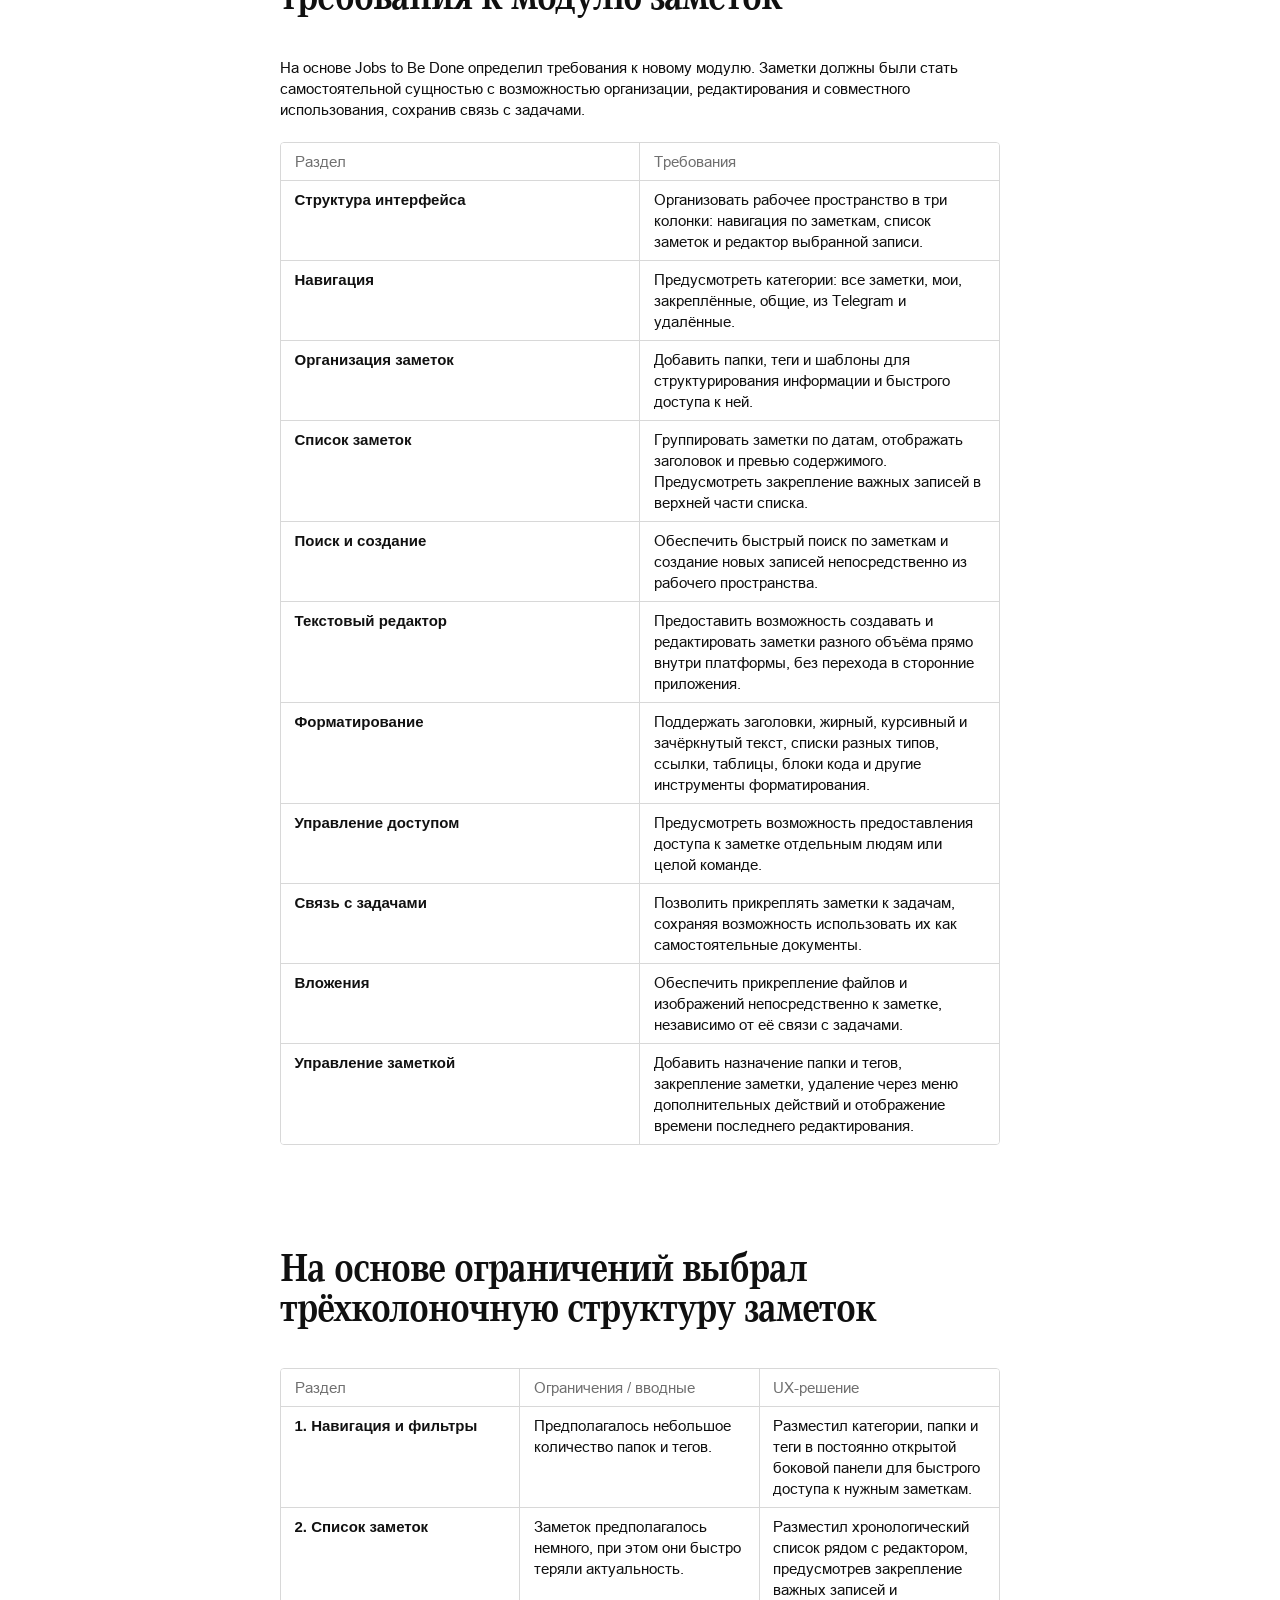
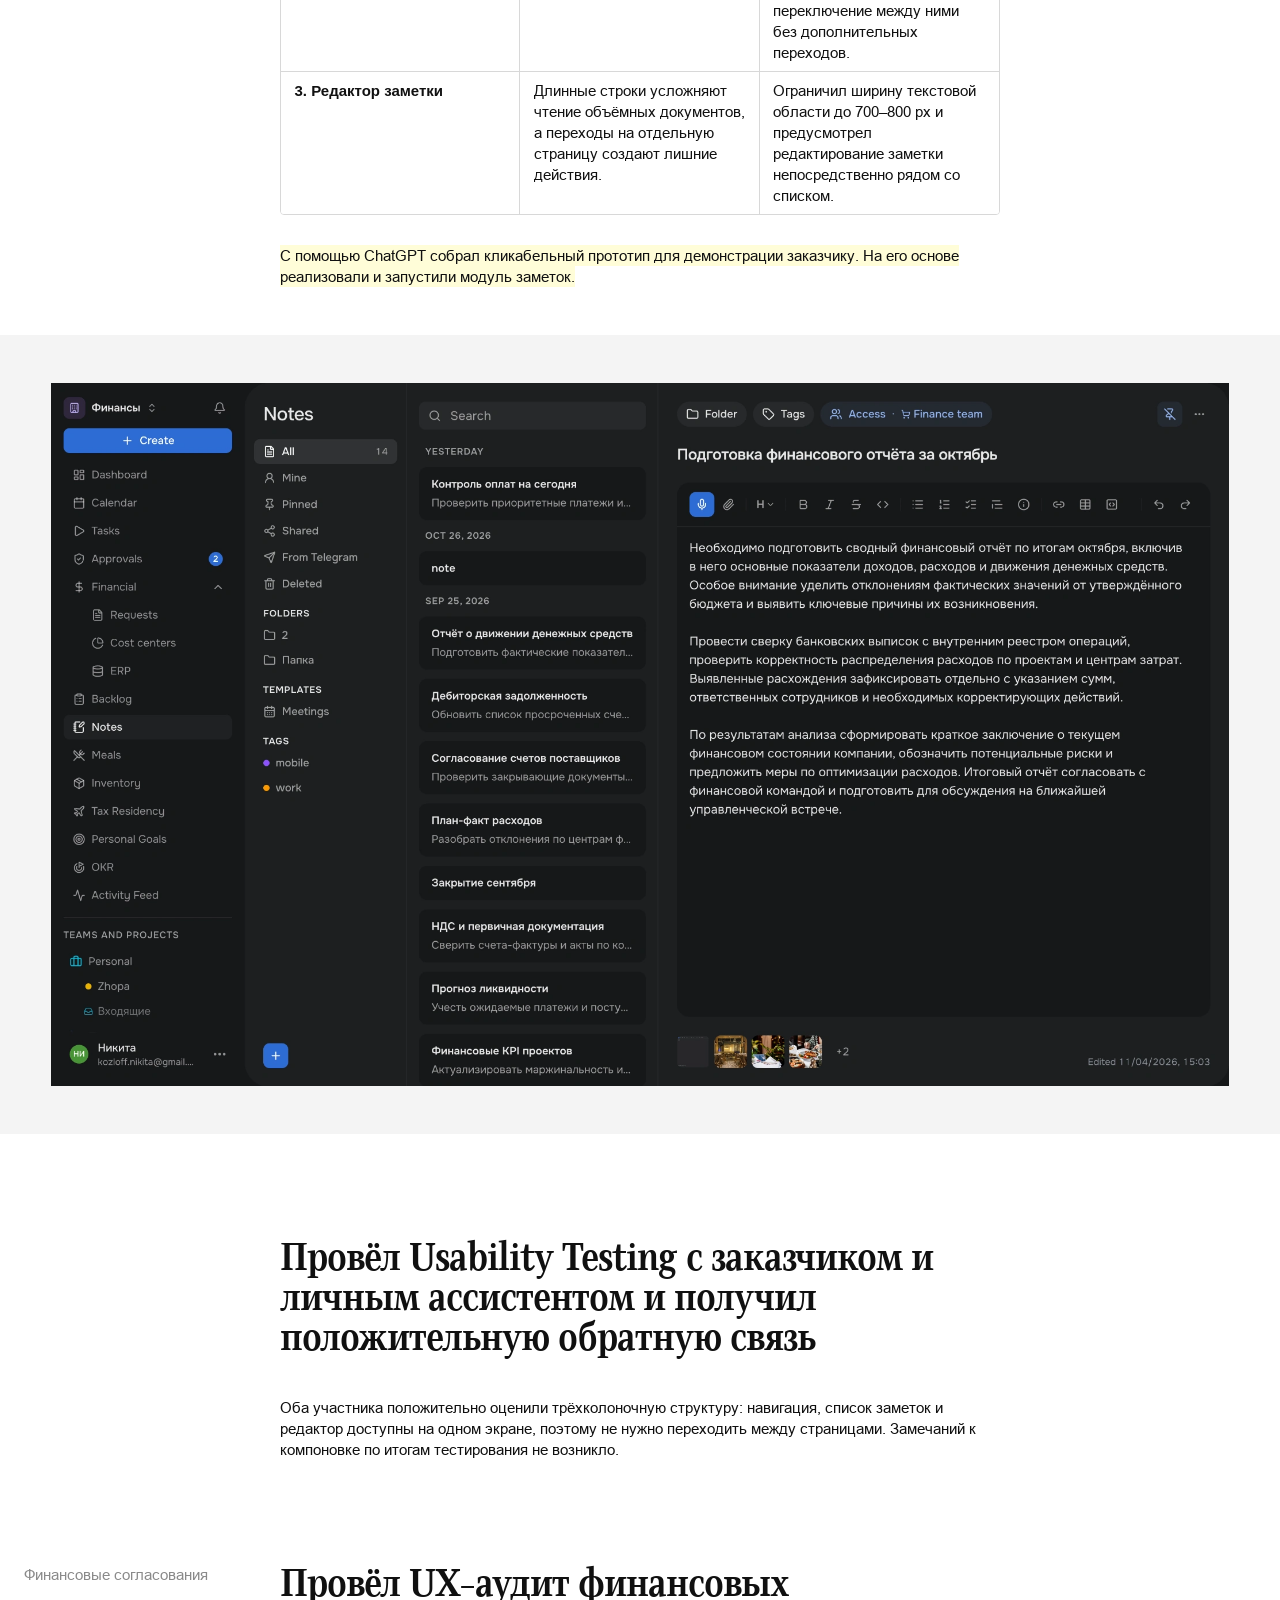
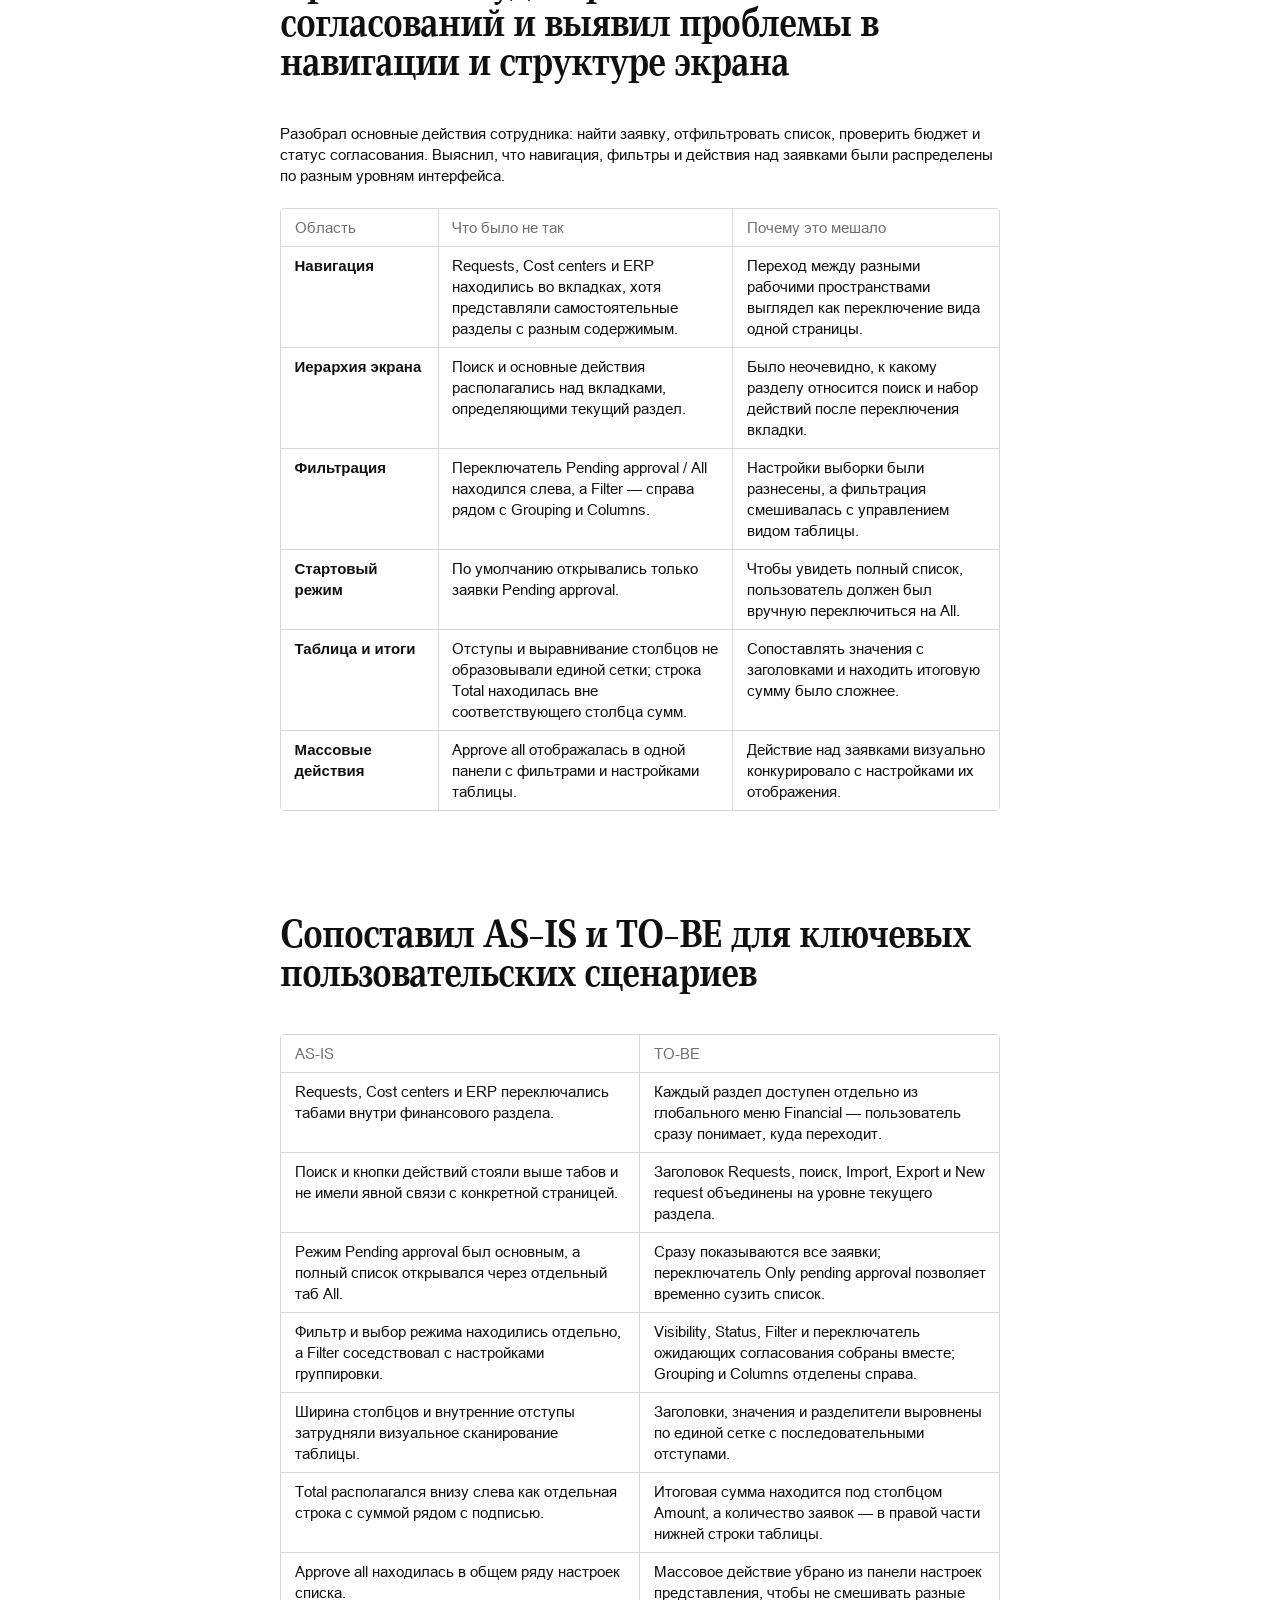
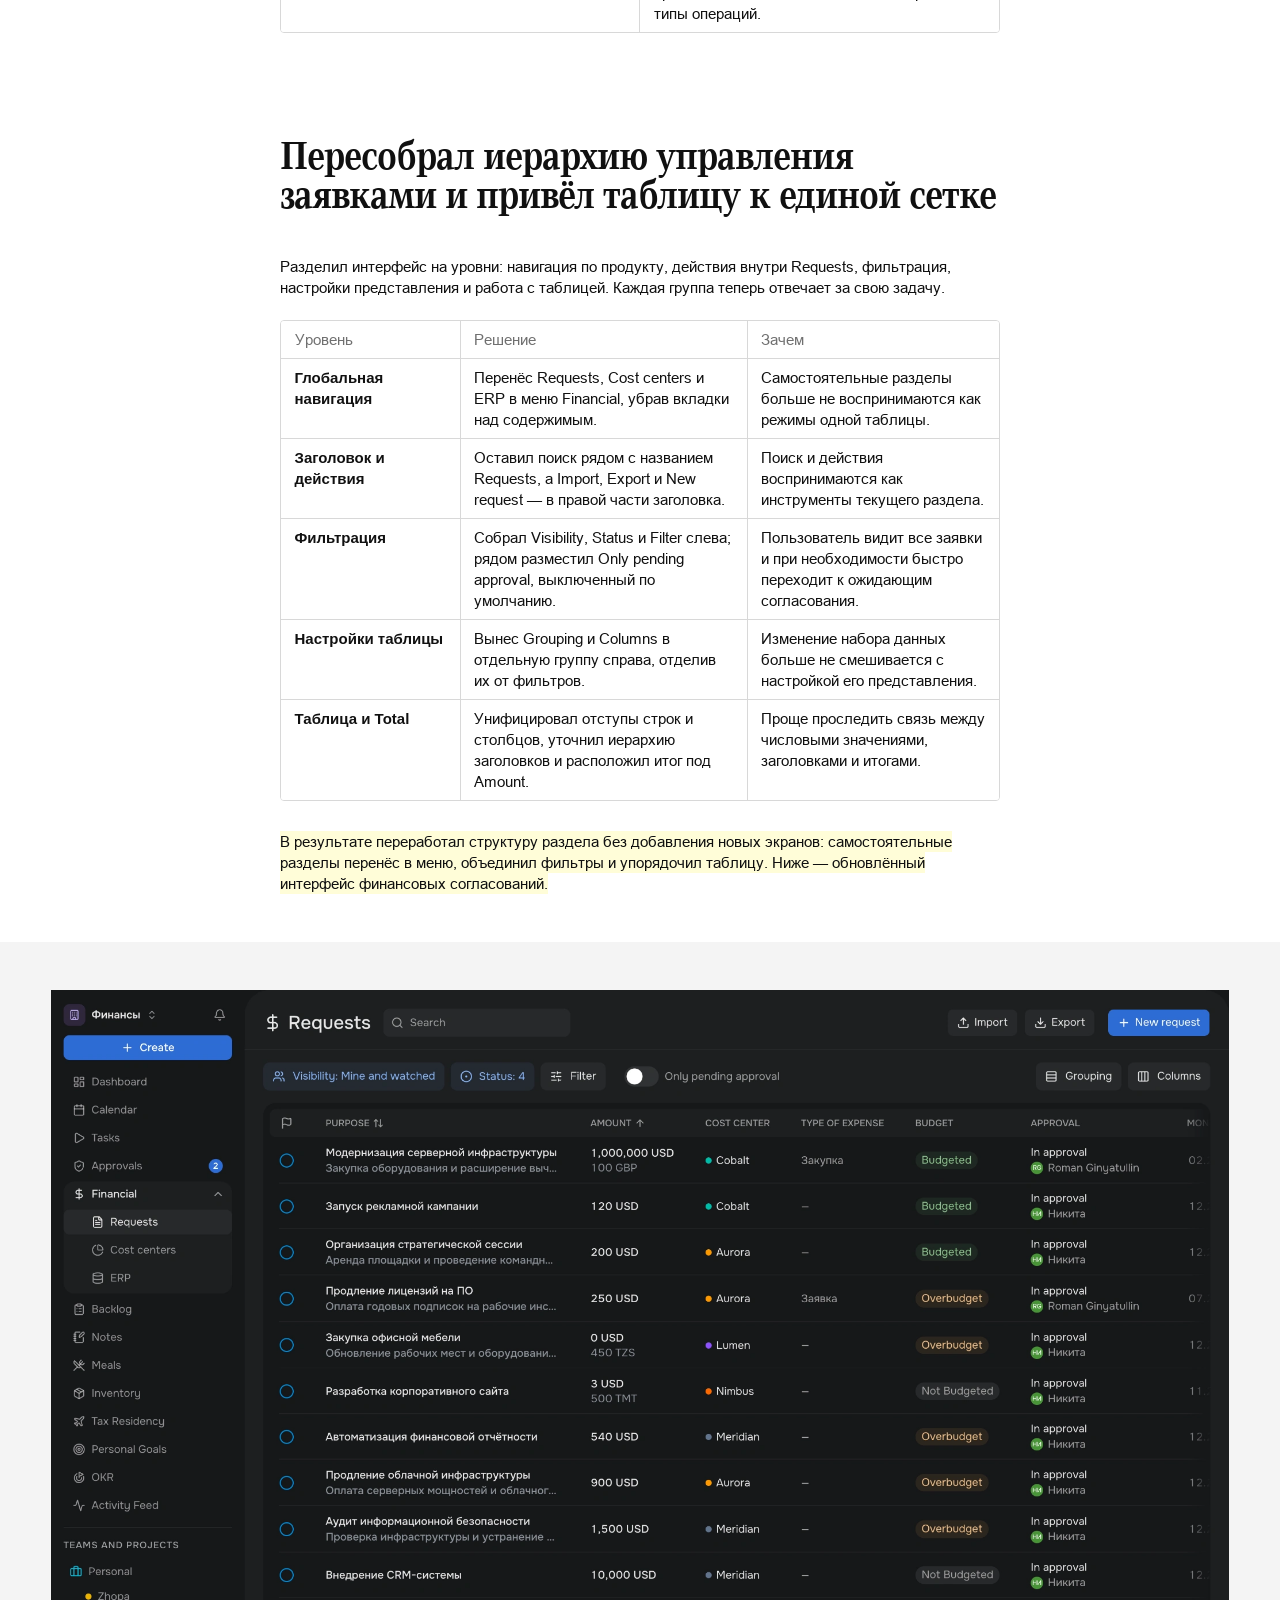
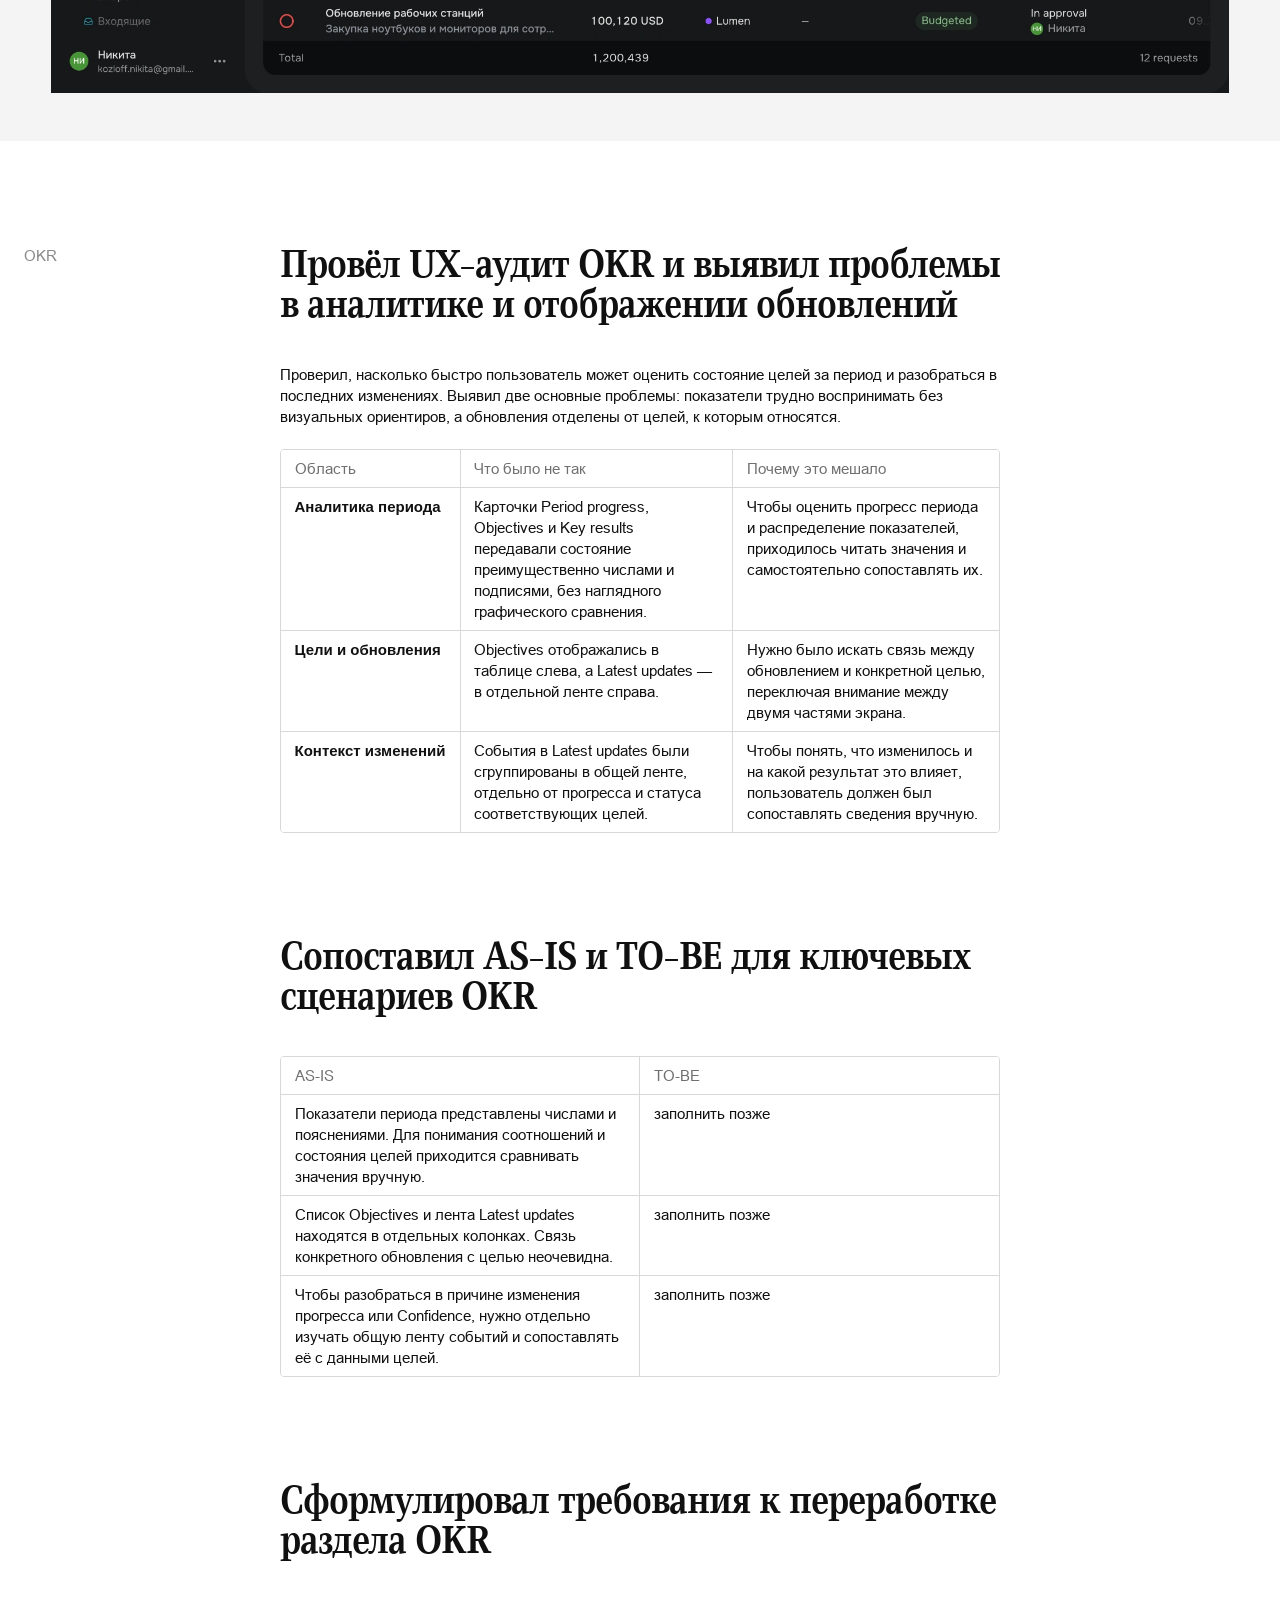
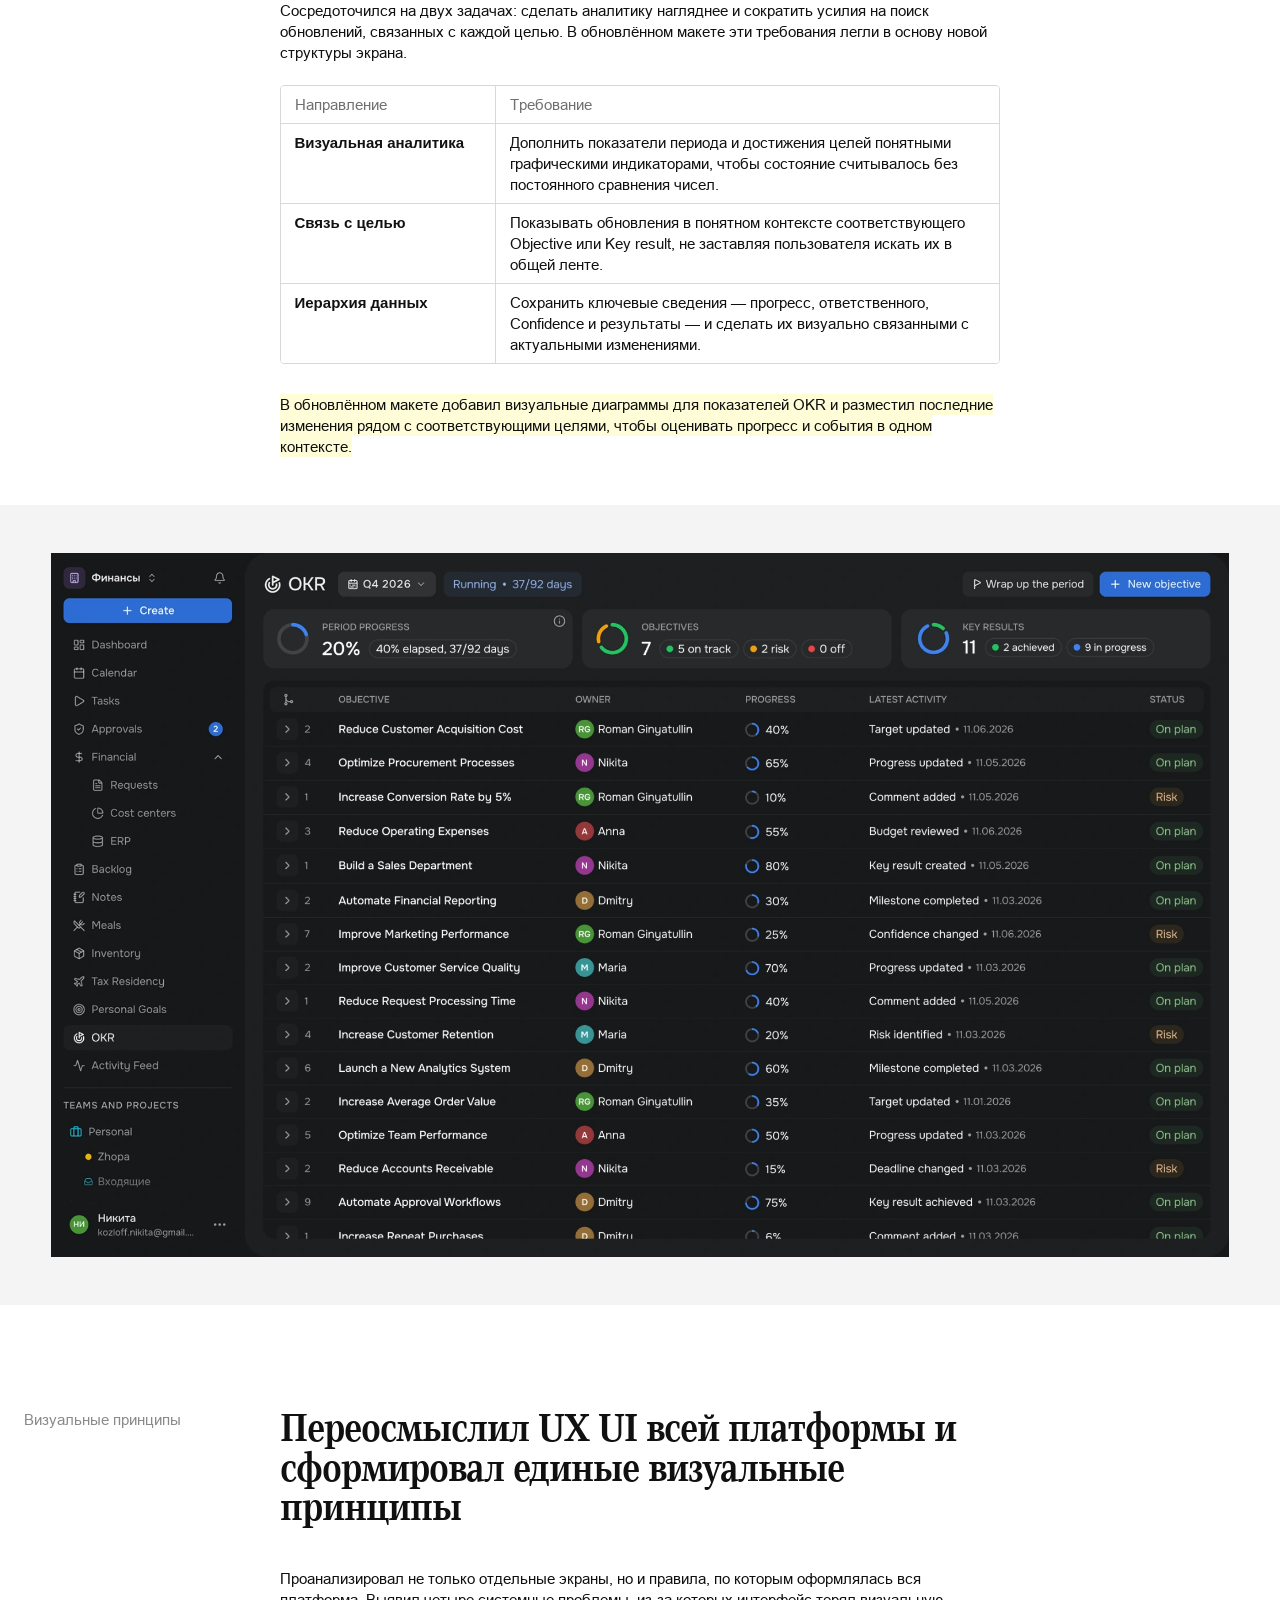
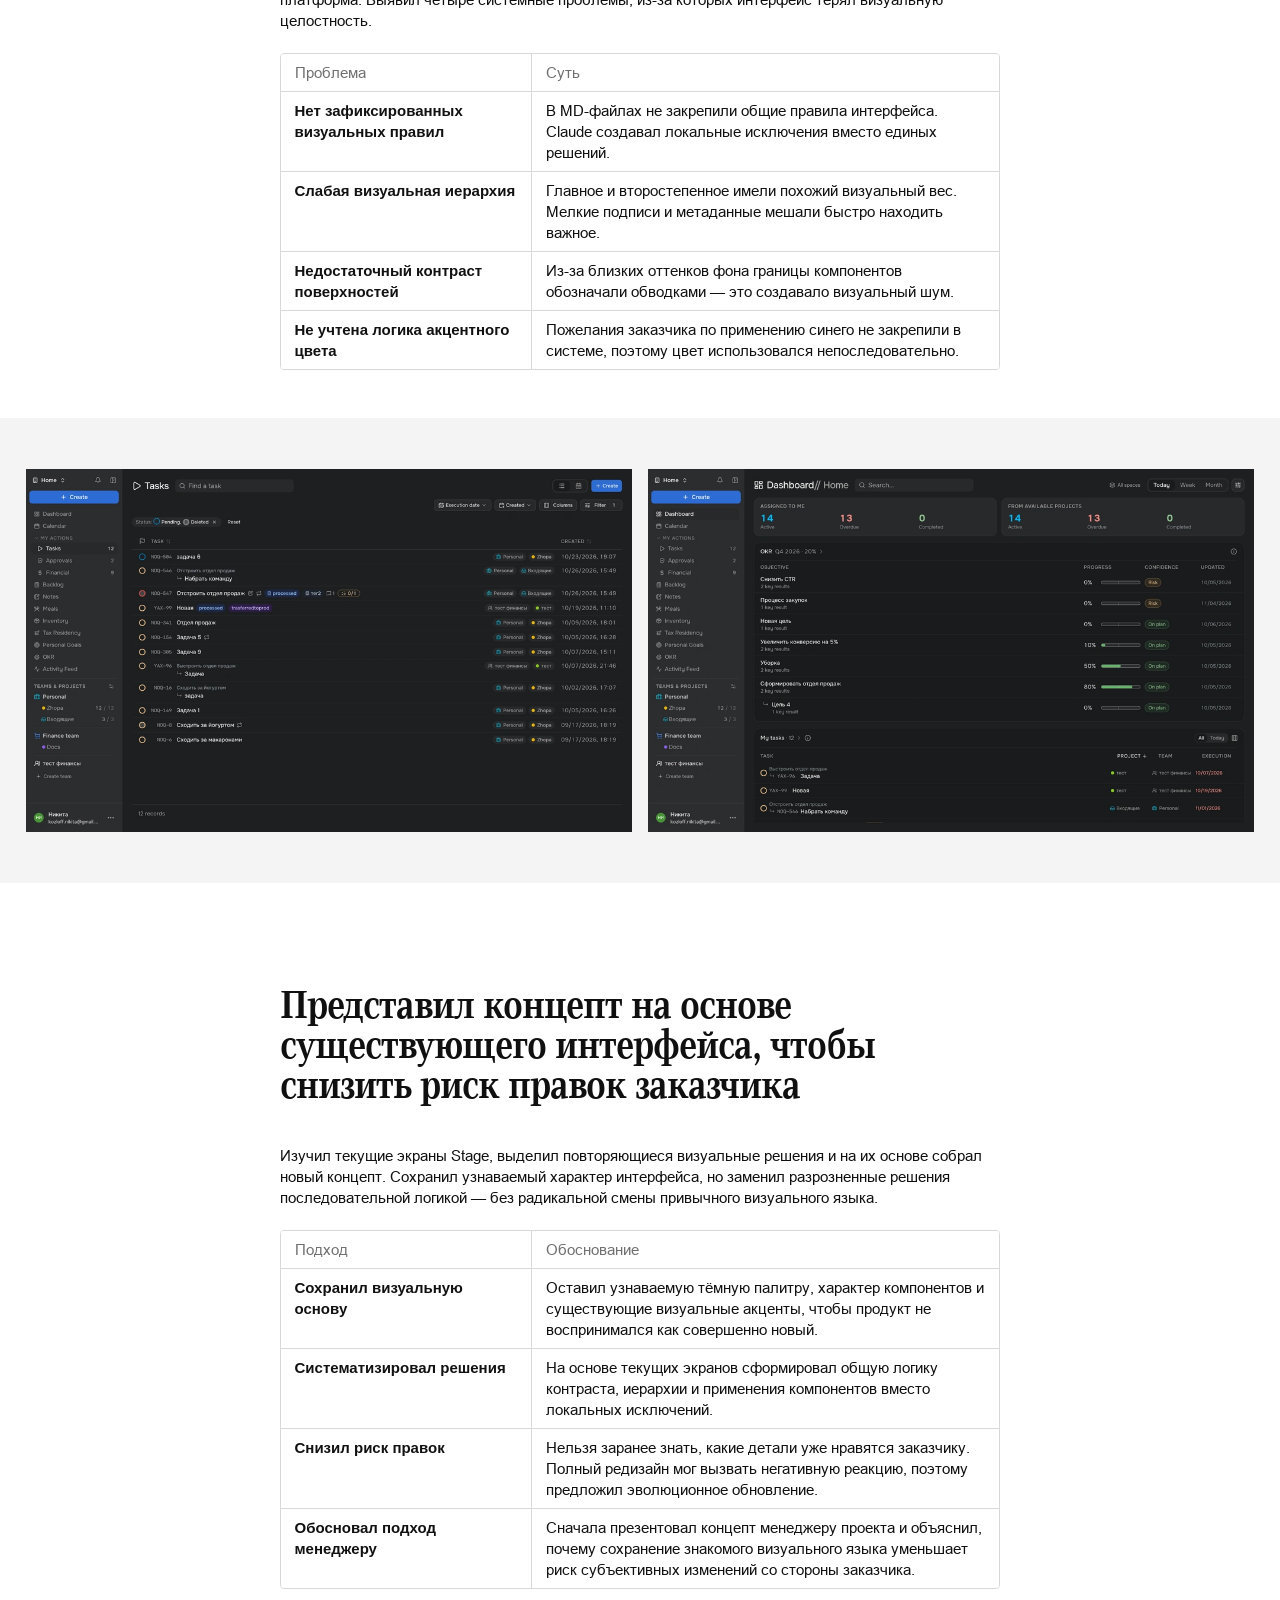
==== commit 3b6b677a: "Add evolutionary concept rationale, review sequence, and three case screens" ====
--- a/core-tracker/index.html
+++ b/core-tracker/index.html
@@ -128,6 +128,34 @@
     padding: 48px var(--page-space);
   }
 }
+
+/* Three approved-concept examples, using the same wide gallery frame. */
+.core-page.x5-page #visual-principles .core-tracker-concept-gallery {
+  grid-template-columns: repeat(3, minmax(0, 1fr));
+  gap: clamp(12px, 1.25vw, 20px);
+  padding: clamp(32px, 4vw, 64px) clamp(16px, 2vw, 32px);
+}
+.core-page.x5-page #visual-principles .core-tracker-concept-gallery .echo-desktop-gallery__item {
+  display: flex;
+  width: 100%;
+  min-width: 0;
+  align-items: center;
+  justify-content: center;
+}
+.core-page.x5-page #visual-principles .core-tracker-concept-gallery .echo-desktop-gallery__image {
+  display: block;
+  width: 100%;
+  height: auto;
+  max-width: 100%;
+  object-fit: contain;
+}
+@media (max-width: 900px) {
+  .core-page.x5-page #visual-principles .core-tracker-concept-gallery {
+    grid-template-columns: minmax(0, 1fr);
+    gap: 24px;
+    padding: 48px var(--page-space);
+  }
+}
 </style>
 </head>
 <body class="core-page core-page--condensed typography-only x5-page">
@@ -338,6 +366,26 @@
 <div class="echo-desktop-gallery__item"><img class="echo-desktop-gallery__image" src="../assets/core-tracker-visual-before-tasks-hq-2048w.webp" srcset="../assets/core-tracker-visual-before-tasks-hq-1024w.webp 1024w, ../assets/core-tracker-visual-before-tasks-hq-2048w.webp 2048w" sizes="(max-width: 900px) 100vw, calc(50vw - 32px)" width="2048" height="1224" alt="Исходный экран Tasks: таблица задач и множество вторичных элементов" loading="lazy" decoding="async" /></div>
 <div class="echo-desktop-gallery__item"><img class="echo-desktop-gallery__image" src="../assets/core-tracker-visual-before-dashboard-hq-2048w.webp" srcset="../assets/core-tracker-visual-before-dashboard-hq-1024w.webp 1024w, ../assets/core-tracker-visual-before-dashboard-hq-2048w.webp 2048w" sizes="(max-width: 900px) 100vw, calc(50vw - 32px)" width="2048" height="1224" alt="Исходный экран Dashboard: аналитика, OKR и список задач" loading="lazy" decoding="async" /></div>
 </div></div>
+
+
+<div class="case-block case-block--echo-registration"><h2 class="case-heading">Представил концепт на основе существующего интерфейса, чтобы снизить риск правок заказчика</h2>
+<p class="case-lead x5-copy">Изучил текущие экраны Stage, выделил повторяющиеся визуальные решения и на их основе собрал новый концепт. Сохранил узнаваемый характер интерфейса, но заменил разрозненные решения последовательной логикой — без радикальной смены привычного визуального языка.</p>
+<div class="case-outline-table-wrap x5-table-wrap"><table class="case-outline-table x5-table">
+<colgroup><col style="width:35%"><col style="width:65%"></colgroup>
+<thead><tr><th scope="col">Подход</th><th scope="col">Обоснование</th></tr></thead>
+<tbody>
+<tr><td><strong>Сохранил визуальную основу</strong></td><td>Оставил узнаваемую тёмную палитру, характер компонентов и существующие визуальные акценты, чтобы продукт не воспринимался как совершенно новый.</td></tr>
+<tr><td><strong>Систематизировал решения</strong></td><td>На основе текущих экранов сформировал общую логику контраста, иерархии и применения компонентов вместо локальных исключений.</td></tr>
+<tr><td><strong>Снизил риск правок</strong></td><td>Нельзя заранее знать, какие детали уже нравятся заказчику. Полный редизайн мог вызвать негативную реакцию, поэтому предложил эволюционное обновление.</td></tr>
+<tr><td><strong>Обосновал подход менеджеру</strong></td><td>Сначала презентовал концепт менеджеру проекта и объяснил, почему сохранение знакомого визуального языка уменьшает риск субъективных изменений со стороны заказчика.</td></tr>
+</tbody></table></div>
+<div class="echo-desktop-gallery core-tracker-concept-gallery" aria-label="Экраны концепта в разделах Заметки, Финансовые согласования и OKR">
+<div class="echo-desktop-gallery__item"><img class="echo-desktop-gallery__image" src="../assets/core-tracker-notes-updated-2048w.webp" srcset="../assets/core-tracker-notes-updated-1024w.webp 1024w, ../assets/core-tracker-notes-updated-2048w.webp 2048w, ../assets/core-tracker-notes-updated-3072w.webp 3072w" sizes="(max-width: 900px) 100vw, 33vw" width="2048" height="1223" alt="Концепт интерфейса заметок: навигация, список и редактор" loading="lazy" decoding="async" /></div>
+<div class="echo-desktop-gallery__item"><img class="echo-desktop-gallery__image" src="../assets/core-tracker-approvals-redesign-2048w.webp" srcset="../assets/core-tracker-approvals-redesign-1024w.webp 1024w, ../assets/core-tracker-approvals-redesign-2048w.webp 2048w, ../assets/core-tracker-approvals-redesign-3072w.webp 3072w" sizes="(max-width: 900px) 100vw, 33vw" width="2048" height="1223" alt="Концепт Financial Requests: единые фильтры и таблица заявок" loading="lazy" decoding="async" /></div>
+<div class="echo-desktop-gallery__item"><img class="echo-desktop-gallery__image" src="../assets/core-tracker-okr-redesign-2048w.webp" srcset="../assets/core-tracker-okr-redesign-1024w.webp 1024w, ../assets/core-tracker-okr-redesign-2048w.webp 2048w, ../assets/core-tracker-okr-redesign-3072w.webp 3072w" sizes="(max-width: 900px) 100vw, 33vw" width="2048" height="1224" alt="Концепт OKR: визуальные индикаторы прогресса и обновления в контексте целей" loading="lazy" decoding="async" /></div>
+</div>
+<p class="case-highlight x5-conclusion"><span class="case-conclusion-mark">Менеджер проекта поддержал концепт и согласился с выбранным подходом. Затем концепт представили заказчику — он получил одобрение.</span></p>
+</div>
 
 <div class="case-block"><h2 class="case-heading">Перестроил архитектуру визуальных правил для Claude, чтобы продукт могли развивать без моего участия</h2>
 <p class="case-lead x5-copy">Получил песочницу проекта с MD-файлами, самостоятельно развернул её локально и переработал архитектуру описания интерфейса. Важно было сформулировать не набор разовых правок, а однозначные правила для нейросети: разработчики должны применять их к новым экранам и компонентам без постоянных согласований со мной.</p>
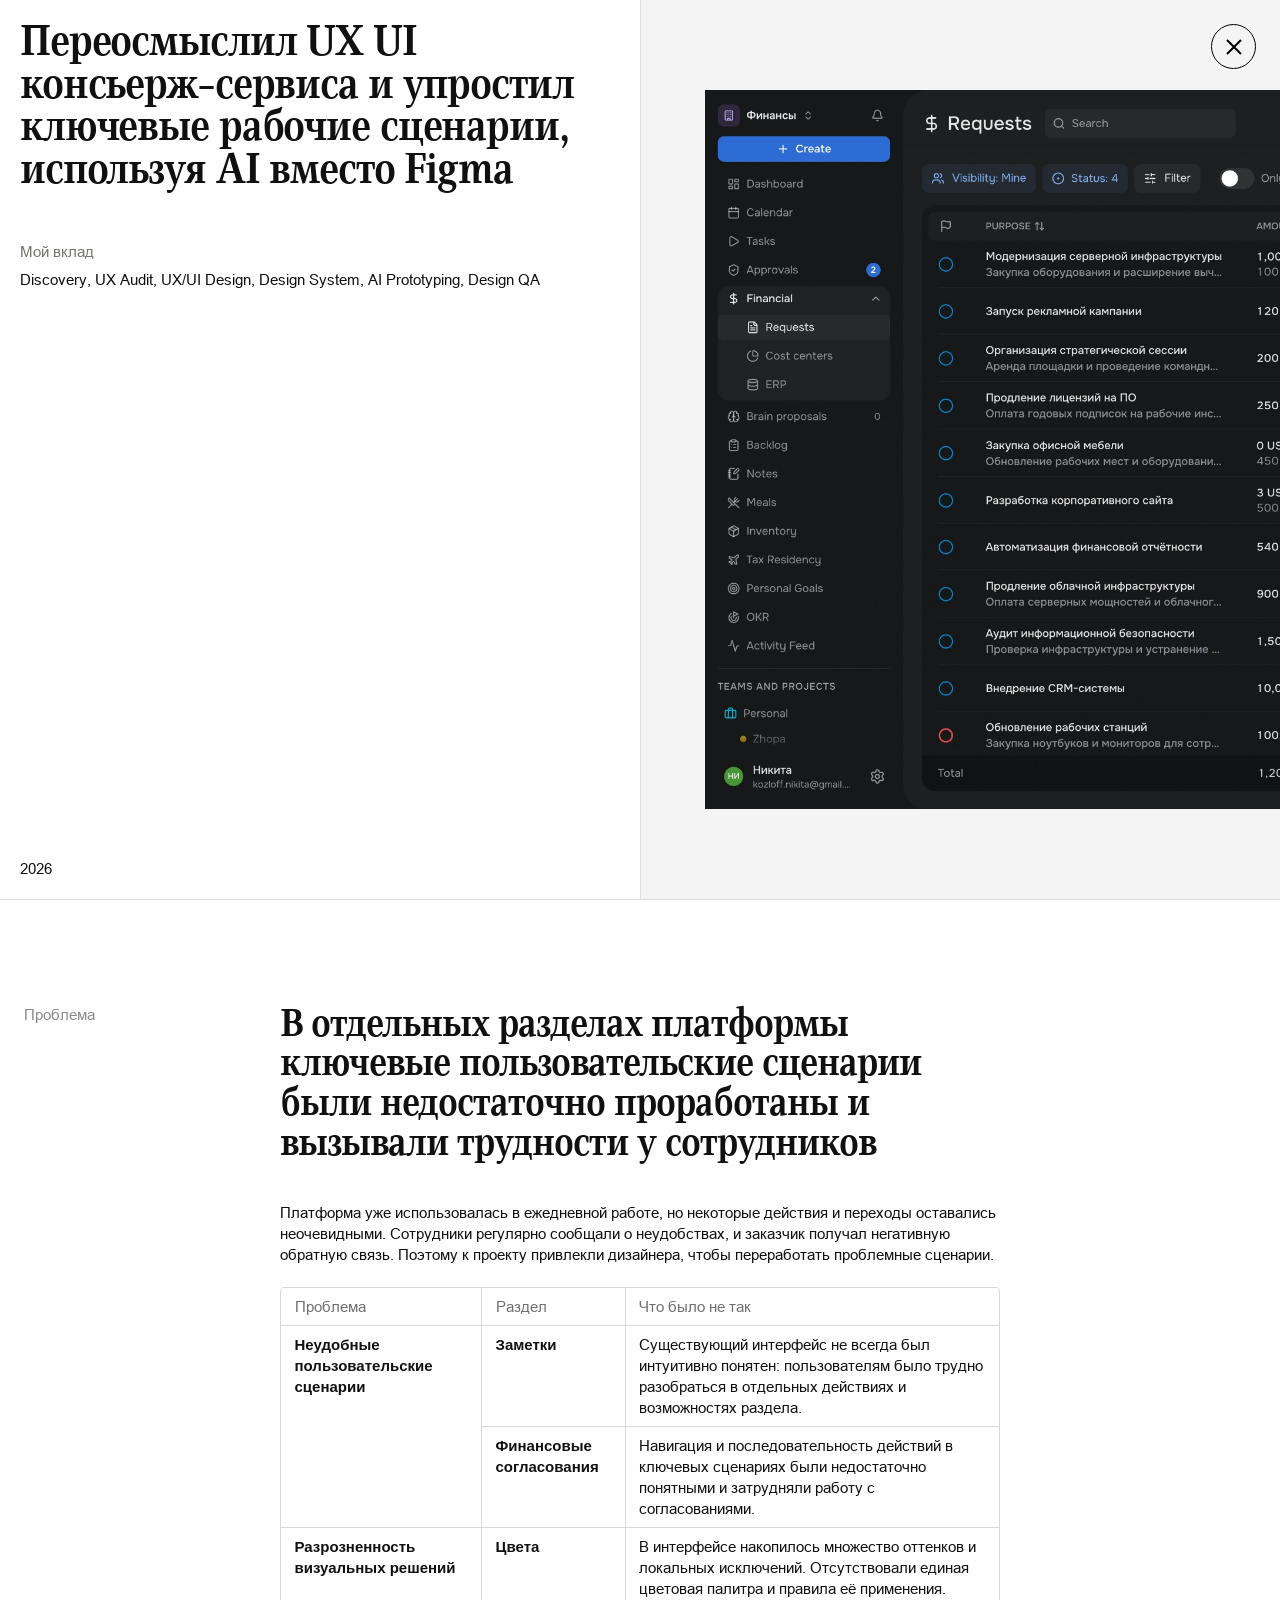
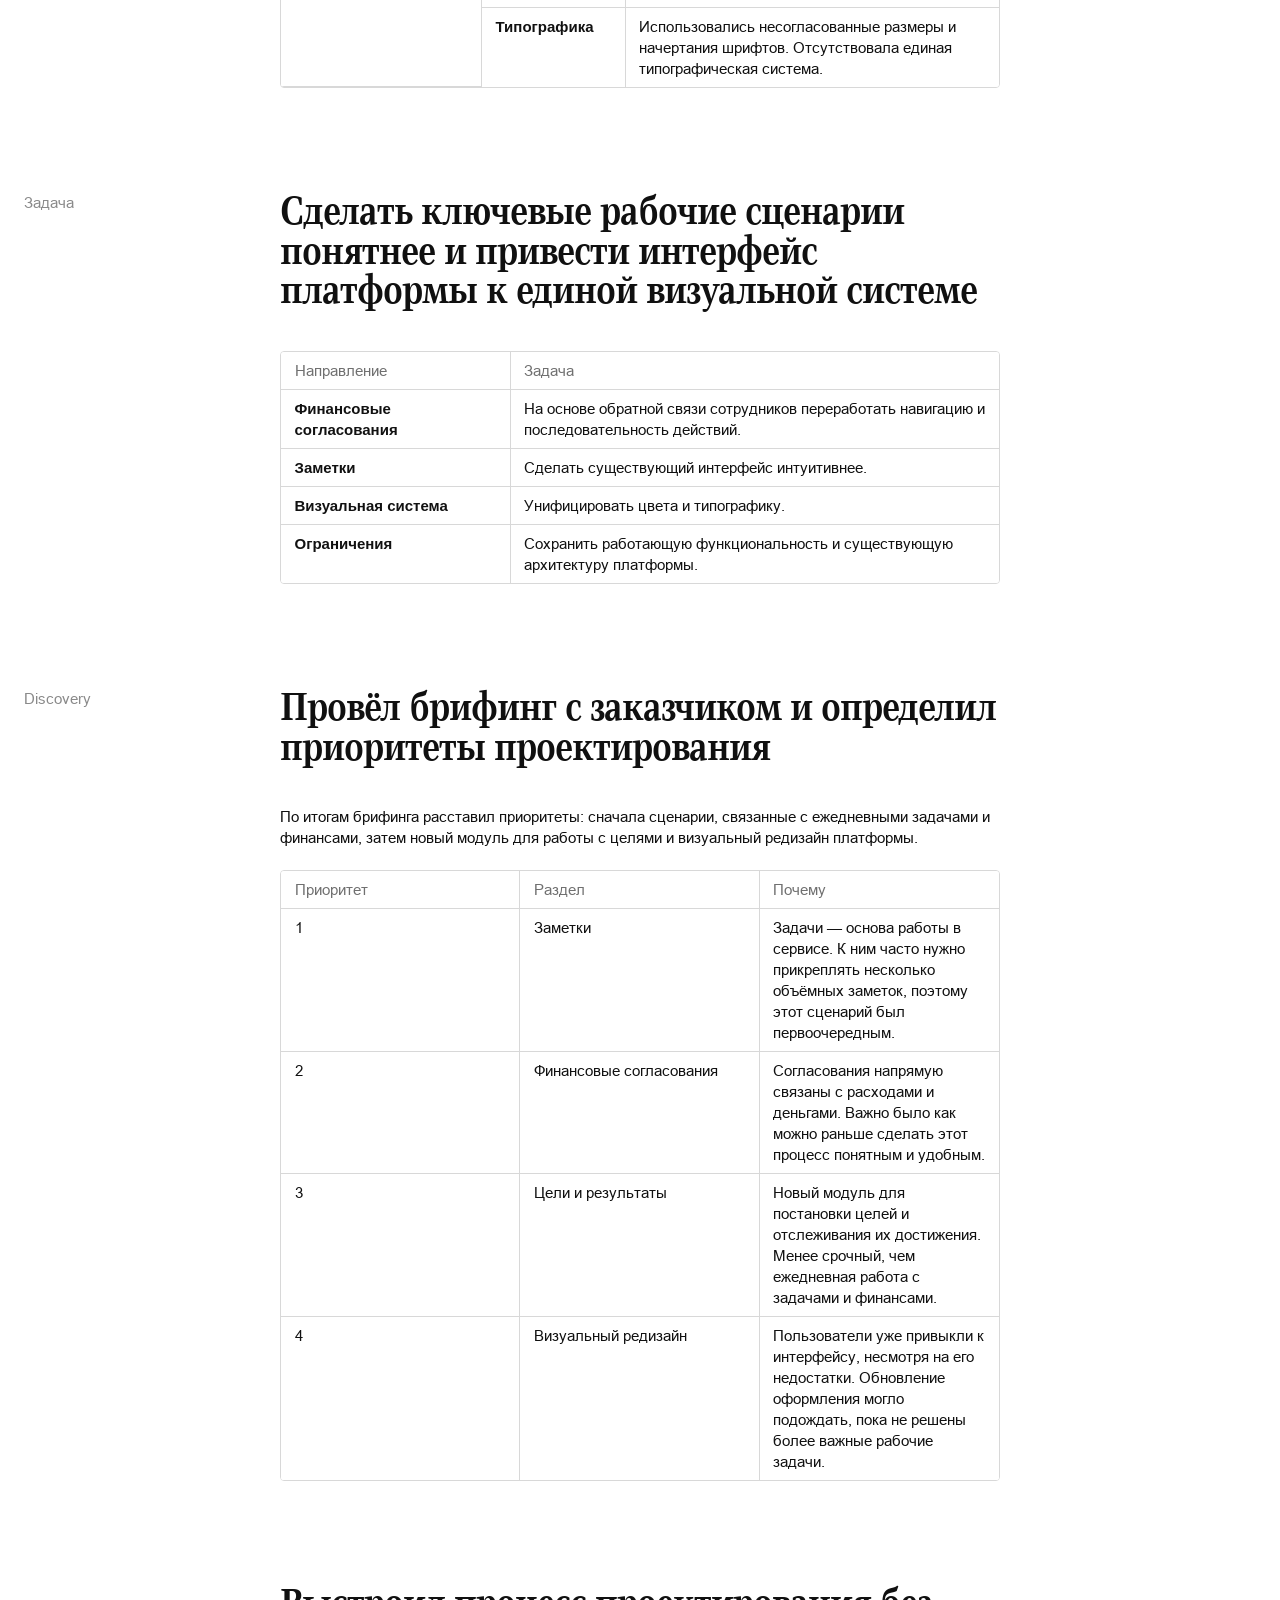
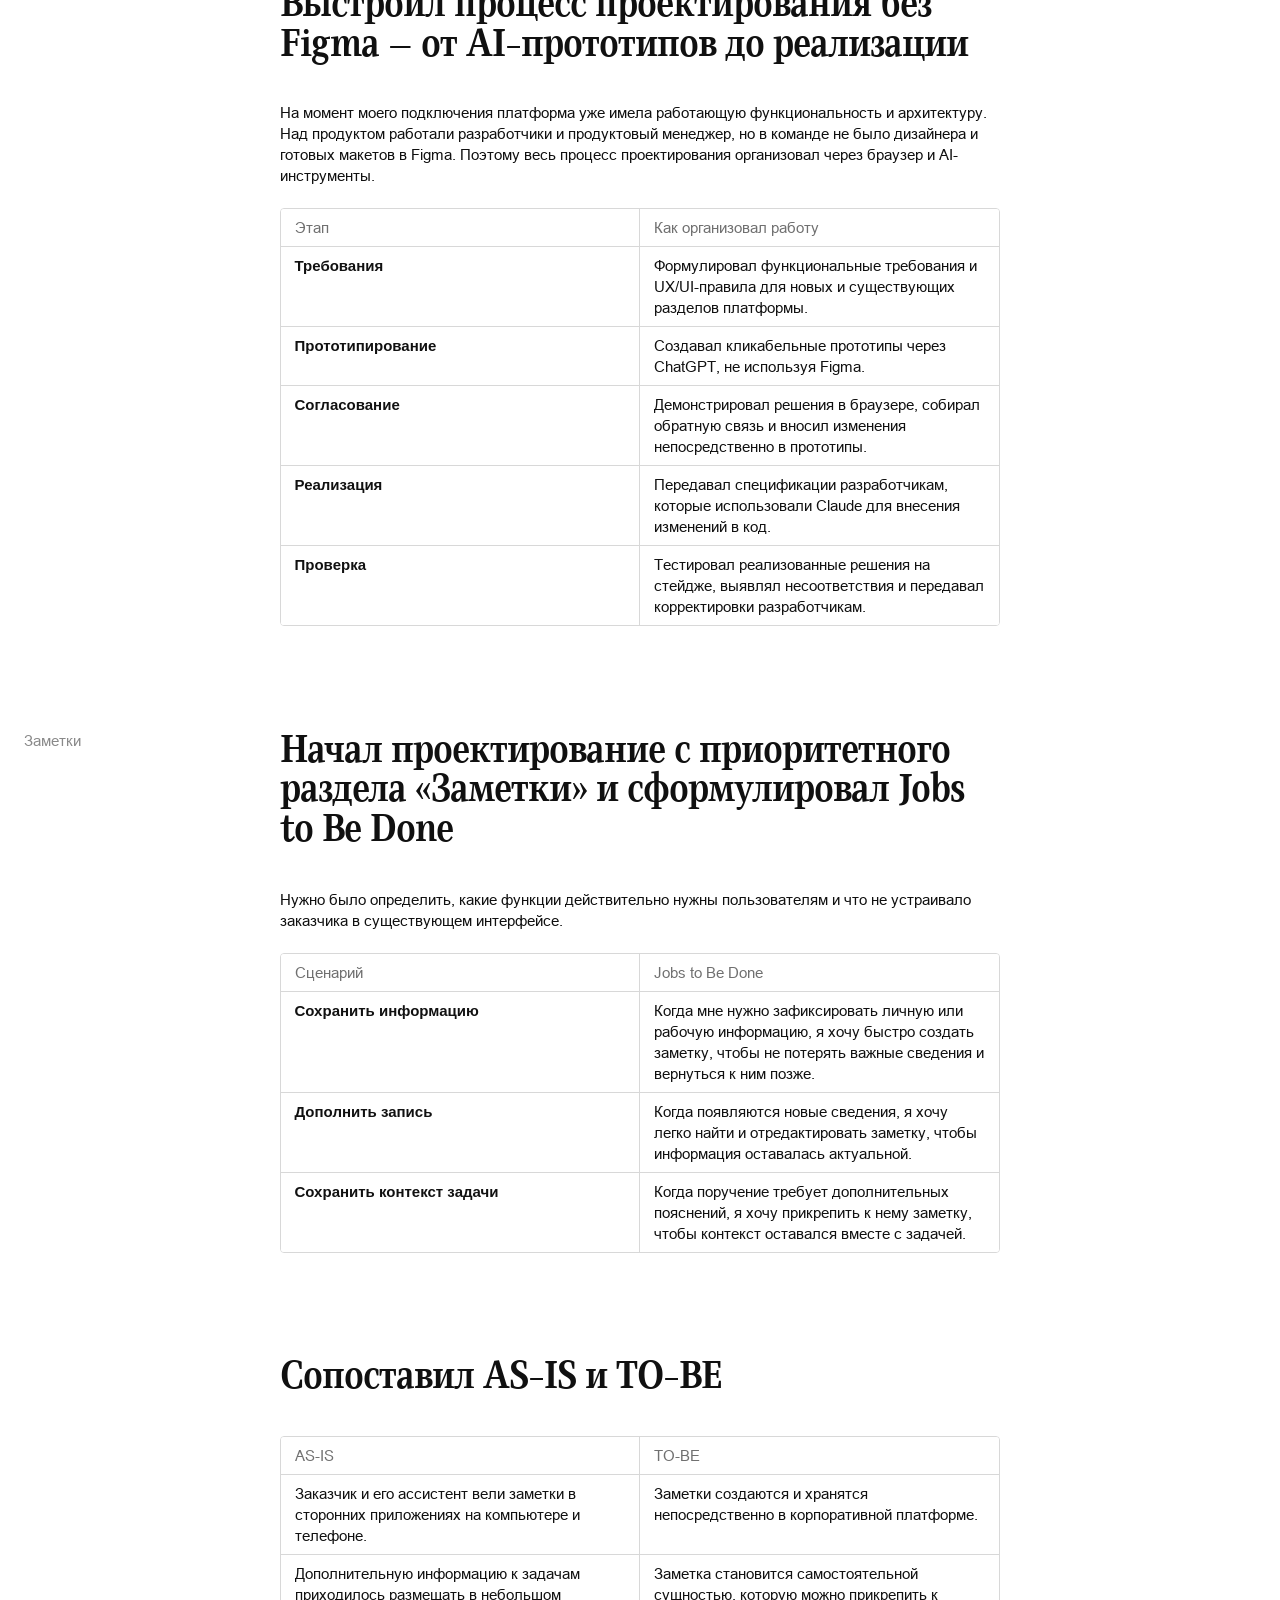
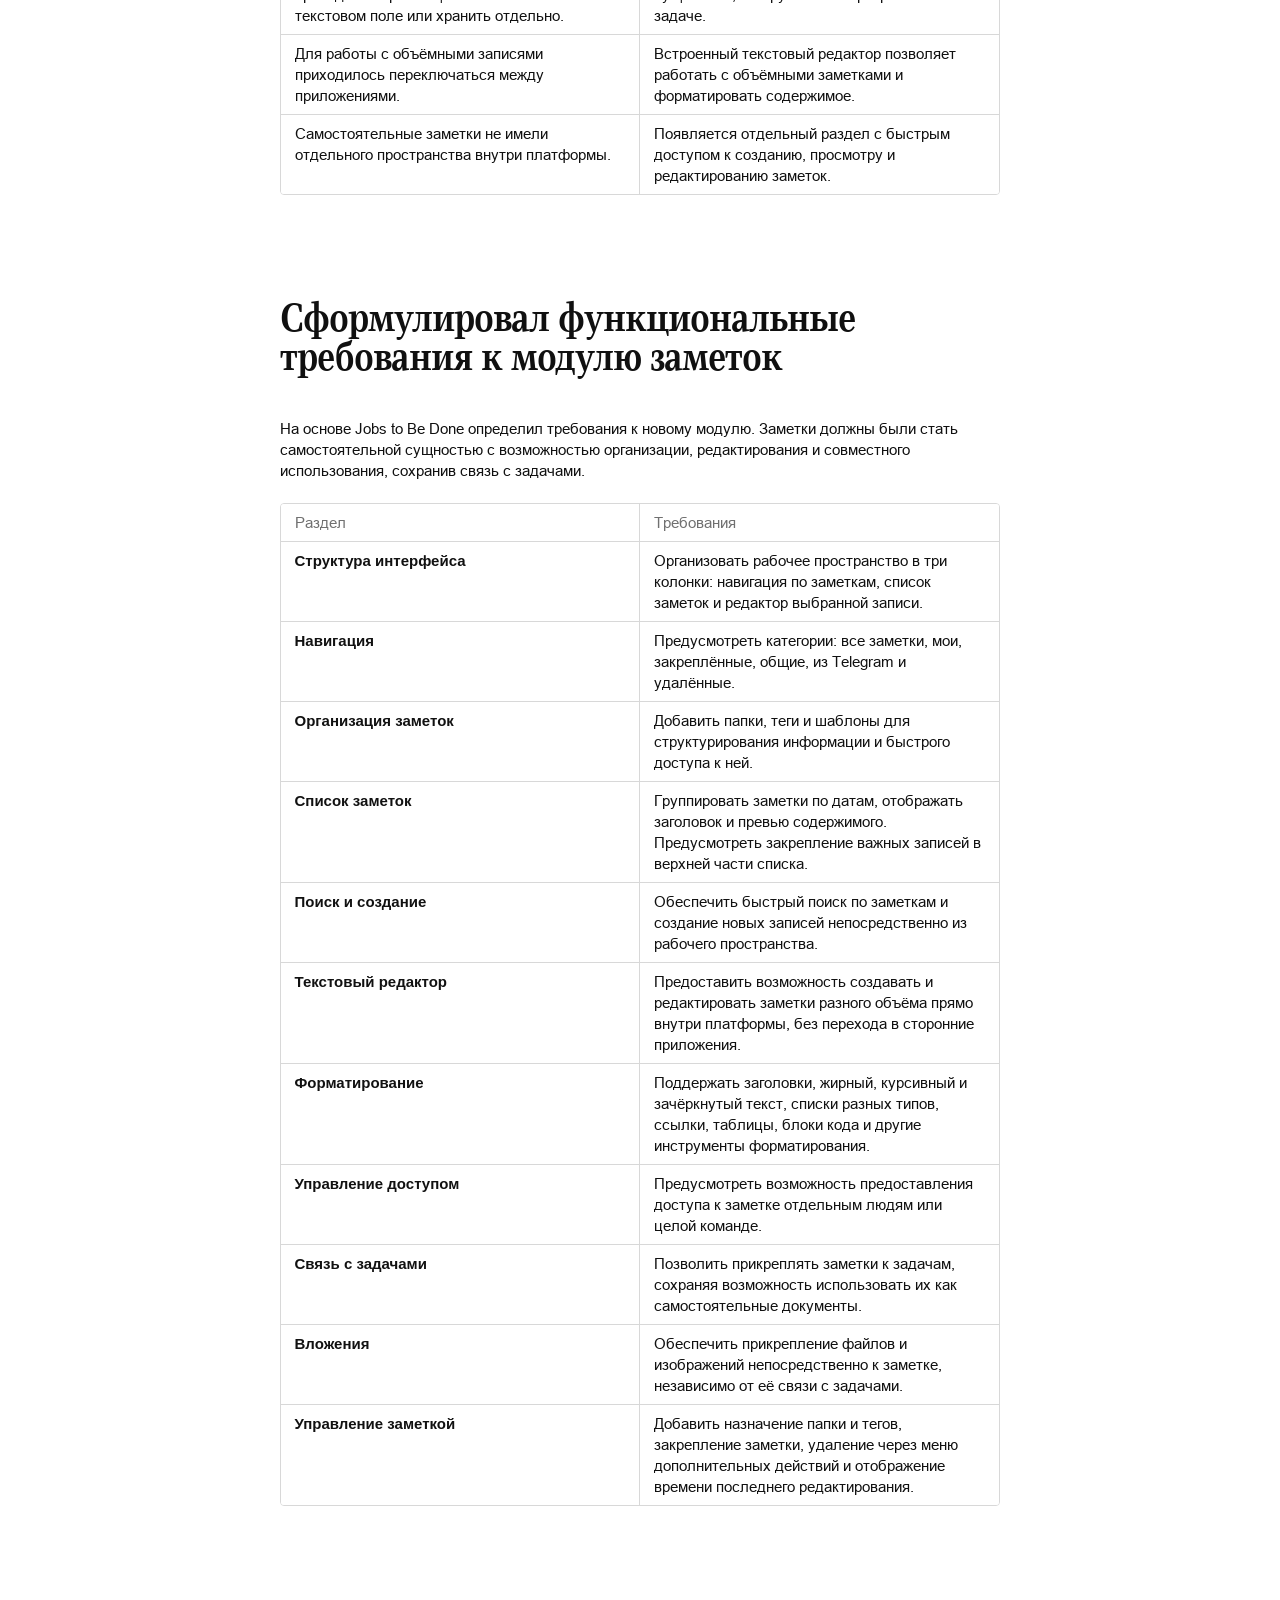
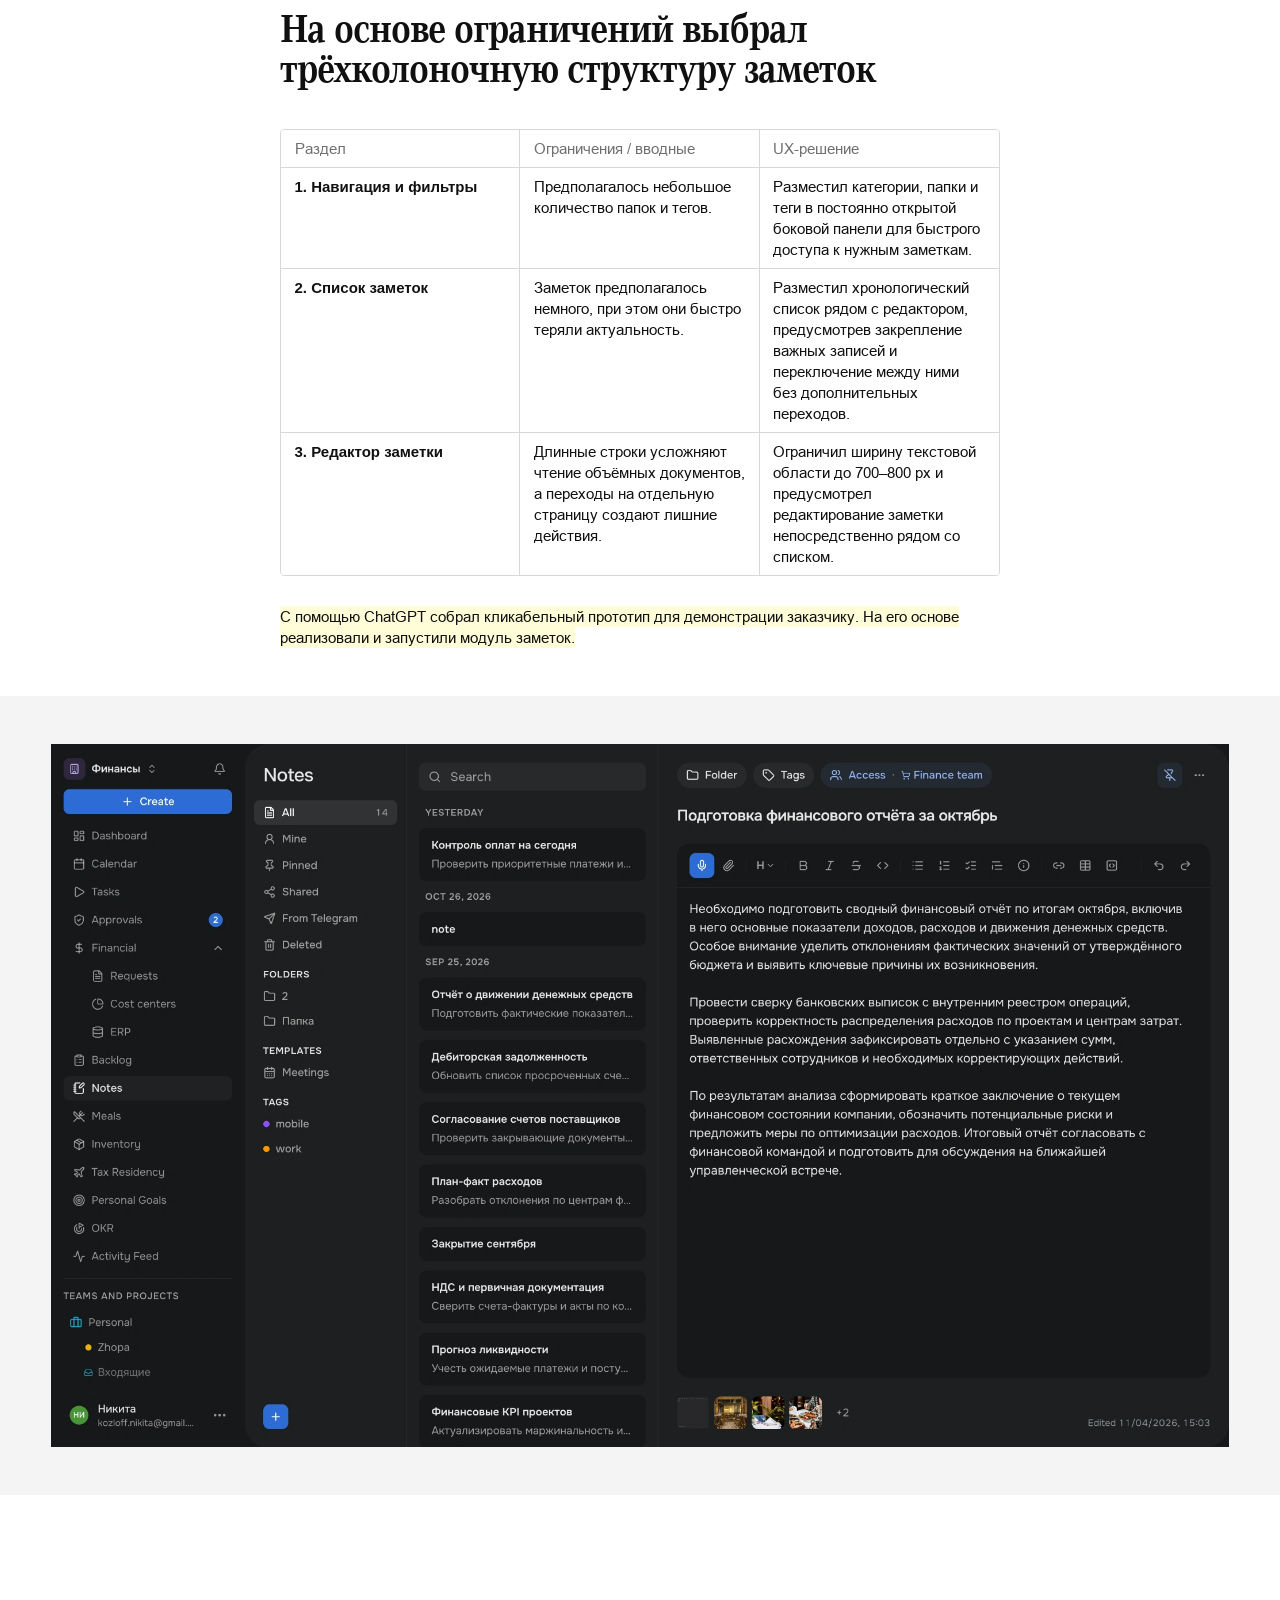
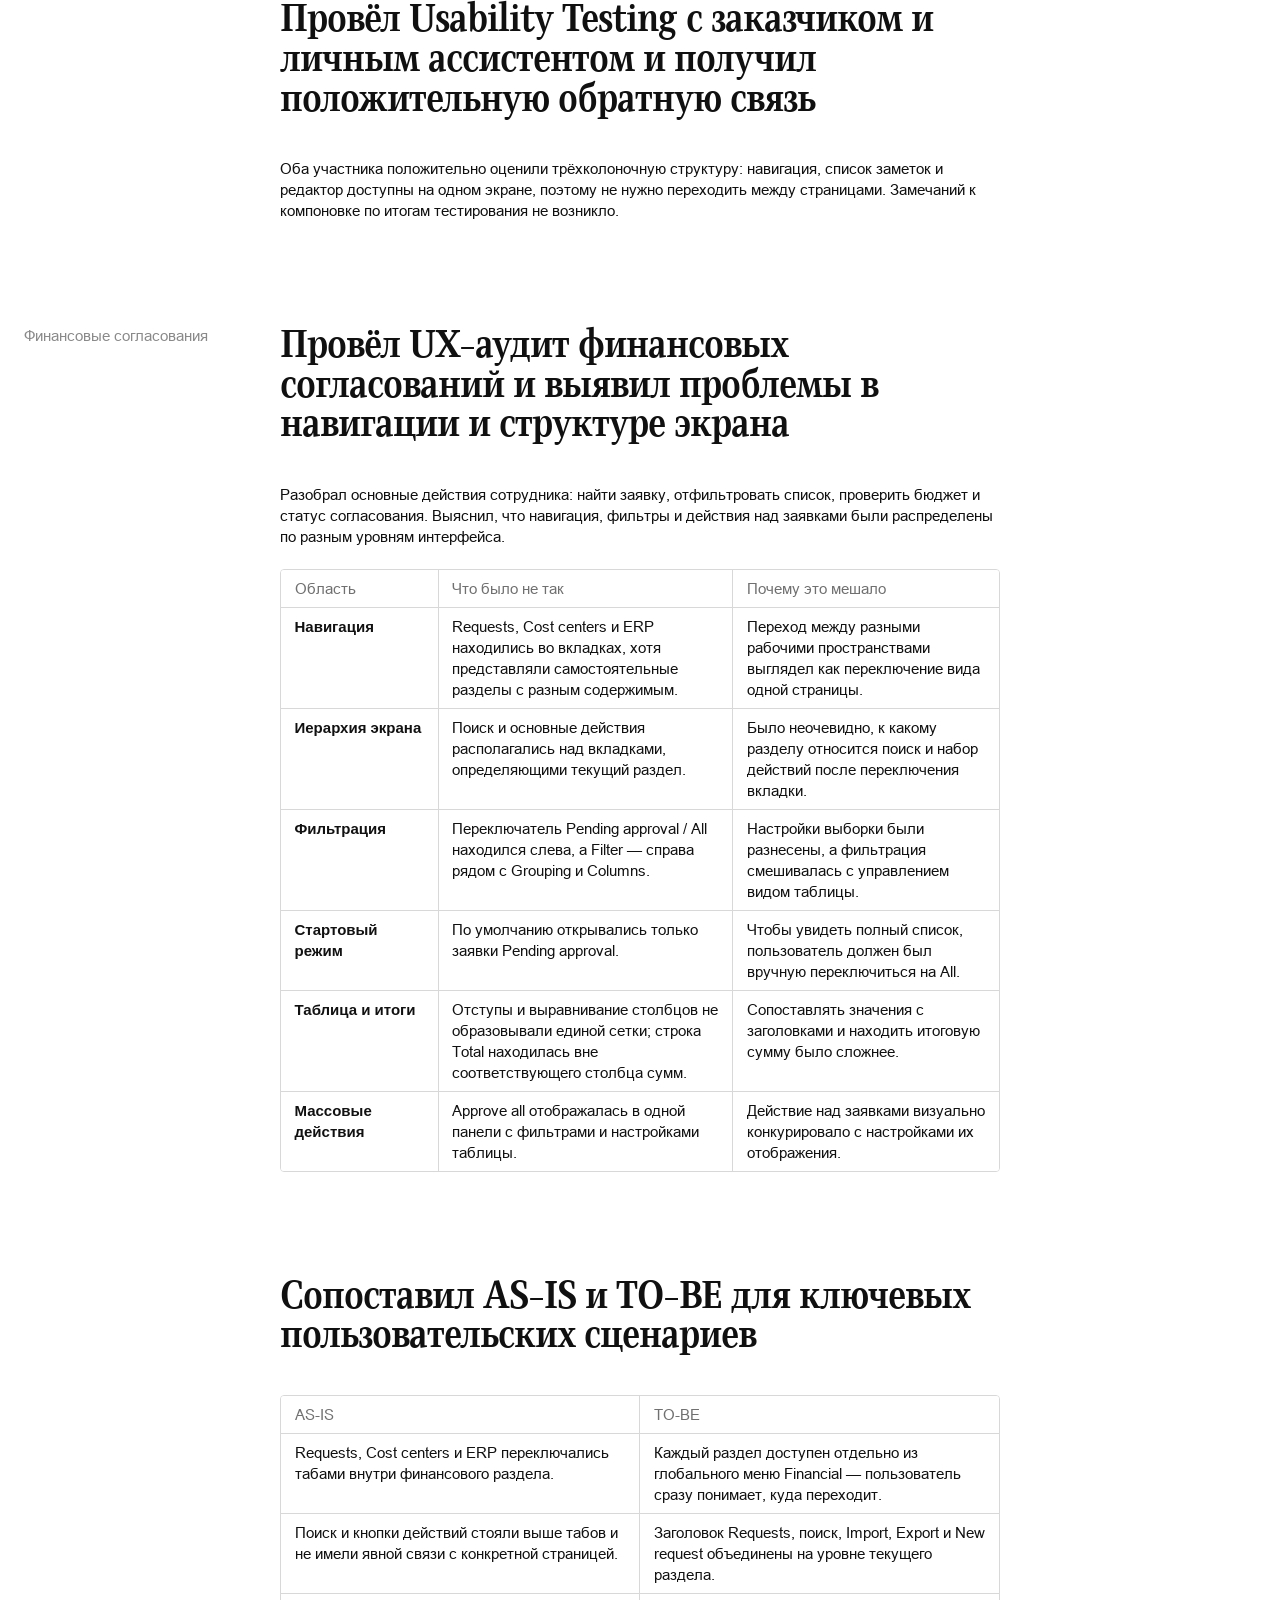
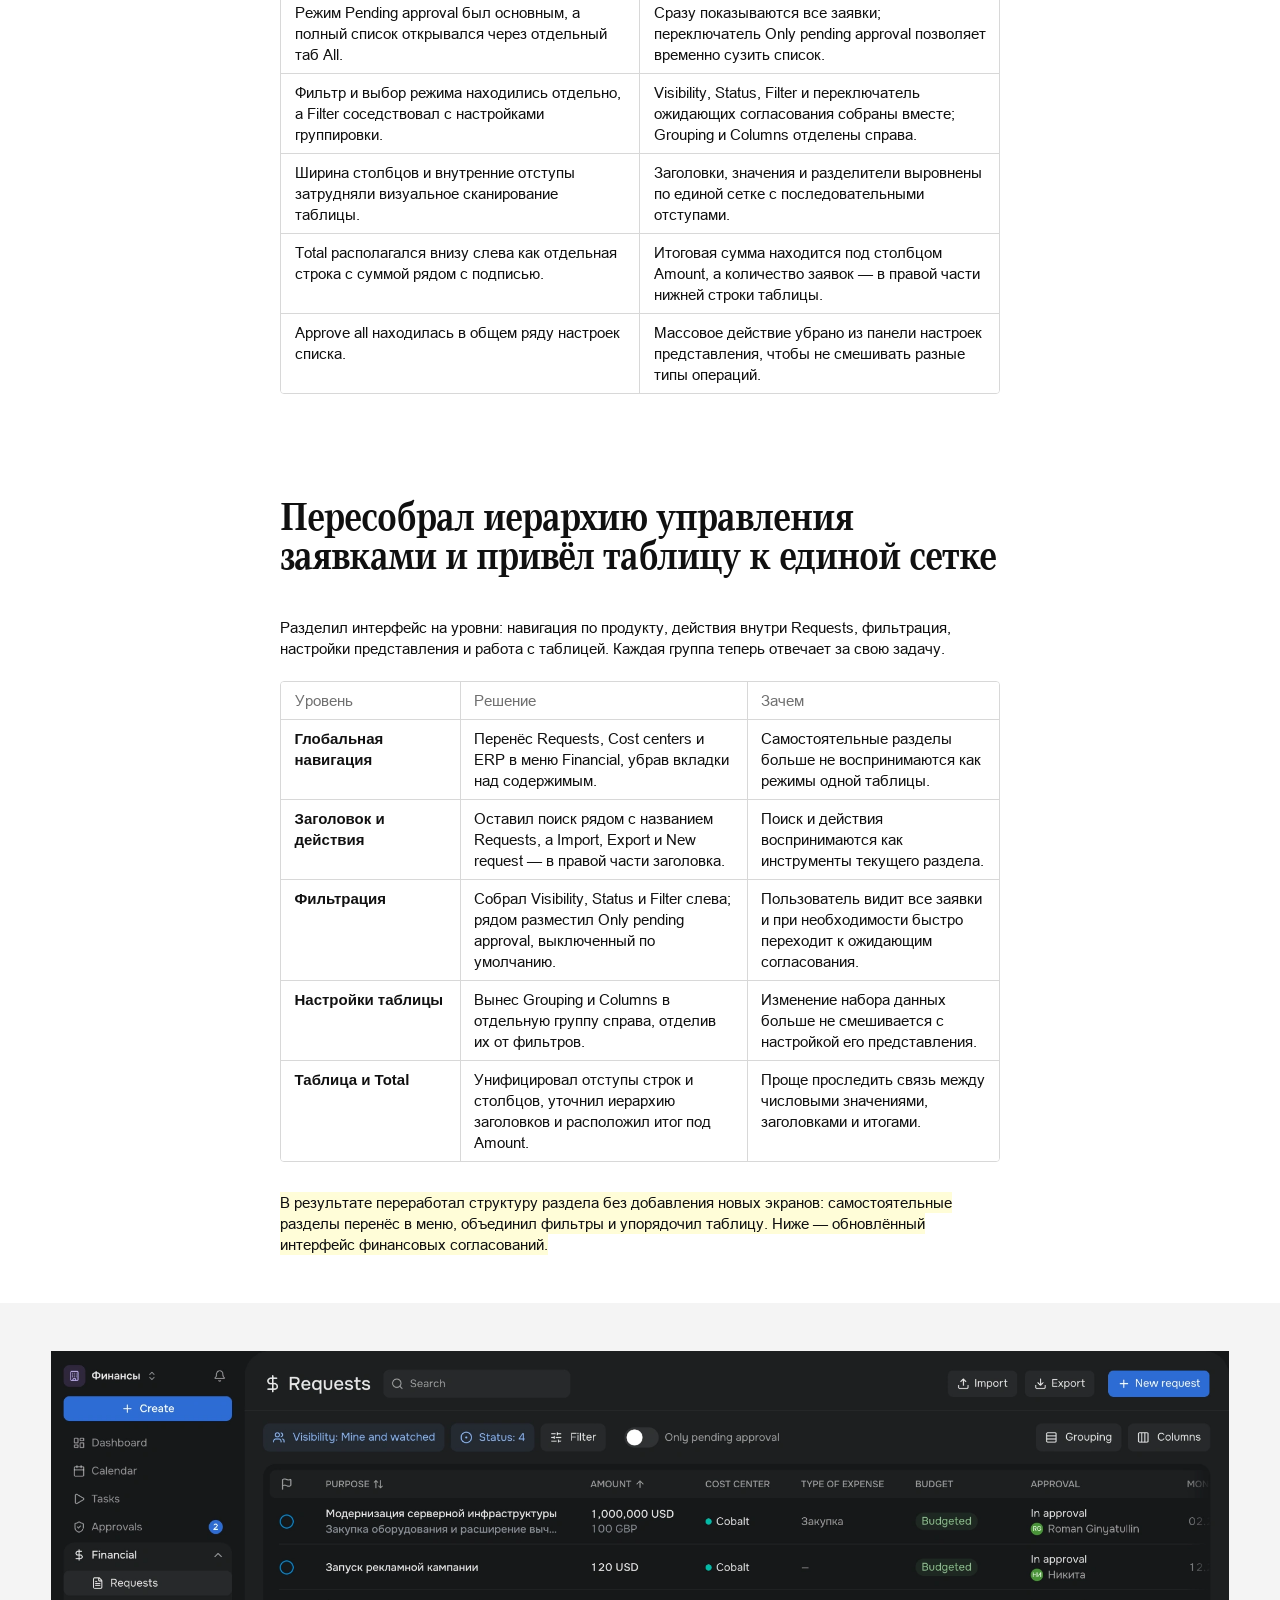
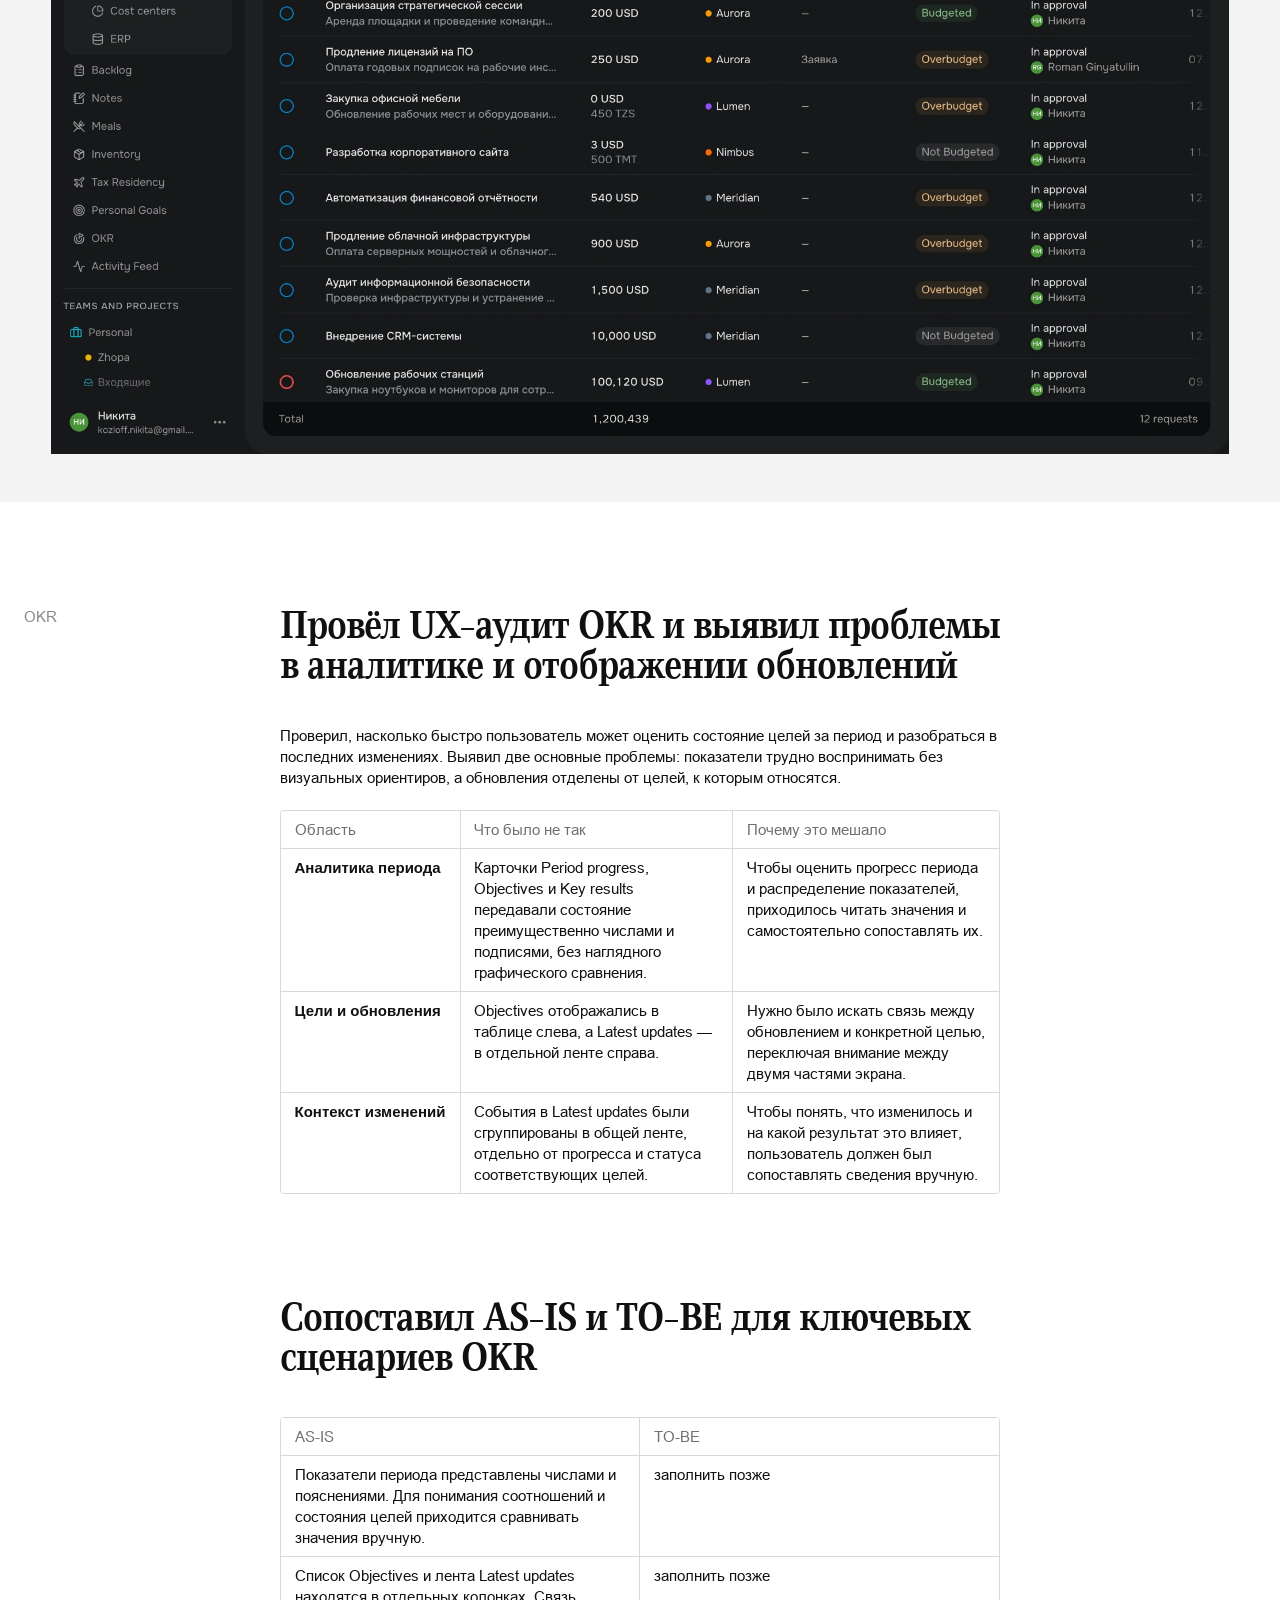
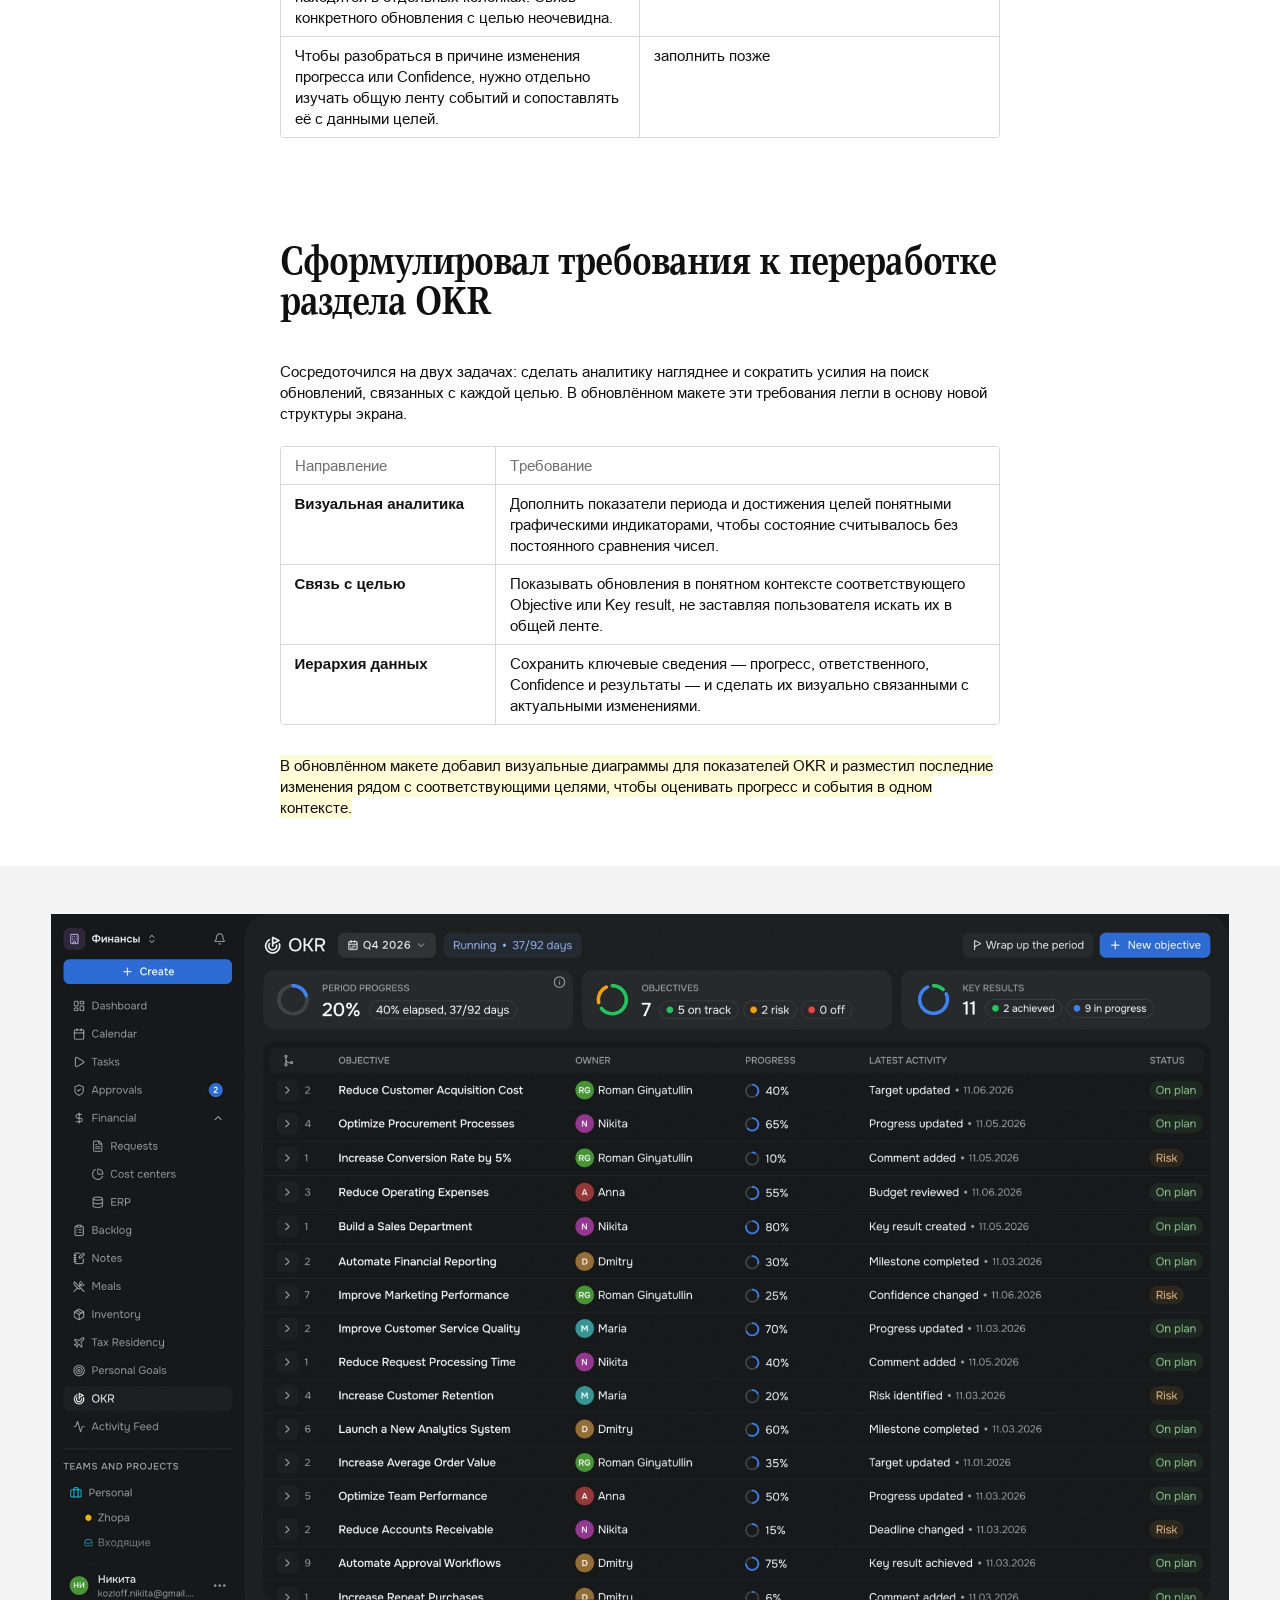
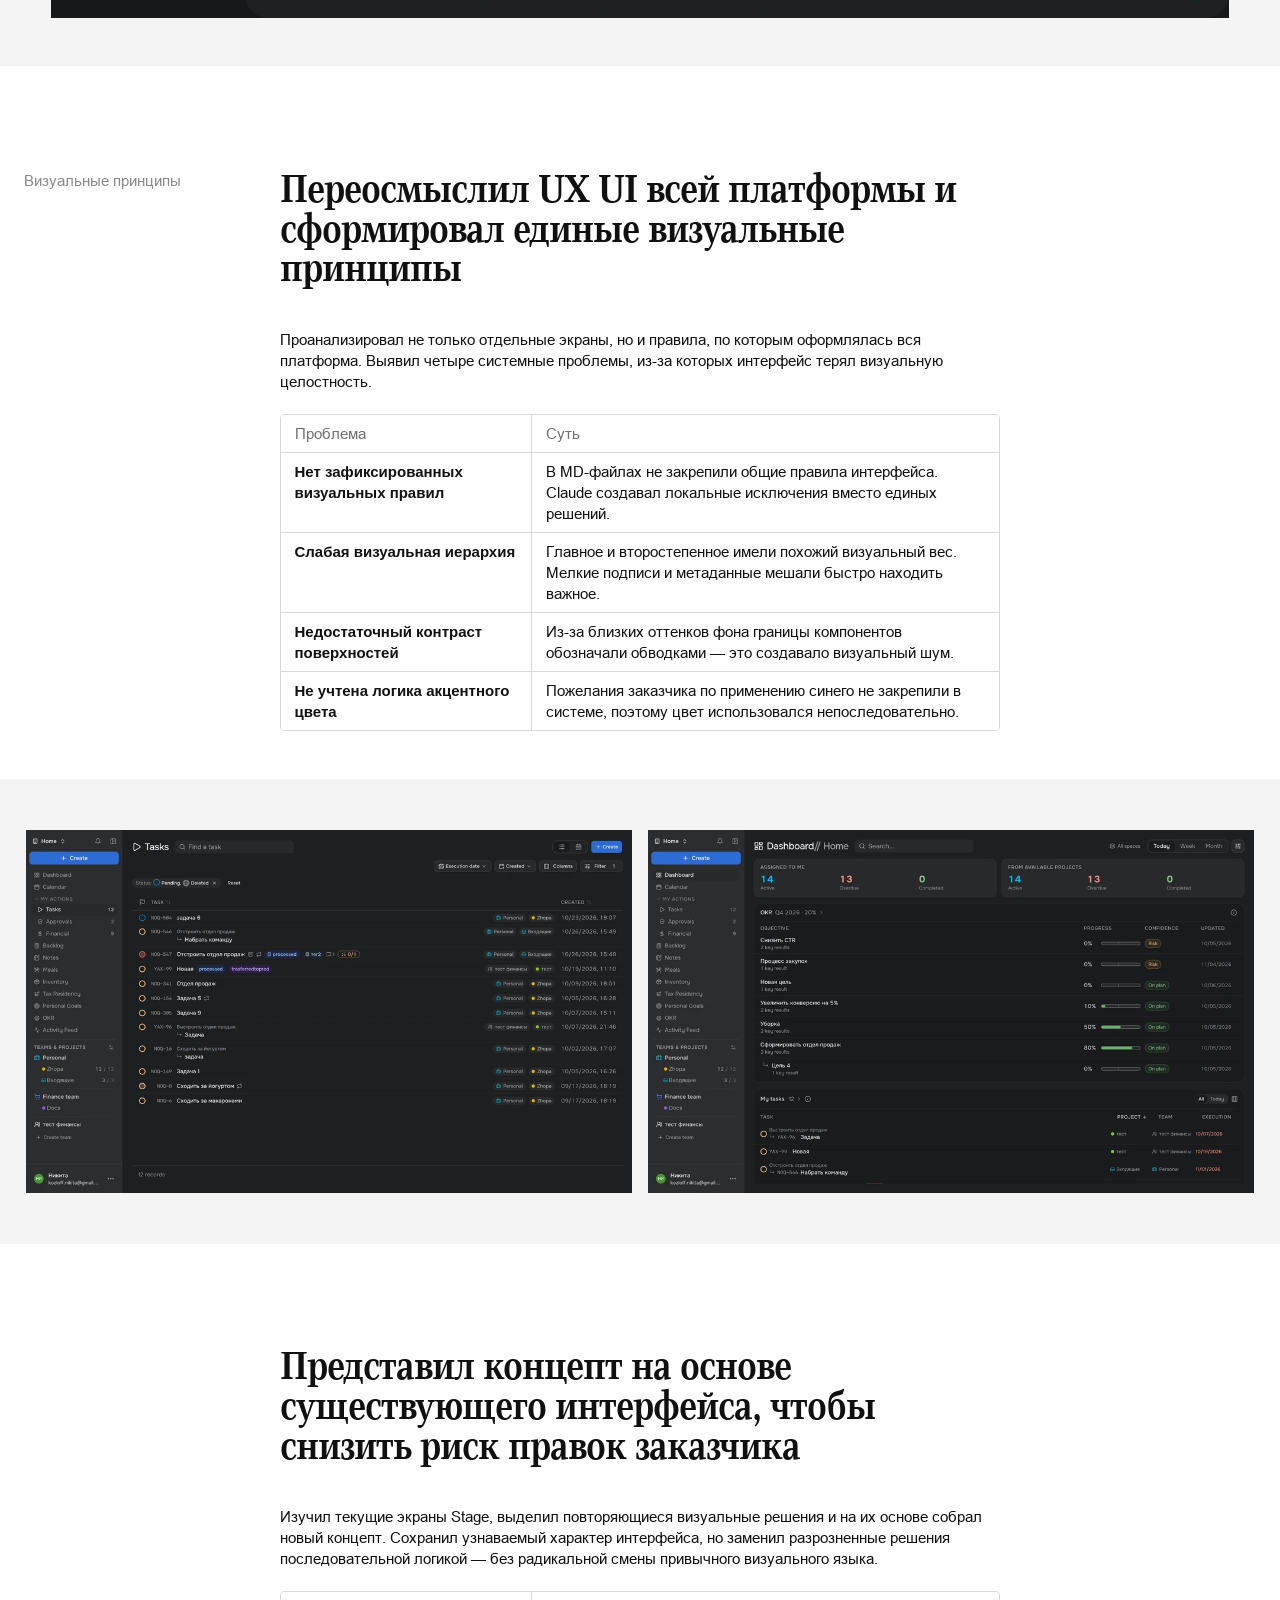
==== commit 605b68e6: "Fill discovery priority table with four business-grounded workstreams" ====
--- a/core-tracker/index.html
+++ b/core-tracker/index.html
@@ -129,9 +129,9 @@
   }
 }
 
-/* Three approved-concept examples, using the same wide gallery frame. */
+/* Single approved Financial Requests concept in the existing wide gallery frame. */
 .core-page.x5-page #visual-principles .core-tracker-concept-gallery {
-  grid-template-columns: repeat(3, minmax(0, 1fr));
+  grid-template-columns: minmax(0, 1fr);
   gap: clamp(12px, 1.25vw, 20px);
   padding: clamp(32px, 4vw, 64px) clamp(16px, 2vw, 32px);
 }
@@ -147,6 +147,7 @@
   width: 100%;
   height: auto;
   max-width: 100%;
+  max-height: min(78dvh, 1000px);
   object-fit: contain;
 }
 @media (max-width: 900px) {
@@ -222,12 +223,11 @@
 
 <section class="case-section" id="discovery" data-case-section data-nav-anchor="discovery">
 <div class="case-block case-block--section-start"><p class="case-section__label">Discovery</p><h2 class="case-heading">Провёл брифинг с заказчиком и определил приоритеты проектирования</h2>
-<p class="case-lead x5-copy">Во время брифинга выяснил, какие функции необходимы сотрудникам в первую очередь. На основе бизнес-приоритетов заказчика определил последовательность работ: сначала четыре функциональных модуля, затем визуальный редизайн платформы.</p>
-<div class="case-outline-table-wrap x5-table-wrap"><table class="case-outline-table x5-table"><thead><tr><th scope="col">Приоритет</th><th scope="col">Раздел</th><th scope="col">Почему</th></tr></thead><tbody><tr><td>1</td><td>Заметки</td><td>—</td></tr>
-<tr><td>2</td><td>Модуль 2</td><td>—</td></tr>
-<tr><td>3</td><td>Модуль 3</td><td>—</td></tr>
-<tr><td>4</td><td>Модуль 4</td><td>—</td></tr>
-<tr><td>5</td><td>Визуальный редизайн</td><td>—</td></tr></tbody></table></div></div>
+<p class="case-lead x5-copy">По итогам брифинга расставил приоритеты: сначала сценарии, связанные с ежедневными задачами и финансами, затем новый модуль для работы с целями и визуальный редизайн платформы.</p>
+<div class="case-outline-table-wrap x5-table-wrap"><table class="case-outline-table x5-table"><thead><tr><th scope="col">Приоритет</th><th scope="col">Раздел</th><th scope="col">Почему</th></tr></thead><tbody><tr><td>1</td><td>Заметки</td><td>Задачи — основа работы в сервисе. К ним часто нужно прикреплять несколько объёмных заметок, поэтому этот сценарий был первоочередным.</td></tr>
+<tr><td>2</td><td>Финансовые согласования</td><td>Согласования напрямую связаны с расходами и деньгами. Важно было как можно раньше сделать этот процесс понятным и удобным.</td></tr>
+<tr><td>3</td><td>Цели и результаты</td><td>Новый модуль для постановки целей и отслеживания их достижения. Менее срочный, чем ежедневная работа с задачами и финансами.</td></tr>
+<tr><td>4</td><td>Визуальный редизайн</td><td>Пользователи уже привыкли к интерфейсу, несмотря на его недостатки. Обновление оформления могло подождать, пока не решены более важные рабочие задачи.</td></tr></tbody></table></div></div>
 <div class="case-block"><h2 class="case-heading">Выстроил процесс проектирования без Figma — от AI-прототипов до реализации</h2>
 <p class="case-lead x5-copy">На момент моего подключения платформа уже имела работающую функциональность и архитектуру. Над продуктом работали разработчики и продуктовый менеджер, но в команде не было дизайнера и готовых макетов в Figma. Поэтому весь процесс проектирования организовал через браузер и AI-инструменты.</p>
 <div class="case-outline-table-wrap x5-table-wrap"><table class="case-outline-table x5-table"><thead><tr><th scope="col">Этап</th><th scope="col">Как организовал работу</th></tr></thead><tbody><tr><td><strong>Требования</strong></td><td>Формулировал функциональные требования и UX/UI-правила для новых и существующих разделов платформы.</td></tr>
@@ -379,10 +379,8 @@
 <tr><td><strong>Снизил риск правок</strong></td><td>Нельзя заранее знать, какие детали уже нравятся заказчику. Полный редизайн мог вызвать негативную реакцию, поэтому предложил эволюционное обновление.</td></tr>
 <tr><td><strong>Обосновал подход менеджеру</strong></td><td>Сначала презентовал концепт менеджеру проекта и объяснил, почему сохранение знакомого визуального языка уменьшает риск субъективных изменений со стороны заказчика.</td></tr>
 </tbody></table></div>
-<div class="echo-desktop-gallery core-tracker-concept-gallery" aria-label="Экраны концепта в разделах Заметки, Финансовые согласования и OKR">
-<div class="echo-desktop-gallery__item"><img class="echo-desktop-gallery__image" src="../assets/core-tracker-notes-updated-2048w.webp" srcset="../assets/core-tracker-notes-updated-1024w.webp 1024w, ../assets/core-tracker-notes-updated-2048w.webp 2048w, ../assets/core-tracker-notes-updated-3072w.webp 3072w" sizes="(max-width: 900px) 100vw, 33vw" width="2048" height="1223" alt="Концепт интерфейса заметок: навигация, список и редактор" loading="lazy" decoding="async" /></div>
-<div class="echo-desktop-gallery__item"><img class="echo-desktop-gallery__image" src="../assets/core-tracker-approvals-redesign-2048w.webp" srcset="../assets/core-tracker-approvals-redesign-1024w.webp 1024w, ../assets/core-tracker-approvals-redesign-2048w.webp 2048w, ../assets/core-tracker-approvals-redesign-3072w.webp 3072w" sizes="(max-width: 900px) 100vw, 33vw" width="2048" height="1223" alt="Концепт Financial Requests: единые фильтры и таблица заявок" loading="lazy" decoding="async" /></div>
-<div class="echo-desktop-gallery__item"><img class="echo-desktop-gallery__image" src="../assets/core-tracker-okr-redesign-2048w.webp" srcset="../assets/core-tracker-okr-redesign-1024w.webp 1024w, ../assets/core-tracker-okr-redesign-2048w.webp 2048w, ../assets/core-tracker-okr-redesign-3072w.webp 3072w" sizes="(max-width: 900px) 100vw, 33vw" width="2048" height="1224" alt="Концепт OKR: визуальные индикаторы прогресса и обновления в контексте целей" loading="lazy" decoding="async" /></div>
+<div class="echo-desktop-gallery core-tracker-concept-gallery" aria-label="Презентованный концепт интерфейса Financial Requests">
+<div class="echo-desktop-gallery__item"><img class="echo-desktop-gallery__image" src="../assets/core-tracker-approvals-redesign-2048w.webp" srcset="../assets/core-tracker-approvals-redesign-1024w.webp 1024w, ../assets/core-tracker-approvals-redesign-2048w.webp 2048w, ../assets/core-tracker-approvals-redesign-3072w.webp 3072w" sizes="100vw" width="2048" height="1223" alt="Концепт Financial Requests: единые фильтры и таблица заявок" loading="lazy" decoding="async" /></div>
 </div>
 <p class="case-highlight x5-conclusion"><span class="case-conclusion-mark">Менеджер проекта поддержал концепт и согласился с выбранным подходом. Затем концепт представили заказчику — он получил одобрение.</span></p>
 </div>
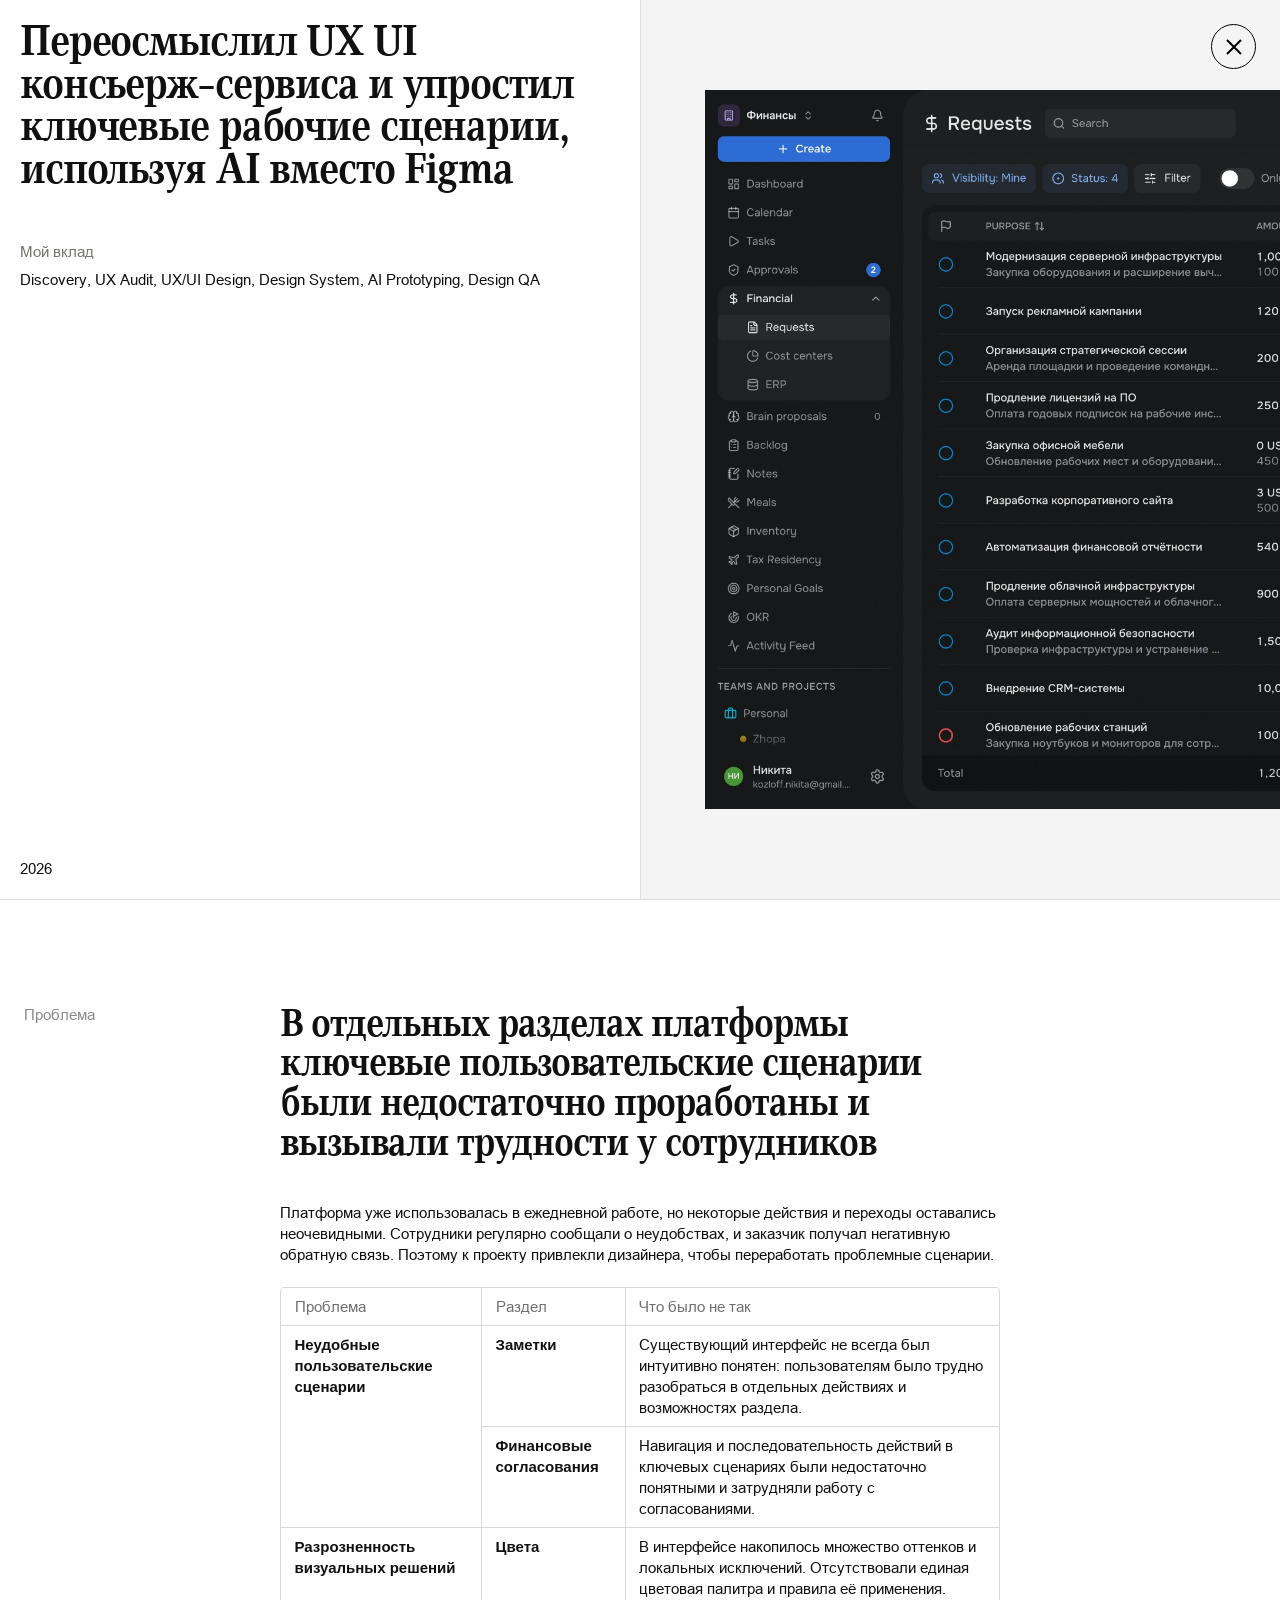
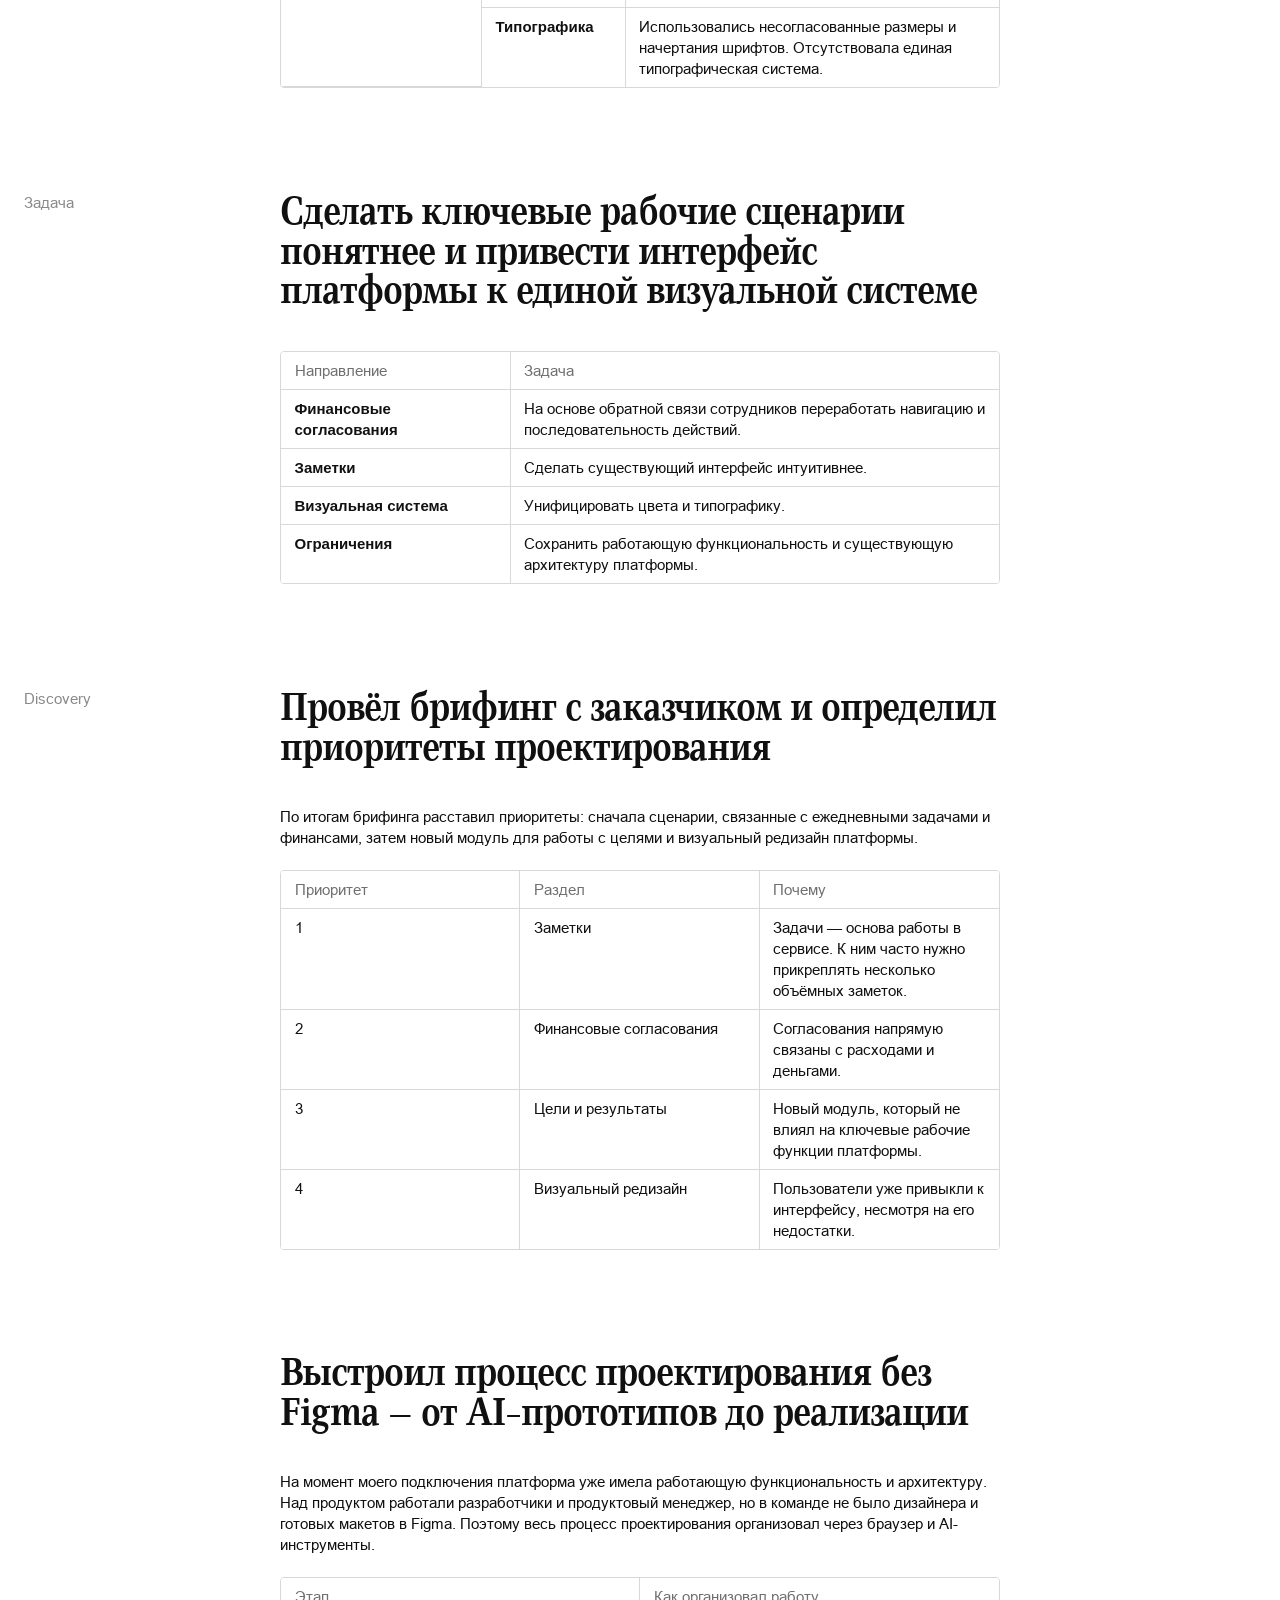
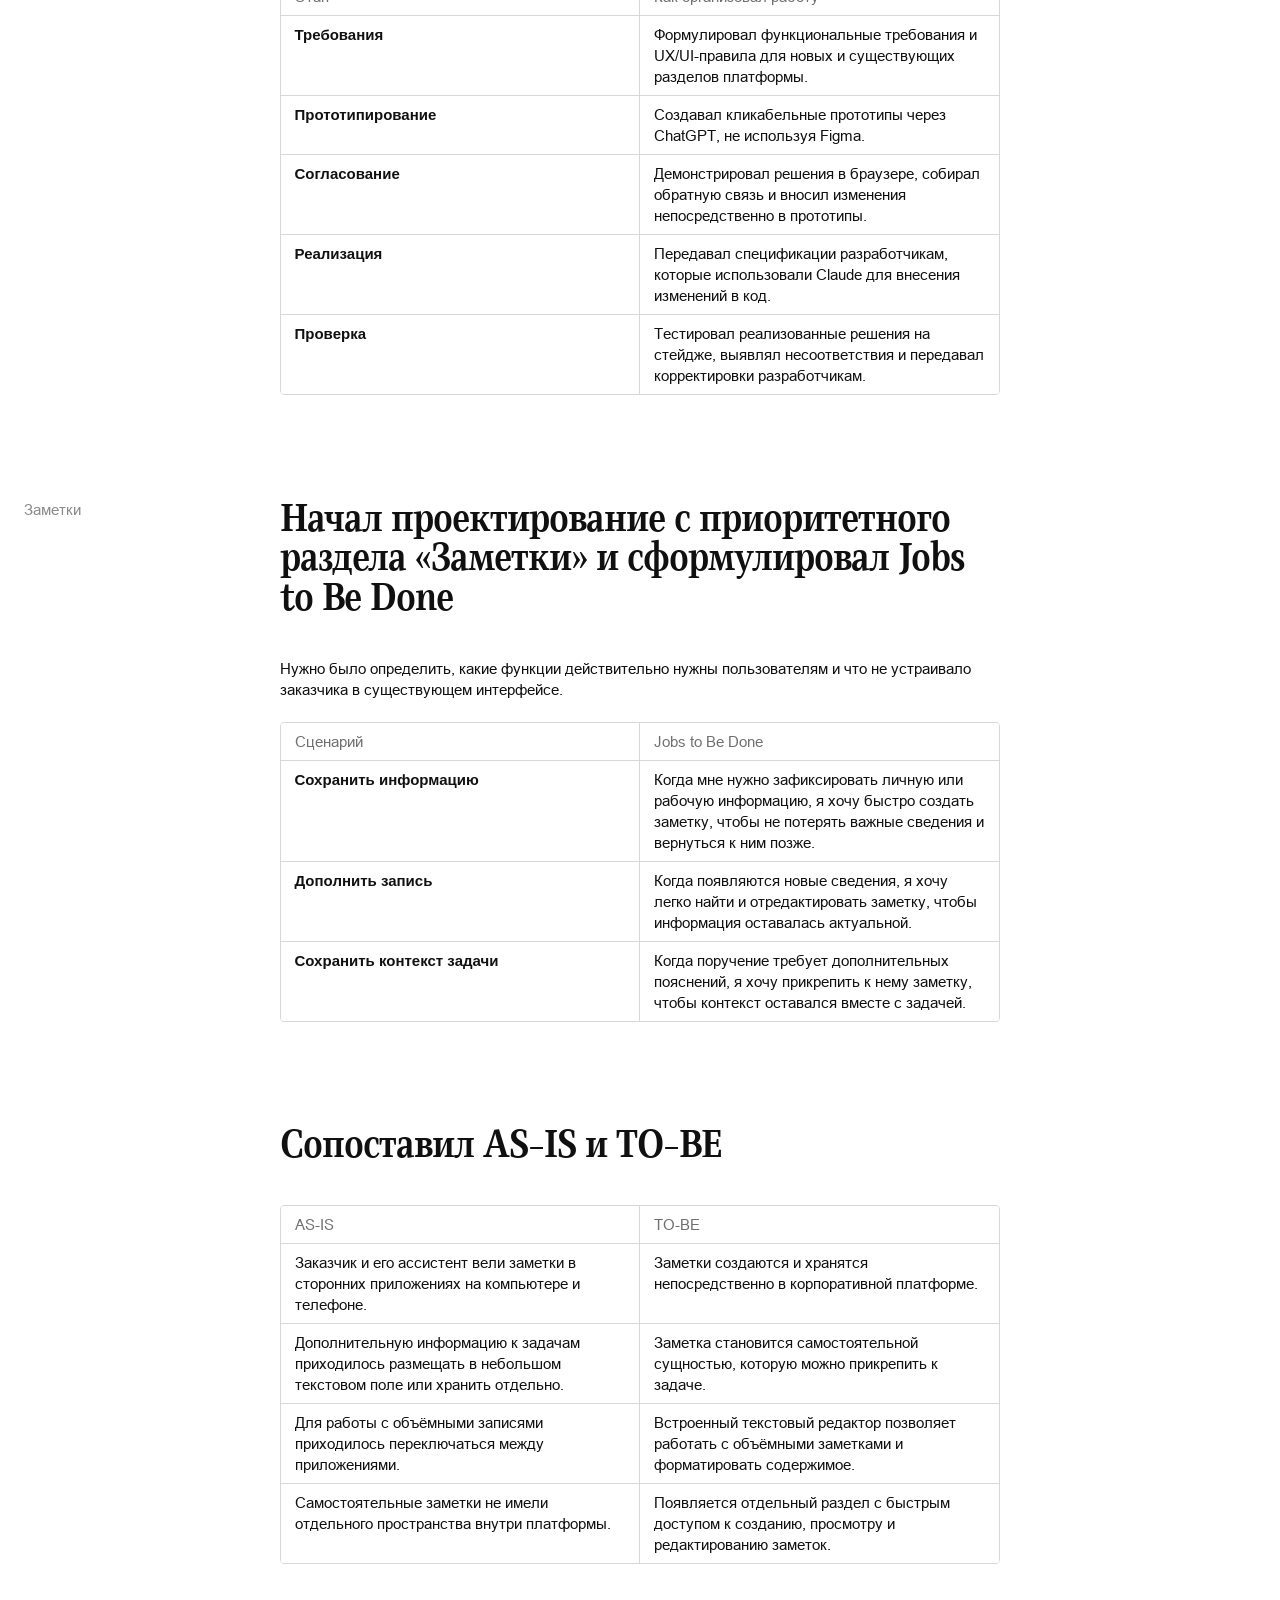
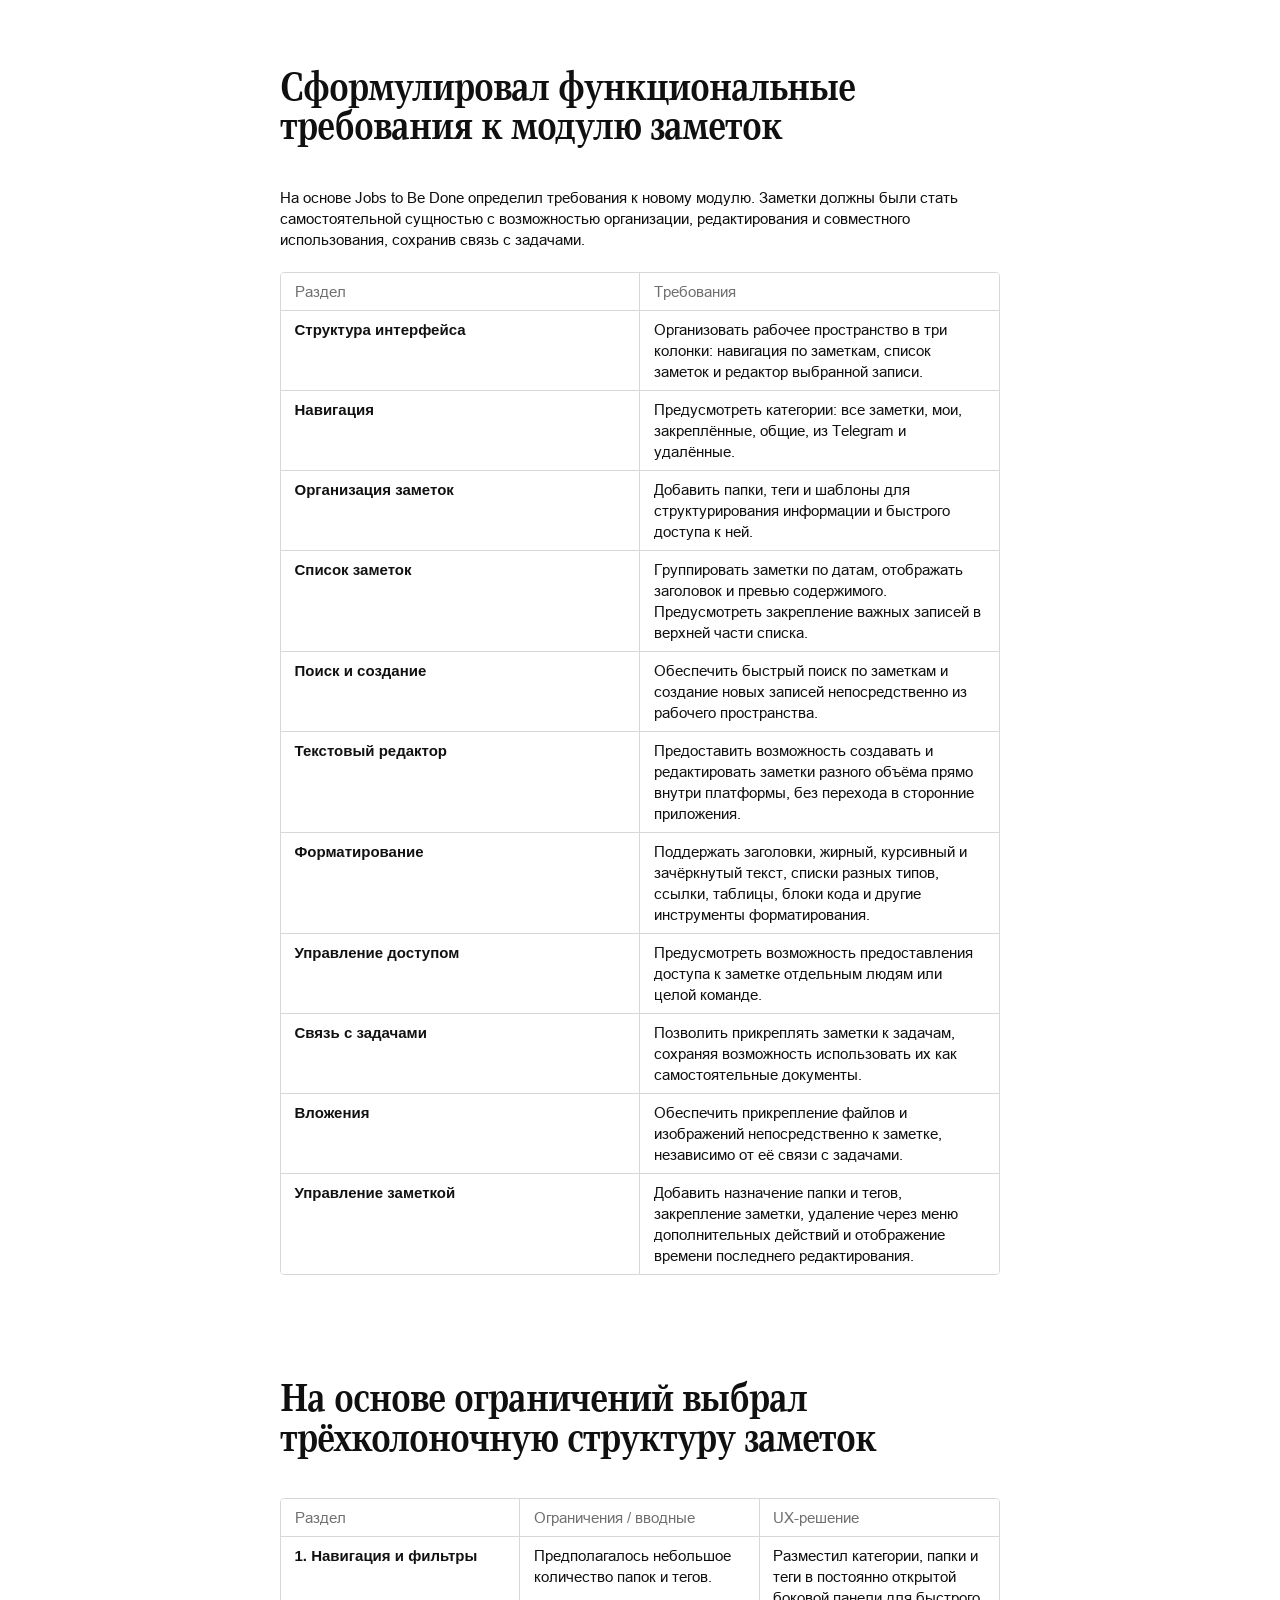
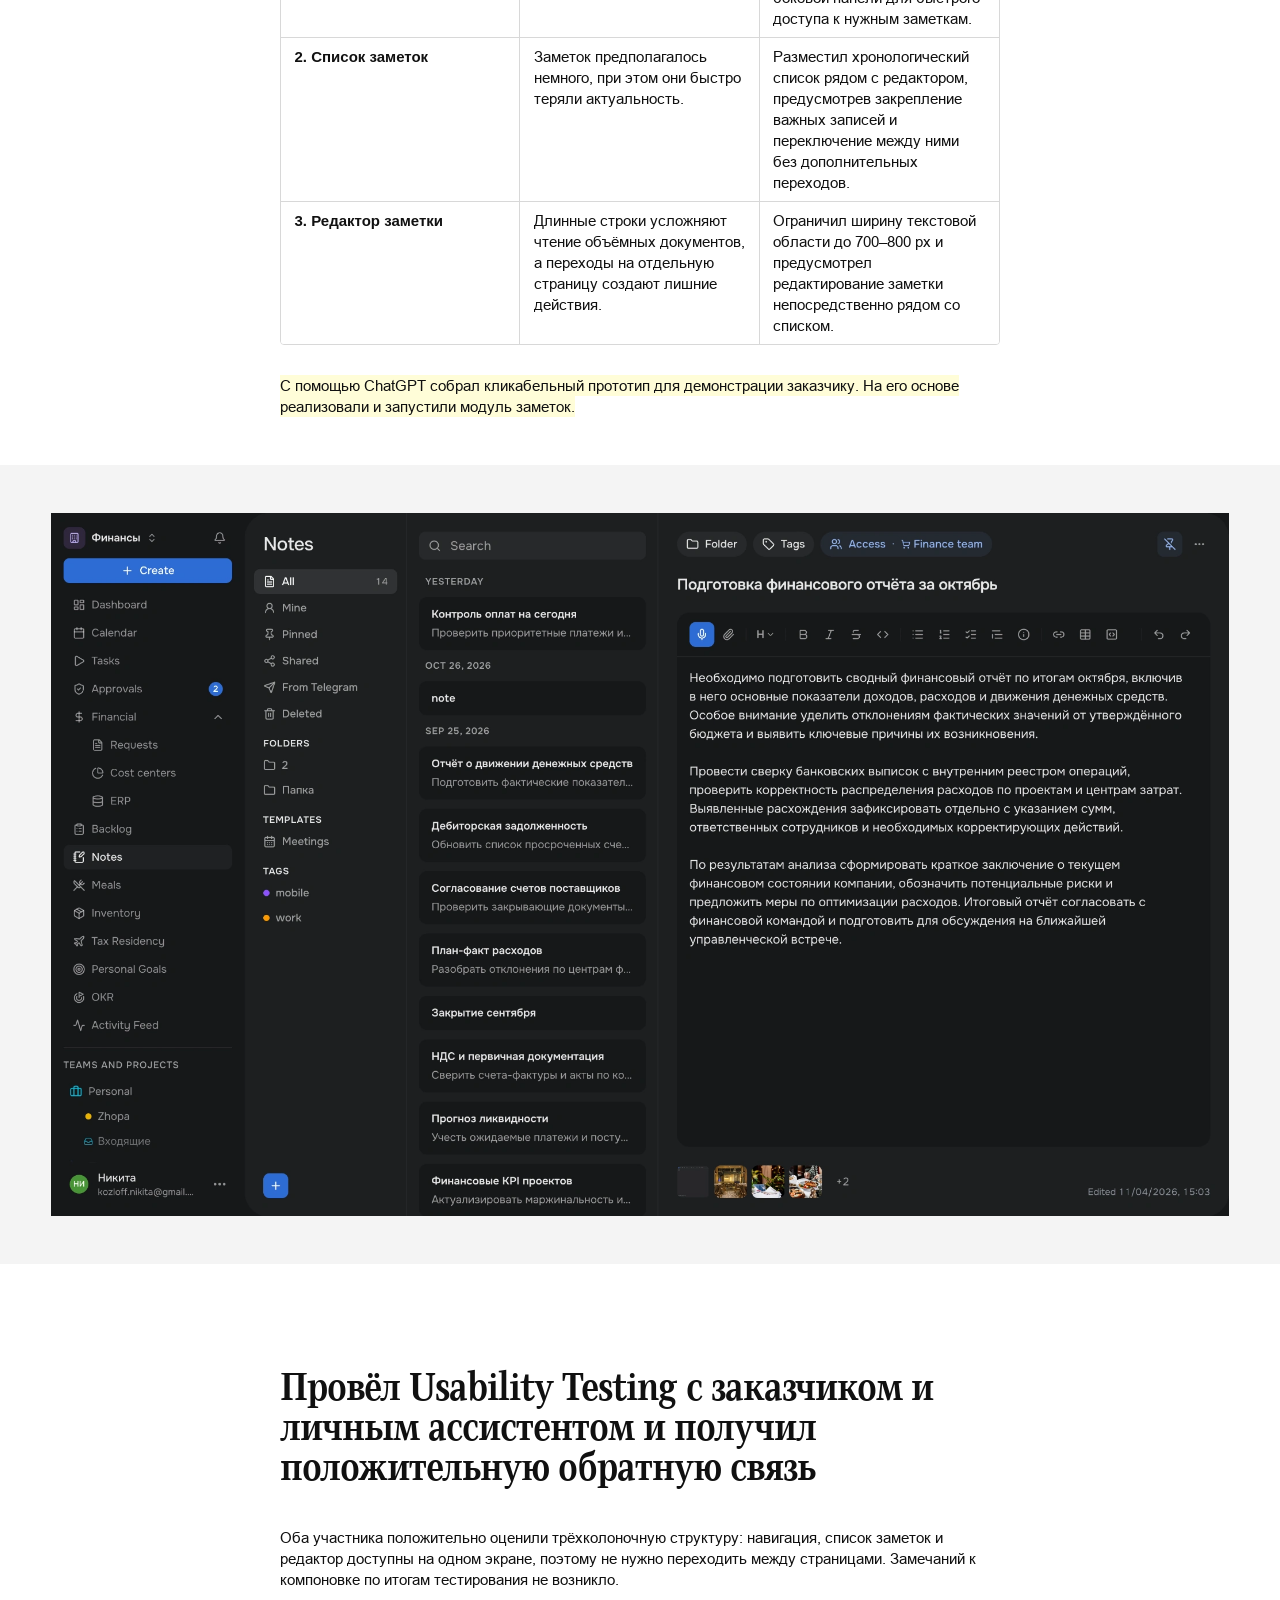
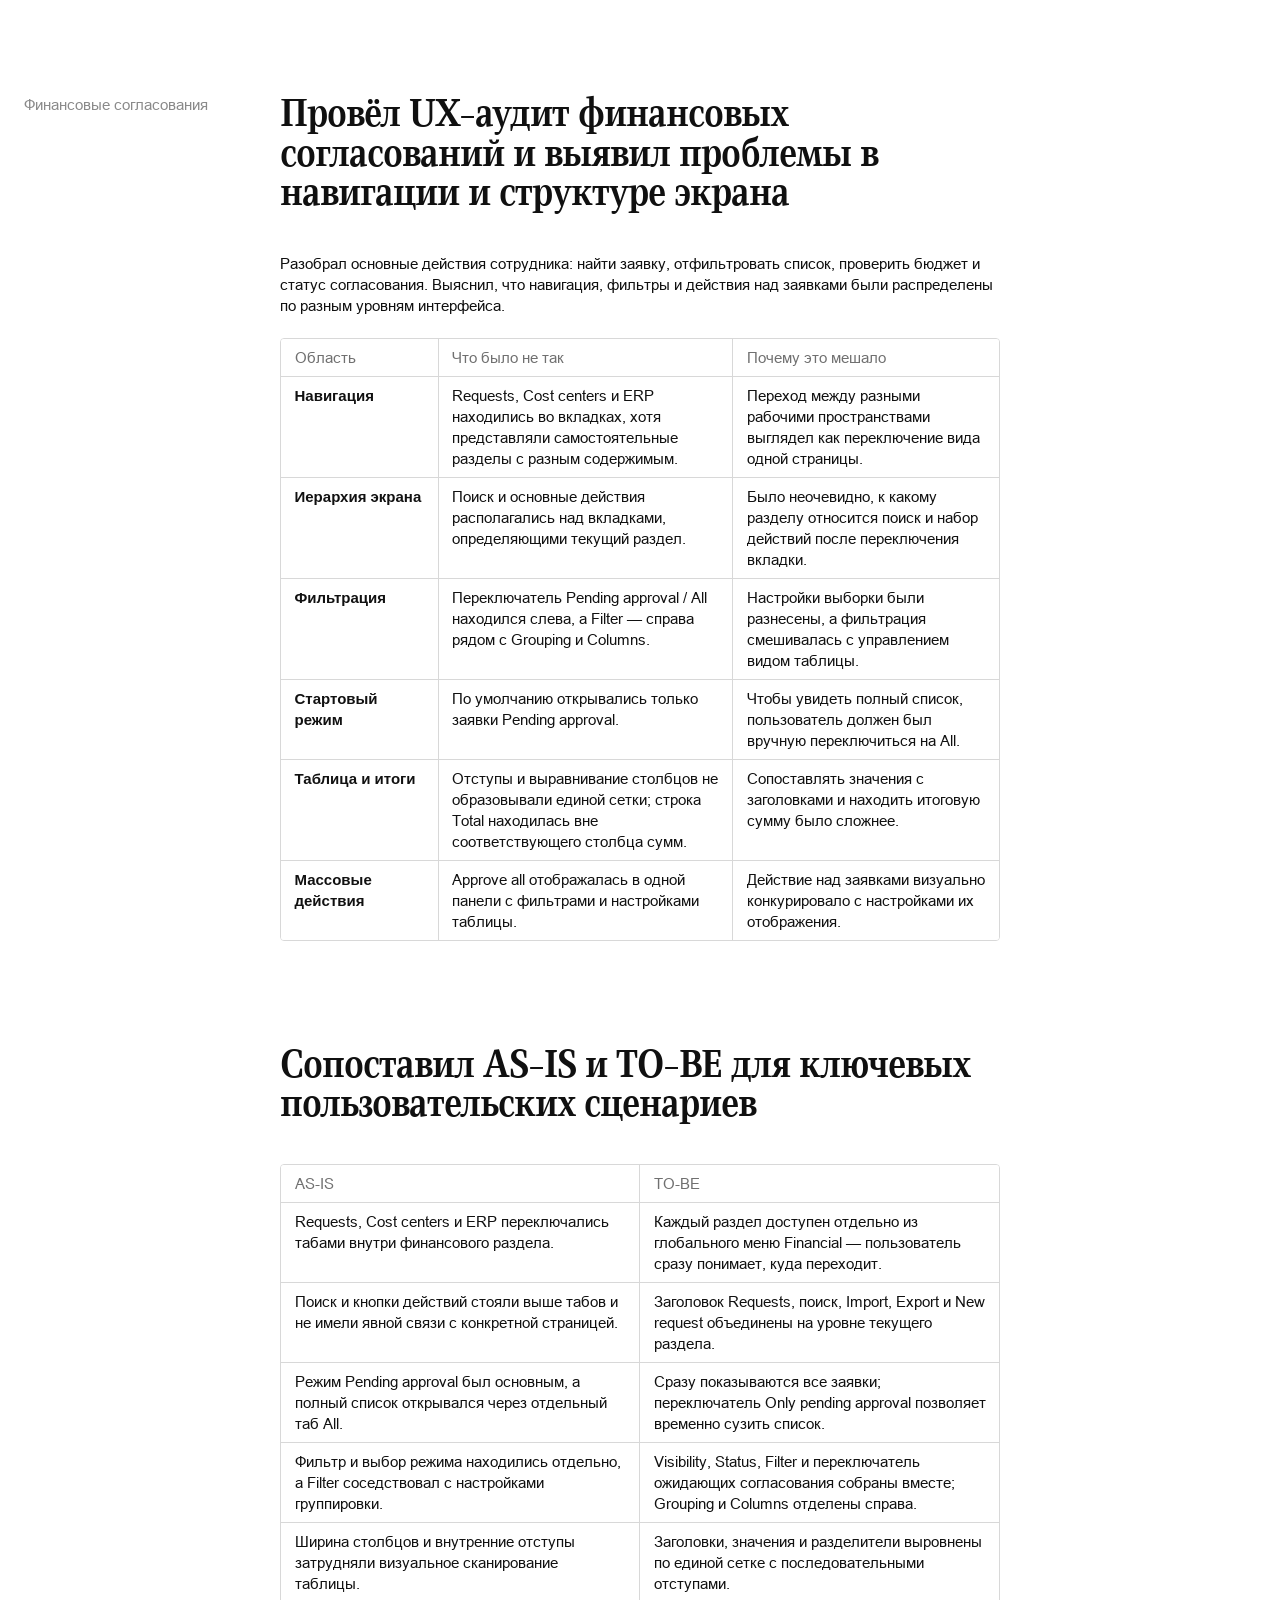
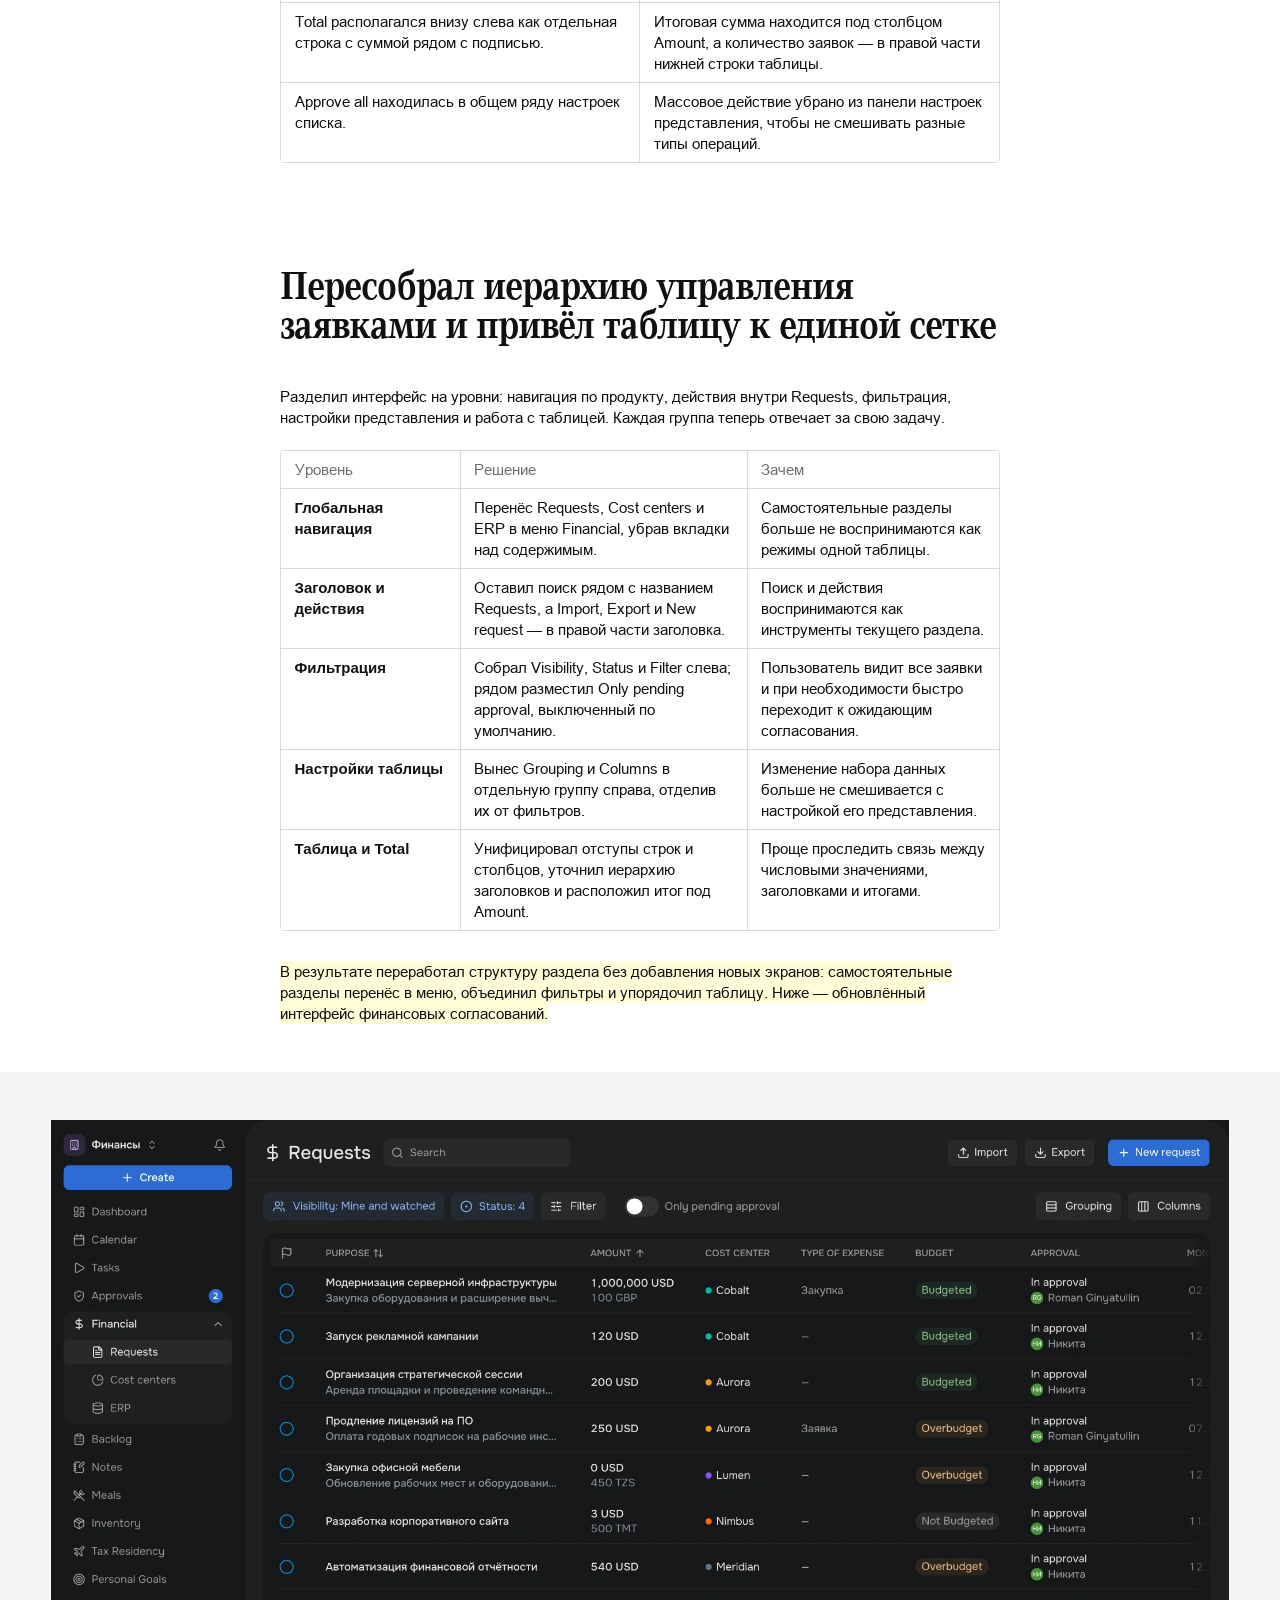
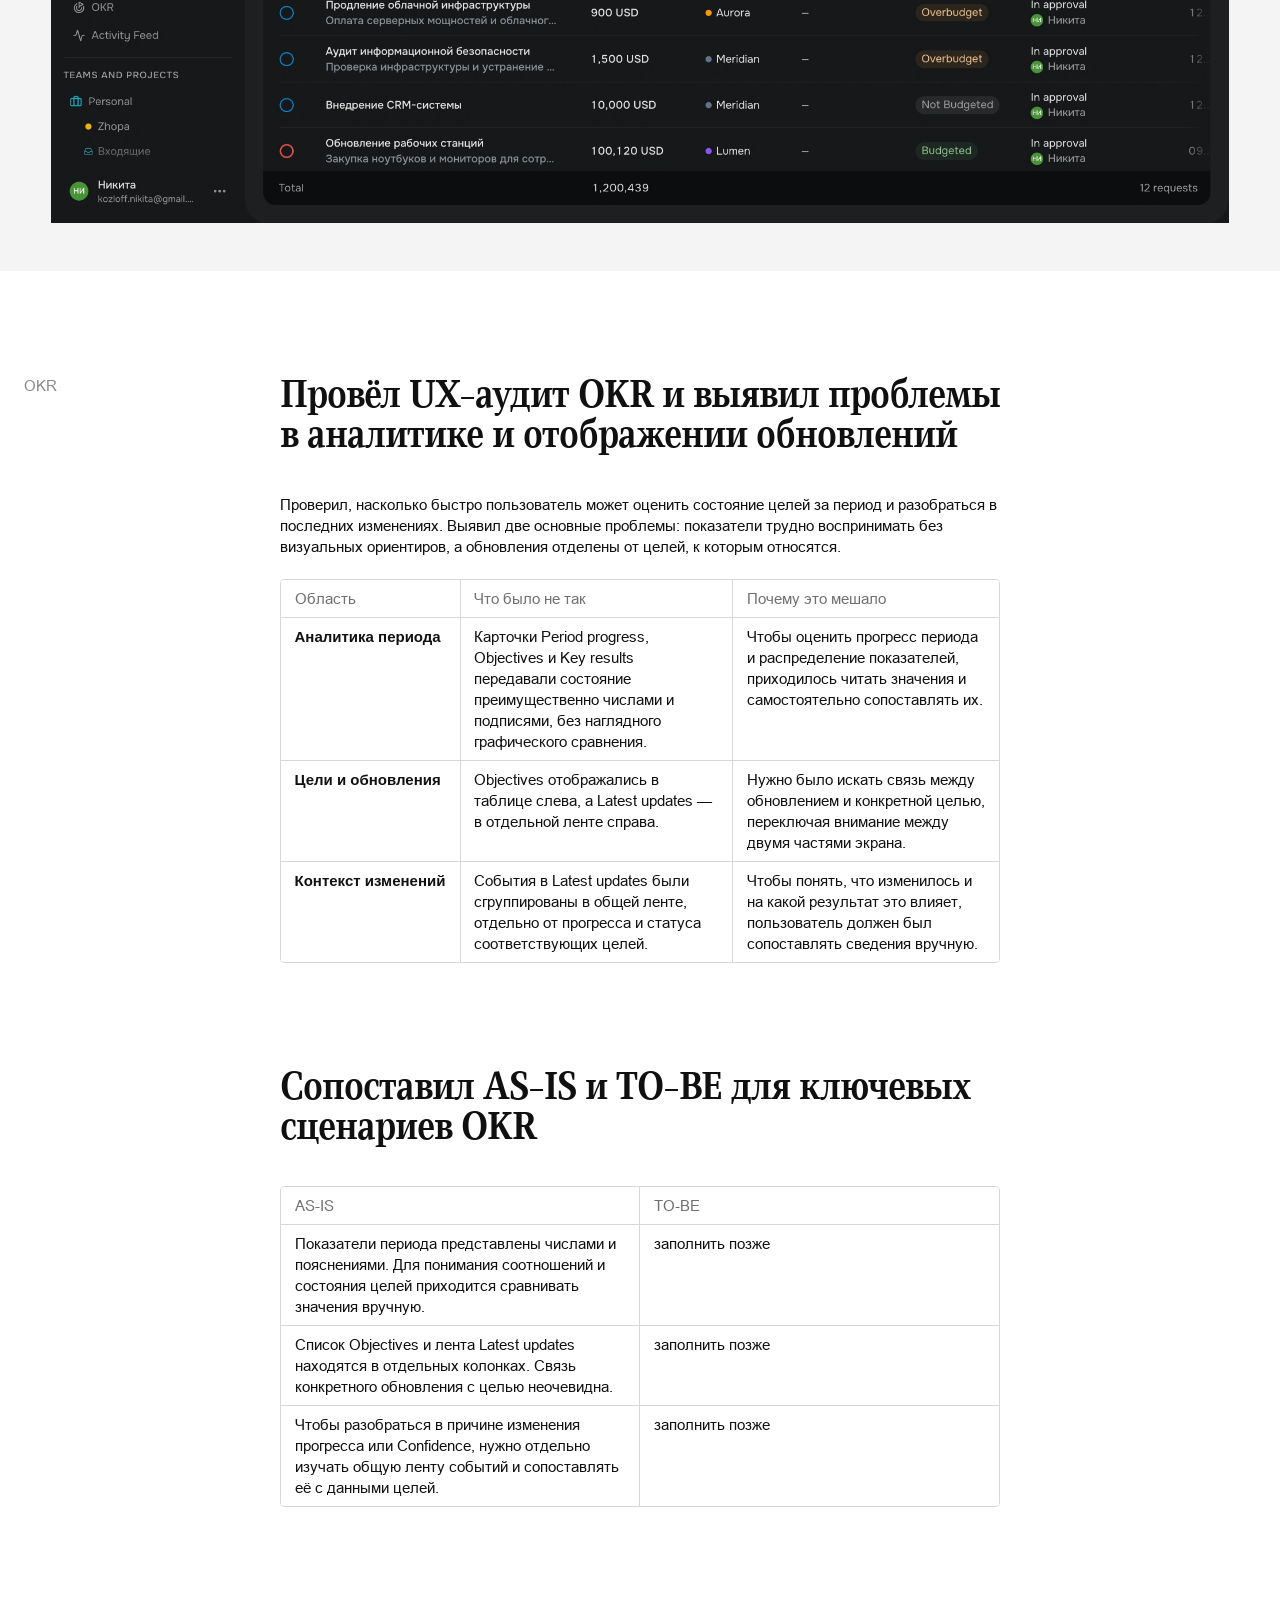
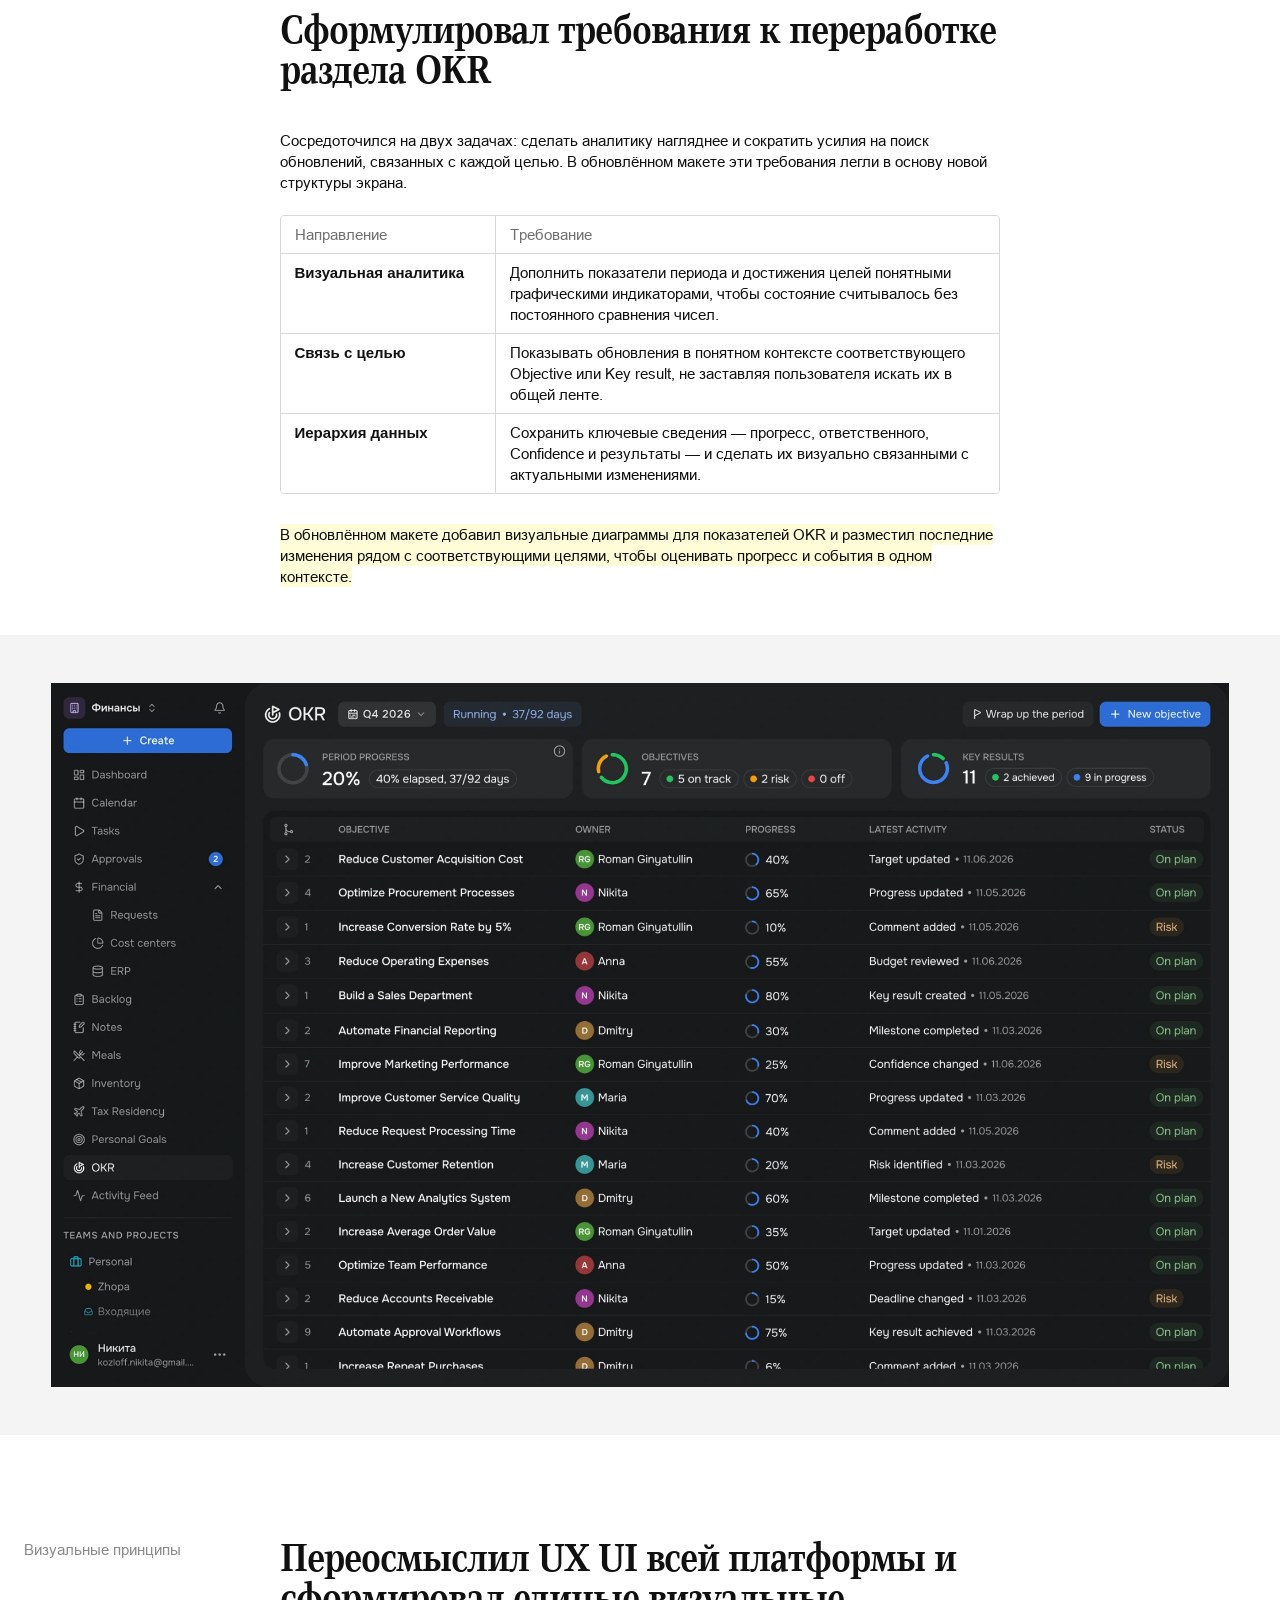
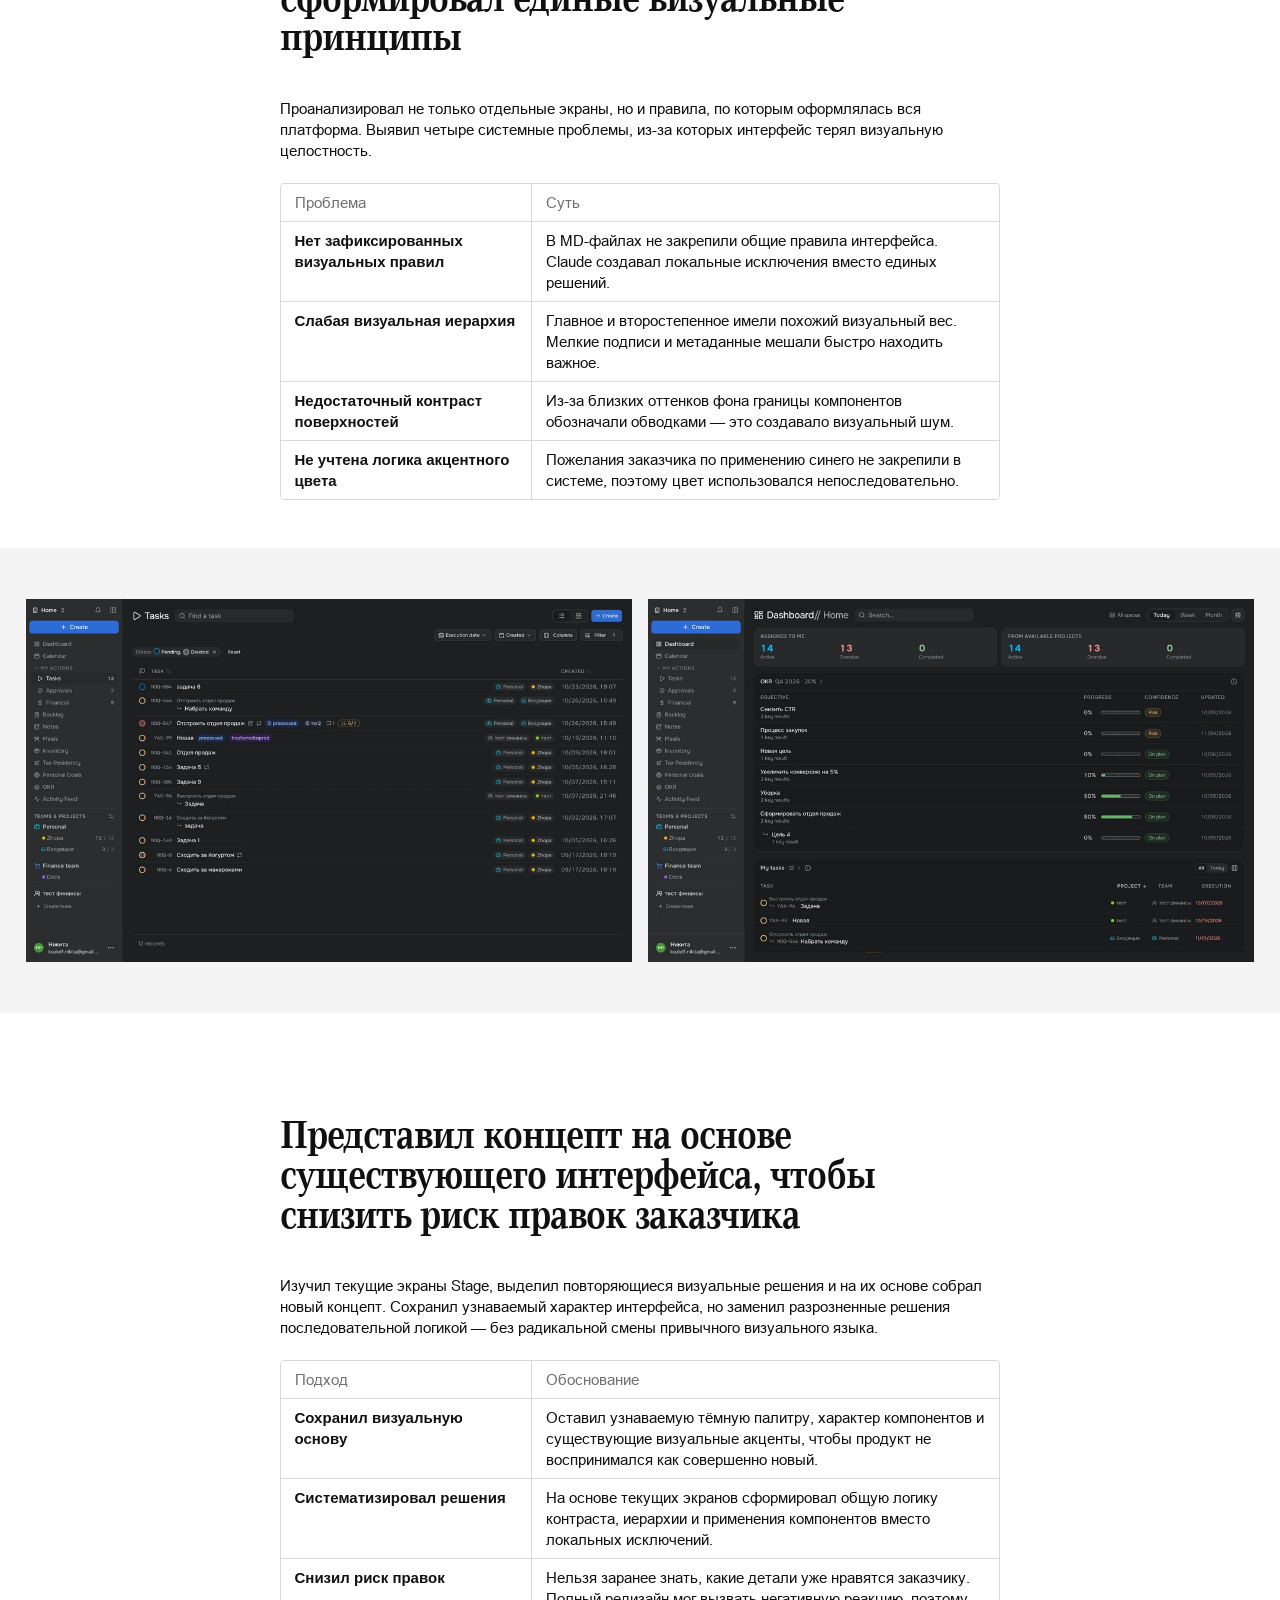
==== commit 9f8575a8: "Shorten the four Discovery prioritization rationales" ====
--- a/core-tracker/index.html
+++ b/core-tracker/index.html
@@ -224,10 +224,10 @@
 <section class="case-section" id="discovery" data-case-section data-nav-anchor="discovery">
 <div class="case-block case-block--section-start"><p class="case-section__label">Discovery</p><h2 class="case-heading">Провёл брифинг с заказчиком и определил приоритеты проектирования</h2>
 <p class="case-lead x5-copy">По итогам брифинга расставил приоритеты: сначала сценарии, связанные с ежедневными задачами и финансами, затем новый модуль для работы с целями и визуальный редизайн платформы.</p>
-<div class="case-outline-table-wrap x5-table-wrap"><table class="case-outline-table x5-table"><thead><tr><th scope="col">Приоритет</th><th scope="col">Раздел</th><th scope="col">Почему</th></tr></thead><tbody><tr><td>1</td><td>Заметки</td><td>Задачи — основа работы в сервисе. К ним часто нужно прикреплять несколько объёмных заметок, поэтому этот сценарий был первоочередным.</td></tr>
-<tr><td>2</td><td>Финансовые согласования</td><td>Согласования напрямую связаны с расходами и деньгами. Важно было как можно раньше сделать этот процесс понятным и удобным.</td></tr>
-<tr><td>3</td><td>Цели и результаты</td><td>Новый модуль для постановки целей и отслеживания их достижения. Менее срочный, чем ежедневная работа с задачами и финансами.</td></tr>
-<tr><td>4</td><td>Визуальный редизайн</td><td>Пользователи уже привыкли к интерфейсу, несмотря на его недостатки. Обновление оформления могло подождать, пока не решены более важные рабочие задачи.</td></tr></tbody></table></div></div>
+<div class="case-outline-table-wrap x5-table-wrap"><table class="case-outline-table x5-table"><thead><tr><th scope="col">Приоритет</th><th scope="col">Раздел</th><th scope="col">Почему</th></tr></thead><tbody><tr><td>1</td><td>Заметки</td><td>Задачи — основа работы в сервисе. К ним часто нужно прикреплять несколько объёмных заметок.</td></tr>
+<tr><td>2</td><td>Финансовые согласования</td><td>Согласования напрямую связаны с расходами и деньгами.</td></tr>
+<tr><td>3</td><td>Цели и результаты</td><td>Новый модуль, который не влиял на ключевые рабочие функции платформы.</td></tr>
+<tr><td>4</td><td>Визуальный редизайн</td><td>Пользователи уже привыкли к интерфейсу, несмотря на его недостатки.</td></tr></tbody></table></div></div>
 <div class="case-block"><h2 class="case-heading">Выстроил процесс проектирования без Figma — от AI-прототипов до реализации</h2>
 <p class="case-lead x5-copy">На момент моего подключения платформа уже имела работающую функциональность и архитектуру. Над продуктом работали разработчики и продуктовый менеджер, но в команде не было дизайнера и готовых макетов в Figma. Поэтому весь процесс проектирования организовал через браузер и AI-инструменты.</p>
 <div class="case-outline-table-wrap x5-table-wrap"><table class="case-outline-table x5-table"><thead><tr><th scope="col">Этап</th><th scope="col">Как организовал работу</th></tr></thead><tbody><tr><td><strong>Требования</strong></td><td>Формулировал функциональные требования и UX/UI-правила для новых и существующих разделов платформы.</td></tr>
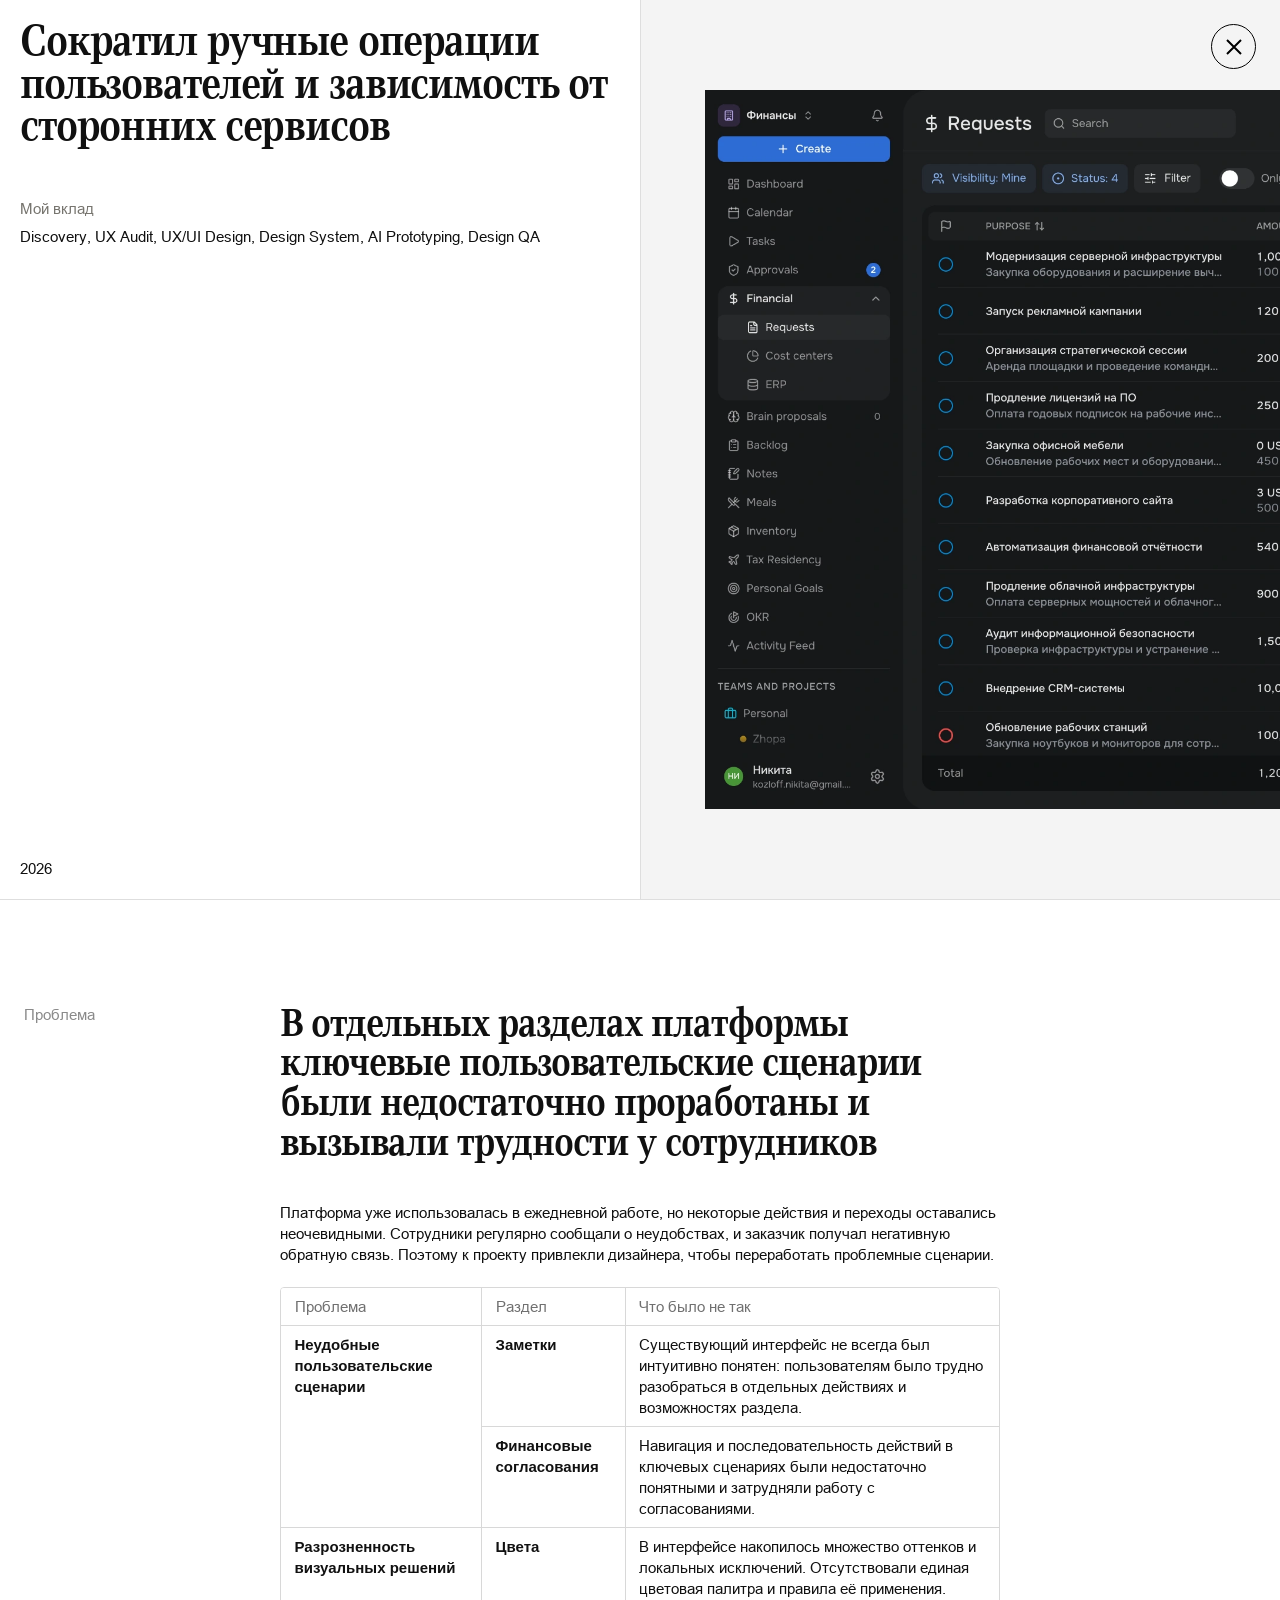
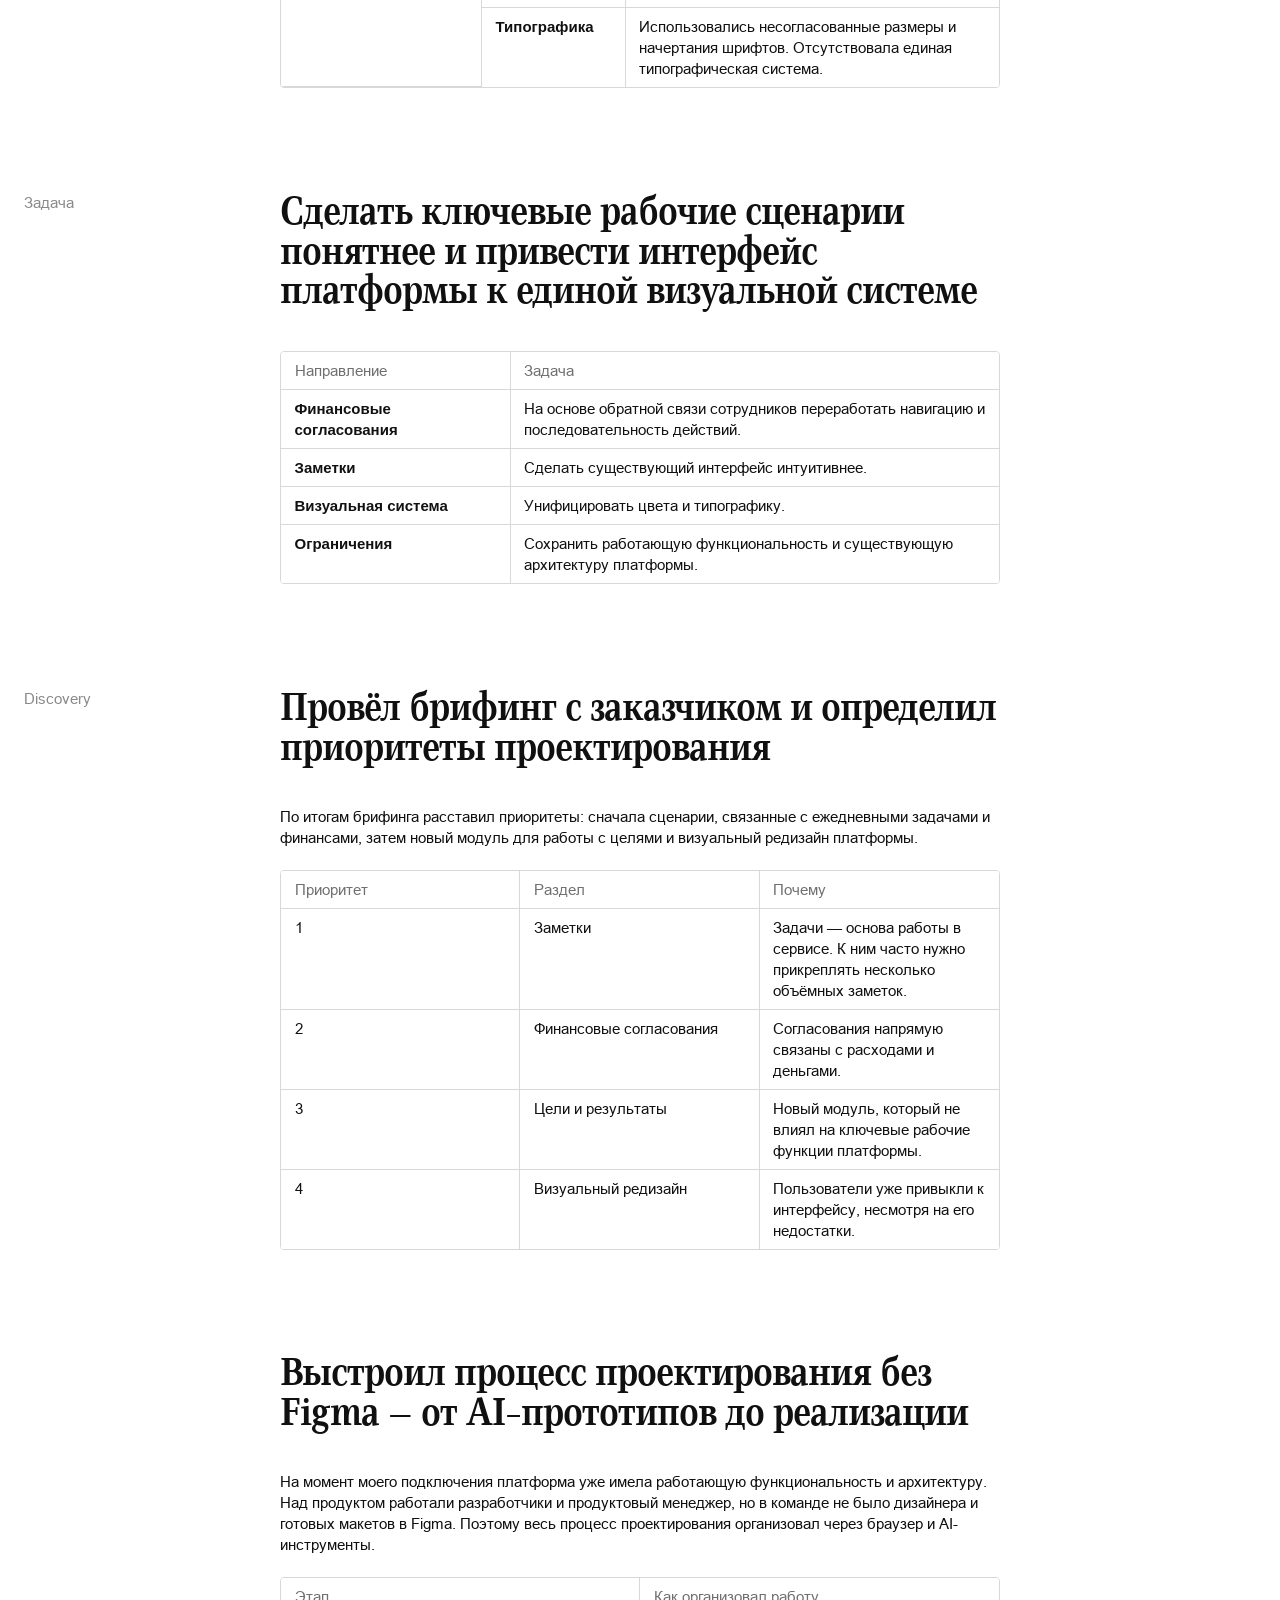
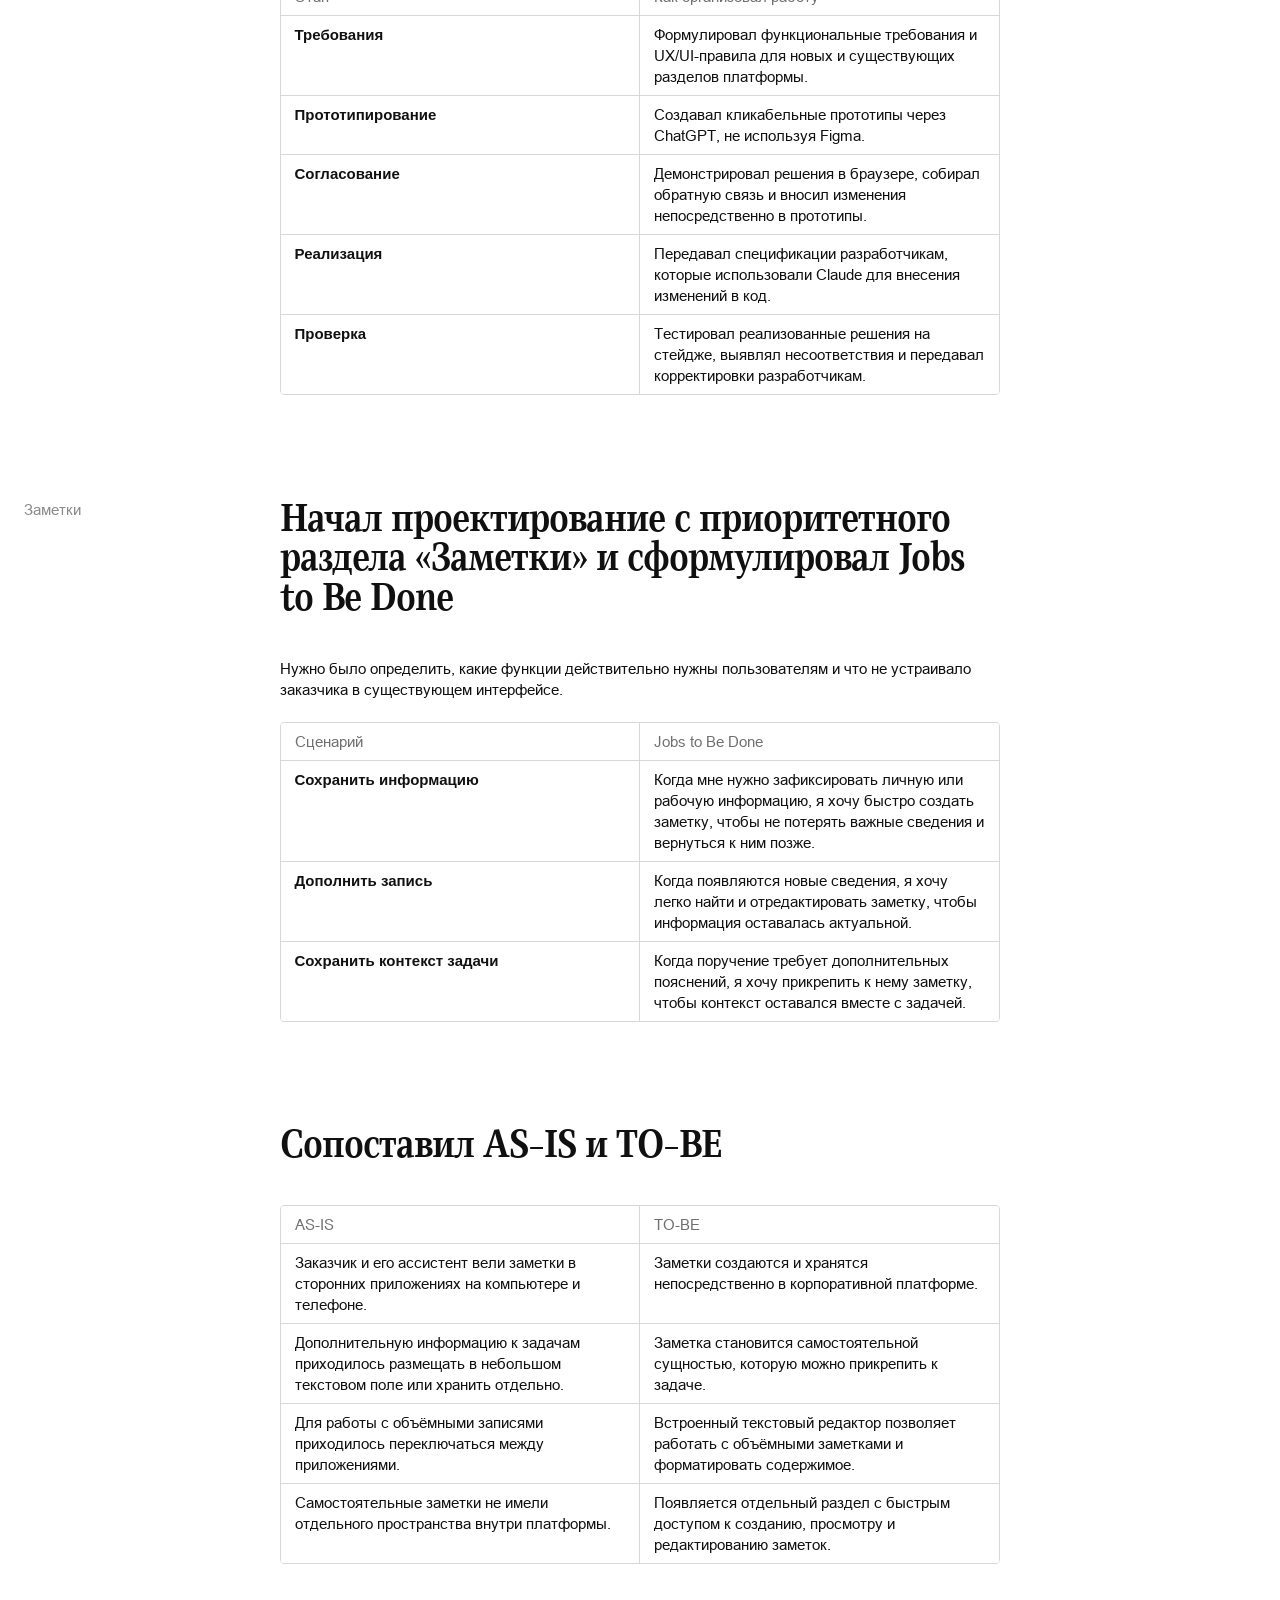
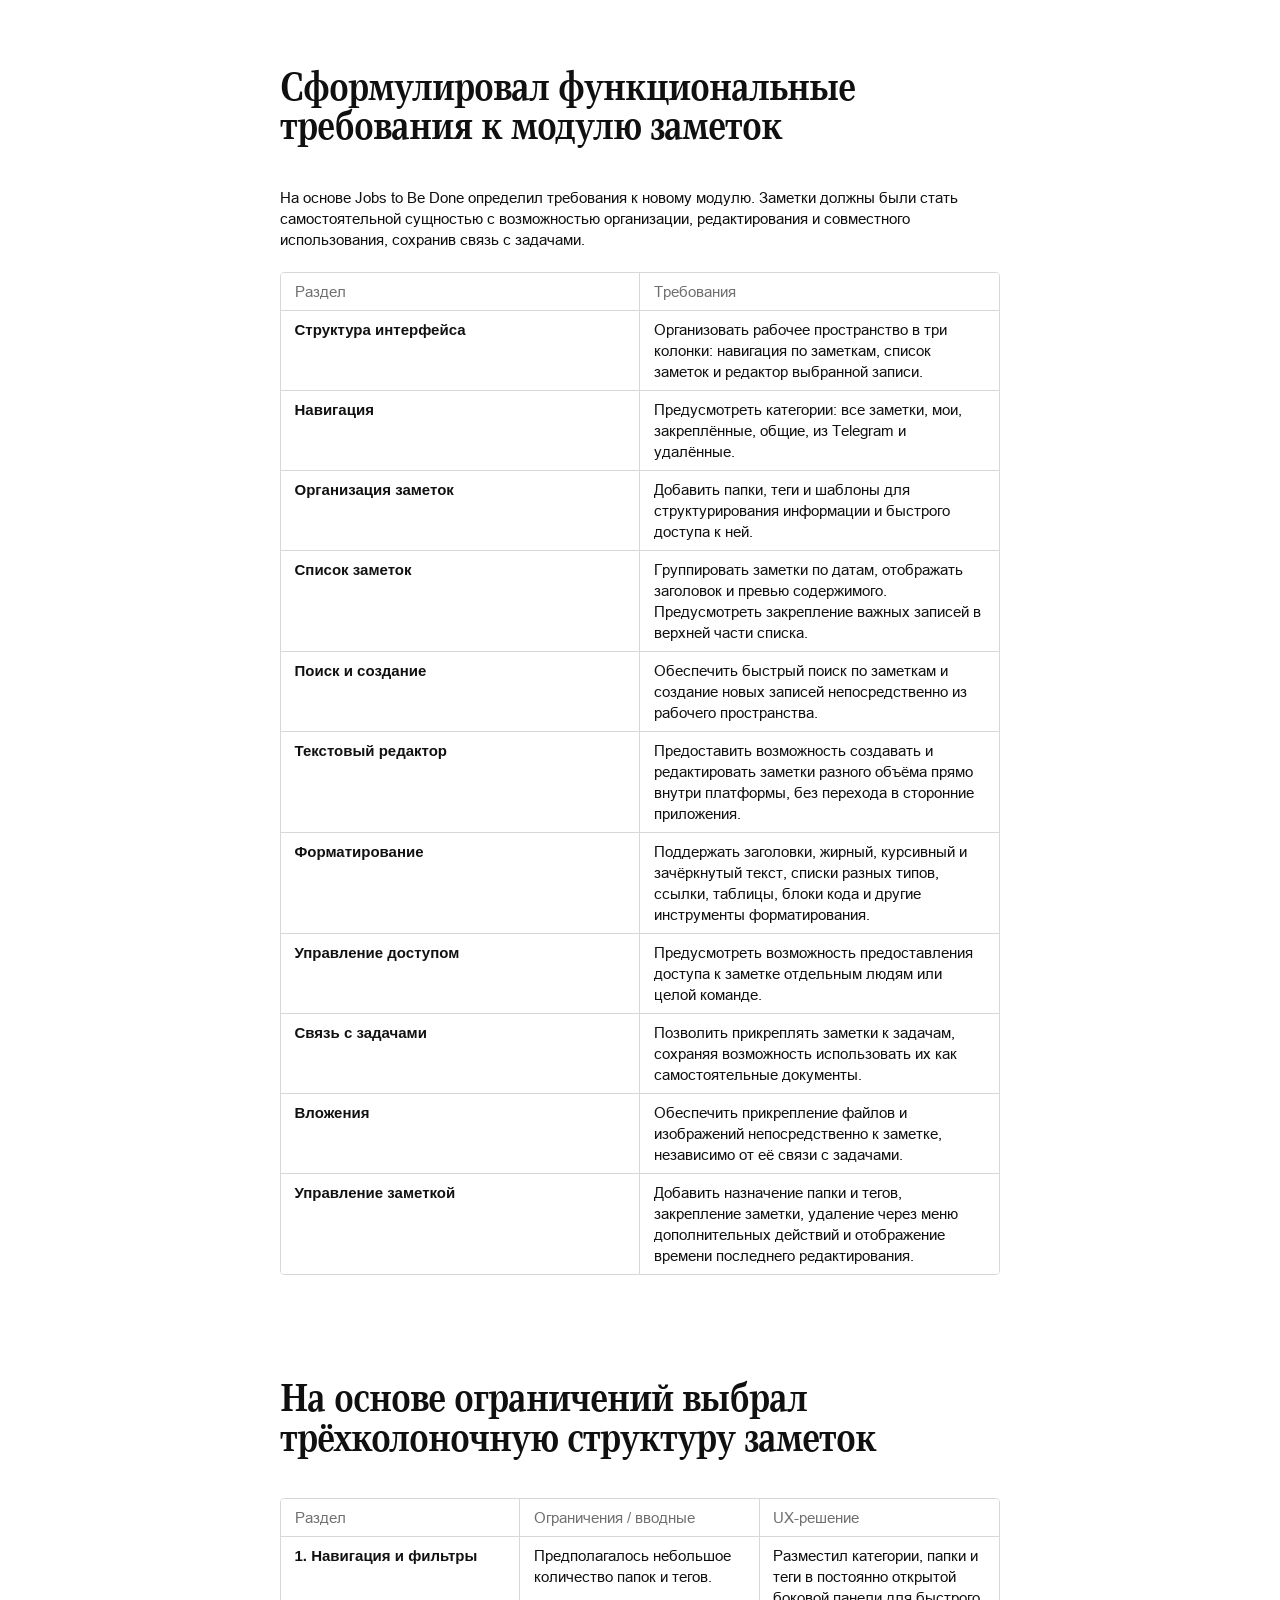
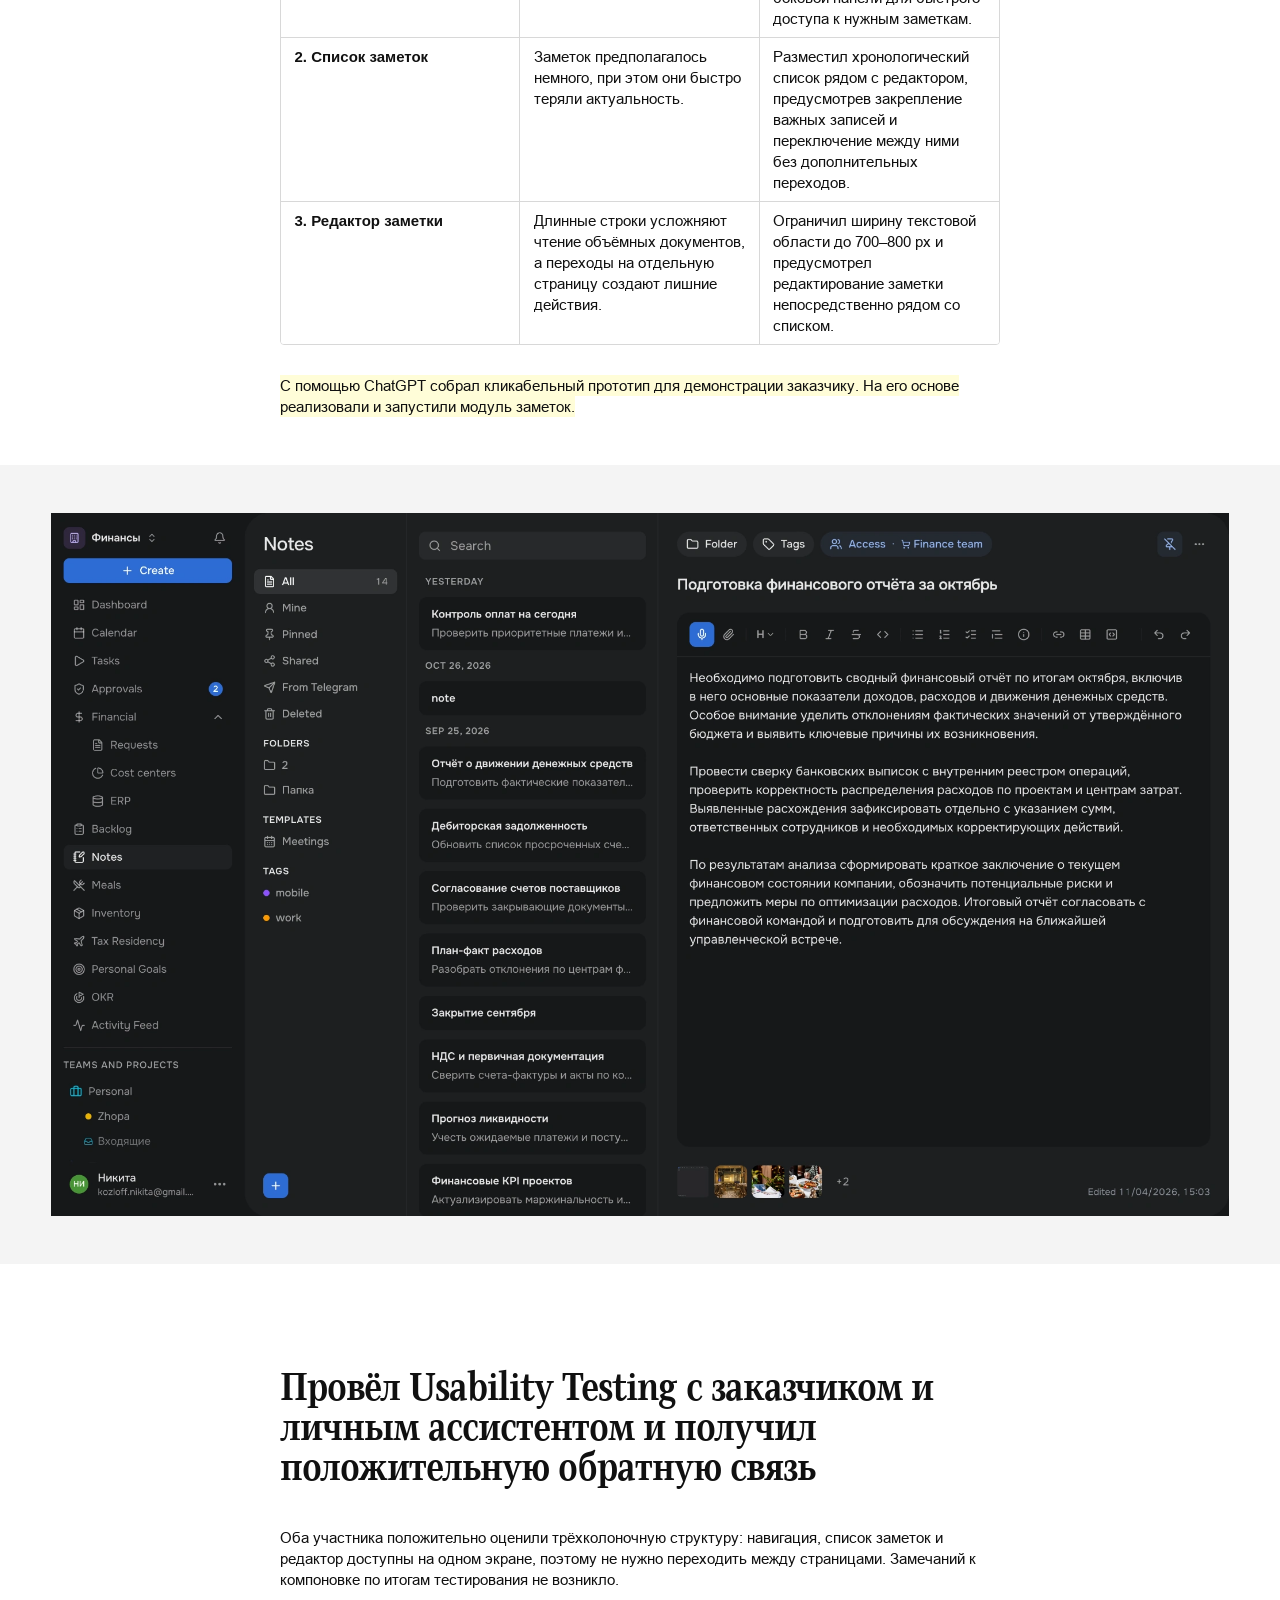
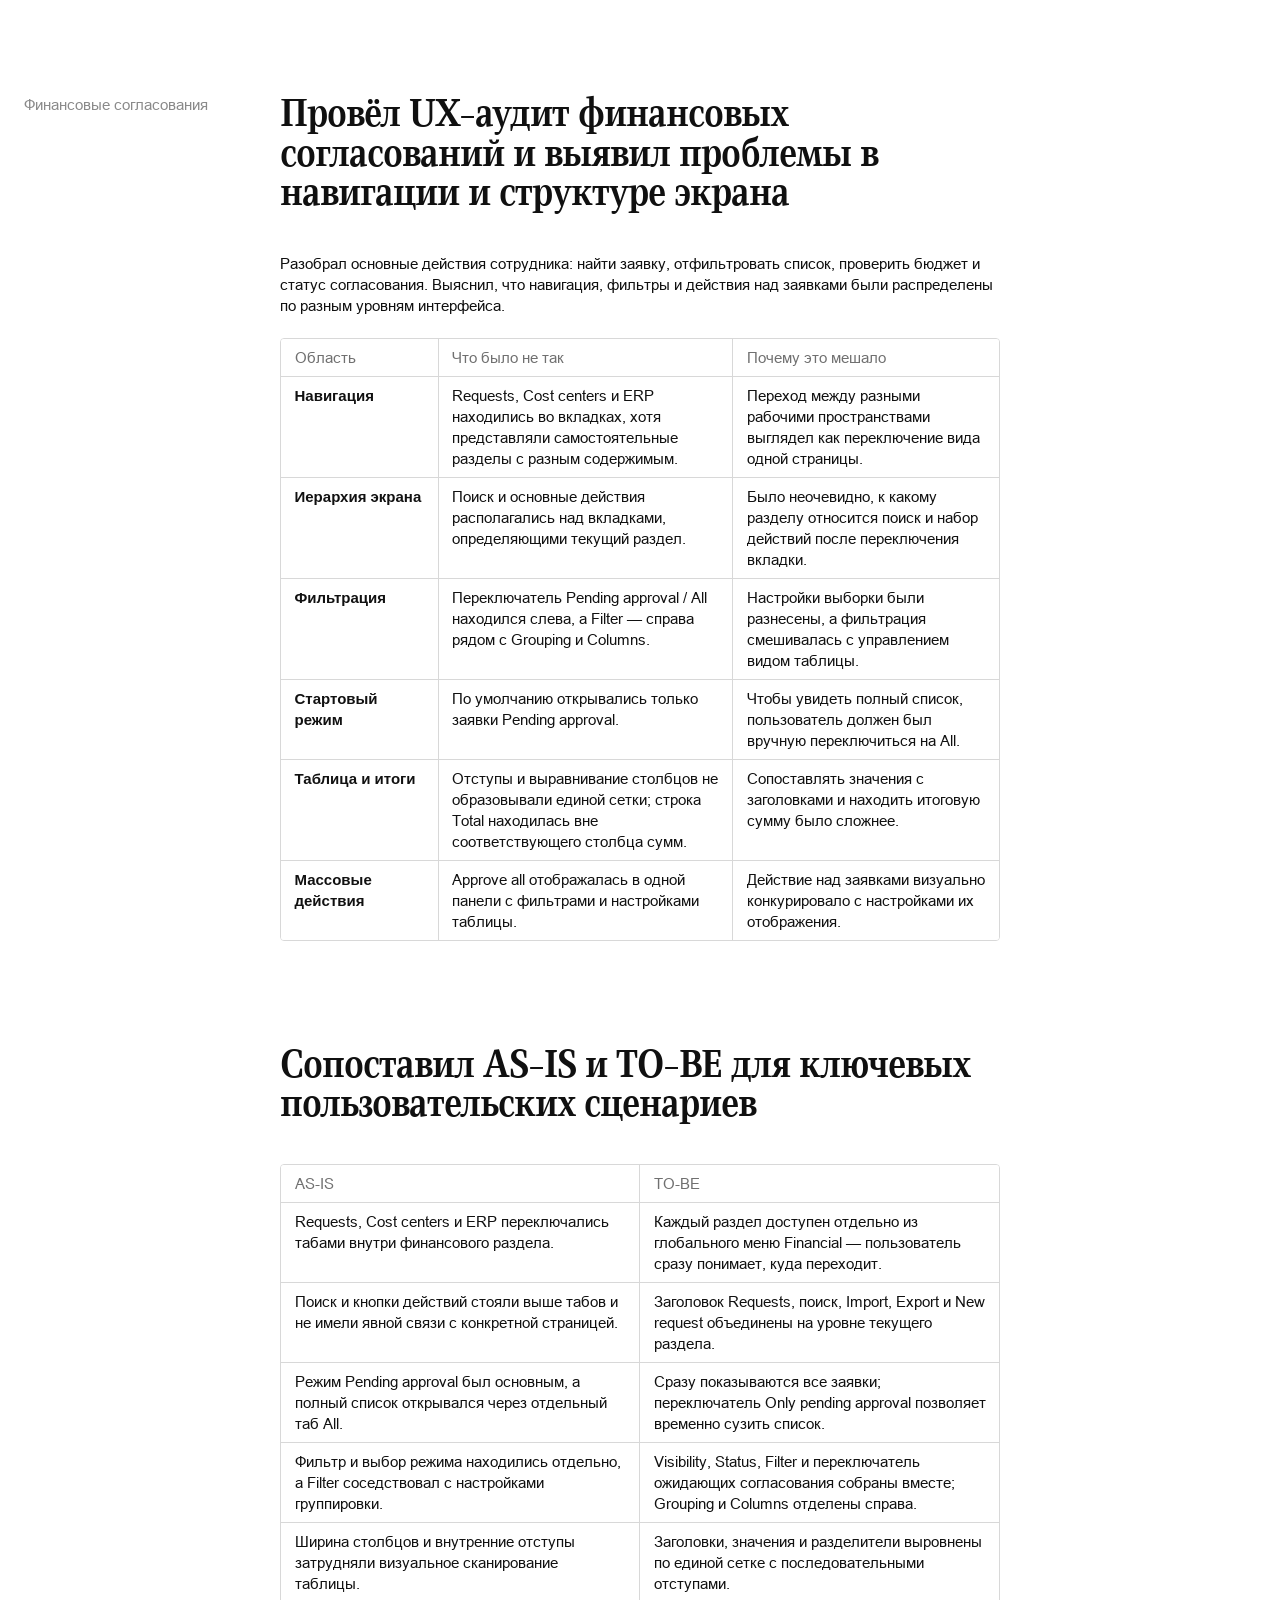
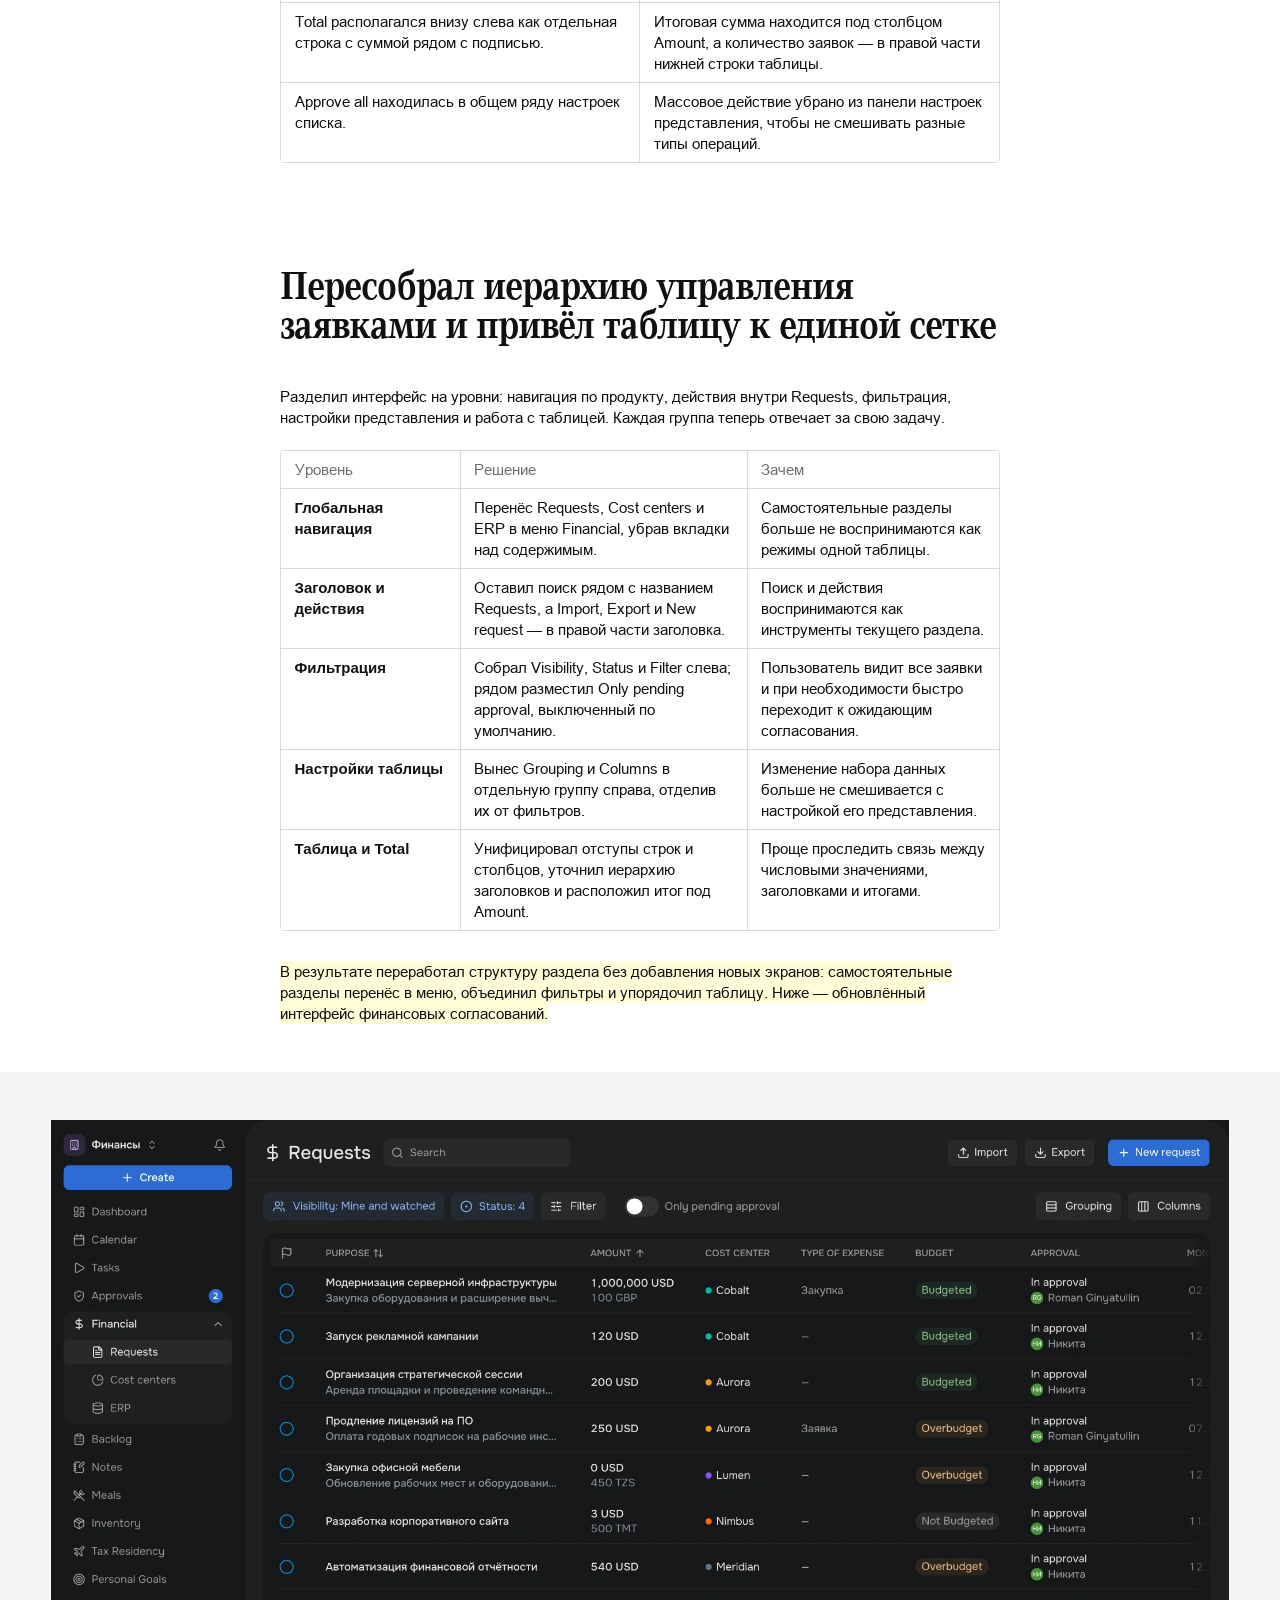
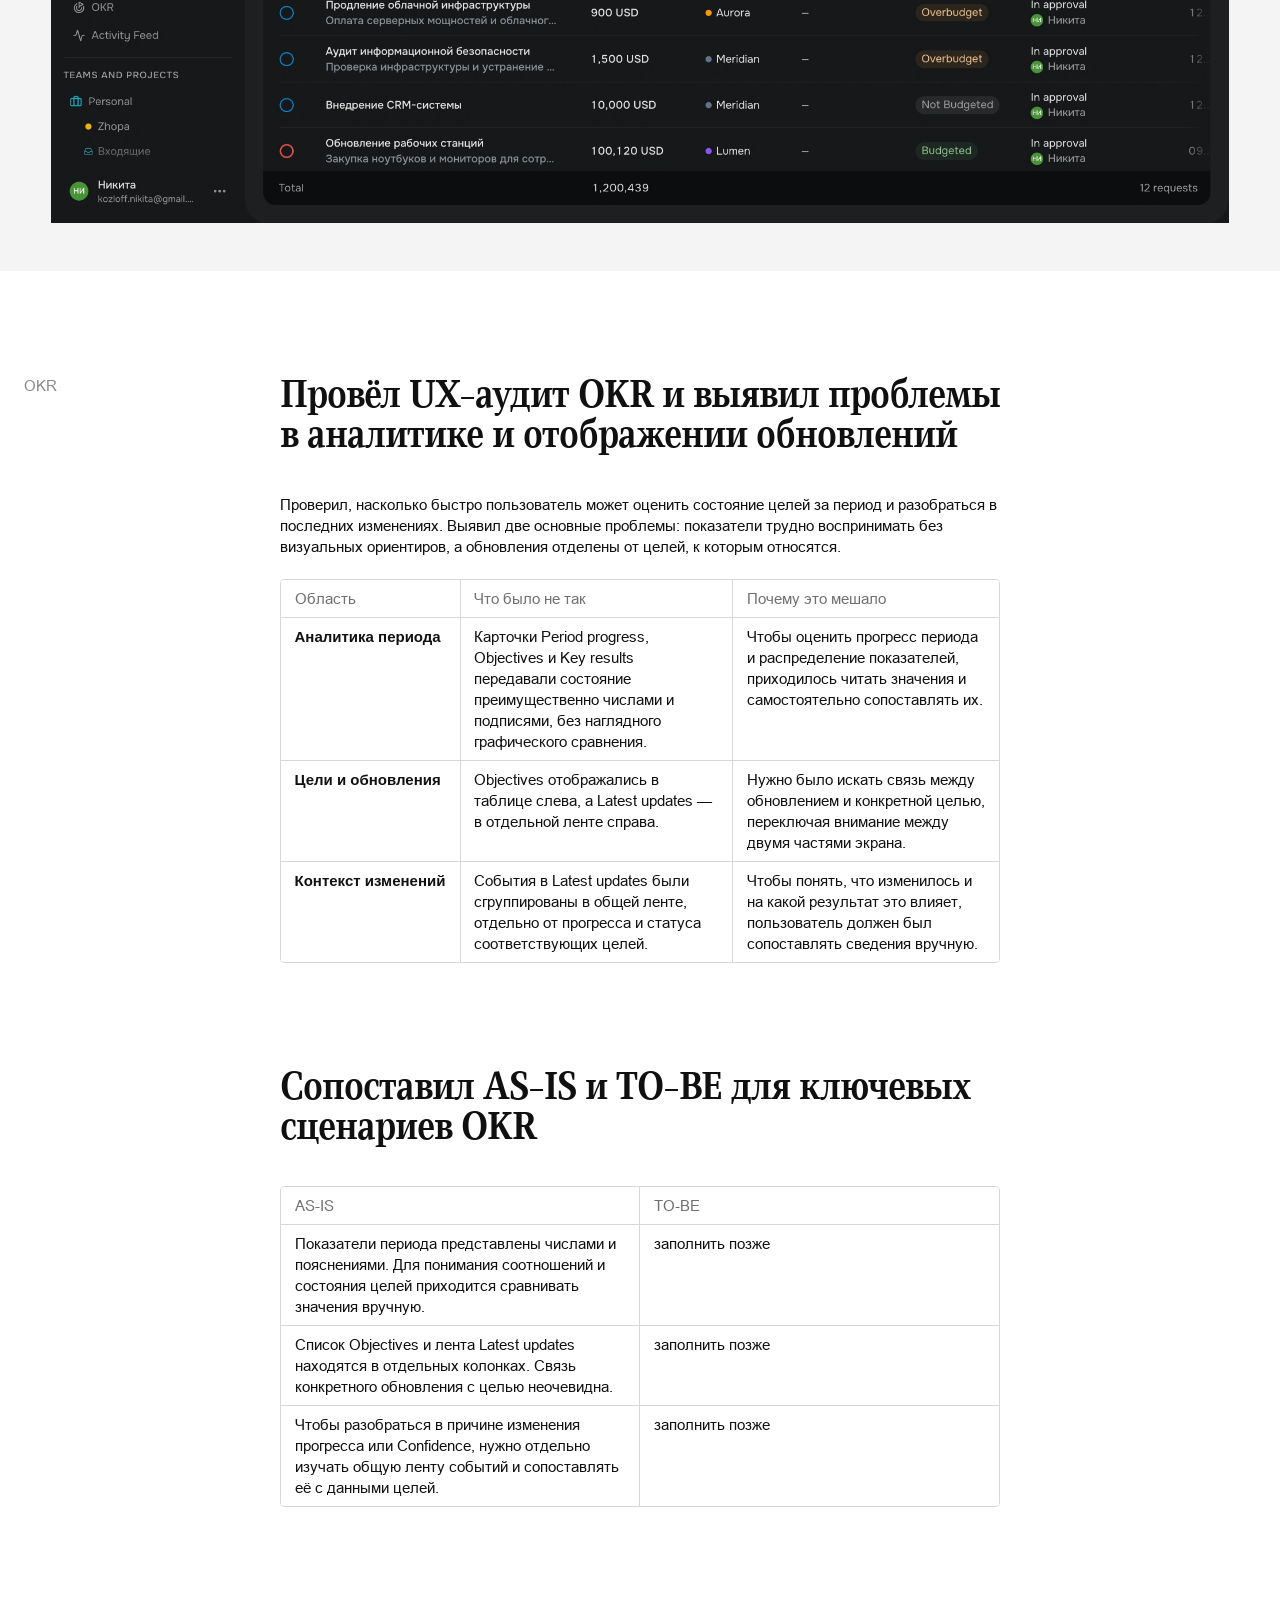
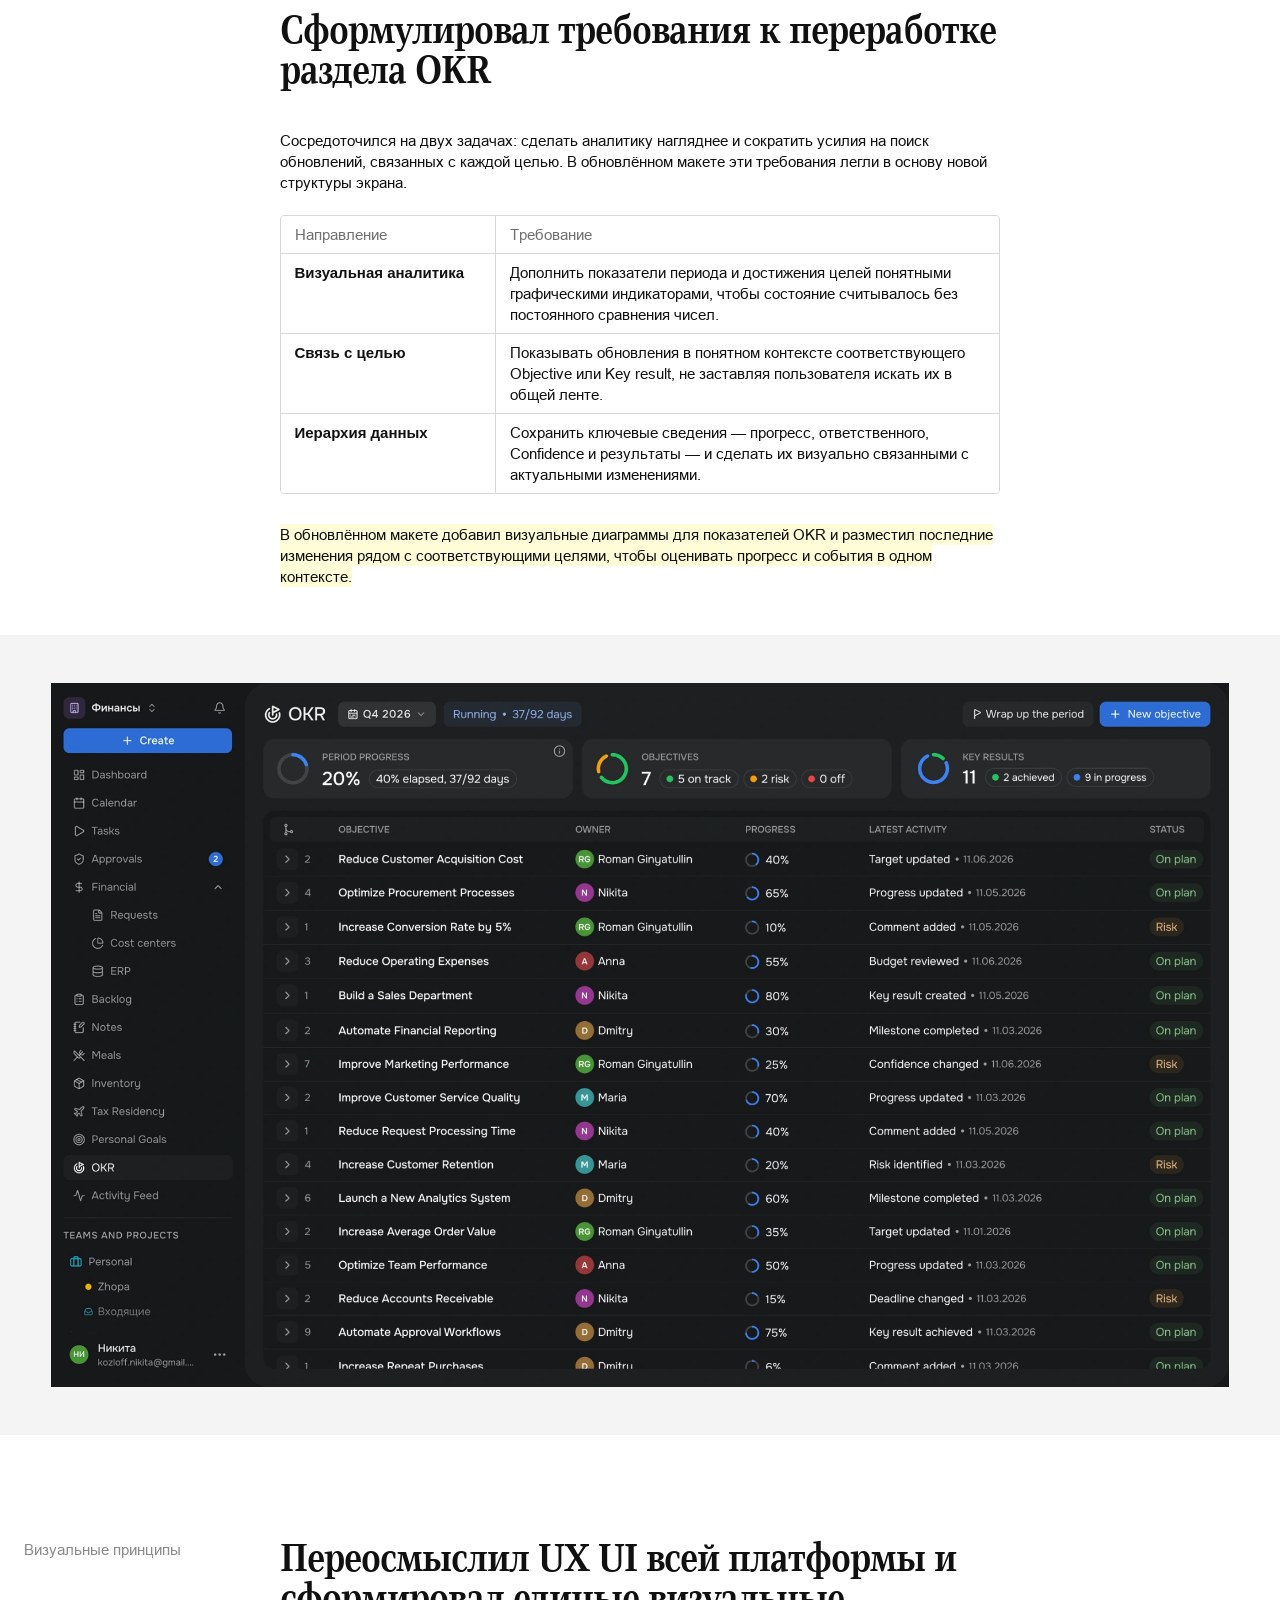
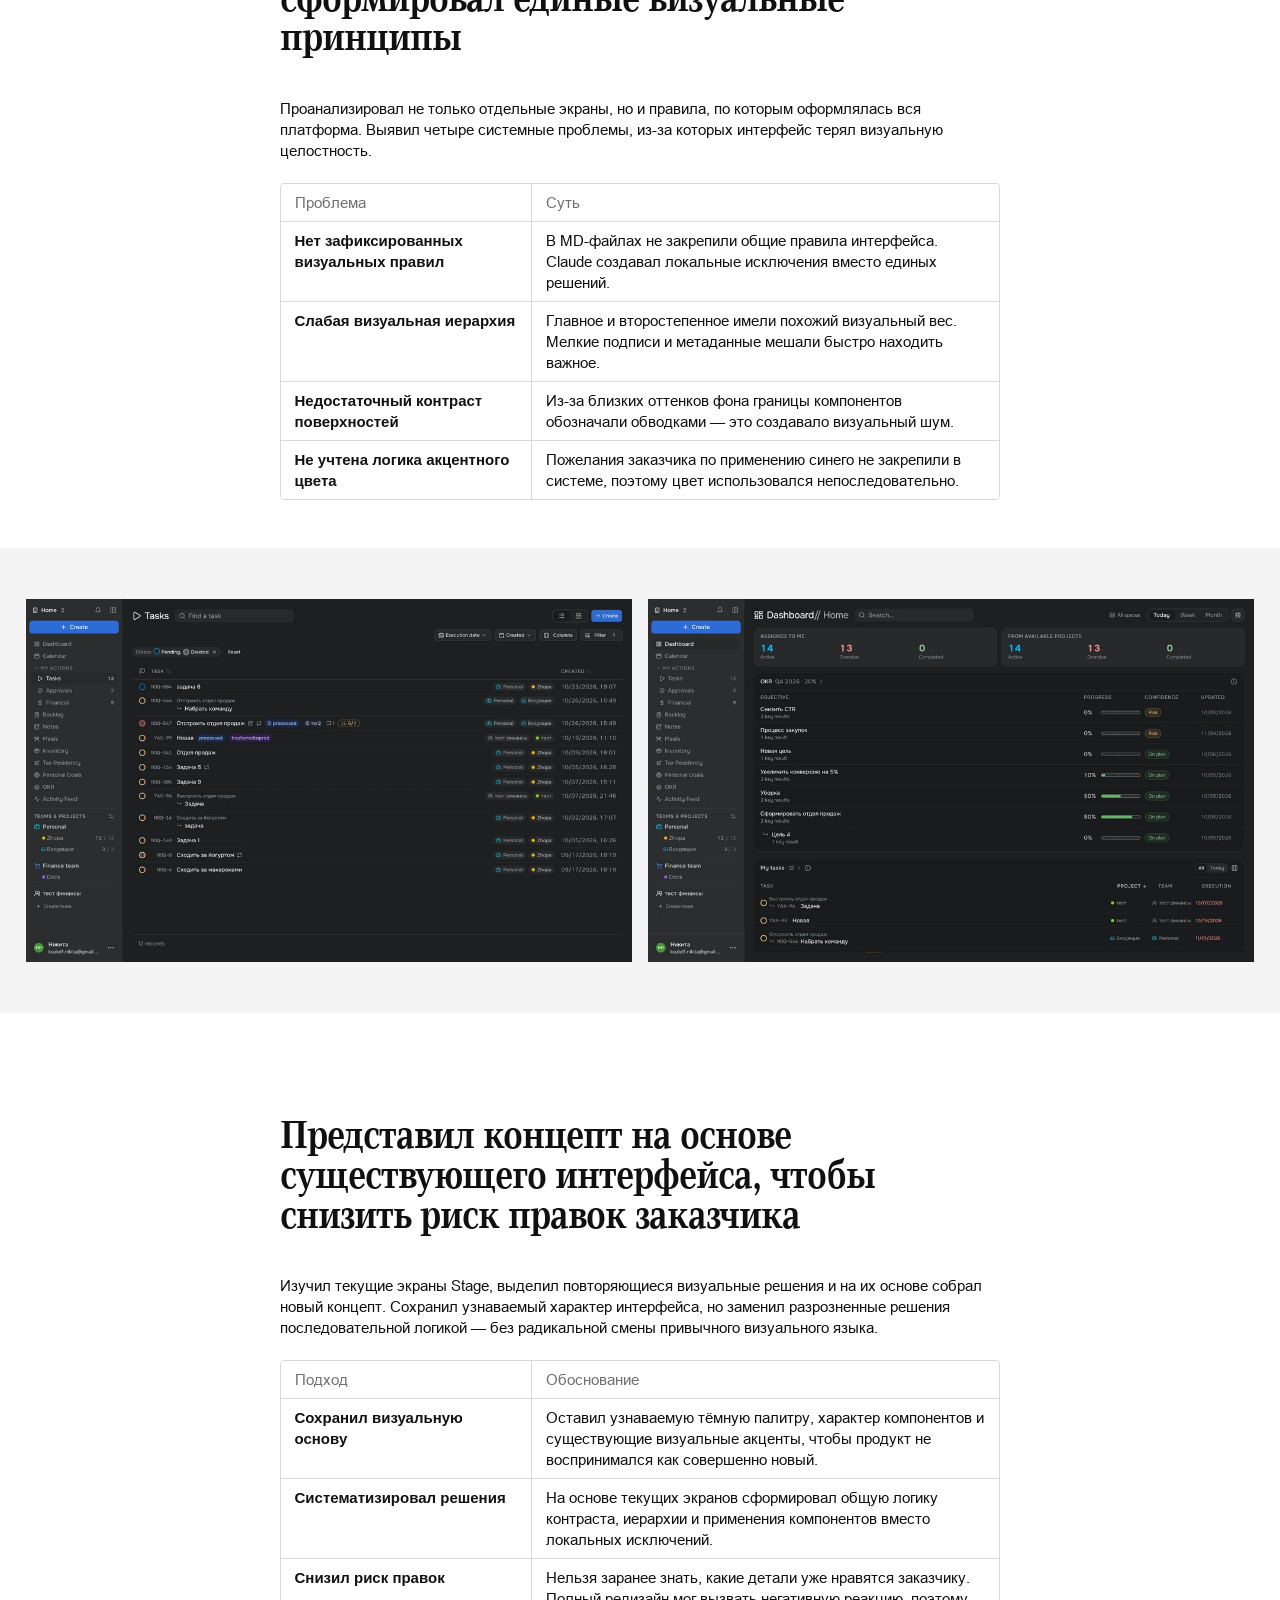
==== commit 3ce896a3: "Sync core-tracker case hero title with homepage" ====
--- a/core-tracker/index.html
+++ b/core-tracker/index.html
@@ -162,7 +162,7 @@
 <body class="core-page core-page--condensed typography-only x5-page">
   <main class="core-intro" id="cover">
     <section class="core-intro__copy" aria-labelledby="tracker-title">
-      <h1 class="core-intro__title" id="tracker-title">Переосмыслил UX UI консьерж-сервиса и упростил ключевые рабочие сценарии, используя AI вместо Figma</h1>
+      <h1 class="core-intro__title" id="tracker-title">Сократил ручные операции пользователей и зависимость от сторонних сервисов</h1>
       <div class="core-intro__details">
         <section class="core-intro__group">
           <p class="core-intro__label">Мой вклад</p>
